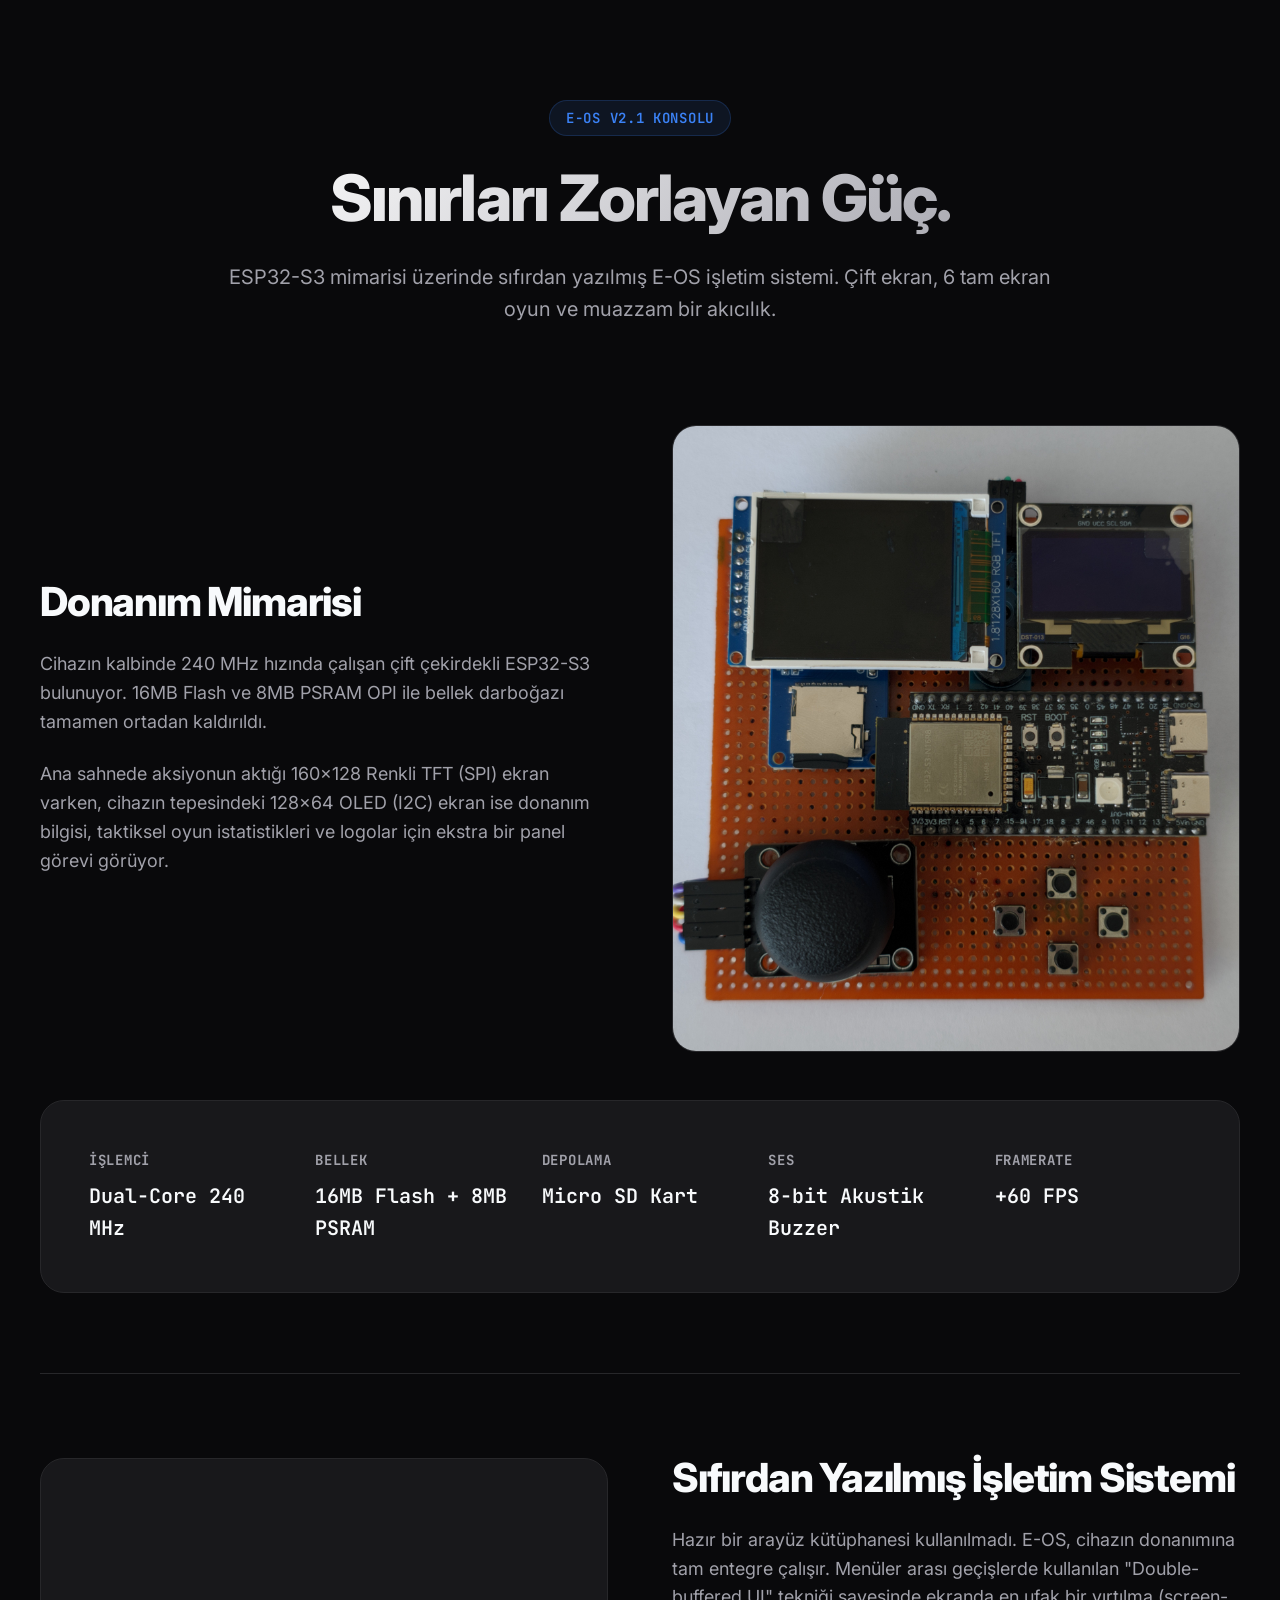
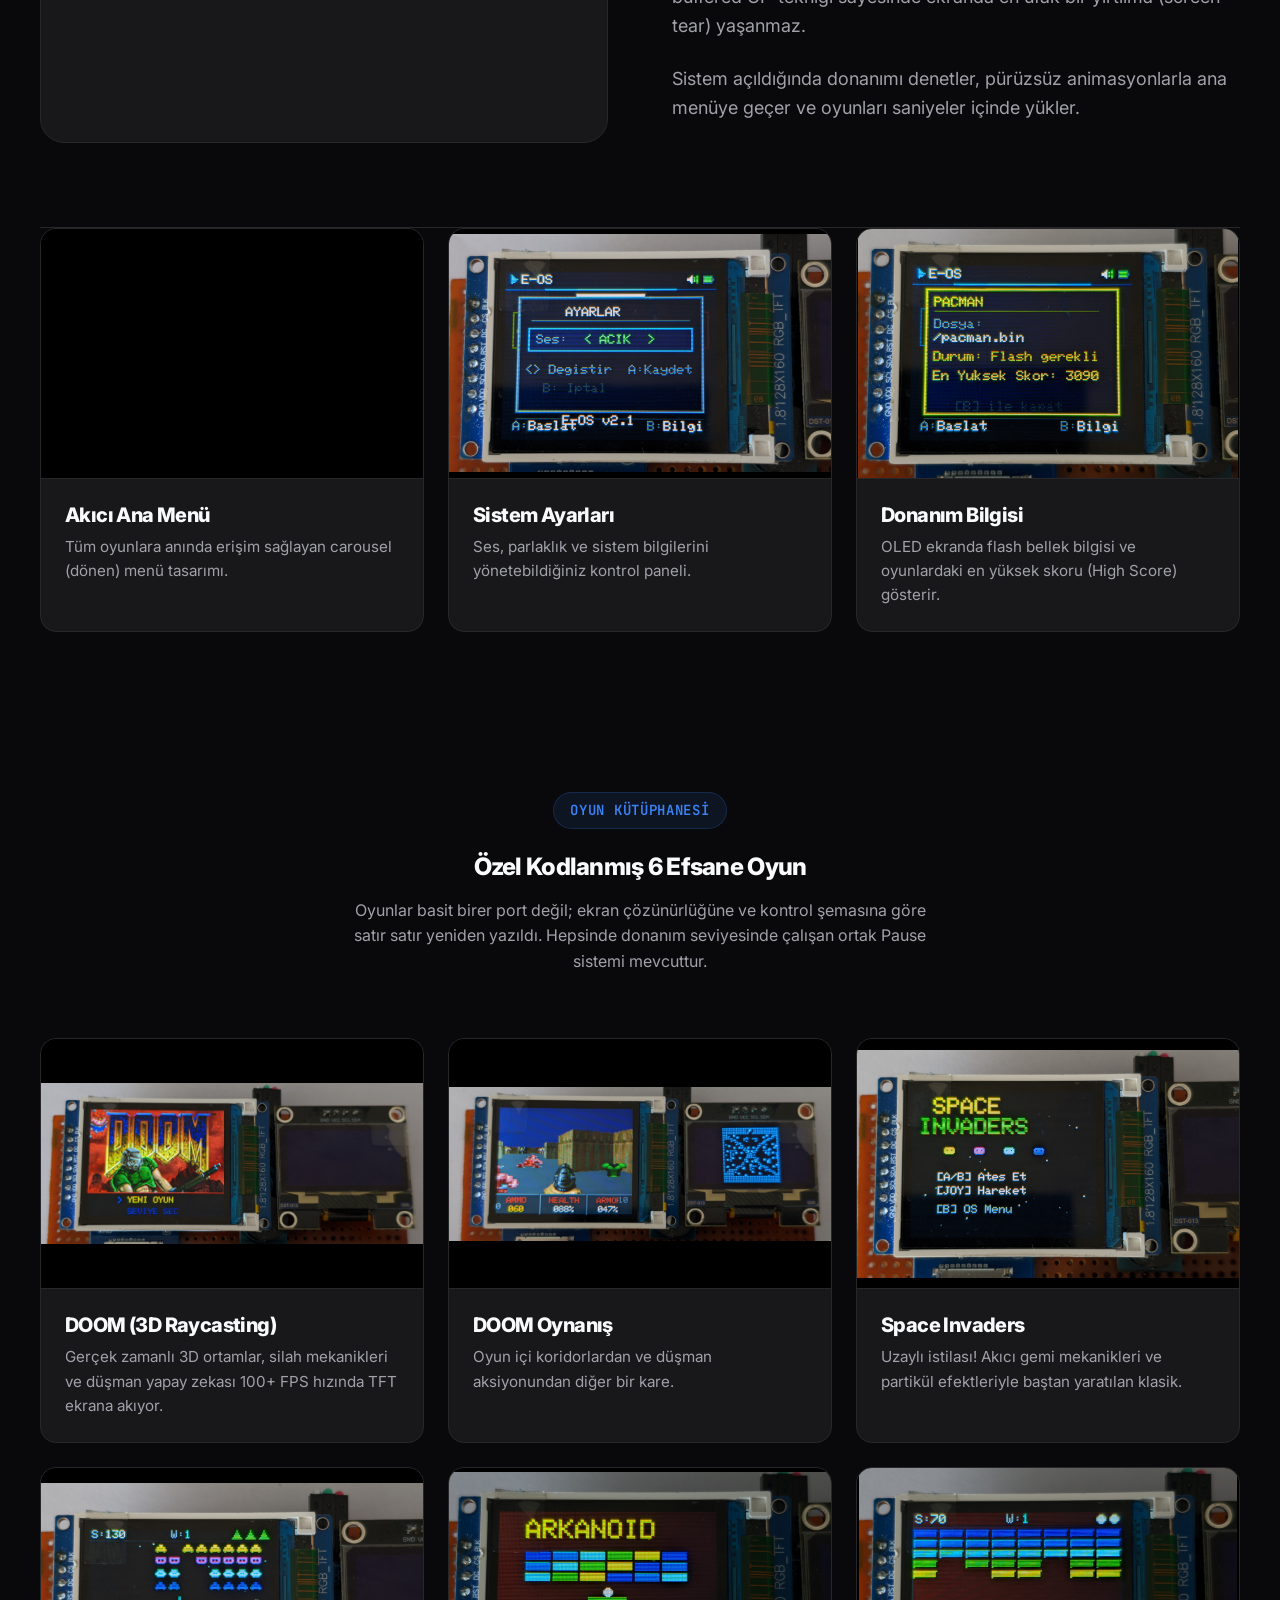
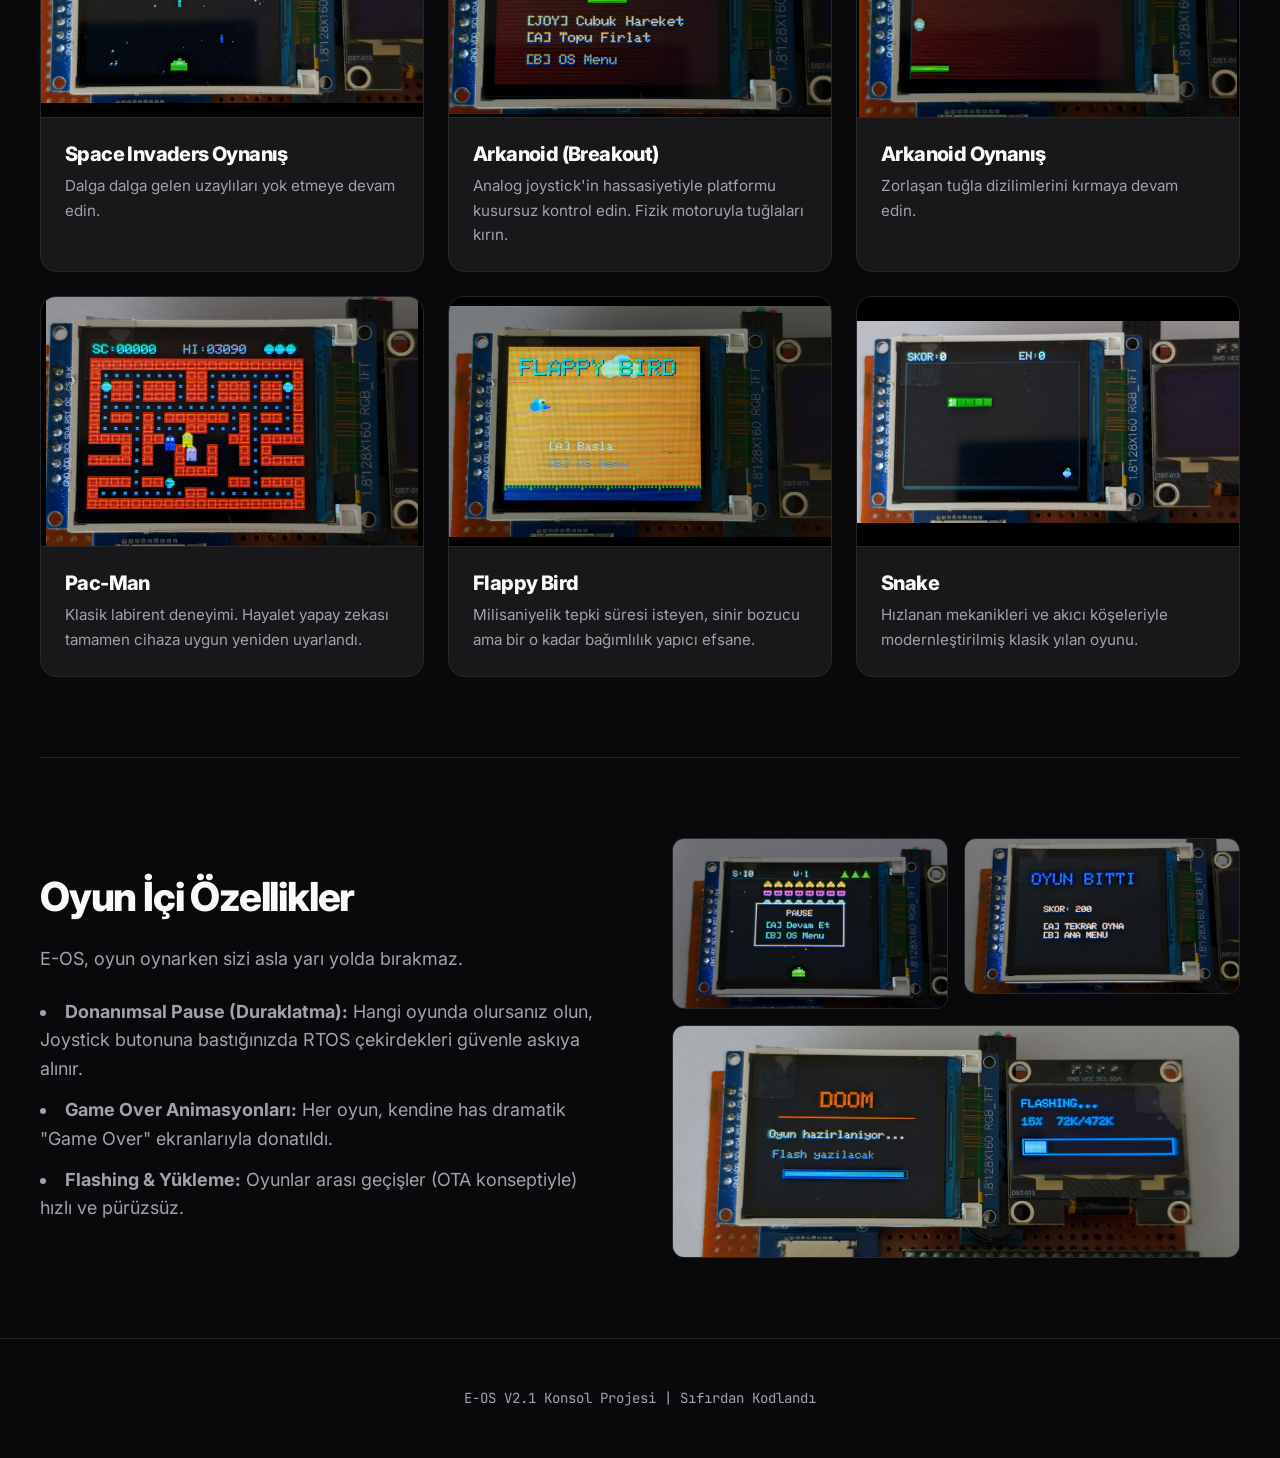
==== docs/index.html @ 2793f864 "Add files via upload" ====
<!DOCTYPE html>
<html lang="tr">
<head>
    <meta charset="UTF-8">
    <meta name="viewport" content="width=device-width, initial-scale=1.0">
    <title>E-OS V2.1 Konsolu</title>
    <link href="https://fonts.googleapis.com/css2?family=Inter:wght@300;400;600;800&family=JetBrains+Mono:wght@400;700&display=swap" rel="stylesheet">
    <style>
        :root {
            --bg: #09090b;
            --surface: #18181b;
            --border: #27272a;
            --text-main: #f8fafc;
            --text-muted: #a1a1aa;
            --accent: #3b82f6;
            --accent-hover: #2563eb;
        }

        * {
            margin: 0;
            padding: 0;
            box-sizing: border-box;
        }

        body {
            background-color: var(--bg);
            color: var(--text-main);
            font-family: 'Inter', sans-serif;
            line-height: 1.6;
            overflow-x: hidden;
        }

        /* --- TYPOGRAPHY --- */
        h1, h2, h3 { font-weight: 800; letter-spacing: -0.03em; line-height: 1.2; }
        .mono { font-family: 'JetBrains Mono', monospace; }
        .text-gradient {
            background: linear-gradient(135deg, #fff 0%, #a1a1aa 100%);
            -webkit-background-clip: text;
            -webkit-text-fill-color: transparent;
        }

        /* --- LAYOUT --- */
        .container {
            max-width: 1200px;
            margin: 0 auto;
            padding: 0 24px;
        }
        .section {
            padding: 80px 0;
            border-bottom: 1px solid var(--border);
        }
        
        .badge {
            display: inline-block;
            padding: 6px 16px;
            background: rgba(59, 130, 246, 0.1);
            color: var(--accent);
            border: 1px solid rgba(59, 130, 246, 0.2);
            border-radius: 100px;
            font-size: 0.875rem;
            font-weight: 600;
            margin-bottom: 24px;
            text-transform: uppercase;
            letter-spacing: 0.05em;
        }

        /* --- FEATURE SPLIT --- */
        .feature-split {
            display: grid;
            grid-template-columns: 1fr 1fr;
            gap: 64px;
            align-items: center;
        }
        .feature-split.reverse {
            direction: rtl;
        }
        .feature-split.reverse > * {
            direction: ltr;
        }
        .feature-text h2 {
            font-size: 2.5rem;
            margin-bottom: 24px;
        }
        .feature-text p {
            font-size: 1.125rem;
            color: var(--text-muted);
            margin-bottom: 24px;
        }
        .feature-media {
            border-radius: 24px;
            overflow: hidden;
            border: 1px solid var(--border);
            background: var(--surface);
        }
        .feature-media img, .feature-media video {
            width: 100%;
            height: auto;
            display: block;
        }

        /* --- GRID GALLERY --- */
        .games-grid {
            display: grid;
            grid-template-columns: repeat(auto-fit, minmax(300px, 1fr));
            gap: 24px;
            margin-top: 48px;
        }
        .game-card {
            background: var(--surface);
            border: 1px solid var(--border);
            border-radius: 16px;
            overflow: hidden;
            transition: transform 0.2s ease, border-color 0.2s ease;
        }
        .game-card:hover {
            transform: translateY(-4px);
            border-color: var(--text-muted);
        }
        .game-card img, .game-card video {
            width: 100%;
            height: 250px;
            object-fit: contain;
            background: #000;
            border-bottom: 1px solid var(--border);
            display: block;
        }
        .game-card-content {
            padding: 24px;
        }
        .game-card-content h3 {
            font-size: 1.25rem;
            margin-bottom: 8px;
        }
        .game-card-content p {
            color: var(--text-muted);
            font-size: 0.95rem;
        }

        /* --- SPECS SECTION --- */
        .specs-container {
            background: var(--surface);
            border-radius: 24px;
            border: 1px solid var(--border);
            padding: 48px;
            margin-top: 48px;
            display: grid;
            grid-template-columns: repeat(auto-fit, minmax(180px, 1fr));
            gap: 30px;
        }
        .spec-item h4 {
            color: var(--text-muted);
            font-size: 0.875rem;
            text-transform: uppercase;
            letter-spacing: 0.05em;
            margin-bottom: 8px;
        }
        .spec-item p {
            font-size: 1.25rem;
            font-weight: 600;
        }

        @media (max-width: 768px) {
            .feature-split { grid-template-columns: 1fr; gap: 32px; }
            .section { padding: 60px 0; }
            .specs-container { padding: 32px; gap: 24px; }
        }
    </style>
</head>
<body>

    <!-- HEADER / INTRODUCTION -->
    <header class="container" style="padding-top: 100px; padding-bottom: 20px; text-align: center; max-width: 900px;">
        <div class="badge mono">E-OS V2.1 Konsolu</div>
        <h1 class="text-gradient" style="font-size: clamp(2.5rem, 5vw, 4.5rem); margin-bottom: 24px;">Sınırları Zorlayan Güç.</h1>
        <p style="font-size: 1.25rem; color: var(--text-muted);">ESP32-S3 mimarisi üzerinde sıfırdan yazılmış E-OS işletim sistemi. Çift ekran, 6 tam ekran oyun ve muazzam bir akıcılık.</p>
    </header>

    <!-- HARDWARE -->
    <section class="section container">
        <div class="feature-split">
            <div class="feature-text">
                <h2>Donanım Mimarisi</h2>
                <p>Cihazın kalbinde 240 MHz hızında çalışan çift çekirdekli ESP32-S3 bulunuyor. 16MB Flash ve 8MB PSRAM OPI ile bellek darboğazı tamamen ortadan kaldırıldı.</p>
                <p>Ana sahnede aksiyonun aktığı 160x128 Renkli TFT (SPI) ekran varken, cihazın tepesindeki 128x64 OLED (I2C) ekran ise donanım bilgisi, taktiksel oyun istatistikleri ve logolar için ekstra bir panel görevi görüyor.</p>
            </div>
            <div class="feature-media">
                <img src="images/cihaz 2.jpg" alt="Çift Ekranlı Donanım">
            </div>
        </div>

        <div class="specs-container mono">
            <div class="spec-item">
                <h4>İşlemci</h4>
                <p>Dual-Core 240 MHz</p>
            </div>
            <div class="spec-item">
                <h4>Bellek</h4>
                <p>16MB Flash + 8MB PSRAM</p>
            </div>
            <div class="spec-item">
                <h4>Depolama</h4>
                <p>Micro SD Kart</p>
            </div>
            <div class="spec-item">
                <h4>Ses</h4>
                <p>8-bit Akustik Buzzer</p>
            </div>
            <div class="spec-item">
                <h4>Framerate</h4>
                <p>+60 FPS</p>
            </div>
        </div>
    </section>

    <!-- SOFTWARE & UI -->
    <section class="section container">
        <div class="feature-split reverse">
            <div class="feature-text">
                <h2>Sıfırdan Yazılmış İşletim Sistemi</h2>
                <p>Hazır bir arayüz kütüphanesi kullanılmadı. E-OS, cihazın donanımına tam entegre çalışır. Menüler arası geçişlerde kullanılan "Double-buffered UI" tekniği sayesinde ekranda en ufak bir yırtılma (screen-tear) yaşanmaz.</p>
                <p>Sistem açıldığında donanımı denetler, pürüzsüz animasyonlarla ana menüye geçer ve oyunları saniyeler içinde yükler.</p>
            </div>
            <div class="feature-media">
                <video autoplay loop muted playsinline style="width: 100%;">
                    <source src="images/loading.mp4" type="video/mp4">
                </video>
            </div>
        </div>
    </section>

    <!-- UI DETAILS GALLERY -->
    <section class="section container" style="padding-top: 0; border-bottom: none;">
        <div class="games-grid" style="grid-template-columns: repeat(3, 1fr); margin-top: 0;">
            <div class="game-card">
                <video autoplay loop muted playsinline>
                    <source src="images/main menu.mp4" type="video/mp4">
                </video>
                <div class="game-card-content">
                    <h3>Akıcı Ana Menü</h3>
                    <p>Tüm oyunlara anında erişim sağlayan carousel (dönen) menü tasarımı.</p>
                </div>
            </div>
            <div class="game-card">
                <img src="images/settings.jpg" alt="Ayarlar">
                <div class="game-card-content">
                    <h3>Sistem Ayarları</h3>
                    <p>Ses, parlaklık ve sistem bilgilerini yönetebildiğiniz kontrol paneli.</p>
                </div>
            </div>
            <div class="game-card">
                <img src="images/bilgi.jpg" alt="Bilgi Ekranı">
                <div class="game-card-content">
                    <h3>Donanım Bilgisi</h3>
                    <p>OLED ekranda flash bellek bilgisi ve oyunlardaki en yüksek skoru (High Score) gösterir.</p>
                </div>
            </div>
        </div>
    </section>

    <!-- THE GAMES LIBRARY -->
    <section class="section container">
        <div style="text-align: center; margin-bottom: 64px;">
            <div class="badge mono">Oyun Kütüphanesi</div>
            <h2>Özel Kodlanmış 6 Efsane Oyun</h2>
            <p style="color: var(--text-muted); max-width: 600px; margin: 16px auto 0;">Oyunlar basit birer port değil; ekran çözünürlüğüne ve kontrol şemasına göre satır satır yeniden yazıldı. Hepsinde donanım seviyesinde çalışan ortak Pause sistemi mevcuttur.</p>
        </div>

        <div class="games-grid">
            <!-- DOOM -->
            <div class="game-card">
                <img src="images/doom1.jpg" alt="Doom Gameplay 1">
                <div class="game-card-content">
                    <h3>DOOM (3D Raycasting)</h3>
                    <p>Gerçek zamanlı 3D ortamlar, silah mekanikleri ve düşman yapay zekası 100+ FPS hızında TFT ekrana akıyor.</p>
                </div>
            </div>
            <div class="game-card">
                <img src="images/doom2.jpg" alt="Doom Gameplay 2">
                <div class="game-card-content">
                    <h3>DOOM Oynanış</h3>
                    <p>Oyun içi koridorlardan ve düşman aksiyonundan diğer bir kare.</p>
                </div>
            </div>

            <!-- SPACE INVADERS -->
            <div class="game-card">
                <img src="images/space.jpg" alt="Space Invaders">
                <div class="game-card-content">
                    <h3>Space Invaders</h3>
                    <p>Uzaylı istilası! Akıcı gemi mekanikleri ve partikül efektleriyle baştan yaratılan klasik.</p>
                </div>
            </div>
            <div class="game-card">
                <img src="images/space2.jpg" alt="Space Invaders 2">
                <div class="game-card-content">
                    <h3>Space Invaders Oynanış</h3>
                    <p>Dalga dalga gelen uzaylıları yok etmeye devam edin.</p>
                </div>
            </div>

            <!-- ARKANOID -->
            <div class="game-card">
                <img src="images/arkanoid1.jpg" alt="Arkanoid">
                <div class="game-card-content">
                    <h3>Arkanoid (Breakout)</h3>
                    <p>Analog joystick'in hassasiyetiyle platformu kusursuz kontrol edin. Fizik motoruyla tuğlaları kırın.</p>
                </div>
            </div>
            <div class="game-card">
                <img src="images/arkanoid2.jpg" alt="Arkanoid 2">
                <div class="game-card-content">
                    <h3>Arkanoid Oynanış</h3>
                    <p>Zorlaşan tuğla dizilimlerini kırmaya devam edin.</p>
                </div>
            </div>

            <!-- PACMAN & OTHERS -->
            <div class="game-card">
                <img src="images/pacman.jpg" alt="Pacman">
                <div class="game-card-content">
                    <h3>Pac-Man</h3>
                    <p>Klasik labirent deneyimi. Hayalet yapay zekası tamamen cihaza uygun yeniden uyarlandı.</p>
                </div>
            </div>
            <div class="game-card">
                <img src="images/flappy1.jpg" alt="Flappy Bird">
                <div class="game-card-content">
                    <h3>Flappy Bird</h3>
                    <p>Milisaniyelik tepki süresi isteyen, sinir bozucu ama bir o kadar bağımlılık yapıcı efsane.</p>
                </div>
            </div>
            <div class="game-card">
                <img src="images/snake.jpg" alt="Snake">
                <div class="game-card-content">
                    <h3>Snake</h3>
                    <p>Hızlanan mekanikleri ve akıcı köşeleriyle modernleştirilmiş klasik yılan oyunu.</p>
                </div>
            </div>
        </div>
    </section>

    <!-- IN-GAME FEATURES -->
    <section class="section container" style="border-bottom: none;">
        <div class="feature-split">
            <div class="feature-text">
                <h2>Oyun İçi Özellikler</h2>
                <p>E-OS, oyun oynarken sizi asla yarı yolda bırakmaz.</p>
                <ul style="list-style-position: inside; color: var(--text-muted); font-size: 1.125rem;">
                    <li style="margin-bottom: 12px;"><strong>Donanımsal Pause (Duraklatma):</strong> Hangi oyunda olursanız olun, Joystick butonuna bastığınızda RTOS çekirdekleri güvenle askıya alınır.</li>
                    <li style="margin-bottom: 12px;"><strong>Game Over Animasyonları:</strong> Her oyun, kendine has dramatik "Game Over" ekranlarıyla donatıldı.</li>
                    <li><strong>Flashing & Yükleme:</strong> Oyunlar arası geçişler (OTA konseptiyle) hızlı ve pürüzsüz.</li>
                </ul>
            </div>
            
            <div style="display: grid; grid-template-columns: 1fr 1fr; gap: 16px;">
                <img src="images/pause.jpg" alt="Pause" style="width: 100%; border-radius: 12px; border: 1px solid var(--border);">
                <img src="images/game over.jpg" alt="Game Over" style="width: 100%; border-radius: 12px; border: 1px solid var(--border);">
                <img src="images/flashing.jpg" alt="Flashing Yükleme" style="width: 100%; border-radius: 12px; border: 1px solid var(--border); grid-column: span 2; object-fit: contain; max-height: 250px; background: #000;">
            </div>
        </div>
    </section>

    <footer style="text-align: center; padding: 48px; border-top: 1px solid var(--border); color: var(--text-muted); font-family: 'JetBrains Mono', monospace; font-size: 0.875rem;">
        E-OS V2.1 Konsol Projesi | Sıfırdan Kodlandı
    </footer>

</body>
</html>
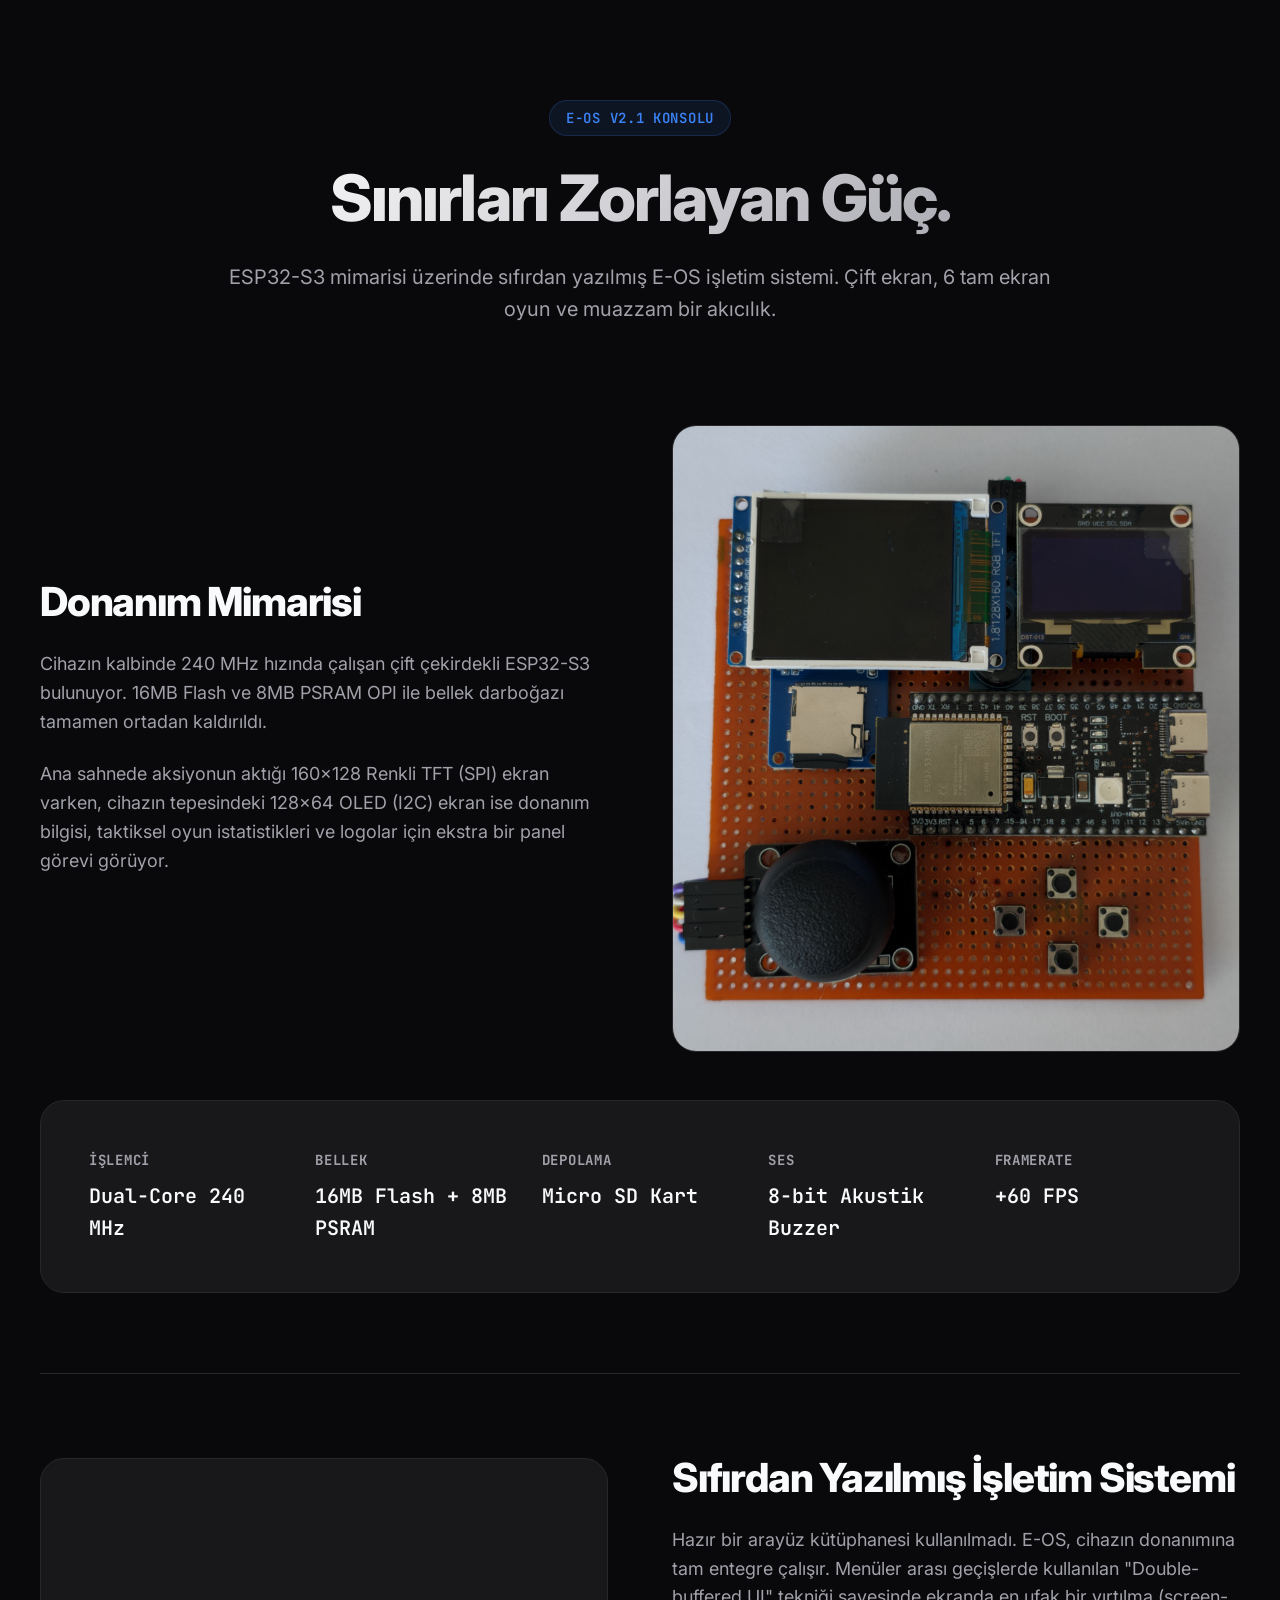
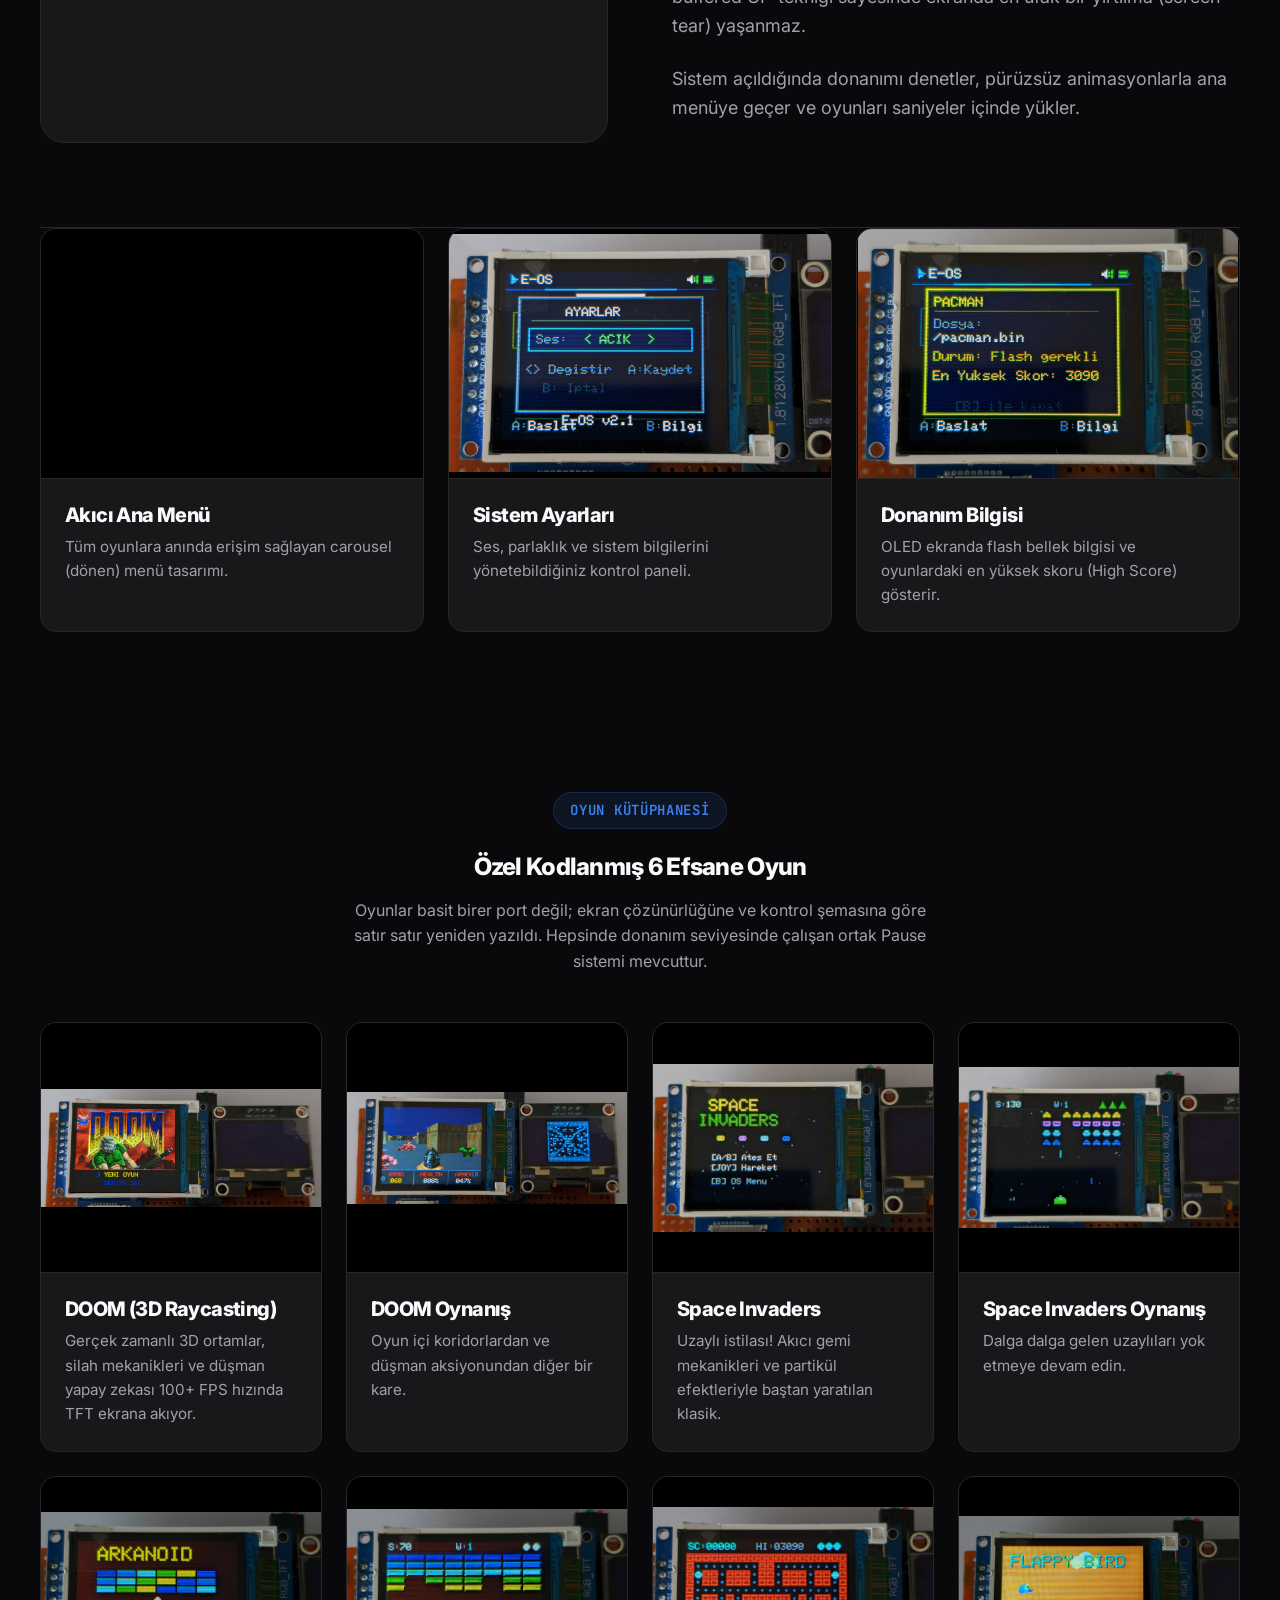
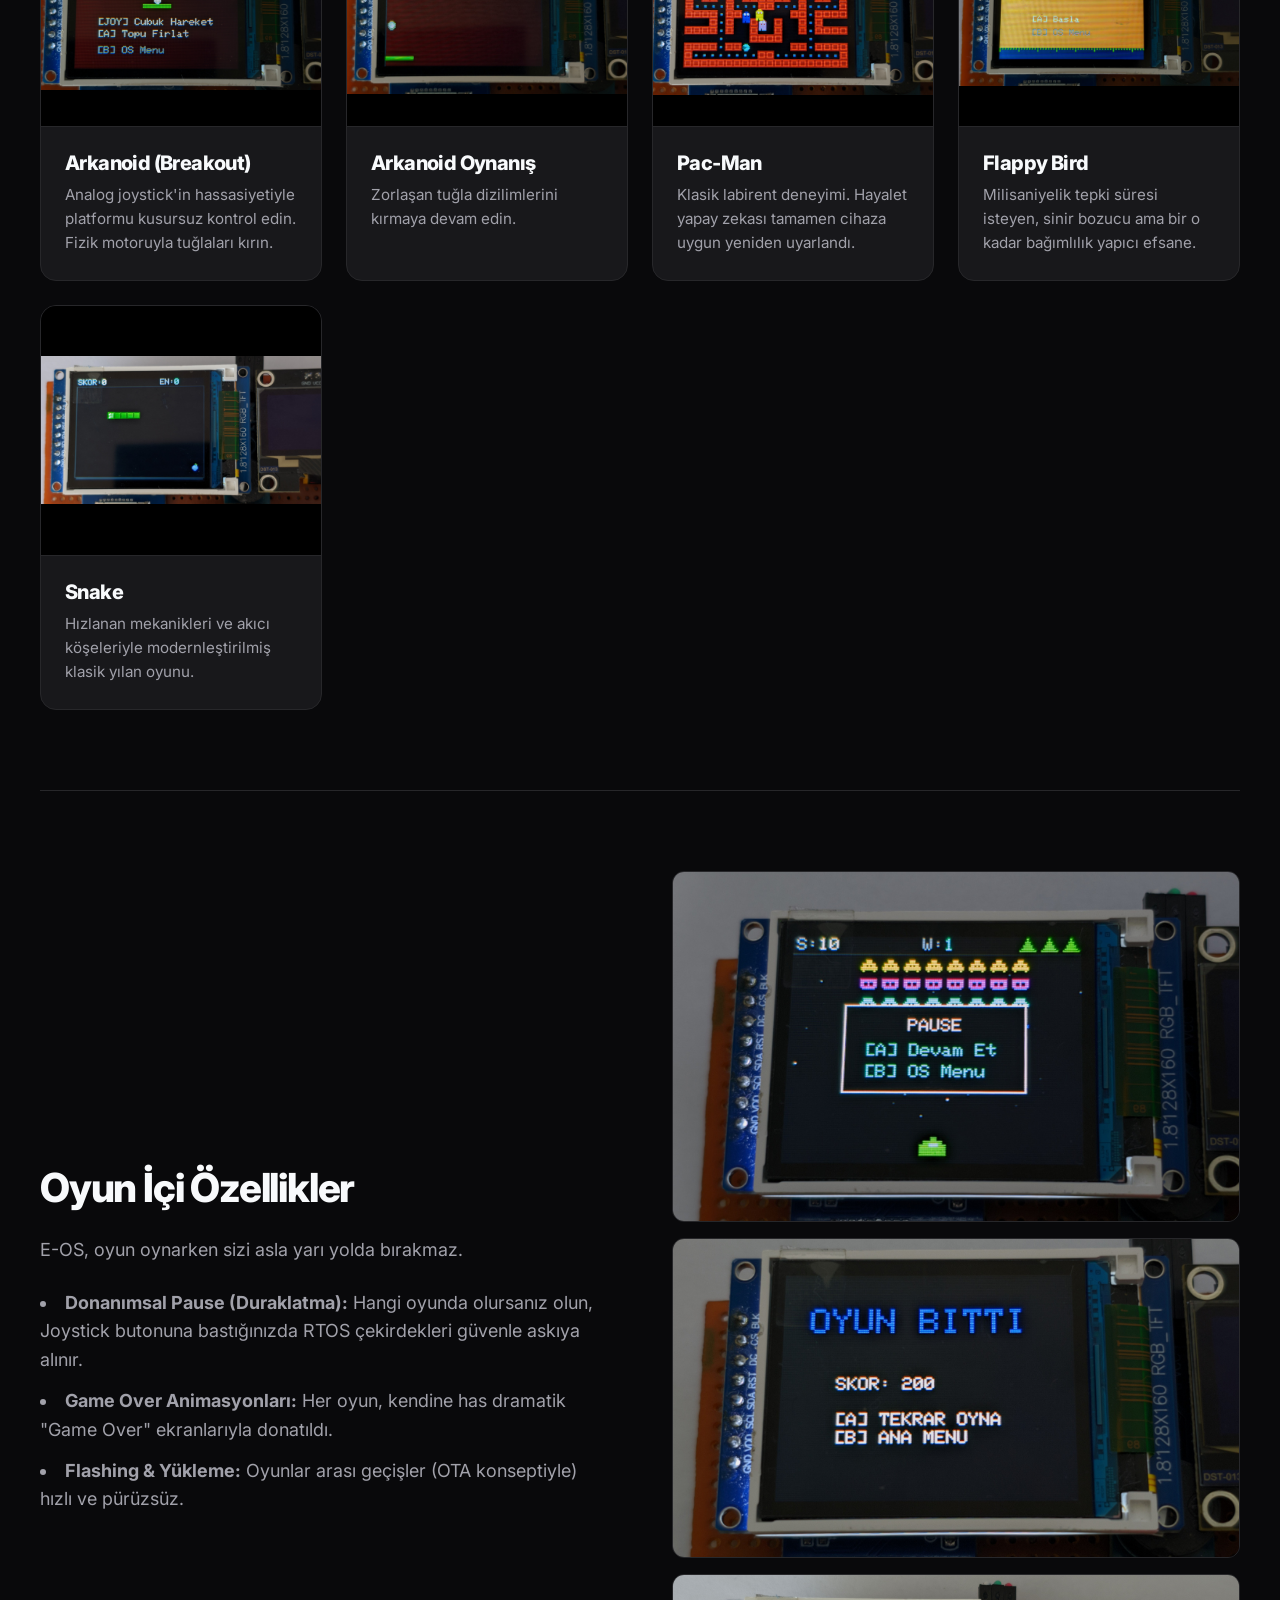
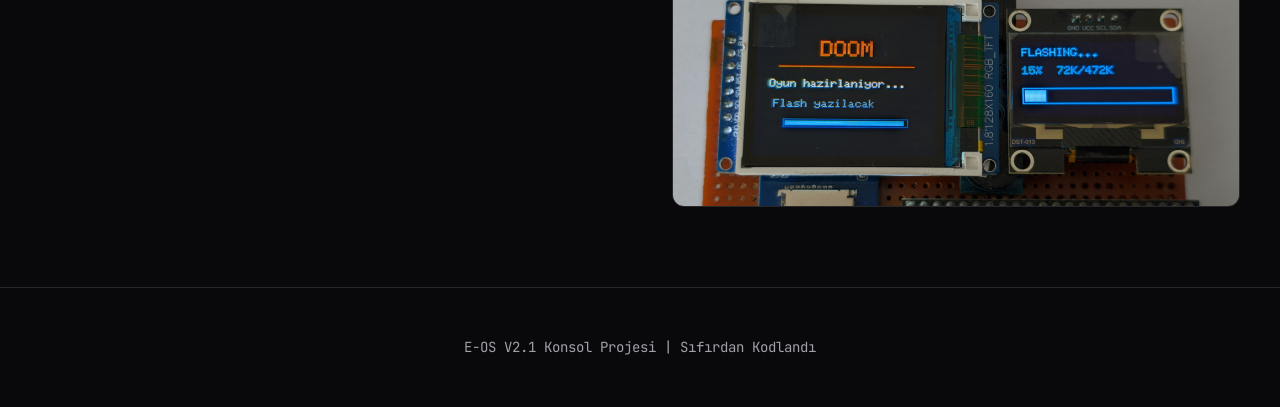
==== commit 5139cc85: "Add files via upload" ====
--- a/docs/index.html
+++ b/docs/index.html
@@ -43,7 +43,7 @@
         .container {
             max-width: 1200px;
             margin: 0 auto;
-            padding: 0 24px;
+            padding: 0 20px;
         }
         .section {
             padding: 80px 0;
@@ -101,7 +101,7 @@
         /* --- GRID GALLERY --- */
         .games-grid {
             display: grid;
-            grid-template-columns: repeat(auto-fit, minmax(300px, 1fr));
+            grid-template-columns: repeat(auto-fit, minmax(280px, 1fr));
             gap: 24px;
             margin-top: 48px;
         }
@@ -144,7 +144,7 @@
             padding: 48px;
             margin-top: 48px;
             display: grid;
-            grid-template-columns: repeat(auto-fit, minmax(180px, 1fr));
+            grid-template-columns: repeat(auto-fit, minmax(150px, 1fr));
             gap: 30px;
         }
         .spec-item h4 {
@@ -159,10 +159,48 @@
             font-weight: 600;
         }
 
+        /* --- MOBILE OPTIMIZATIONS --- */
         @media (max-width: 768px) {
-            .feature-split { grid-template-columns: 1fr; gap: 32px; }
-            .section { padding: 60px 0; }
-            .specs-container { padding: 32px; gap: 24px; }
+            .feature-split { 
+                grid-template-columns: 1fr; 
+                gap: 32px; 
+            }
+            .section { 
+                padding: 50px 0; 
+            }
+            .specs-container { 
+                padding: 24px; 
+                gap: 20px; 
+            }
+            .feature-text h2 { 
+                font-size: 2rem; 
+                margin-bottom: 16px;
+            }
+            .feature-text p {
+                font-size: 1rem;
+                margin-bottom: 16px;
+            }
+            header {
+                padding-top: 60px !important;
+                padding-bottom: 10px !important;
+            }
+            header h1.text-gradient { 
+                font-size: 2.2rem !important; 
+                margin-bottom: 16px !important;
+            }
+            header p { 
+                font-size: 1.05rem !important; 
+            }
+            .game-card img, .game-card video { 
+                height: 220px; 
+            }
+            .game-card-content {
+                padding: 16px;
+            }
+            .games-grid {
+                grid-template-columns: 1fr;
+                gap: 16px;
+            }
         }
     </style>
 </head>
@@ -230,7 +268,7 @@
 
     <!-- UI DETAILS GALLERY -->
     <section class="section container" style="padding-top: 0; border-bottom: none;">
-        <div class="games-grid" style="grid-template-columns: repeat(3, 1fr); margin-top: 0;">
+        <div class="games-grid" style="margin-top: 0;">
             <div class="game-card">
                 <video autoplay loop muted playsinline>
                     <source src="images/main menu.mp4" type="video/mp4">
@@ -259,7 +297,7 @@
 
     <!-- THE GAMES LIBRARY -->
     <section class="section container">
-        <div style="text-align: center; margin-bottom: 64px;">
+        <div style="text-align: center; margin-bottom: 40px;">
             <div class="badge mono">Oyun Kütüphanesi</div>
             <h2>Özel Kodlanmış 6 Efsane Oyun</h2>
             <p style="color: var(--text-muted); max-width: 600px; margin: 16px auto 0;">Oyunlar basit birer port değil; ekran çözünürlüğüne ve kontrol şemasına göre satır satır yeniden yazıldı. Hepsinde donanım seviyesinde çalışan ortak Pause sistemi mevcuttur.</p>
@@ -352,15 +390,15 @@
                 </ul>
             </div>
             
-            <div style="display: grid; grid-template-columns: 1fr 1fr; gap: 16px;">
+            <div class="games-grid" style="grid-template-columns: 1fr; gap: 16px; margin-top: 0;">
                 <img src="images/pause.jpg" alt="Pause" style="width: 100%; border-radius: 12px; border: 1px solid var(--border);">
                 <img src="images/game over.jpg" alt="Game Over" style="width: 100%; border-radius: 12px; border: 1px solid var(--border);">
-                <img src="images/flashing.jpg" alt="Flashing Yükleme" style="width: 100%; border-radius: 12px; border: 1px solid var(--border); grid-column: span 2; object-fit: contain; max-height: 250px; background: #000;">
+                <img src="images/flashing.jpg" alt="Flashing Yükleme" style="width: 100%; border-radius: 12px; border: 1px solid var(--border); object-fit: contain; max-height: 250px; background: #000;">
             </div>
         </div>
     </section>
 
-    <footer style="text-align: center; padding: 48px; border-top: 1px solid var(--border); color: var(--text-muted); font-family: 'JetBrains Mono', monospace; font-size: 0.875rem;">
+    <footer style="text-align: center; padding: 48px 24px; border-top: 1px solid var(--border); color: var(--text-muted); font-family: 'JetBrains Mono', monospace; font-size: 0.875rem;">
         E-OS V2.1 Konsol Projesi | Sıfırdan Kodlandı
     </footer>
 
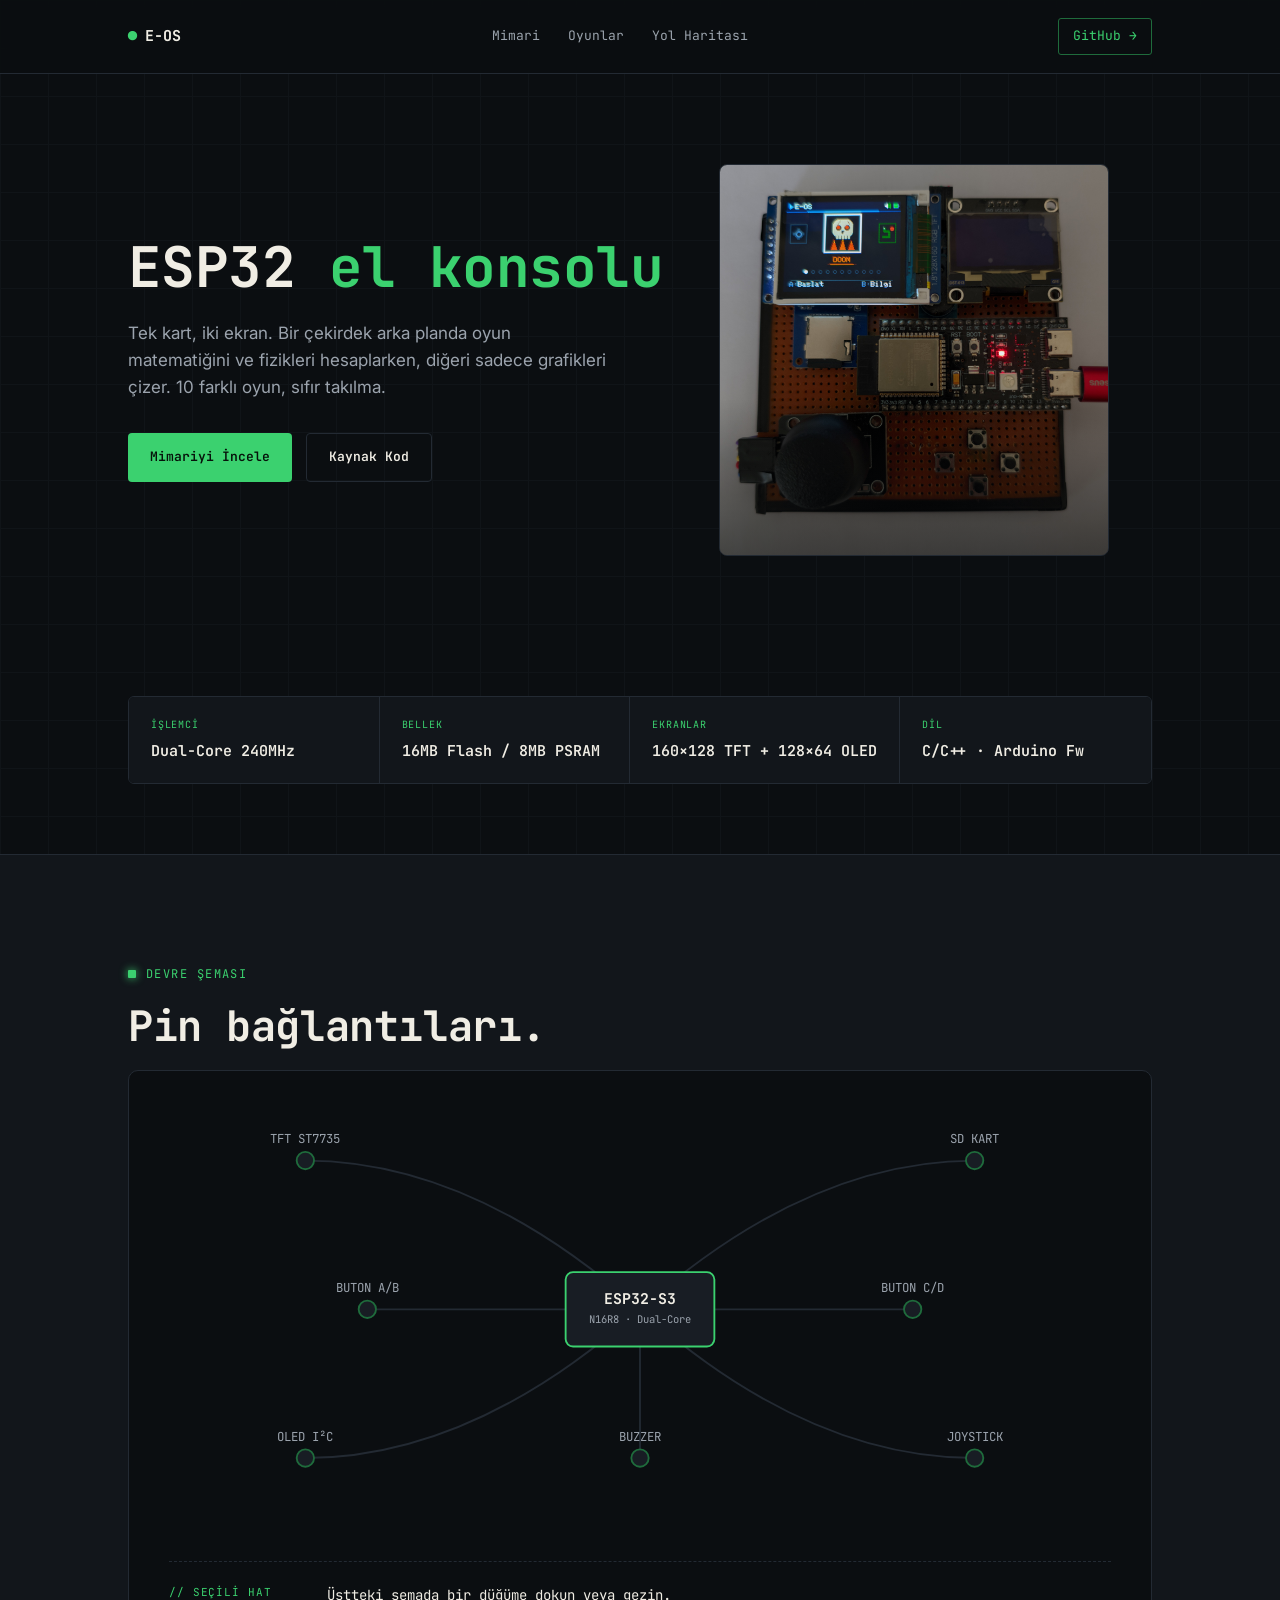
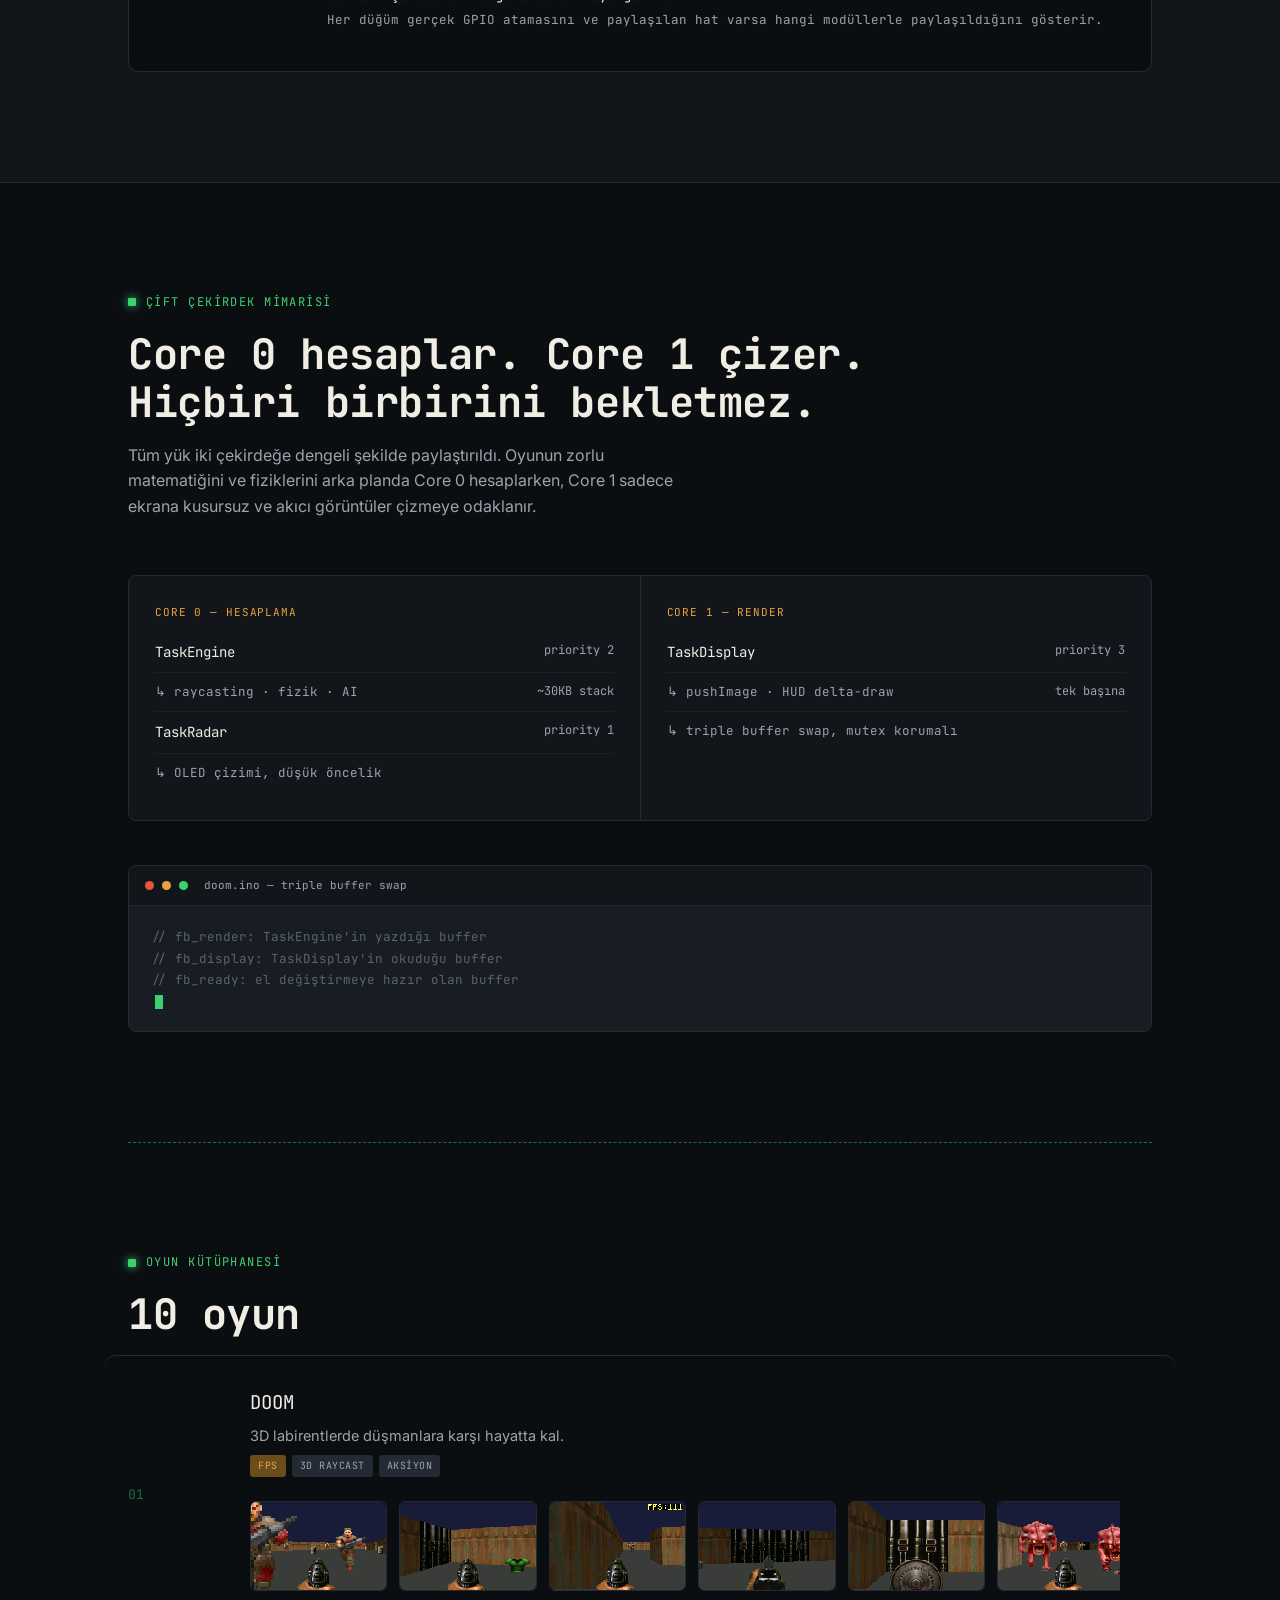
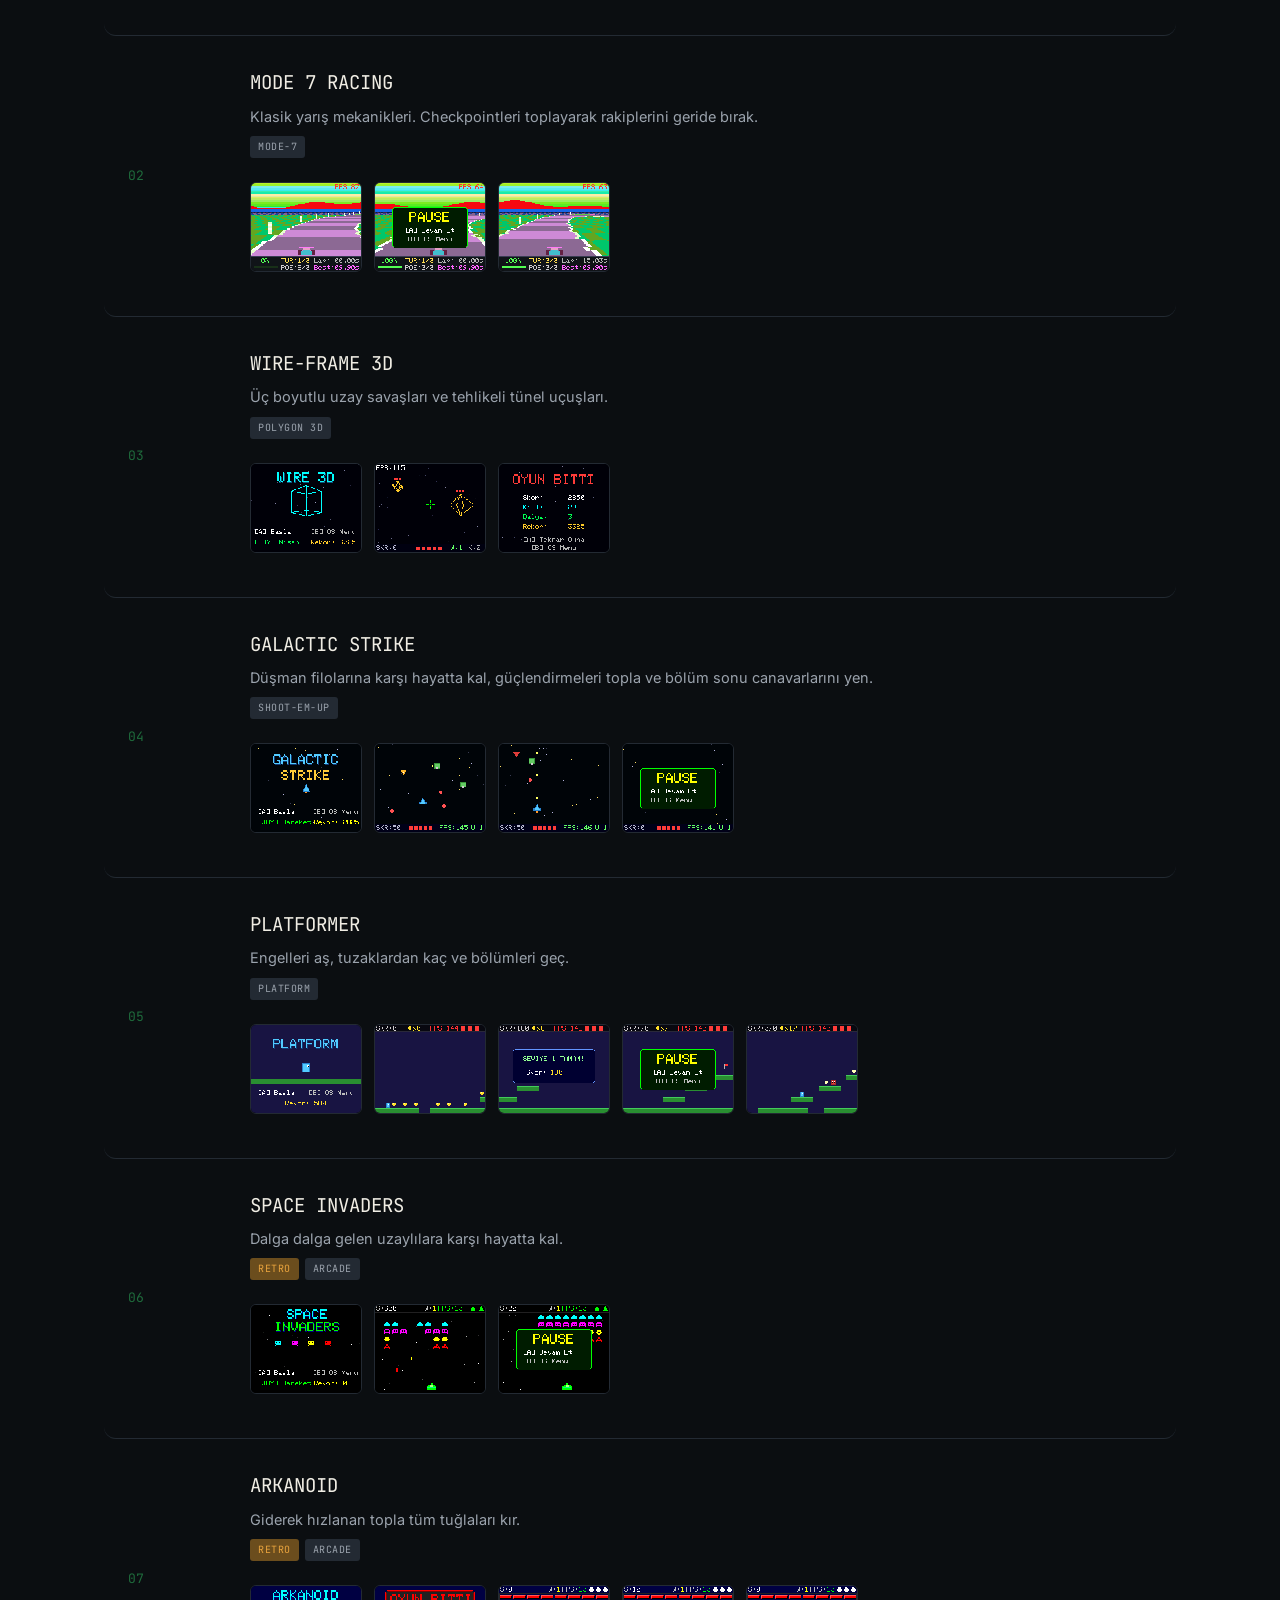
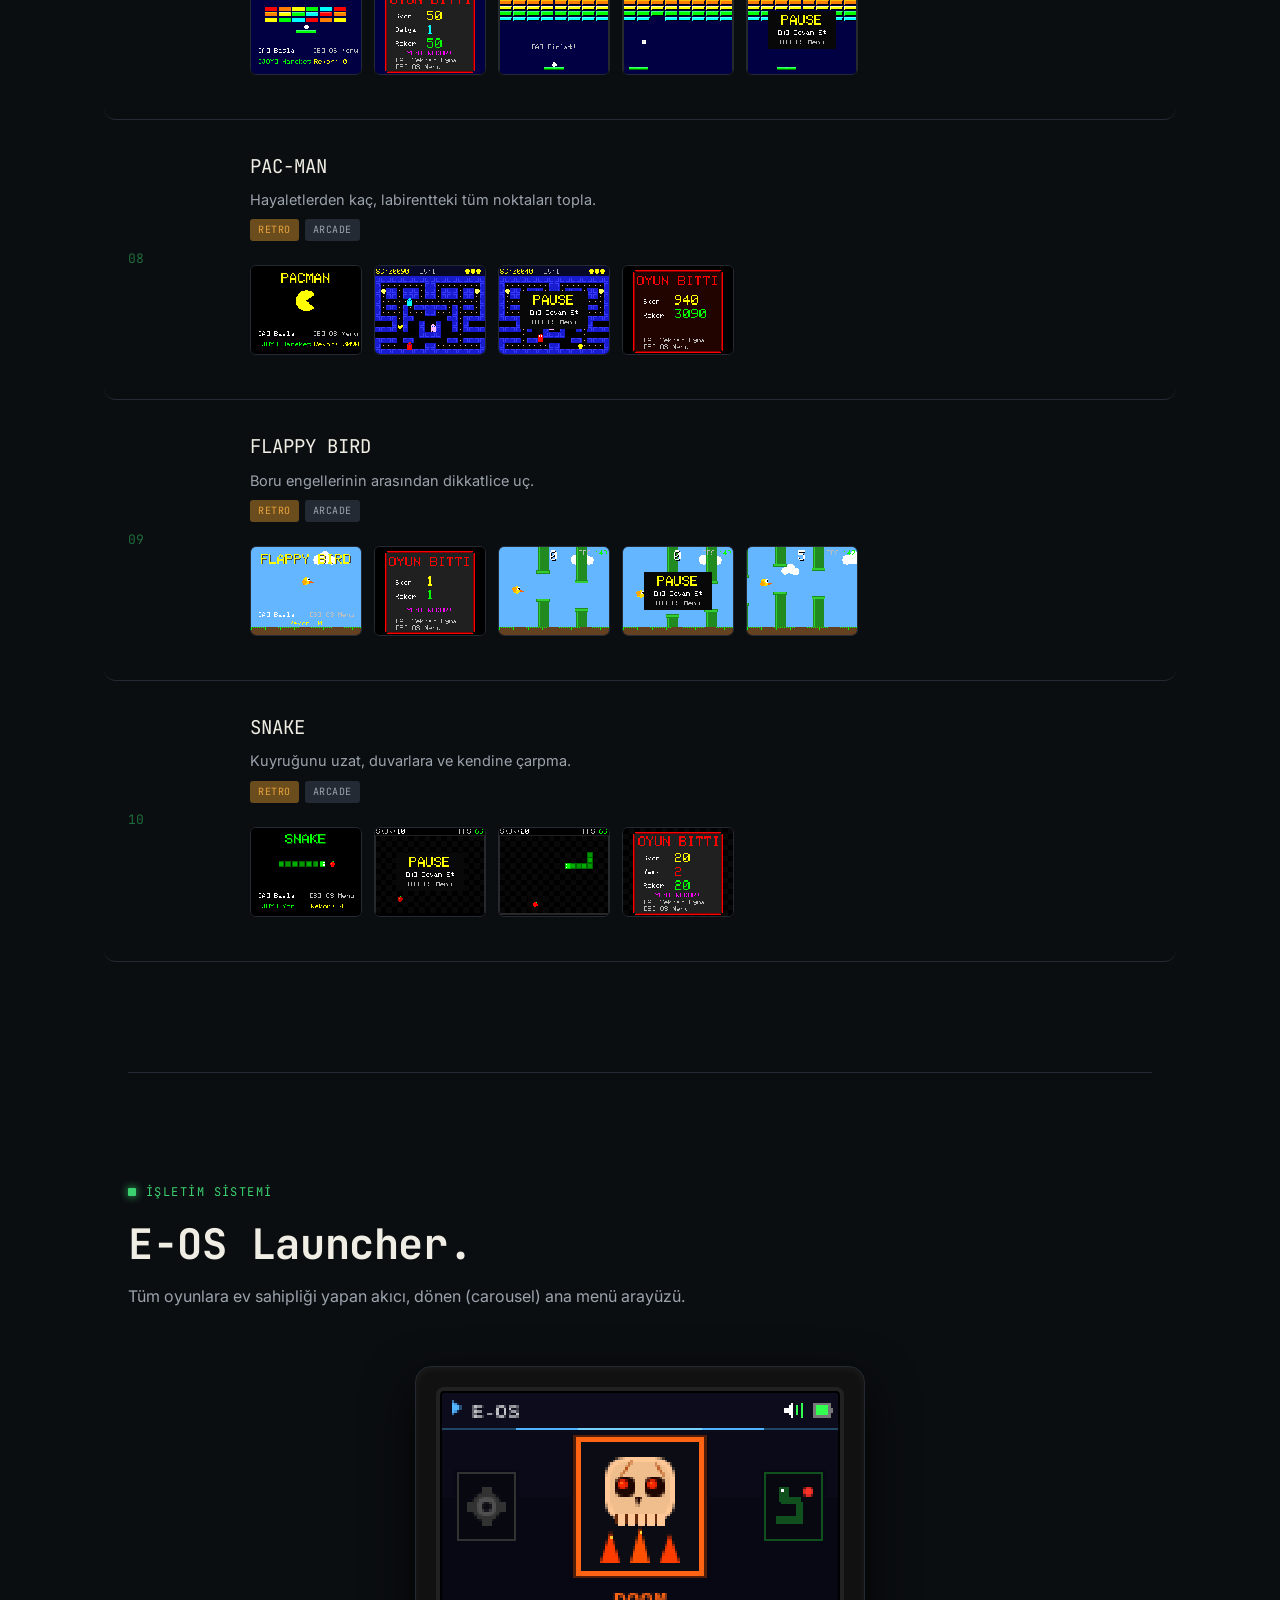
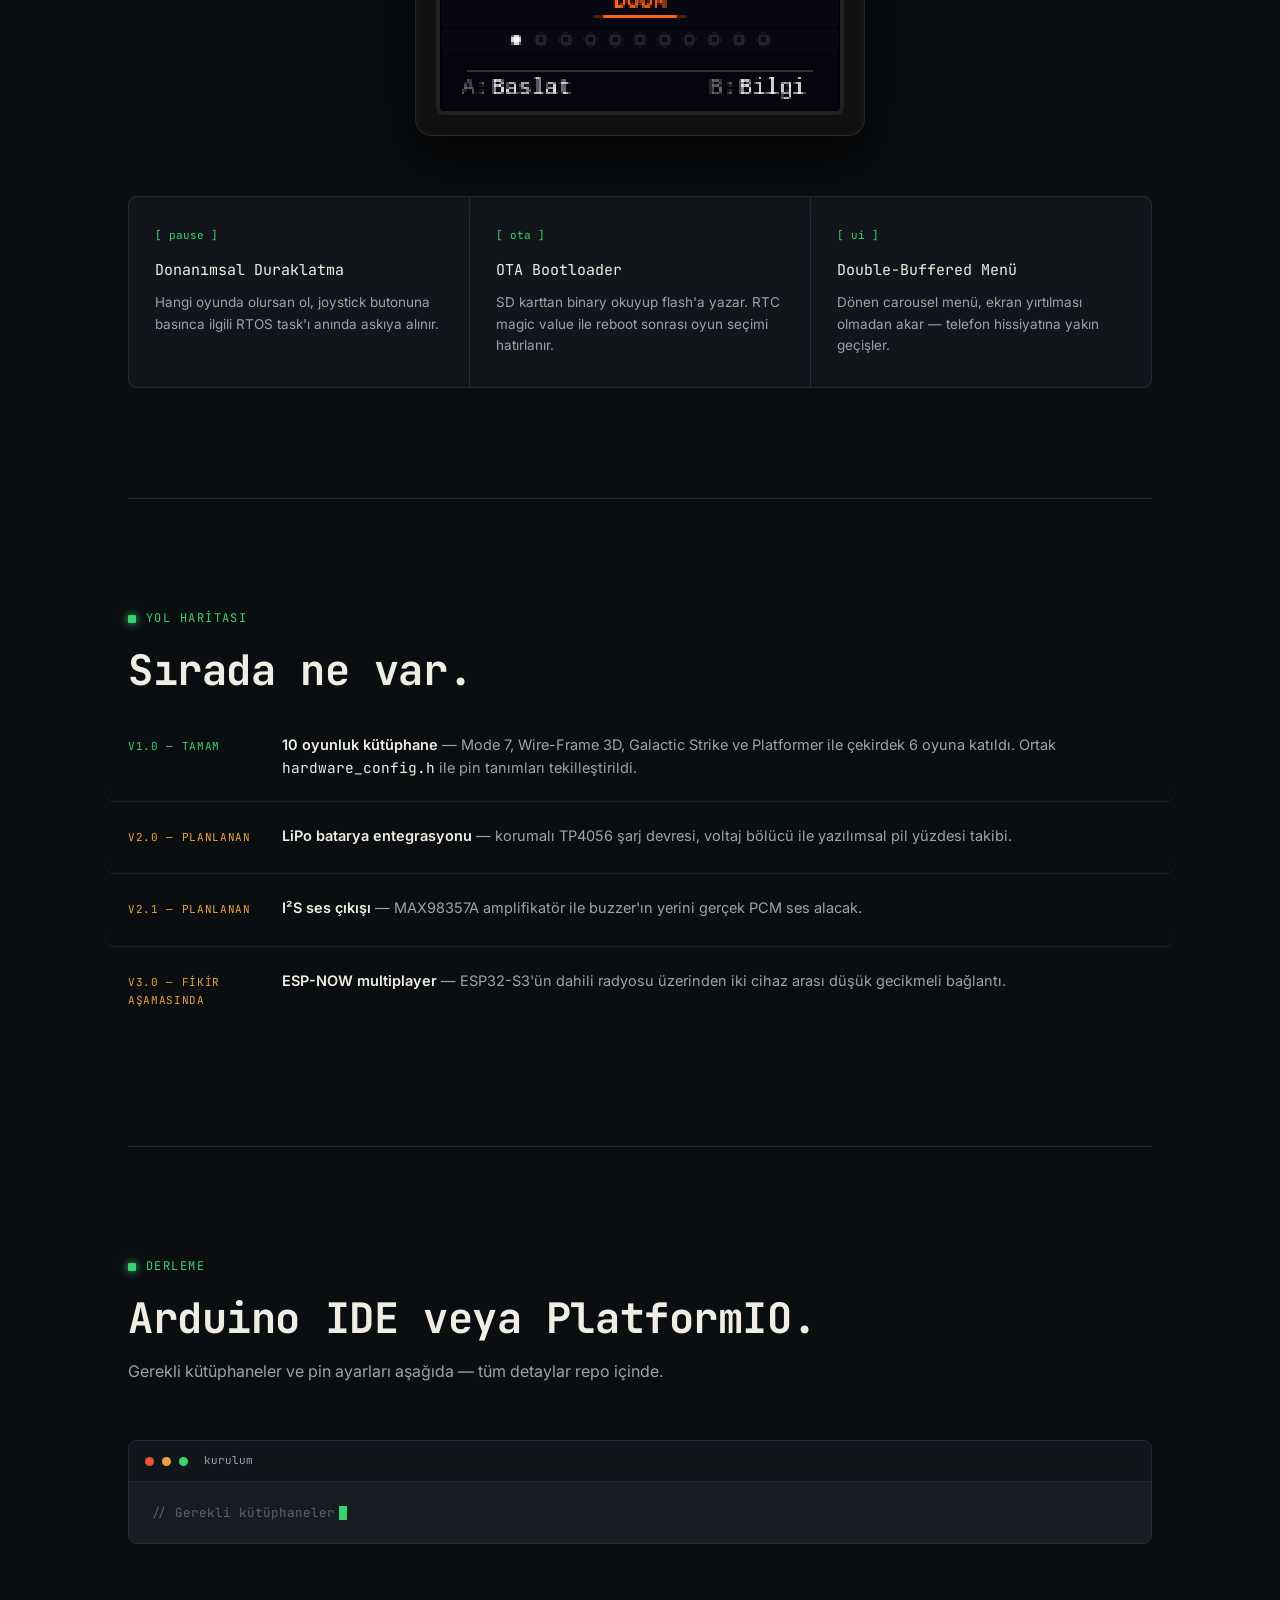
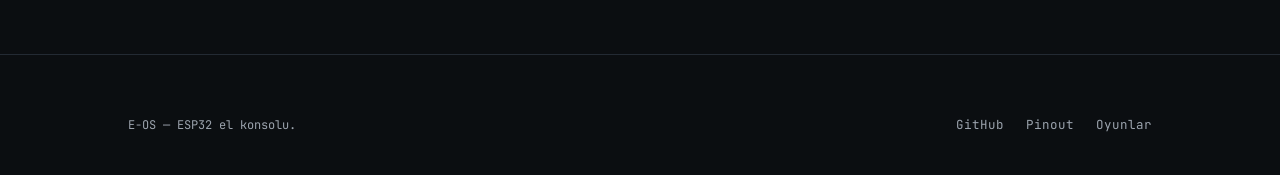
==== commit ed30886b: "Add files via upload" ====
--- a/docs/index.html
+++ b/docs/index.html
@@ -1,406 +1,1754 @@
-<!DOCTYPE html>
-<html lang="tr">
-<head>
-    <meta charset="UTF-8">
-    <meta name="viewport" content="width=device-width, initial-scale=1.0">
-    <title>E-OS V2.1 Konsolu</title>
-    <link href="https://fonts.googleapis.com/css2?family=Inter:wght@300;400;600;800&family=JetBrains+Mono:wght@400;700&display=swap" rel="stylesheet">
-    <style>
-        :root {
-            --bg: #09090b;
-            --surface: #18181b;
-            --border: #27272a;
-            --text-main: #f8fafc;
-            --text-muted: #a1a1aa;
-            --accent: #3b82f6;
-            --accent-hover: #2563eb;
-        }
-
-        * {
-            margin: 0;
-            padding: 0;
-            box-sizing: border-box;
-        }
-
-        body {
-            background-color: var(--bg);
-            color: var(--text-main);
-            font-family: 'Inter', sans-serif;
-            line-height: 1.6;
-            overflow-x: hidden;
-        }
-
-        /* --- TYPOGRAPHY --- */
-        h1, h2, h3 { font-weight: 800; letter-spacing: -0.03em; line-height: 1.2; }
-        .mono { font-family: 'JetBrains Mono', monospace; }
-        .text-gradient {
-            background: linear-gradient(135deg, #fff 0%, #a1a1aa 100%);
-            -webkit-background-clip: text;
-            -webkit-text-fill-color: transparent;
-        }
-
-        /* --- LAYOUT --- */
-        .container {
-            max-width: 1200px;
-            margin: 0 auto;
-            padding: 0 20px;
-        }
-        .section {
-            padding: 80px 0;
-            border-bottom: 1px solid var(--border);
-        }
-        
-        .badge {
-            display: inline-block;
-            padding: 6px 16px;
-            background: rgba(59, 130, 246, 0.1);
-            color: var(--accent);
-            border: 1px solid rgba(59, 130, 246, 0.2);
-            border-radius: 100px;
-            font-size: 0.875rem;
-            font-weight: 600;
-            margin-bottom: 24px;
-            text-transform: uppercase;
-            letter-spacing: 0.05em;
-        }
-
-        /* --- FEATURE SPLIT --- */
-        .feature-split {
-            display: grid;
-            grid-template-columns: 1fr 1fr;
-            gap: 64px;
-            align-items: center;
-        }
-        .feature-split.reverse {
-            direction: rtl;
-        }
-        .feature-split.reverse > * {
-            direction: ltr;
-        }
-        .feature-text h2 {
-            font-size: 2.5rem;
-            margin-bottom: 24px;
-        }
-        .feature-text p {
-            font-size: 1.125rem;
-            color: var(--text-muted);
-            margin-bottom: 24px;
-        }
-        .feature-media {
-            border-radius: 24px;
-            overflow: hidden;
-            border: 1px solid var(--border);
-            background: var(--surface);
-        }
-        .feature-media img, .feature-media video {
-            width: 100%;
-            height: auto;
-            display: block;
-        }
-
-        /* --- GRID GALLERY --- */
-        .games-grid {
-            display: grid;
-            grid-template-columns: repeat(auto-fit, minmax(280px, 1fr));
-            gap: 24px;
-            margin-top: 48px;
-        }
-        .game-card {
-            background: var(--surface);
-            border: 1px solid var(--border);
-            border-radius: 16px;
-            overflow: hidden;
-            transition: transform 0.2s ease, border-color 0.2s ease;
-        }
-        .game-card:hover {
-            transform: translateY(-4px);
-            border-color: var(--text-muted);
-        }
-        .game-card img, .game-card video {
-            width: 100%;
-            height: 250px;
-            object-fit: contain;
-            background: #000;
-            border-bottom: 1px solid var(--border);
-            display: block;
-        }
-        .game-card-content {
-            padding: 24px;
-        }
-        .game-card-content h3 {
-            font-size: 1.25rem;
-            margin-bottom: 8px;
-        }
-        .game-card-content p {
-            color: var(--text-muted);
-            font-size: 0.95rem;
-        }
-
-        /* --- SPECS SECTION --- */
-        .specs-container {
-            background: var(--surface);
-            border-radius: 24px;
-            border: 1px solid var(--border);
-            padding: 48px;
-            margin-top: 48px;
-            display: grid;
-            grid-template-columns: repeat(auto-fit, minmax(150px, 1fr));
-            gap: 30px;
-        }
-        .spec-item h4 {
-            color: var(--text-muted);
-            font-size: 0.875rem;
-            text-transform: uppercase;
-            letter-spacing: 0.05em;
-            margin-bottom: 8px;
-        }
-        .spec-item p {
-            font-size: 1.25rem;
-            font-weight: 600;
-        }
-
-        /* --- MOBILE OPTIMIZATIONS --- */
-        @media (max-width: 768px) {
-            .feature-split { 
-                grid-template-columns: 1fr; 
-                gap: 32px; 
-            }
-            .section { 
-                padding: 50px 0; 
-            }
-            .specs-container { 
-                padding: 24px; 
-                gap: 20px; 
-            }
-            .feature-text h2 { 
-                font-size: 2rem; 
-                margin-bottom: 16px;
-            }
-            .feature-text p {
-                font-size: 1rem;
-                margin-bottom: 16px;
-            }
-            header {
-                padding-top: 60px !important;
-                padding-bottom: 10px !important;
-            }
-            header h1.text-gradient { 
-                font-size: 2.2rem !important; 
-                margin-bottom: 16px !important;
-            }
-            header p { 
-                font-size: 1.05rem !important; 
-            }
-            .game-card img, .game-card video { 
-                height: 220px; 
-            }
-            .game-card-content {
-                padding: 16px;
-            }
-            .games-grid {
-                grid-template-columns: 1fr;
-                gap: 16px;
-            }
-        }
-    </style>
-</head>
-<body>
-
-    <!-- HEADER / INTRODUCTION -->
-    <header class="container" style="padding-top: 100px; padding-bottom: 20px; text-align: center; max-width: 900px;">
-        <div class="badge mono">E-OS V2.1 Konsolu</div>
-        <h1 class="text-gradient" style="font-size: clamp(2.5rem, 5vw, 4.5rem); margin-bottom: 24px;">Sınırları Zorlayan Güç.</h1>
-        <p style="font-size: 1.25rem; color: var(--text-muted);">ESP32-S3 mimarisi üzerinde sıfırdan yazılmış E-OS işletim sistemi. Çift ekran, 6 tam ekran oyun ve muazzam bir akıcılık.</p>
-    </header>
-
-    <!-- HARDWARE -->
-    <section class="section container">
-        <div class="feature-split">
-            <div class="feature-text">
-                <h2>Donanım Mimarisi</h2>
-                <p>Cihazın kalbinde 240 MHz hızında çalışan çift çekirdekli ESP32-S3 bulunuyor. 16MB Flash ve 8MB PSRAM OPI ile bellek darboğazı tamamen ortadan kaldırıldı.</p>
-                <p>Ana sahnede aksiyonun aktığı 160x128 Renkli TFT (SPI) ekran varken, cihazın tepesindeki 128x64 OLED (I2C) ekran ise donanım bilgisi, taktiksel oyun istatistikleri ve logolar için ekstra bir panel görevi görüyor.</p>
-            </div>
-            <div class="feature-media">
-                <img src="images/cihaz 2.jpg" alt="Çift Ekranlı Donanım">
-            </div>
-        </div>
-
-        <div class="specs-container mono">
-            <div class="spec-item">
-                <h4>İşlemci</h4>
-                <p>Dual-Core 240 MHz</p>
-            </div>
-            <div class="spec-item">
-                <h4>Bellek</h4>
-                <p>16MB Flash + 8MB PSRAM</p>
-            </div>
-            <div class="spec-item">
-                <h4>Depolama</h4>
-                <p>Micro SD Kart</p>
-            </div>
-            <div class="spec-item">
-                <h4>Ses</h4>
-                <p>8-bit Akustik Buzzer</p>
-            </div>
-            <div class="spec-item">
-                <h4>Framerate</h4>
-                <p>+60 FPS</p>
-            </div>
-        </div>
-    </section>
-
-    <!-- SOFTWARE & UI -->
-    <section class="section container">
-        <div class="feature-split reverse">
-            <div class="feature-text">
-                <h2>Sıfırdan Yazılmış İşletim Sistemi</h2>
-                <p>Hazır bir arayüz kütüphanesi kullanılmadı. E-OS, cihazın donanımına tam entegre çalışır. Menüler arası geçişlerde kullanılan "Double-buffered UI" tekniği sayesinde ekranda en ufak bir yırtılma (screen-tear) yaşanmaz.</p>
-                <p>Sistem açıldığında donanımı denetler, pürüzsüz animasyonlarla ana menüye geçer ve oyunları saniyeler içinde yükler.</p>
-            </div>
-            <div class="feature-media">
-                <video autoplay loop muted playsinline style="width: 100%;">
-                    <source src="images/loading.mp4" type="video/mp4">
-                </video>
-            </div>
-        </div>
-    </section>
-
-    <!-- UI DETAILS GALLERY -->
-    <section class="section container" style="padding-top: 0; border-bottom: none;">
-        <div class="games-grid" style="margin-top: 0;">
-            <div class="game-card">
-                <video autoplay loop muted playsinline>
-                    <source src="images/main menu.mp4" type="video/mp4">
-                </video>
-                <div class="game-card-content">
-                    <h3>Akıcı Ana Menü</h3>
-                    <p>Tüm oyunlara anında erişim sağlayan carousel (dönen) menü tasarımı.</p>
-                </div>
-            </div>
-            <div class="game-card">
-                <img src="images/settings.jpg" alt="Ayarlar">
-                <div class="game-card-content">
-                    <h3>Sistem Ayarları</h3>
-                    <p>Ses, parlaklık ve sistem bilgilerini yönetebildiğiniz kontrol paneli.</p>
-                </div>
-            </div>
-            <div class="game-card">
-                <img src="images/bilgi.jpg" alt="Bilgi Ekranı">
-                <div class="game-card-content">
-                    <h3>Donanım Bilgisi</h3>
-                    <p>OLED ekranda flash bellek bilgisi ve oyunlardaki en yüksek skoru (High Score) gösterir.</p>
-                </div>
-            </div>
-        </div>
-    </section>
-
-    <!-- THE GAMES LIBRARY -->
-    <section class="section container">
-        <div style="text-align: center; margin-bottom: 40px;">
-            <div class="badge mono">Oyun Kütüphanesi</div>
-            <h2>Özel Kodlanmış 6 Efsane Oyun</h2>
-            <p style="color: var(--text-muted); max-width: 600px; margin: 16px auto 0;">Oyunlar basit birer port değil; ekran çözünürlüğüne ve kontrol şemasına göre satır satır yeniden yazıldı. Hepsinde donanım seviyesinde çalışan ortak Pause sistemi mevcuttur.</p>
-        </div>
-
-        <div class="games-grid">
-            <!-- DOOM -->
-            <div class="game-card">
-                <img src="images/doom1.jpg" alt="Doom Gameplay 1">
-                <div class="game-card-content">
-                    <h3>DOOM (3D Raycasting)</h3>
-                    <p>Gerçek zamanlı 3D ortamlar, silah mekanikleri ve düşman yapay zekası 100+ FPS hızında TFT ekrana akıyor.</p>
-                </div>
-            </div>
-            <div class="game-card">
-                <img src="images/doom2.jpg" alt="Doom Gameplay 2">
-                <div class="game-card-content">
-                    <h3>DOOM Oynanış</h3>
-                    <p>Oyun içi koridorlardan ve düşman aksiyonundan diğer bir kare.</p>
-                </div>
-            </div>
-
-            <!-- SPACE INVADERS -->
-            <div class="game-card">
-                <img src="images/space.jpg" alt="Space Invaders">
-                <div class="game-card-content">
-                    <h3>Space Invaders</h3>
-                    <p>Uzaylı istilası! Akıcı gemi mekanikleri ve partikül efektleriyle baştan yaratılan klasik.</p>
-                </div>
-            </div>
-            <div class="game-card">
-                <img src="images/space2.jpg" alt="Space Invaders 2">
-                <div class="game-card-content">
-                    <h3>Space Invaders Oynanış</h3>
-                    <p>Dalga dalga gelen uzaylıları yok etmeye devam edin.</p>
-                </div>
-            </div>
-
-            <!-- ARKANOID -->
-            <div class="game-card">
-                <img src="images/arkanoid1.jpg" alt="Arkanoid">
-                <div class="game-card-content">
-                    <h3>Arkanoid (Breakout)</h3>
-                    <p>Analog joystick'in hassasiyetiyle platformu kusursuz kontrol edin. Fizik motoruyla tuğlaları kırın.</p>
-                </div>
-            </div>
-            <div class="game-card">
-                <img src="images/arkanoid2.jpg" alt="Arkanoid 2">
-                <div class="game-card-content">
-                    <h3>Arkanoid Oynanış</h3>
-                    <p>Zorlaşan tuğla dizilimlerini kırmaya devam edin.</p>
-                </div>
-            </div>
-
-            <!-- PACMAN & OTHERS -->
-            <div class="game-card">
-                <img src="images/pacman.jpg" alt="Pacman">
-                <div class="game-card-content">
-                    <h3>Pac-Man</h3>
-                    <p>Klasik labirent deneyimi. Hayalet yapay zekası tamamen cihaza uygun yeniden uyarlandı.</p>
-                </div>
-            </div>
-            <div class="game-card">
-                <img src="images/flappy1.jpg" alt="Flappy Bird">
-                <div class="game-card-content">
-                    <h3>Flappy Bird</h3>
-                    <p>Milisaniyelik tepki süresi isteyen, sinir bozucu ama bir o kadar bağımlılık yapıcı efsane.</p>
-                </div>
-            </div>
-            <div class="game-card">
-                <img src="images/snake.jpg" alt="Snake">
-                <div class="game-card-content">
-                    <h3>Snake</h3>
-                    <p>Hızlanan mekanikleri ve akıcı köşeleriyle modernleştirilmiş klasik yılan oyunu.</p>
-                </div>
-            </div>
-        </div>
-    </section>
-
-    <!-- IN-GAME FEATURES -->
-    <section class="section container" style="border-bottom: none;">
-        <div class="feature-split">
-            <div class="feature-text">
-                <h2>Oyun İçi Özellikler</h2>
-                <p>E-OS, oyun oynarken sizi asla yarı yolda bırakmaz.</p>
-                <ul style="list-style-position: inside; color: var(--text-muted); font-size: 1.125rem;">
-                    <li style="margin-bottom: 12px;"><strong>Donanımsal Pause (Duraklatma):</strong> Hangi oyunda olursanız olun, Joystick butonuna bastığınızda RTOS çekirdekleri güvenle askıya alınır.</li>
-                    <li style="margin-bottom: 12px;"><strong>Game Over Animasyonları:</strong> Her oyun, kendine has dramatik "Game Over" ekranlarıyla donatıldı.</li>
-                    <li><strong>Flashing & Yükleme:</strong> Oyunlar arası geçişler (OTA konseptiyle) hızlı ve pürüzsüz.</li>
-                </ul>
-            </div>
-            
-            <div class="games-grid" style="grid-template-columns: 1fr; gap: 16px; margin-top: 0;">
-                <img src="images/pause.jpg" alt="Pause" style="width: 100%; border-radius: 12px; border: 1px solid var(--border);">
-                <img src="images/game over.jpg" alt="Game Over" style="width: 100%; border-radius: 12px; border: 1px solid var(--border);">
-                <img src="images/flashing.jpg" alt="Flashing Yükleme" style="width: 100%; border-radius: 12px; border: 1px solid var(--border); object-fit: contain; max-height: 250px; background: #000;">
-            </div>
-        </div>
-    </section>
-
-    <footer style="text-align: center; padding: 48px 24px; border-top: 1px solid var(--border); color: var(--text-muted); font-family: 'JetBrains Mono', monospace; font-size: 0.875rem;">
-        E-OS V2.1 Konsol Projesi | Sıfırdan Kodlandı
-    </footer>
-
-</body>
-</html>
+<!DOCTYPE html>
+<html lang="tr">
+<head>
+<meta charset="UTF-8">
+<title>E-OS — El Konsolu</title>
+<link rel="icon" href="data:image/svg+xml,<svg xmlns='http://www.w3.org/2000/svg' viewBox='0 0 100 100'><rect x='15' y='25' width='70' height='50' rx='10' fill='%2312161B' stroke='%233BD16F' stroke-width='6'/><rect x='28' y='35' width='20' height='15' fill='%233BD16F' rx='2'/><circle cx='68' cy='40' r='5' fill='%23E8A33D'/><circle cx='58' cy='55' r='5' fill='%233BD16F'/></svg>">
+<meta name="theme-color" content="#0B0E11">
+<meta name="description" content="ESP32-S3 üzerinde çift ekranlı bir el konsolu — 10 oyun.">
+<link rel="preconnect" href="https://fonts.googleapis.com">
+<link rel="preconnect" href="https://fonts.gstatic.com" crossorigin>
+<link href="https://fonts.googleapis.com/css2?family=JetBrains+Mono:wght@400;500;600;700;800&family=Inter:wght@400;500;600;700&display=swap" rel="stylesheet">
+<style>
+
+:root {
+  --bg:        #0B0E11;
+  --panel:     #12161B;
+  --panel-2:   #181D24;
+  --line:      #232A33;
+  --line-dim:  #1A2026;
+  --trace:     #3BD16F;
+  --trace-dim: #1F6B3C;
+  --amber:     #E8A33D;
+  --amber-dim: #6B4D1D;
+  --paper:     #F0EDE4;
+  --paper-dim: #9BA3AD;
+  --red:       #E8543D;
+
+  --mono: 'JetBrains Mono', monospace;
+  --sans: 'Inter', sans-serif;
+}
+
+
+
+/* ============ REVEAL ANIMATIONS ============ */
+.reveal {
+  opacity: 0;
+  transform: translateY(30px);
+  transition: opacity 0.7s cubic-bezier(0.2, 0.8, 0.2, 1), transform 0.7s cubic-bezier(0.2, 0.8, 0.2, 1);
+}
+.reveal.active {
+  opacity: 1;
+  transform: translateY(0);
+}
+.stagger-1 { transition-delay: 0.1s; }
+.stagger-2 { transition-delay: 0.2s; }
+.stagger-3 { transition-delay: 0.3s; }
+.stagger-4 { transition-delay: 0.4s; }
+
+/* ============ TYPING EFFECT ============ */
+.code-typing-container {
+  opacity: 0;
+  transform: translateY(10px);
+  transition: opacity 0.4s ease, transform 0.4s ease;
+}
+.code-typing-container.active {
+  opacity: 1;
+  transform: translateY(0);
+}
+.type-cursor {
+  display: inline-block;
+  width: 8px;
+  height: 14px;
+  background: var(--trace);
+  animation: blink 1s step-end infinite;
+  vertical-align: middle;
+  margin-left: 4px;
+}
+@keyframes blink { 50% { opacity: 0; } }
+
+* { margin: 0; padding: 0; box-sizing: border-box; }
+
+html { scroll-behavior: smooth; scroll-padding-top: 90px; }
+
+body {
+  background: var(--bg);
+  color: var(--paper);
+  font-family: var(--sans);
+  line-height: 1.6;
+  overflow-x: hidden;
+}
+
+/* Faint PCB trace grid backdrop */
+body::before {
+  content: '';
+  position: fixed;
+  inset: 0;
+  background-image:
+    linear-gradient(var(--line-dim) 1px, transparent 1px),
+    linear-gradient(90deg, var(--line-dim) 1px, transparent 1px);
+  background-size: 48px 48px;
+  opacity: 0.35;
+  pointer-events: none;
+  z-index: 0;
+}
+
+a { color: inherit; }
+
+::selection { background: var(--trace-dim); color: var(--paper); }
+
+.wrap {
+  max-width: 1080px;
+  margin: 0 auto;
+  padding: 0 28px;
+  position: relative;
+  z-index: 1;
+}
+
+/* ============ TYPE SYSTEM ============ */
+.mono { font-family: var(--mono); }
+.eyebrow {
+  font-family: var(--mono);
+  font-size: 12px;
+  letter-spacing: 0.12em;
+  text-transform: uppercase;
+  color: var(--trace);
+  display: flex;
+  align-items: center;
+  gap: 10px;
+  margin-bottom: 18px;
+}
+.eyebrow::before {
+  content: '';
+  width: 8px; height: 8px;
+  background: var(--trace);
+  box-shadow: 0 0 8px var(--trace);
+  border-radius: 1px;
+  flex-shrink: 0;
+}
+
+h1, h2, h3 { font-family: var(--mono); font-weight: 700; letter-spacing: -0.01em; }
+
+.section-title {
+  font-size: clamp(28px, 4vw, 42px);
+  line-height: 1.15;
+  margin-bottom: 16px;
+  color: var(--paper);
+}
+.section-sub {
+  font-family: var(--sans);
+  font-size: 16px;
+  color: var(--paper-dim);
+  max-width: 560px;
+  margin-bottom: 56px;
+}
+
+section { padding: 110px 0; position: relative; }
+
+.rule {
+  border: none;
+  border-top: 1px solid var(--line);
+  margin: 0;
+}
+.rule.trace {
+  border-top: 1px dashed var(--trace-dim);
+}
+
+/* ============ NAV ============ */
+nav {
+  position: sticky;
+  top: 0;
+  z-index: 50;
+  background: rgba(11,14,17,0.88);
+  backdrop-filter: blur(10px);
+  border-bottom: 1px solid var(--line);
+}
+.nav-inner {
+  max-width: 1080px;
+  margin: 0 auto;
+  padding: 18px 28px;
+  display: flex;
+  justify-content: space-between;
+  align-items: center;
+}
+.nav-logo {
+  font-family: var(--mono);
+  font-weight: 700;
+  font-size: 15px;
+  color: var(--paper);
+  display: flex;
+  align-items: center;
+  gap: 8px;
+}
+.nav-logo .dot { color: var(--trace); }
+.nav-links {
+  display: flex;
+  gap: 28px;
+  font-family: var(--mono);
+  font-size: 13px;
+  color: var(--paper-dim);
+}
+.nav-links a { text-decoration: none; transition: color 0.15s; }
+.nav-links a:hover { color: var(--trace); }
+.nav-cta {
+  font-family: var(--mono);
+  font-size: 13px;
+  border: 1px solid var(--trace-dim);
+  color: var(--trace);
+  padding: 7px 14px;
+  border-radius: 3px;
+  text-decoration: none;
+  transition: all 0.15s;
+}
+.nav-cta:hover { background: var(--trace); color: var(--bg); }
+
+@media (max-width: 720px) {
+  .nav-links { display: none; }
+}
+
+/* ============ HERO ============ */
+.hero {
+  padding: 90px 0 70px;
+  display: grid;
+  grid-template-columns: 1.1fr 0.9fr;
+  gap: 56px;
+  align-items: center;
+}
+@media (max-width: 880px) {
+  .hero { grid-template-columns: 1fr; padding-top: 56px; }
+}
+
+.hero-title {
+  font-size: clamp(30px, 4.8vw, 56px);
+  line-height: 1.08;
+  color: var(--paper);
+  white-space: nowrap;
+}
+.hero-title .accent { color: var(--trace); }
+.hero-desc {
+  font-family: var(--sans);
+  font-size: 17px;
+  color: var(--paper-dim);
+  margin: 22px 0 32px;
+  max-width: 480px;
+}
+.hero-actions { display: flex; gap: 14px; flex-wrap: wrap; }
+.btn {
+  font-family: var(--mono);
+  font-size: 13px;
+  font-weight: 600;
+  padding: 13px 22px;
+  border-radius: 4px;
+  text-decoration: none;
+  display: inline-flex;
+  align-items: center;
+  gap: 8px;
+  transition: all 0.15s;
+}
+.btn-primary {
+  background: var(--trace);
+  color: #06120A;
+}
+.btn-primary:hover { 
+  background: #4FE585; 
+  transform: translateY(-2px); 
+  box-shadow: 0 6px 20px rgba(59, 209, 111, 0.4); 
+}
+.btn-ghost {
+  border: 1px solid var(--line);
+  color: var(--paper);
+}
+.btn-ghost:hover { 
+  border-color: var(--paper-dim); 
+  background: rgba(255, 255, 255, 0.04);
+  transform: translateY(-2px);
+  box-shadow: 0 6px 20px rgba(0, 0, 0, 0.2);
+}
+
+.hero-stats {
+  display: flex;
+  gap: 28px;
+  margin-top: 44px;
+  font-family: var(--mono);
+}
+.stat-num { font-size: 22px; color: var(--amber); font-weight: 700; }
+.stat-label { font-size: 11px; color: var(--paper-dim); text-transform: uppercase; letter-spacing: 0.06em; margin-top: 2px; }
+
+.hero-frame {
+  position: relative;
+  border: 1px solid var(--line);
+  border-radius: 8px;
+  overflow: hidden;
+  background: var(--panel);
+}
+.hero-frame img { width: 100%; display: block; }
+.hero-frame::after {
+  content: '';
+  position: absolute; inset: 0;
+  background: linear-gradient(180deg, transparent 60%, rgba(11,14,17,0.5));
+  pointer-events: none;
+}
+.hero-frame-tag {
+  position: absolute;
+  bottom: 12px; left: 14px;
+  font-family: var(--mono);
+  font-size: 11px;
+  color: var(--paper);
+  background: rgba(11,14,17,0.7);
+  padding: 4px 9px;
+  border-radius: 3px;
+  border: 1px solid var(--line);
+  z-index: 2;
+}
+
+/* ============ SPEC STRIP ============ */
+.spec-strip {
+  display: grid;
+  grid-template-columns: repeat(4, 1fr);
+  border: 1px solid var(--line);
+  border-radius: 6px;
+  overflow: hidden;
+  margin: 70px 0;
+}
+.spec-cell {
+  padding: 20px 22px;
+  border-right: 1px solid var(--line);
+  background: var(--panel);
+  transition: background 0.2s ease;
+}
+.spec-cell:hover {
+  background: #1C222A;
+}
+.spec-cell:last-child { border-right: none; }
+.spec-label {
+  font-family: var(--mono);
+  font-size: 10px;
+  color: var(--trace);
+  text-transform: uppercase;
+  letter-spacing: 0.08em;
+  margin-bottom: 6px;
+}
+.spec-val {
+  font-family: var(--mono);
+  font-size: clamp(12px, 1.3vw, 15px);
+  color: var(--paper);
+  font-weight: 600;
+  white-space: nowrap;
+}
+@media (max-width: 720px) {
+  .spec-strip { grid-template-columns: repeat(2, 1fr); }
+  .spec-cell:nth-child(2) { border-right: none; }
+}
+
+/* ============ SCHEMATIC (signature element) ============ */
+.schematic-section { background: var(--panel); border-top: 1px solid var(--line); border-bottom: 1px solid var(--line); }
+
+/* Bridge kaldirildi (Sinir cizgisi tasmis gibi gorunuyordu) */
+
+.schematic-board {
+  position: relative;
+  background: var(--bg);
+  border: 1px solid var(--line);
+  border-radius: 10px;
+  padding: 40px;
+  margin-top: 20px;
+}
+.schematic-svg-wrap { position: relative; width: 100%; }
+.schem-node {
+  cursor: pointer;
+}
+.schem-node circle {
+  fill: var(--panel-2);
+  stroke: var(--trace-dim);
+  stroke-width: 1.5;
+  transition: all 0.2s;
+}
+.schem-node:hover circle, .schem-node.active circle {
+  fill: var(--trace);
+  stroke: var(--trace);
+}
+.schem-node text {
+  font-family: var(--mono);
+  font-size: 10px;
+  fill: var(--paper-dim);
+  pointer-events: none;
+}
+.schem-node:hover text, .schem-node.active text { fill: var(--paper); }
+.schem-line {
+  stroke: var(--line);
+  stroke-width: 1.5;
+  fill: none;
+  transition: stroke 0.2s;
+}
+.schem-line.active { stroke: var(--trace); }
+
+@media (max-width: 600px) {
+  .schem-node text { font-size: 13px; }
+  .schematic-board { padding: 22px 14px; }
+}
+
+.pin-readout {
+  margin-top: 28px;
+  border-top: 1px dashed var(--line);
+  padding-top: 22px;
+  display: grid;
+  grid-template-columns: 140px 1fr;
+  gap: 18px;
+  align-items: start;
+  min-height: 70px;
+}
+.pin-readout-label {
+  font-family: var(--mono);
+  font-size: 11px;
+  color: var(--trace);
+  text-transform: uppercase;
+  letter-spacing: 0.08em;
+}
+.pin-readout-val {
+  font-family: var(--mono);
+  font-size: 14px;
+  color: var(--paper);
+}
+.pin-readout-val .pin-detail { color: var(--paper-dim); font-size: 12.5px; display: block; margin-top: 4px; }
+
+.schem-hint {
+  font-family: var(--mono);
+  font-size: 11px;
+  color: var(--paper-dim);
+  margin-top: 14px;
+  text-align: center;
+}
+
+/* ============ ARCHITECTURE DIAGRAM ============ */
+.arch-grid {
+  display: grid;
+  grid-template-columns: 1fr 1fr;
+  gap: 1px;
+  background: var(--line);
+  border: 1px solid var(--line);
+  border-radius: 8px;
+  overflow: hidden;
+}
+.arch-cell {
+  background: var(--panel);
+  padding: 28px 26px;
+  transition: background 0.2s ease;
+}
+.arch-cell:hover {
+  background: #1C222A;
+}
+.arch-core-label {
+  font-family: var(--mono);
+  font-size: 11px;
+  color: var(--amber);
+  letter-spacing: 0.08em;
+  margin-bottom: 10px;
+}
+.arch-task {
+  font-family: var(--mono);
+  font-size: 14px;
+  color: var(--paper);
+  padding: 9px 0;
+  border-bottom: 1px solid var(--line-dim);
+  display: flex;
+  justify-content: space-between;
+}
+.arch-task:last-child { border-bottom: none; }
+.arch-task .pri { color: var(--paper-dim); font-size: 12px; }
+@media (max-width: 720px) {
+  .arch-grid { grid-template-columns: 1fr; }
+}
+
+/* ============ GAMES ============ */
+.game-list { display: flex; flex-direction: column; }
+.game-row {
+  display: grid;
+  grid-template-columns: 90px 1fr auto;
+  gap: 32px;
+  padding: 32px 24px;
+  margin: 0 -24px;
+  border-bottom: 1px solid var(--line);
+  align-items: center;
+  transition: all 0.25s ease;
+  border-radius: 12px;
+}
+.game-row:hover {
+  background: var(--panel);
+  transform: scale(1.01) translateX(4px);
+  border-color: transparent;
+  box-shadow: 0 12px 30px rgba(0, 0, 0, 0.3);
+  z-index: 2;
+  position: relative;
+}
+.game-row:first-child { border-top: 1px solid var(--line); }
+.game-row:first-child:hover { border-top-color: transparent; }
+@media (max-width: 780px) {
+  .game-row { grid-template-columns: 1fr; gap: 14px; }
+}
+.game-idx {
+  font-family: var(--mono);
+  font-size: 13px;
+  color: var(--trace-dim);
+}
+.game-name {
+  font-family: var(--mono);
+  font-size: 19px;
+  color: var(--paper);
+  margin-bottom: 6px;
+}
+.game-tag {
+  display: inline-block;
+  font-family: var(--mono);
+  font-size: 10px;
+  letter-spacing: 0.05em;
+  padding: 3px 8px;
+  border-radius: 3px;
+  margin-right: 6px;
+  margin-top: 8px;
+}
+.tag-new { background: var(--amber-dim); color: var(--amber); }
+.tag-core { background: var(--line); color: var(--paper-dim); }
+.game-desc {
+  font-family: var(--sans);
+  font-size: 14.5px;
+  color: var(--paper-dim);
+}
+.game-meta {
+  font-family: var(--mono);
+  font-size: 12px;
+  color: var(--paper-dim);
+  text-align: right;
+}
+.game-meta .meta-line { margin-bottom: 4px; }
+.game-meta .meta-val { color: var(--trace); }
+@media (max-width: 780px) {
+  .game-meta { text-align: left; }
+}
+
+/* ============ GAME GALLERY & LIGHTBOX ============ */
+.game-content {
+  /* display: flex; flex-direction: column; kaldirildi (tag'lerin uzamasini engellemek icin) */
+  min-width: 0; /* Grid icinde tasma yapmamasi icin cok kritik! */
+}
+.game-gallery {
+  display: flex;
+  gap: 12px;
+  margin-top: 24px;
+  overflow-x: auto;
+  padding-bottom: 12px;
+  scrollbar-width: thin;
+  scrollbar-color: var(--line) transparent;
+  scroll-behavior: smooth;
+  -webkit-overflow-scrolling: touch;
+}
+.game-gallery::-webkit-scrollbar { height: 6px; }
+.game-gallery::-webkit-scrollbar-thumb { background: var(--line); border-radius: 3px; }
+.game-gallery::-webkit-scrollbar-thumb:hover { background: var(--trace-dim); }
+
+.game-shot {
+  height: 90px;
+  border-radius: 6px;
+  border: 1px solid var(--line);
+  transition: transform 0.2s ease, border-color 0.2s ease;
+  cursor: zoom-in;
+  object-fit: contain;
+  background: #000;
+  image-rendering: pixelated; /* Retro gorunum */
+}
+.game-shot:hover {
+  transform: scale(1.04);
+  border-color: var(--trace);
+}
+
+/* Lightbox */
+.lb-nav {
+  position: absolute;
+  top: 50%;
+  transform: translateY(-50%);
+  color: var(--paper-dim);
+  font-size: 48px;
+  cursor: pointer;
+  padding: 20px 30px;
+  user-select: none;
+  transition: color 0.2s, transform 0.2s;
+  display: flex;
+  align-items: center;
+  justify-content: center;
+  z-index: 10000;
+}
+.lb-nav:hover {
+  color: var(--trace);
+  transform: translateY(-50%) scale(1.15);
+}
+.lb-prev { left: 10px; }
+.lb-next { right: 10px; }
+
+.lightbox {
+  position: fixed;
+  inset: 0;
+  background: rgba(11,14,17,0.95);
+  backdrop-filter: blur(8px);
+  z-index: 9999;
+  display: flex;
+  align-items: center;
+  justify-content: center;
+  opacity: 0;
+  pointer-events: none;
+  transition: opacity 0.3s ease;
+}
+.lightbox.active {
+  opacity: 1;
+  pointer-events: auto;
+}
+.lightbox img {
+  width: 90vw;
+  max-width: 800px;
+  height: auto;
+  border: 2px solid var(--trace);
+  border-radius: 12px;
+  box-shadow: 0 20px 50px rgba(0,0,0,0.8);
+  transform: scale(0.95);
+  transition: transform 0.3s cubic-bezier(0.2, 0.8, 0.2, 1);
+  image-rendering: pixelated; 
+}
+.lightbox.active img {
+  transform: scale(1);
+}
+@media (min-width: 768px) {
+  .lightbox img {
+    width: auto;
+    height: 70vh;
+  }
+}
+.lightbox-close {
+  position: absolute;
+  top: 30px;
+  right: 40px;
+  color: var(--paper-dim);
+  font-family: var(--mono);
+  font-size: 32px;
+  cursor: pointer;
+  transition: color 0.2s;
+  user-select: none;
+}
+.lightbox-close:hover { color: var(--trace); }
+
+/* ============ BUILD / OS ============ */
+.feature-grid {
+  display: grid;
+  grid-template-columns: repeat(3, 1fr);
+  gap: 1px;
+  background: var(--line);
+  border: 1px solid var(--line);
+  border-radius: 8px;
+  overflow: hidden;
+}
+.feature-cell {
+  background: var(--panel);
+  padding: 30px 26px;
+  transition: background 0.2s ease;
+}
+.feature-cell:hover {
+  background: #1C222A;
+}
+.feature-icon {
+  font-family: var(--mono);
+  font-size: 11px;
+  color: var(--trace);
+  margin-bottom: 14px;
+}
+.feature-title {
+  font-family: var(--mono);
+  font-size: 15px;
+  color: var(--paper);
+  margin-bottom: 10px;
+}
+.feature-desc {
+  font-family: var(--sans);
+  font-size: 13.5px;
+  color: var(--paper-dim);
+}
+@media (max-width: 780px) {
+  .feature-grid { grid-template-columns: 1fr; }
+}
+
+/* ============ CODE BLOCK DECOR ============ */
+.code-window {
+  background: var(--panel-2);
+  border: 1px solid var(--line);
+  border-radius: 8px;
+  overflow: hidden;
+}
+.code-titlebar {
+  display: flex;
+  align-items: center;
+  gap: 8px;
+  padding: 11px 16px;
+  background: var(--panel);
+  border-bottom: 1px solid var(--line);
+}
+.code-dot { width: 9px; height: 9px; border-radius: 50%; }
+.code-titlebar span {
+  font-family: var(--mono);
+  font-size: 11px;
+  color: var(--paper-dim);
+  margin-left: 8px;
+}
+.code-window pre {
+  font-family: var(--mono);
+  font-size: 12.5px;
+  line-height: 1.7;
+  padding: 20px 22px;
+  overflow-x: auto;
+  color: var(--paper-dim);
+}
+.code-window .kw { color: #C792EA; }
+.code-window .fn { color: var(--trace); }
+.code-window .cm { color: #5C6370; }
+.code-window .nm { color: var(--amber); }
+.code-window .str { color: #98C379; }
+
+/* ============ ROADMAP ============ */
+.roadmap-row {
+  display: grid;
+  grid-template-columns: 130px 1fr;
+  gap: 24px;
+  padding: 22px 24px;
+  margin: 0 -24px;
+  border-bottom: 1px solid var(--line-dim);
+  transition: all 0.25s ease;
+  border-radius: 12px;
+}
+.roadmap-row:hover {
+  background: var(--panel);
+  transform: scale(1.01) translateX(4px);
+  border-color: transparent;
+  box-shadow: 0 12px 30px rgba(0, 0, 0, 0.3);
+  z-index: 2;
+  position: relative;
+}
+.roadmap-row:last-child { border-bottom: none; }
+.roadmap-row:last-child:hover { border-bottom-color: transparent; }
+.roadmap-tag {
+  font-family: var(--mono);
+  font-size: 11px;
+  text-transform: uppercase;
+  letter-spacing: 0.06em;
+  padding: 5px 0;
+}
+.roadmap-tag.done { color: var(--trace); }
+.roadmap-tag.planned { color: var(--amber); }
+.roadmap-text { font-family: var(--sans); font-size: 14.5px; color: var(--paper-dim); }
+.roadmap-text strong { color: var(--paper); font-weight: 600; }
+
+/* ============ FOOTER ============ */
+footer {
+  padding: 60px 0 40px;
+  border-top: 1px solid var(--line);
+}
+.footer-row {
+  display: flex;
+  justify-content: space-between;
+  align-items: center;
+  flex-wrap: wrap;
+  gap: 16px;
+}
+.footer-links { display: flex; gap: 22px; font-family: var(--mono); font-size: 12.5px; color: var(--paper-dim); }
+.footer-links a { text-decoration: none; }
+.footer-links a:hover { color: var(--trace); }
+.footer-sig { font-family: var(--mono); font-size: 12px; color: var(--paper-dim); }
+
+/* reduced motion */
+@media (prefers-reduced-motion: reduce) {
+  html { scroll-behavior: auto; }
+  * { transition: none !important; animation: none !important; }
+}
+
+/* focus visibility */
+a:focus-visible, button:focus-visible, .schem-node:focus-visible circle {
+  outline: 2px solid var(--trace);
+  outline-offset: 2px;
+}
+
+
+
+/* ============ CANVAS E-OS SIMULATOR ============ */
+.eos-hardware {
+  background: #111;
+  padding: 24px;
+  border-radius: 16px;
+  border: 1px solid var(--line);
+  box-shadow: 0 20px 50px rgba(0,0,0,0.9), inset 0 2px 10px rgba(255,255,255,0.05);
+  display: inline-flex;
+  flex-direction: column;
+  align-items: center;
+  position: relative;
+  cursor: pointer;
+}
+#eosCanvas {
+  width: 400px;
+  height: 320px;
+  background: #000;
+  border: 2px solid #000;
+  border-radius: 4px;
+  box-shadow: 0 0 0 4px #222, inset 0 0 20px rgba(0,0,0,1);
+  image-rendering: pixelated;
+}
+.eos-logo {
+  margin-top: 24px;
+  font-family: var(--mono);
+  font-size: 14px;
+  letter-spacing: 4px;
+  color: #444;
+  font-weight: bold;
+}
+
+</style>
+</head>
+<body>
+
+
+
+<nav>
+  <div class="nav-inner">
+    <div class="nav-logo"><span class="dot">●</span> E-OS</div>
+    <div class="nav-links">
+      <a href="#mimari">Mimari</a>
+      <a href="#oyunlar">Oyunlar</a>
+      <a href="#yol-haritasi">Yol Haritası</a>
+    </div>
+    <a class="nav-cta" href="https://github.com/emir173/esp32-console" target="_blank" rel="noopener">GitHub →</a>
+  </div>
+</nav>
+
+<div class="wrap">
+
+  <!-- ============ HERO ============ -->
+  <section class="hero reveal">
+    <div>
+      <h1 class="hero-title">ESP32 <span class="accent">el konsolu</span></h1>
+      <p class="hero-desc">
+        Tek kart, iki ekran. Bir çekirdek arka planda oyun matematiğini ve fizikleri hesaplarken, diğeri sadece grafikleri çizer. 10 farklı oyun, sıfır takılma.
+      </p>
+      <div class="hero-actions">
+        <a class="btn btn-primary" href="#mimari">Mimariyi İncele</a>
+        <a class="btn btn-ghost" href="https://github.com/emir173/esp32-console" target="_blank" rel="noopener">Kaynak Kod</a>
+      </div>
+    </div>
+    <div class="hero-frame">
+      <img src="images/hero.jpg" alt="E-OS konsol ön görünüm">
+      
+    </div>
+  </section>
+
+  <div class="spec-strip">
+    <div class="spec-cell"><div class="spec-label">İşlemci</div><div class="spec-val">Dual-Core 240MHz</div></div>
+    <div class="spec-cell"><div class="spec-label">Bellek</div><div class="spec-val">16MB Flash / 8MB PSRAM</div></div>
+    <div class="spec-cell"><div class="spec-label">Ekranlar</div><div class="spec-val">160×128 TFT + 128×64 OLED</div></div>
+    <div class="spec-cell"><div class="spec-label">Dil</div><div class="spec-val">C/C++ · Arduino Fw</div></div>
+  </div>
+
+</div>
+
+<!-- ============ SCHEMATIC (SIGNATURE) ============ -->
+<section class="schematic-section" id="pinout">
+  <div class="wrap">
+    <div class="eyebrow">DEVRE ŞEMASI</div>
+    <h2 class="section-title">Pin bağlantıları.</h2>
+
+    <div class="schematic-board">
+      <div class="schematic-svg-wrap">
+        <svg id="schemSvg" viewBox="0 0 760 340" style="width:100%; height:auto; display:block;">
+          <!-- connecting lines (drawn first, under nodes) -->
+          <g id="schemLines"></g>
+          <!-- MCU center -->
+          <g>
+            <rect x="320" y="130" width="120" height="60" rx="6" fill="#181D24" stroke="#3BD16F" stroke-width="1.5"/>
+            <text x="380" y="156" text-anchor="middle" font-family="JetBrains Mono" font-size="12" fill="#F0EDE4" font-weight="700">ESP32-S3</text>
+            <text x="380" y="171" text-anchor="middle" font-family="JetBrains Mono" font-size="8.5" fill="#9BA3AD">N16R8 · Dual-Core</text>
+          </g>
+          <!-- nodes will be injected by JS -->
+          <g id="schemNodes"></g>
+        </svg>
+      </div>
+
+      <div class="pin-readout">
+        <div class="pin-readout-label">// seçili hat</div>
+        <div class="pin-readout-val" id="pinReadout">
+          Üstteki şemada bir düğüme dokun veya gezin.
+          <span class="pin-detail">Her düğüm gerçek GPIO atamasını ve paylaşılan hat varsa hangi modüllerle paylaşıldığını gösterir.</span>
+        </div>
+      </div>
+    </div>
+  </div>
+</section>
+
+<div class="wrap">
+
+  <!-- ============ ARCHITECTURE ============ -->
+  <section id="mimari">
+    <div class="eyebrow">ÇİFT ÇEKİRDEK MİMARİSİ</div>
+    <h2 class="section-title">Core 0 hesaplar. Core 1 çizer.<br>Hiçbiri birbirini bekletmez.</h2>
+    <p class="section-sub">Tüm yük iki çekirdeğe dengeli şekilde paylaştırıldı. Oyunun zorlu matematiğini ve fiziklerini arka planda Core 0 hesaplarken, Core 1 sadece ekrana kusursuz ve akıcı görüntüler çizmeye odaklanır.</p>
+
+    <div class="arch-grid">
+      <div class="arch-cell reveal stagger-1">
+        <div class="arch-core-label">CORE 0 — HESAPLAMA</div>
+        <div class="arch-task"><span>TaskEngine</span><span class="pri">priority 2</span></div>
+        <div class="arch-task"><span style="color:var(--paper-dim); font-size:12.5px;">↳ raycasting · fizik · AI</span><span class="pri">~30KB stack</span></div>
+        <div class="arch-task"><span>TaskRadar</span><span class="pri">priority 1</span></div>
+        <div class="arch-task"><span style="color:var(--paper-dim); font-size:12.5px;">↳ OLED çizimi, düşük öncelik</span><span class="pri"></span></div>
+      </div>
+      <div class="arch-cell reveal stagger-2">
+        <div class="arch-core-label">CORE 1 — RENDER</div>
+        <div class="arch-task"><span>TaskDisplay</span><span class="pri">priority 3</span></div>
+        <div class="arch-task"><span style="color:var(--paper-dim); font-size:12.5px;">↳ pushImage · HUD delta-draw</span><span class="pri">tek başına</span></div>
+        <div class="arch-task"><span style="color:var(--paper-dim); font-size:12.5px;">↳ triple buffer swap, mutex korumalı</span><span class="pri"></span></div>
+      </div>
+    </div>
+
+    <div style="margin-top: 44px;" class="reveal stagger-3">
+      <div class="code-window">
+        <div class="code-titlebar">
+          <div class="code-dot" style="background:#E8543D"></div>
+          <div class="code-dot" style="background:#E8A33D"></div>
+          <div class="code-dot" style="background:#3BD16F"></div>
+          <span>doom.ino — triple buffer swap</span>
+        </div>
+        <pre><span class="cm">// fb_render: TaskEngine'in yazdığı buffer
+// fb_display: TaskDisplay'in okuduğu buffer
+// fb_ready: el değiştirmeye hazır olan buffer</span>
+<span class="kw">if</span> (<span class="fn">xSemaphoreTake</span>(fb_swap_mutex, <span class="fn">pdMS_TO_TICKS</span>(<span class="nm">2</span>)) == pdTRUE) {
+  fb_ready  = fb_render;
+  fb_render = <span class="cm">/* üçüncü boş buffer'ı seç */</span>;
+  <span class="fn">xSemaphoreGive</span>(fb_swap_mutex);
+}</pre>
+      </div>
+    </div>
+  </section>
+
+  <hr class="rule trace">
+
+  <!-- ============ GAMES ============ -->
+  <section id="oyunlar">
+    <div class="eyebrow">OYUN KÜTÜPHANESİ</div>
+    <h2 class="section-title">10 oyun</h2>
+
+    <div class="game-list">
+
+      <div class="game-row reveal">
+        <div class="game-idx">01</div>
+        <div class="game-content">
+          <div class="game-name">DOOM</div>
+          <div class="game-desc">3D labirentlerde düşmanlara karşı hayatta kal.</div>
+          <span class="game-tag tag-new">FPS</span><span class="game-tag tag-core">3D RAYCAST</span><span class="game-tag tag-core">AKSİYON</span>
+          <div class="game-gallery">
+            <img src="screenshots/Doom/123.bmp" class="game-shot" onclick="openLightbox(this)" loading="lazy">
+            <img src="screenshots/Doom/22.bmp" class="game-shot" onclick="openLightbox(this)" loading="lazy">
+            <img src="screenshots/Doom/SCR_022.bmp" class="game-shot" onclick="openLightbox(this)" loading="lazy">
+            <img src="screenshots/Doom/SCR_039.bmp" class="game-shot" onclick="openLightbox(this)" loading="lazy">
+            <img src="screenshots/Doom/SCR_040.bmp" class="game-shot" onclick="openLightbox(this)" loading="lazy">
+            <img src="screenshots/Doom/SCR_041.bmp" class="game-shot" onclick="openLightbox(this)" loading="lazy">
+            <img src="screenshots/Doom/SCR_042.bmp" class="game-shot" onclick="openLightbox(this)" loading="lazy">
+          </div>
+        </div>
+        <div class="game-meta"></div>
+      </div>
+
+      <div class="game-row reveal">
+        <div class="game-idx">02</div>
+        <div class="game-content">
+          <div class="game-name">MODE 7 RACING</div>
+          <div class="game-desc">Klasik yarış mekanikleri. Checkpointleri toplayarak rakiplerini geride bırak.</div>
+          <span class="game-tag tag-core">MODE-7</span>
+          <div class="game-gallery">
+            <img src="screenshots/Mode 7/SCR_031.bmp" class="game-shot" onclick="openLightbox(this)" loading="lazy">
+            <img src="screenshots/Mode 7/SCR_032.bmp" class="game-shot" onclick="openLightbox(this)" loading="lazy">
+            <img src="screenshots/Mode 7/SCR_033.bmp" class="game-shot" onclick="openLightbox(this)" loading="lazy">
+          </div>
+        </div>
+        <div class="game-meta"></div>
+      </div>
+
+      <div class="game-row reveal">
+        <div class="game-idx">03</div>
+        <div class="game-content">
+          <div class="game-name">WIRE-FRAME 3D</div>
+          <div class="game-desc">Üç boyutlu uzay savaşları ve tehlikeli tünel uçuşları.</div>
+          <span class="game-tag tag-core">POLYGON 3D</span>
+          <div class="game-gallery">
+            <img src="screenshots/Wire 3D/SCR_001.bmp" class="game-shot" onclick="openLightbox(this)" loading="lazy">
+            <img src="screenshots/Wire 3D/1.bmp" class="game-shot" onclick="openLightbox(this)" loading="lazy">
+            <img src="screenshots/Wire 3D/SCR_004.bmp" class="game-shot" onclick="openLightbox(this)" loading="lazy">
+          </div>
+        </div>
+        <div class="game-meta"></div>
+      </div>
+
+      <div class="game-row reveal">
+        <div class="game-idx">04</div>
+        <div class="game-content">
+          <div class="game-name">GALACTIC STRIKE</div>
+          <div class="game-desc">Düşman filolarına karşı hayatta kal, güçlendirmeleri topla ve bölüm sonu canavarlarını yen.</div>
+          <span class="game-tag tag-core">SHOOT-EM-UP</span>
+          <div class="game-gallery">
+            <img src="screenshots/Galacticstrike/SCR_034.bmp" class="game-shot" onclick="openLightbox(this)" loading="lazy">
+            <img src="screenshots/Galacticstrike/SCR_035.bmp" class="game-shot" onclick="openLightbox(this)" loading="lazy">
+            <img src="screenshots/Galacticstrike/SCR_036.bmp" class="game-shot" onclick="openLightbox(this)" loading="lazy">
+            <img src="screenshots/Galacticstrike/SCR_037.bmp" class="game-shot" onclick="openLightbox(this)" loading="lazy">
+          </div>
+        </div>
+        <div class="game-meta"></div>
+      </div>
+
+      <div class="game-row reveal">
+        <div class="game-idx">05</div>
+        <div class="game-content">
+          <div class="game-name">PLATFORMER</div>
+          <div class="game-desc">Engelleri aş, tuzaklardan kaç ve bölümleri geç.</div>
+          <span class="game-tag tag-core">PLATFORM</span>
+          <div class="game-gallery">
+            <img src="screenshots/Platformer/SCR_026.bmp" class="game-shot" onclick="openLightbox(this)" loading="lazy">
+            <img src="screenshots/Platformer/SCR_027.bmp" class="game-shot" onclick="openLightbox(this)" loading="lazy">
+            <img src="screenshots/Platformer/SCR_028.bmp" class="game-shot" onclick="openLightbox(this)" loading="lazy">
+            <img src="screenshots/Platformer/SCR_029.bmp" class="game-shot" onclick="openLightbox(this)" loading="lazy">
+            <img src="screenshots/Platformer/SCR_030.bmp" class="game-shot" onclick="openLightbox(this)" loading="lazy">
+          </div>
+        </div>
+        <div class="game-meta"></div>
+      </div>
+
+      <div class="game-row reveal">
+        <div class="game-idx">06</div>
+        <div class="game-content">
+          <div class="game-name">SPACE INVADERS</div>
+          <div class="game-desc">Dalga dalga gelen uzaylılara karşı hayatta kal.</div>
+          <span class="game-tag tag-new">RETRO</span><span class="game-tag tag-core">ARCADE</span>
+          <div class="game-gallery">
+            <img src="screenshots/SpaceInvaders/SCR_023.bmp" class="game-shot" onclick="openLightbox(this)" loading="lazy">
+            <img src="screenshots/SpaceInvaders/SCR_024.bmp" class="game-shot" onclick="openLightbox(this)" loading="lazy">
+            <img src="screenshots/SpaceInvaders/SCR_025.bmp" class="game-shot" onclick="openLightbox(this)" loading="lazy">
+          </div>
+        </div>
+        <div class="game-meta"></div>
+      </div>
+
+      <div class="game-row reveal">
+        <div class="game-idx">07</div>
+        <div class="game-content">
+          <div class="game-name">ARKANOID</div>
+          <div class="game-desc">Giderek hızlanan topla tüm tuğlaları kır.</div>
+          <span class="game-tag tag-new">RETRO</span><span class="game-tag tag-core">ARCADE</span>
+          <div class="game-gallery">
+            <img src="screenshots/Arkanoid/SCR_001.bmp" class="game-shot" onclick="openLightbox(this)" loading="lazy">
+            <img src="screenshots/Arkanoid/SCR_005.bmp" class="game-shot" onclick="openLightbox(this)" loading="lazy">
+            <img src="screenshots/Arkanoid/SCR_011.bmp" class="game-shot" onclick="openLightbox(this)" loading="lazy">
+            <img src="screenshots/Arkanoid/SCR_012.bmp" class="game-shot" onclick="openLightbox(this)" loading="lazy">
+            <img src="screenshots/Arkanoid/SCR_013.bmp" class="game-shot" onclick="openLightbox(this)" loading="lazy">
+          </div>
+        </div>
+        <div class="game-meta"></div>
+      </div>
+
+      <div class="game-row reveal">
+        <div class="game-idx">08</div>
+        <div class="game-content">
+          <div class="game-name">PAC-MAN</div>
+          <div class="game-desc">Hayaletlerden kaç, labirentteki tüm noktaları topla.</div>
+          <span class="game-tag tag-new">RETRO</span><span class="game-tag tag-core">ARCADE</span>
+          <div class="game-gallery">
+            <img src="screenshots/Pacman/SCR_001.bmp" class="game-shot" onclick="openLightbox(this)" loading="lazy">
+            <img src="screenshots/Pacman/SCR_005.bmp" class="game-shot" onclick="openLightbox(this)" loading="lazy">
+            <img src="screenshots/Pacman/SCR_006.bmp" class="game-shot" onclick="openLightbox(this)" loading="lazy">
+            <img src="screenshots/Pacman/SCR_007.bmp" class="game-shot" onclick="openLightbox(this)" loading="lazy">
+          </div>
+        </div>
+        <div class="game-meta"></div>
+      </div>
+
+      <div class="game-row reveal">
+        <div class="game-idx">09</div>
+        <div class="game-content">
+          <div class="game-name">FLAPPY BIRD</div>
+          <div class="game-desc">Boru engellerinin arasından dikkatlice uç.</div>
+          <span class="game-tag tag-new">RETRO</span><span class="game-tag tag-core">ARCADE</span>
+          <div class="game-gallery">
+            <img src="screenshots/Flappy/SCR_002.bmp" class="game-shot" onclick="openLightbox(this)" loading="lazy">
+            <img src="screenshots/Flappy/SCR_001.bmp" class="game-shot" onclick="openLightbox(this)" loading="lazy">
+            <img src="screenshots/Flappy/SCR_006.bmp" class="game-shot" onclick="openLightbox(this)" loading="lazy">
+            <img src="screenshots/Flappy/SCR_007.bmp" class="game-shot" onclick="openLightbox(this)" loading="lazy">
+            <img src="screenshots/Flappy/SCR_008.bmp" class="game-shot" onclick="openLightbox(this)" loading="lazy">
+          </div>
+        </div>
+        <div class="game-meta"></div>
+      </div>
+
+      <div class="game-row reveal">
+        <div class="game-idx">10</div>
+        <div class="game-content">
+          <div class="game-name">SNAKE</div>
+          <div class="game-desc">Kuyruğunu uzat, duvarlara ve kendine çarpma.</div>
+          <span class="game-tag tag-new">RETRO</span><span class="game-tag tag-core">ARCADE</span>
+          <div class="game-gallery">
+            <img src="screenshots/Snake/SCR_005.bmp" class="game-shot" onclick="openLightbox(this)" loading="lazy">
+            <img src="screenshots/Snake/qwe.bmp" class="game-shot" onclick="openLightbox(this)" loading="lazy">
+            <img src="screenshots/Snake/SCR_004.bmp" class="game-shot" onclick="openLightbox(this)" loading="lazy">
+            <img src="screenshots/Snake/SCR_006.bmp" class="game-shot" onclick="openLightbox(this)" loading="lazy">
+          </div>
+        </div>
+        <div class="game-meta"></div>
+      </div>
+
+    </div>
+  </section>
+
+  <hr class="rule">
+
+  <!-- ============ OS FEATURES ============ -->
+  <section>
+    <div class="eyebrow">İŞLETİM SİSTEMİ</div>
+    <h2 class="section-title" style="margin-bottom: 16px;">E-OS Launcher.</h2>
+    <p class="section-sub">Tüm oyunlara ev sahipliği yapan akıcı, dönen (carousel) ana menü arayüzü.</p>
+
+    <div class="reveal stagger-1" style="display: flex; justify-content: center; margin-bottom: 60px;">
+      <div class="eos-hardware">
+        <canvas id="eosCanvas" width="160" height="128"></canvas>
+        
+      </div>
+    </div>
+
+    <div class="feature-grid">
+      <div class="feature-cell reveal stagger-1">
+        <div class="feature-icon">[ pause ]</div>
+        <div class="feature-title">Donanımsal Duraklatma</div>
+        <div class="feature-desc">Hangi oyunda olursan ol, joystick butonuna basınca ilgili RTOS task'ı anında askıya alınır.</div>
+      </div>
+      <div class="feature-cell reveal">
+        <div class="feature-icon">[ ota ]</div>
+        <div class="feature-title">OTA Bootloader</div>
+        <div class="feature-desc">SD karttan binary okuyup flash'a yazar. RTC magic value ile reboot sonrası oyun seçimi hatırlanır.</div>
+      </div>
+      <div class="feature-cell reveal">
+        <div class="feature-icon">[ ui ]</div>
+        <div class="feature-title">Double-Buffered Menü</div>
+        <div class="feature-desc">Dönen carousel menü, ekran yırtılması olmadan akar — telefon hissiyatına yakın geçişler.</div>
+      </div>
+    </div>
+  </section>
+
+  <hr class="rule">
+
+  <!-- ============ ROADMAP ============ -->
+  <section id="yol-haritasi">
+    <div class="eyebrow">YOL HARİTASI</div>
+    <h2 class="section-title">Sırada ne var.</h2>
+
+    <div>
+      <div class="roadmap-row">
+        <div class="roadmap-tag done">v1.0 — tamam</div>
+        <div class="roadmap-text"><strong>10 oyunluk kütüphane</strong> — Mode 7, Wire-Frame 3D, Galactic Strike ve Platformer ile çekirdek 6 oyuna katıldı. Ortak <span class="mono" style="color:var(--paper)">hardware_config.h</span> ile pin tanımları tekilleştirildi.</div>
+      </div>
+      <div class="roadmap-row">
+        <div class="roadmap-tag planned">v2.0 — planlanan</div>
+        <div class="roadmap-text"><strong>LiPo batarya entegrasyonu</strong> — korumalı TP4056 şarj devresi, voltaj bölücü ile yazılımsal pil yüzdesi takibi.</div>
+      </div>
+      <div class="roadmap-row">
+        <div class="roadmap-tag planned">v2.1 — planlanan</div>
+        <div class="roadmap-text"><strong>I²S ses çıkışı</strong> — MAX98357A amplifikatör ile buzzer'ın yerini gerçek PCM ses alacak.</div>
+      </div>
+      <div class="roadmap-row">
+        <div class="roadmap-tag planned">v3.0 — fikir aşamasında</div>
+        <div class="roadmap-text"><strong>ESP-NOW multiplayer</strong> — ESP32-S3'ün dahili radyosu üzerinden iki cihaz arası düşük gecikmeli bağlantı.</div>
+      </div>
+    </div>
+  </section>
+
+  <hr class="rule">
+
+  <!-- ============ BUILD ============ -->
+  <section>
+    <div class="eyebrow">DERLEME</div>
+    <h2 class="section-title">Arduino IDE veya PlatformIO.</h2>
+    <p class="section-sub">Gerekli kütüphaneler ve pin ayarları aşağıda — tüm detaylar repo içinde.</p>
+
+    <div class="code-window">
+      <div class="code-titlebar">
+        <div class="code-dot" style="background:#E8543D"></div>
+        <div class="code-dot" style="background:#E8A33D"></div>
+        <div class="code-dot" style="background:#3BD16F"></div>
+        <span>kurulum</span>
+      </div>
+      <pre><span class="cm">// Gerekli kütüphaneler</span>
+<span class="fn">TFT_eSPI</span>        <span class="cm">// Ekran sürücüsü — User_Setup.h ile yapılandırılır</span>
+<span class="fn">U8g2lib</span>         <span class="cm">// OLED sürücüsü (HW I2C modunda)</span>
+<span class="fn">Preferences</span>     <span class="cm">// NVS — skor / ayar kalıcılığı</span>
+
+<span class="cm">// Tüm oyunlar ortak pin dosyasını include eder</span>
+<span class="kw">#include</span> <span class="str">"../hardware_config.h"</span></pre>
+    </div>
+  </section>
+
+</div>
+
+<footer>
+  <div class="wrap">
+    <div class="footer-row">
+      <div class="footer-sig">E-OS — ESP32 el konsolu.</div>
+      <div class="footer-links">
+        <a href="https://github.com/emir173/esp32-console" target="_blank" rel="noopener">GitHub</a>
+        <a href="#pinout">Pinout</a>
+        <a href="#oyunlar">Oyunlar</a>
+      </div>
+    </div>
+  </div>
+</footer>
+
+<script>
+// ===================== SCHEMATIC PINOUT DATA + RENDER =====================
+const pins = [
+  { id:'tft',   x:110, y:40,  label:'TFT ST7735',  detail:'MOSI=11 · SCLK=12 · CS=15 · DC=14' },
+  { id:'sd',    x:650, y:40,  label:'SD KART',      detail:'MOSI=11 · MISO=42 · SCK=12 · CS=10' },
+  { id:'oled',  x:110, y:280, label:'OLED I²C',     detail:'SDA=8 · SCL=9' },
+  { id:'joy',   x:650, y:280, label:'JOYSTICK',     detail:'VRX=GPIO1 · VRY=GPIO2 · SW=GPIO18' },
+  { id:'btnab', x:160, y:160, label:'BUTON A/B',    detail:'BTN_A=GPIO3 · BTN_B=GPIO21' },
+  { id:'btncd', x:600, y:160, label:'BUTON C/D',    detail:'BTN_C=GPIO4 · BTN_D=GPIO6' },
+  { id:'buzz',  x:380, y:280, label:'BUZZER',       detail:'GPIO16' },
+];
+
+const linesG = document.getElementById('schemLines');
+const nodesG = document.getElementById('schemNodes');
+const readout = document.getElementById('pinReadout');
+const cx = 380, cy = 160;
+
+pins.forEach(p => {
+  // connecting line
+  const line = document.createElementNS('http://www.w3.org/2000/svg','path');
+  const midX = (p.x + cx) / 2;
+  line.setAttribute('d', `M ${p.x} ${p.y} Q ${midX} ${p.y} ${cx} ${cy}`);
+  line.setAttribute('class', 'schem-line');
+  linesG.appendChild(line);
+
+  // node group
+  const g = document.createElementNS('http://www.w3.org/2000/svg','g');
+  g.setAttribute('class', 'schem-node');
+  g.setAttribute('tabindex', '0');
+  g.setAttribute('role', 'button');
+  g.setAttribute('aria-label', p.label);
+
+  const circle = document.createElementNS('http://www.w3.org/2000/svg','circle');
+  circle.setAttribute('cx', p.x);
+  circle.setAttribute('cy', p.y);
+  circle.setAttribute('r', 7);
+  g.appendChild(circle);
+
+  const text = document.createElementNS('http://www.w3.org/2000/svg','text');
+  text.setAttribute('x', p.x);
+  text.setAttribute('y', p.y - 14);
+  text.setAttribute('text-anchor', 'middle');
+  text.textContent = p.label;
+  g.appendChild(text);
+
+  nodesG.appendChild(g);
+
+  function activate() {
+    document.querySelectorAll('.schem-node').forEach(n => n.classList.remove('active'));
+    document.querySelectorAll('.schem-line').forEach(l => l.classList.remove('active'));
+    g.classList.add('active');
+    line.classList.add('active');
+    readout.innerHTML = `<strong style="color:var(--trace)">${p.label}</strong><span class="pin-detail">${p.detail}</span>`;
+  }
+
+  g.addEventListener('mouseenter', activate);
+  g.addEventListener('click', activate);
+  g.addEventListener('focus', activate);
+});
+</script>
+
+<script>
+// 2. SCROLL REVEAL
+const observerOptions = {
+  root: null,
+  rootMargin: '0px',
+  threshold: 0.1
+};
+
+const observer = new IntersectionObserver((entries, observer) => {
+  entries.forEach(entry => {
+    if (entry.isIntersecting) {
+      entry.target.classList.add('active');
+      observer.unobserve(entry.target);
+    }
+  });
+}, observerOptions);
+
+document.querySelectorAll('.reveal').forEach(el => {
+  observer.observe(el);
+});
+
+// 3. CODE TYPING EFFECT
+const codePres = document.querySelectorAll('.code-window pre');
+
+codePres.forEach(codePre => {
+  const originalHTML = codePre.innerHTML;
+  codePre.innerHTML = '';
+  codePre.classList.add('code-typing-container');
+
+  const codeObserver = new IntersectionObserver((entries) => {
+    if (entries[0].isIntersecting) {
+      codeObserver.disconnect();
+      codePre.classList.add('active');
+      
+      let i = 0;
+      let isTag = false;
+      let currentHTML = '';
+      
+      const cursor = document.createElement('span');
+      cursor.className = 'type-cursor';
+      
+      const typeInterval = setInterval(() => {
+        if (i >= originalHTML.length) {
+          clearInterval(typeInterval);
+          cursor.remove();
+          return;
+        }
+        
+        const char = originalHTML[i];
+        currentHTML += char;
+        
+        if (char === '<') isTag = true;
+        if (char === '>') isTag = false;
+        
+        if (!isTag) {
+          codePre.innerHTML = currentHTML;
+          codePre.appendChild(cursor);
+        }
+        
+        i++;
+      }, 8);
+    }
+  }, { threshold: 0.5 });
+
+  codeObserver.observe(codePre);
+});
+
+</script>
+
+<div id="lightbox" class="lightbox" onclick="closeLightbox()">
+  <div class="lightbox-close" onclick="closeLightbox()">×</div>
+  <div id="lb-prev" class="lb-nav lb-prev" onclick="navLightbox(-1, event)">&#10094;</div>
+  <img id="lightbox-img" src="" alt="Oyun İçi Ekran Görüntüsü" onclick="event.stopPropagation()">
+  <div id="lb-next" class="lb-nav lb-next" onclick="navLightbox(1, event)">&#10095;</div>
+</div>
+
+<script>
+let currentGalleryImgs = [];
+let currentIndex = -1;
+
+function openLightbox(imgEl) {
+  if (imgEl && imgEl.closest) {
+    const gallery = imgEl.closest('.game-gallery');
+    currentGalleryImgs = Array.from(gallery.querySelectorAll('img.game-shot')).map(img => img.src);
+    currentIndex = currentGalleryImgs.indexOf(imgEl.src);
+  } else {
+    currentGalleryImgs = [imgEl];
+    currentIndex = 0;
+  }
+  
+  updateLightboxImage();
+  document.getElementById('lightbox').classList.add('active');
+}
+
+function updateLightboxImage() {
+  if (currentIndex < 0 || currentIndex >= currentGalleryImgs.length) return;
+  
+  document.getElementById('lightbox-img').src = currentGalleryImgs[currentIndex];
+  
+  const prevBtn = document.getElementById('lb-prev');
+  const nextBtn = document.getElementById('lb-next');
+  
+  if (prevBtn) prevBtn.style.display = currentIndex > 0 ? 'flex' : 'none';
+  if (nextBtn) nextBtn.style.display = currentIndex < currentGalleryImgs.length - 1 ? 'flex' : 'none';
+}
+
+function navLightbox(dir, e) {
+  if (e) e.stopPropagation();
+  let newIdx = currentIndex + dir;
+  if (newIdx >= 0 && newIdx < currentGalleryImgs.length) {
+    currentIndex = newIdx;
+    updateLightboxImage();
+  }
+}
+
+function closeLightbox() {
+  document.getElementById('lightbox').classList.remove('active');
+}
+
+document.addEventListener('keydown', (e) => {
+  if (!document.getElementById('lightbox').classList.contains('active')) return;
+  if (e.key === 'Escape') closeLightbox();
+  if (e.key === 'ArrowLeft') navLightbox(-1);
+  if (e.key === 'ArrowRight') navLightbox(1);
+});
+</script>
+
+
+
+
+
+<script>
+// ===================== E-OS CANVAS SIMULATOR =====================
+(function(){
+  const canvas = document.getElementById('eosCanvas');
+  if(!canvas) return;
+  const ctx = canvas.getContext('2d');
+  
+  // Colors
+  const RGB_FIX = (r,g,b) => `rgb(${r},${g},${b})`;
+  const COL_BG_DARK    = RGB_FIX(8, 8, 20);
+  const COL_BG_STATUS  = RGB_FIX(12, 12, 28);
+  const COL_ACCENT     = RGB_FIX(80, 180, 255);
+  const COL_ACCENT_DIM = RGB_FIX(30, 70, 100);
+  const COL_WHITE      = RGB_FIX(255, 255, 255);
+  const COL_GRAY       = RGB_FIX(120, 120, 120);
+  const COL_DARK_GRAY  = RGB_FIX(50, 50, 50);
+  const COL_BLACK      = RGB_FIX(0, 0, 0);
+  const COL_SUCCESS    = RGB_FIX(50, 255, 80);
+  const COL_DANGER     = RGB_FIX(255, 50, 50);
+
+  // Drawing primitives
+  function fillRect(x,y,w,h,c) { ctx.fillStyle=c; ctx.fillRect(x,y,w,h); }
+  function drawHLine(x,y,w,c) { ctx.fillStyle=c; ctx.fillRect(x,y,w,1); }
+  function drawVLine(x,y,h,c) { ctx.fillStyle=c; ctx.fillRect(x,y,1,h); }
+  function drawPixel(x,y,c) { ctx.fillStyle=c; ctx.fillRect(x,y,1,1); }
+  function drawRect(x,y,w,h,c) {
+    drawHLine(x,y,w,c); drawHLine(x,y+h-1,w,c);
+    drawVLine(x,y,h,c); drawVLine(x+w-1,y,h,c);
+  }
+  function fillCircle(x,y,r,c) {
+    ctx.fillStyle=c; ctx.beginPath(); ctx.arc(x,y,r,0,Math.PI*2); ctx.fill();
+  }
+  function drawCircle(x,y,r,c) {
+    ctx.strokeStyle=c; ctx.lineWidth=1; ctx.beginPath(); ctx.arc(x,y,r,0,Math.PI*2); ctx.stroke();
+  }
+  function fillRoundRect(x,y,w,h,r,c) {
+    ctx.fillStyle=c; ctx.beginPath(); ctx.roundRect(x,y,w,h,r); ctx.fill();
+  }
+  function drawLine(x1,y1,x2,y2,c) {
+    ctx.strokeStyle=c; ctx.lineWidth=1; ctx.beginPath();
+    ctx.moveTo(x1+0.5,y1+0.5); ctx.lineTo(x2+0.5,y2+0.5); ctx.stroke();
+  }
+  function fillTriangle(x1,y1,x2,y2,x3,y3,c) {
+    ctx.fillStyle=c; ctx.beginPath();
+    ctx.moveTo(x1,y1); ctx.lineTo(x2,y2); ctx.lineTo(x3,y3); ctx.fill();
+  }
+
+  // ===================== DRAW BIG ICONS =====================
+  function drawBigIconDoom(x,y) {
+    const bone = RGB_FIX(255,200,150), dark = RGB_FIX(180,80,20), glow = RGB_FIX(255,100,20), eye = RGB_FIX(255,40,0);
+    fillRoundRect(x+10,y+4,28,26,8,bone); fillRoundRect(x+12,y+6,24,22,6,RGB_FIX(240,190,140));
+    fillRoundRect(x+14,y+12,8,8,3,RGB_FIX(30,5,0)); fillRoundRect(x+26,y+12,8,8,3,RGB_FIX(30,5,0));
+    fillCircle(x+17,y+15,2,eye); fillCircle(x+29,y+15,2,eye); drawPixel(x+16,y+14,glow); drawPixel(x+28,y+14,glow);
+    fillTriangle(x+22,y+20,x+25,y+20,x+23,y+24,RGB_FIX(30,5,0)); fillRect(x+14,y+27,20,4,RGB_FIX(100,40,10));
+    for(let i=0;i<5;i++) fillRect(x+15+i*4,y+27,3,5,bone);
+    drawLine(x+20,y+5,x+16,y+11,dark); drawLine(x+30,y+6,x+33,y+11,dark);
+    fillTriangle(x+8,y+47,x+12,y+34,x+16,y+47,RGB_FIX(255,60,0)); fillTriangle(x+20,y+47,x+24,y+32,x+28,y+47,RGB_FIX(255,80,0));
+    fillTriangle(x+32,y+47,x+36,y+35,x+40,y+47,RGB_FIX(255,60,0));
+    drawPixel(x+12,y+36,RGB_FIX(255,200,50)); drawPixel(x+24,y+34,RGB_FIX(255,220,50));
+  }
+  function drawBigIconSnake(x,y) {
+    const body=RGB_FIX(40,200,80), bodyLt=RGB_FIX(80,255,120), bodyDk=RGB_FIX(20,140,50), head=RGB_FIX(60,255,100), apple=RGB_FIX(255,50,40);
+    fillRoundRect(x+6,y+34,24,6,2,body); drawHLine(x+6,y+35,24,bodyLt); fillRoundRect(x+26,y+20,6,18,2,body); drawVLine(x+27,y+20,18,bodyLt);
+    fillRoundRect(x+12,y+16,18,6,2,body); drawHLine(x+12,y+17,18,bodyLt); fillRoundRect(x+10,y+6,6,14,2,body); drawVLine(x+11,y+6,14,bodyLt);
+    fillRoundRect(x+8,y+2,10,8,3,head); fillCircle(x+11,y+5,1,COL_WHITE); drawPixel(x+12,y+5,COL_BLACK);
+    fillCircle(x+15,y+5,1,COL_WHITE); drawPixel(x+16,y+5,COL_BLACK); drawHLine(x+18,y+6,3,RGB_FIX(255,80,80)); drawPixel(x+21,y+5,RGB_FIX(255,80,80));
+    fillRect(x+4,y+36,4,4,bodyDk); fillRect(x+2,y+38,3,2,bodyDk); fillCircle(x+38,y+12,4,apple); fillCircle(x+38,y+11,4,RGB_FIX(255,70,50));
+    drawPixel(x+36,y+10,RGB_FIX(255,150,140)); fillRect(x+38,y+6,2,3,RGB_FIX(80,180,40)); fillCircle(x+36,y+40,3,apple); drawPixel(x+35,y+39,RGB_FIX(255,150,140));
+  }
+  function drawBigIconFlappy(x,y) {
+    const b=RGB_FIX(255,220,40), w=RGB_FIX(255,170,20), p=RGB_FIX(80,200,60), plt=RGB_FIX(120,240,100);
+    fillRect(x+2,y+0,10,18,p); fillRect(x+0,y+16,14,4,p); drawVLine(x+3,y+0,18,plt); fillRect(x+0,y+36,14,4,p); fillRect(x+2,y+38,10,10,p); drawVLine(x+3,y+38,10,plt);
+    fillRect(x+36,y+0,10,10,p); fillRect(x+34,y+8,14,4,p); drawVLine(x+37,y+0,10,plt); fillRect(x+34,y+40,14,4,p); fillRect(x+36,y+42,10,6,p); drawVLine(x+37,y+42,6,plt);
+    fillCircle(x+24,y+24,8,b); fillCircle(x+24,y+23,8,RGB_FIX(255,230,60)); fillRoundRect(x+14,y+22,10,6,2,w); drawHLine(x+15,y+23,8,RGB_FIX(255,190,50));
+    fillCircle(x+28,y+21,4,COL_WHITE); fillCircle(x+29,y+21,2,COL_BLACK); drawPixel(x+28,y+20,COL_WHITE); fillRoundRect(x+31,y+24,8,4,1,RGB_FIX(255,100,30));
+  }
+  function drawBigIconSpace(x,y) {
+    const a=RGB_FIX(220,60,255), alt=RGB_FIX(255,120,255), s=RGB_FIX(100,220,255), sdk=RGB_FIX(60,140,180), st=RGB_FIX(200,200,255);
+    drawPixel(x+5,y+3,st); drawPixel(x+42,y+8,st); drawPixel(x+15,y+42,st); drawPixel(x+40,y+38,st);
+    fillRect(x+16,y+4,16,4,a); fillRect(x+12,y+8,24,4,a); fillRect(x+10,y+10,28,4,a); fillRect(x+10,y+14,28,4,a);
+    fillRect(x+14,y+10,4,4,COL_BLACK); fillRect(x+30,y+10,4,4,COL_BLACK); drawPixel(x+14,y+10,alt); drawPixel(x+30,y+10,alt);
+    fillRect(x+12,y+2,2,4,a); fillRect(x+34,y+2,2,4,a); fillRect(x+10,y+18,4,4,a); fillRect(x+18,y+18,4,2,a); fillRect(x+26,y+18,4,2,a); fillRect(x+34,y+18,4,4,a);
+    drawVLine(x+20,y+22,6,RGB_FIX(255,255,80)); drawVLine(x+28,y+23,5,RGB_FIX(255,255,80));
+    fillRect(x+16,y+38,16,4,s); fillRect(x+20,y+36,8,2,s); fillRect(x+22,y+34,4,2,sdk); drawPixel(x+24,y+33,s); drawVLine(x+24,y+28,5,RGB_FIX(80,255,80));
+  }
+  function drawBigIconArkanoid(x,y) {
+    const pad = RGB_FIX(30,210,255), padLt = RGB_FIX(100,230,255);
+    const bricks = [RGB_FIX(255,60,40), RGB_FIX(255,160,30), RGB_FIX(255,230,40), RGB_FIX(60,220,60), RGB_FIX(60,140,255)];
+    for(let r=0;r<5;r++){
+      for(let c=0;c<4;c++){
+        fillRect(x+4+c*11,y+2+r*6,10,5,bricks[r]); drawRect(x+4+c*11,y+2+r*6,10,5,RGB_FIX(40,40,40)); drawHLine(x+5+c*11,y+3+r*6,8,RGB_FIX(255,255,200));
+      }
+    }
+    fillRect(x+4,y+2,10,5,COL_BG_DARK); fillRect(x+26,y+8,10,5,COL_BG_DARK); fillRect(x+37,y+2,10,5,COL_BG_DARK);
+    fillCircle(x+24,y+34,3,COL_WHITE); drawPixel(x+23,y+33,RGB_FIX(200,200,255));
+    fillRoundRect(x+12,y+42,24,4,2,pad); drawHLine(x+14,y+42,20,padLt);
+  }
+  function drawBigIconPacman(x,y) {
+    const pac=RGB_FIX(255,255,0), dot=RGB_FIX(255,200,150), maze=RGB_FIX(30,30,200), ghostB=RGB_FIX(255,80,80);
+    drawHLine(x,y,48,maze); drawHLine(x,y+47,48,maze); drawVLine(x,y,48,maze); drawVLine(x+47,y,48,maze);
+    drawHLine(x+8,y+10,14,maze); drawHLine(x+28,y+10,14,maze); drawHLine(x+8,y+38,14,maze); drawHLine(x+28,y+38,14,maze);
+    fillCircle(x+16,y+24,10,pac); fillCircle(x+16,y+23,10,RGB_FIX(255,255,40));
+    fillTriangle(x+18,y+24, x+28,y+20, x+28,y+28, RGB_FIX(12,12,20)); fillCircle(x+16,y+19,2,COL_BLACK); drawPixel(x+15,y+18,COL_WHITE);
+    fillCircle(x+32,y+24,2,dot); fillCircle(x+39,y+24,1,dot); fillCircle(x+44,y+24,1,dot); fillCircle(x+40,y+12,3,dot);
+    fillRoundRect(x+32,y+32,12,10,4,ghostB); fillRect(x+32,y+38,12,6,ghostB);
+    fillRect(x+32,y+42,3,2,RGB_FIX(12,12,20)); fillRect(x+38,y+42,3,2,RGB_FIX(12,12,20));
+    fillCircle(x+36,y+36,2,COL_WHITE); fillCircle(x+40,y+36,2,COL_WHITE);
+  }
+  function drawBigIconMode7(x,y) {
+    fillRect(x+10,y+24,28,14,RGB_FIX(100,100,100)); fillTriangle(x+24,y+4, x+10,y+24, x+38,y+24, RGB_FIX(50,50,200)); fillRect(x+20,y+20,8,8,RGB_FIX(255,0,0));
+  }
+  function drawBigIconWire3D(x,y) {
+    drawRect(x+12,y+12,16,16,RGB_FIX(0,255,0)); drawRect(x+20,y+20,16,16,RGB_FIX(0,200,0));
+    drawLine(x+12,y+12, x+20,y+20, RGB_FIX(0,150,0)); drawLine(x+28,y+12, x+36,y+20, RGB_FIX(0,150,0));
+    drawLine(x+12,y+28, x+20,y+36, RGB_FIX(0,150,0)); drawLine(x+28,y+28, x+36,y+36, RGB_FIX(0,150,0));
+  }
+  function drawBigIconStrike(x,y) {
+    fillTriangle(x+24,y+8, x+14,y+38, x+34,y+38, RGB_FIX(100,200,255)); fillRect(x+22,y+38,4,6,RGB_FIX(255,100,0));
+  }
+  function drawBigIconJump(x,y) {
+    fillRect(x+8,y+32,32,8,RGB_FIX(0,200,0)); fillRect(x+16,y+16,10,14,RGB_FIX(255,69,0));
+  }
+  function drawBigIconSettings(x,y) {
+    const go = RGB_FIX(150,150,150), gi = RGB_FIX(100,100,100), gc = RGB_FIX(60,60,60); const cx=x+24, cy=y+22;
+    fillCircle(cx,cy,14,go); fillCircle(cx,cy,11,gi); fillCircle(cx,cy,6,gc); fillCircle(cx,cy,3,RGB_FIX(12,12,20));
+    fillRect(cx-3,cy-17,6,6,go); fillRect(cx-3,cy+11,6,6,go); fillRect(cx-17,cy-3,6,6,go); fillRect(cx+11,cy-3,6,6,go);
+    fillRect(cx-13,cy-13,5,5,go); fillRect(cx+8,cy-13,5,5,go); fillRect(cx-13,cy+8,5,5,go); fillRect(cx+8,cy+8,5,5,go);
+    drawCircle(cx,cy,3,COL_ACCENT); ctx.fillStyle = go; ctx.font = "8px 'Courier New'"; ctx.fillText("CONFIG", x+6, y+40);
+  }
+
+  // ===================== DRAW SMALL ICONS =====================
+  function drawSmallIconDoom(x,y,col) {
+    fillRoundRect(x+4,y+2,12,11,4,col); fillRect(x+6,y+6,3,3,COL_BLACK); fillRect(x+11,y+6,3,3,COL_BLACK); fillRect(x+9,y+10,2,2,COL_BLACK);
+    fillRect(x+5,y+13,10,2,col); for(let i=0;i<3;i++) fillRect(x+6+i*3,y+13,2,3,RGB_FIX(200,180,140));
+    fillRect(x+3,y+17,2,2,RGB_FIX(255,80,0)); fillRect(x+9,y+16,2,3,RGB_FIX(255,80,0)); fillRect(x+15,y+17,2,2,RGB_FIX(255,80,0));
+  }
+  function drawSmallIconSnake(x,y,col) {
+    fillRect(x+3,y+14,10,3,col); fillRect(x+11,y+8,3,9,col); fillRect(x+5,y+6,8,3,col); fillRect(x+4,y+2,4,6,col);
+    drawPixel(x+5,y+3,COL_WHITE); fillCircle(x+16,y+4,2,RGB_FIX(255,50,40));
+  }
+  function drawSmallIconFlappy(x,y,col) {
+    fillCircle(x+8,y+10,5,col); fillCircle(x+8,y+9,5,RGB_FIX(255,230,60)); fillRect(x+3,y+9,5,3,RGB_FIX(255,170,20));
+    fillCircle(x+11,y+8,2,COL_WHITE); drawPixel(x+12,y+8,COL_BLACK); fillRect(x+14,y+10,4,2,RGB_FIX(255,100,30));
+    fillRect(x+1,y+0,4,5,RGB_FIX(80,200,60)); fillRect(x+1,y+16,4,4,RGB_FIX(80,200,60));
+  }
+  function drawSmallIconSpace(x,y,col) {
+    fillRect(x+6,y+2,8,3,col); fillRect(x+4,y+5,12,3,col); fillRect(x+3,y+6,14,3,col);
+    fillRect(x+5,y+6,2,2,COL_BLACK); fillRect(x+13,y+6,2,2,COL_BLACK); fillRect(x+4,y+9,2,2,col); fillRect(x+14,y+9,2,2,col);
+    fillRect(x+7,y+15,6,2,RGB_FIX(100,220,255)); fillRect(x+9,y+14,2,1,RGB_FIX(100,220,255));
+  }
+  function drawSmallIconArkanoid(x,y,col) {
+    fillRect(x+2,y+2,5,3,RGB_FIX(255,60,40)); fillRect(x+8,y+2,5,3,RGB_FIX(60,220,60)); fillRect(x+14,y+2,5,3,RGB_FIX(60,140,255));
+    fillRect(x+2,y+6,5,3,RGB_FIX(255,230,40)); fillRect(x+8,y+6,5,3,RGB_FIX(255,160,30)); fillRect(x+14,y+6,5,3,RGB_FIX(255,60,40));
+    fillCircle(x+10,y+13,2,COL_WHITE); fillRect(x+5,y+17,10,2,col);
+  }
+  function drawSmallIconPacman(x,y,col) {
+    fillCircle(x+7,y+10,6,col); fillTriangle(x+9,y+10, x+15,y+7, x+15,y+13, RGB_FIX(8,8,16)); drawPixel(x+7,y+7,COL_BLACK); fillCircle(x+16,y+10,1,RGB_FIX(255,200,150));
+  }
+  function drawSmallIconMode7(x,y,col) {
+    fillRect(x+5,y+10,10,6,col); fillRect(x+8,y+8,4,4,RGB_FIX(255,0,0));
+  }
+  function drawSmallIconWire3D(x,y,col) {
+    drawRect(x+4,y+4,8,8,col); drawRect(x+8,y+8,8,8,col); drawLine(x+4,y+4, x+8,y+8,col);
+  }
+  function drawSmallIconStrike(x,y,col) {
+    fillTriangle(x+10,y+4, x+5,y+16, x+15,y+16, col);
+  }
+  function drawSmallIconJump(x,y,col) {
+    fillRect(x+4,y+14,12,4,RGB_FIX(0,200,0)); fillRect(x+8,y+6,4,6,col);
+  }
+  function drawSmallIconSettings(x,y,col) {
+    let cx=x+10, cy=y+10; fillCircle(cx,cy,6,col); fillCircle(cx,cy,4,RGB_FIX(80,80,80)); fillCircle(cx,cy,2,RGB_FIX(12,12,20));
+    fillRect(cx-2,cy-8,4,3,col); fillRect(cx-2,cy+5,4,3,col); fillRect(cx-8,cy-2,3,4,col); fillRect(cx+5,cy-2,3,4,col);
+  }
+
+  const games = [
+    { label:"DOOM", pri:RGB_FIX(255,100,20), dim:RGB_FIX(80,30,8), draw:drawBigIconDoom, drawSmall:drawSmallIconDoom },
+    { label:"SNAKE", pri:RGB_FIX(50,255,100), dim:RGB_FIX(15,80,30), draw:drawBigIconSnake, drawSmall:drawSmallIconSnake },
+    { label:"FLAPPY", pri:RGB_FIX(255,220,30), dim:RGB_FIX(80,70,10), draw:drawBigIconFlappy, drawSmall:drawSmallIconFlappy },
+    { label:"SPACE", pri:RGB_FIX(220,60,255), dim:RGB_FIX(70,20,80), draw:drawBigIconSpace, drawSmall:drawSmallIconSpace },
+    { label:"ARKANOID", pri:RGB_FIX(30,210,255), dim:RGB_FIX(10,65,80), draw:drawBigIconArkanoid, drawSmall:drawSmallIconArkanoid },
+    { label:"PACMAN", pri:RGB_FIX(255,255,0), dim:RGB_FIX(80,80,0), draw:drawBigIconPacman, drawSmall:drawSmallIconPacman },
+    { label:"MODE7", pri:RGB_FIX(50,50,200), dim:RGB_FIX(20,20,80), draw:drawBigIconMode7, drawSmall:drawSmallIconMode7 },
+    { label:"3D WIRE", pri:RGB_FIX(0,255,0), dim:RGB_FIX(0,80,0), draw:drawBigIconWire3D, drawSmall:drawSmallIconWire3D },
+    { label:"STRIKE", pri:RGB_FIX(100,200,255), dim:RGB_FIX(40,80,100), draw:drawBigIconStrike, drawSmall:drawSmallIconStrike },
+    { label:"JUMP", pri:RGB_FIX(255,69,0), dim:RGB_FIX(100,30,0), draw:drawBigIconJump, drawSmall:drawSmallIconJump },
+    { label:"AYARLAR", pri:RGB_FIX(150,150,150), dim:RGB_FIX(50,50,50), draw:drawBigIconSettings, drawSmall:drawSmallIconSettings }
+  ];
+
+  // ===================== UI DRAWING =====================
+  function drawStatusBar() {
+    fillRect(0,0,160,14,COL_BG_STATUS); fillTriangle(4,3,4,9,8,6,COL_ACCENT);
+    ctx.fillStyle=COL_WHITE; ctx.font="8px 'Courier New'"; ctx.fillText("E-OS", 12, 10);
+    drawRect(150,4,7,6,COL_GRAY); drawVLine(157,6,2,COL_GRAY); fillRect(151,5,5,4,COL_SUCCESS);
+    let sx=138; fillRect(sx,6,2,2,COL_WHITE); drawVLine(sx+2,5,4,COL_WHITE); drawVLine(sx+3,4,6,COL_WHITE);
+    drawVLine(sx+5,5,4,COL_SUCCESS); drawVLine(sx+7,4,6,COL_SUCCESS);
+    drawHLine(0,14,160,COL_ACCENT_DIM); drawHLine(30,14,100,COL_ACCENT); drawHLine(55,14,50,RGB_FIX(120,210,255));
+  }
+  function drawPageDots(selected) {
+    let dotY=98; fillRect(0,dotY-2,160,8,COL_BG_DARK);
+    let totalW = games.length * 4 + (games.length-1)*6; let startX = (160 - totalW)/2;
+    for(let i=0;i<games.length;i++){
+      let cx = startX + i*10 + 2, cy = dotY + 2;
+      if(i===selected) fillCircle(cx,cy,2,COL_WHITE); else drawCircle(cx,cy,2,COL_DARK_GRAY);
+    }
+  }
+  function drawControlHints(blink) {
+    let hintY=114; drawHLine(10,hintY-2,140,COL_DARK_GRAY);
+    ctx.font="9px 'Courier New'"; ctx.fillStyle = blink ? COL_ACCENT : COL_GRAY; ctx.fillText("A:",8,hintY+8);
+    ctx.fillStyle = COL_WHITE; ctx.fillText("Baslat",20,hintY+8);
+    ctx.fillStyle = blink ? COL_ACCENT : COL_GRAY; ctx.fillText("B:",108,hintY+8); ctx.fillStyle = COL_WHITE; ctx.fillText("Bilgi",120,hintY+8);
+  }
+
+  // ===================== STATE & LOGIC =====================
+  let state = "BOOT";
+  let bootFrame = 0;
+  let sel = 0;
+  let animTick = 0;
+  let pulseState = 0;
+
+  function renderBootloader() {
+    fillRect(0, 0, 160, 64, RGB_FIX(6, 6, 18));
+    fillRect(0, 64, 160, 64, RGB_FIX(3, 3, 10));
+    
+    let logoX = 40, logoY = 30;
+    ctx.font = "bold 16px 'Courier New'";
+    
+    let text = "E-OS";
+    for(let i=0; i<4; i++) {
+        if (bootFrame > i * 2) {
+             ctx.fillStyle = COL_WHITE;
+             ctx.fillText(text[i], logoX + i * 20, logoY + 16);
+        }
+    }
+    
+    if (bootFrame > 6) {
+        ctx.font = "8px 'Courier New'";
+        ctx.fillStyle = COL_GRAY;
+        ctx.fillText("v2.1", 70, logoY + 30);
+    }
+    
+    if (bootFrame > 8) {
+        let w = Math.min(60, (bootFrame - 8) * 8);
+        let lx = 80 - w;
+        drawHLine(lx, logoY + 30 + 5, w * 2, COL_ACCENT_DIM);
+        drawHLine(80 - w/2, logoY + 30 + 5, w, COL_ACCENT);
+    }
+    
+    let barX = 25, barY = logoY + 45, barW = 110, barH = 8;
+    if (bootFrame > 10) {
+        ctx.strokeStyle = COL_ACCENT_DIM; ctx.lineWidth=1;
+        ctx.beginPath(); ctx.roundRect(barX, barY, barW, barH, 3); ctx.stroke();
+    }
+    
+    if (bootFrame > 12) {
+        let progress = Math.min(100, (bootFrame - 12) * 10);
+        let fillWidth = (barW - 4) * (progress / 100);
+        let segments = 4;
+        let segW = (barW - 4) / segments;
+        
+        for (let px = 0; px < fillWidth; px++) {
+             let pxInSeg = px % segW;
+             let bright = 120 + Math.floor((pxInSeg * 135) / segW);
+             drawVLine(barX + 2 + px, barY + 2, barH - 4, RGB_FIX(30, bright, 255));
+        }
+    }
+    
+    if (bootFrame > 22) fillRect(0,0,160,128,RGB_FIX(4,4,12));
+    if (bootFrame > 24) fillRect(0,0,160,128,COL_BLACK);
+    
+    bootFrame++;
+    if(bootFrame > 25) state = "MENU";
+  }
+
+  // Exact Match to C++ Carousel System
+  function drawCarouselFrame() {
+    fillRect(0, 0, 160, 42, RGB_FIX(10, 10, 24));
+    fillRect(0, 42, 160, 43, COL_BG_DARK);
+    fillRect(0, 85, 160, 43, RGB_FIX(5, 5, 14));
+    drawStatusBar();
+  }
+  function drawCenterCard(sel) {
+    let cx = 54, cy = 18, cardW = 52, cardH = 56;
+    let borderCol = games[sel].pri;
+    
+    // Pulse animation logic ported
+    if (pulseState === 1) borderCol = COL_WHITE;
+    else if (pulseState === 2) borderCol = COL_ACCENT;
+
+    fillRect(cx - 2, cy - 1, cardW + 4, cardH + 2, COL_BG_DARK);
+    drawRect(cx - 1, cy - 1, cardW + 2, cardH + 2, games[sel].dim);
+    drawRect(cx, cy, cardW, cardH, borderCol);
+    drawRect(cx + 1, cy + 1, cardW - 2, cardH - 2, borderCol);
+    fillRect(cx + 2, cy + 2, cardW - 4, cardH - 4, RGB_FIX(12, 12, 20));
+    games[sel].draw(cx + 2, cy + 4);
+  }
+  function drawSideCard(sel, side) {
+    let index = (sel + side + games.length) % games.length;
+    let cardW = 24, cardH = 28;
+    let cx = side === -1 ? 6 : 130;
+    let cy = 32;
+    let borderCol = games[index].dim;
+    
+    fillRect(cx - 1, cy - 1, cardW + 2, cardH + 2, COL_BG_DARK);
+    drawRect(cx, cy, cardW, cardH, borderCol);
+    fillRect(cx + 1, cy + 1, cardW - 2, cardH - 2, RGB_FIX(8, 8, 16));
+    games[index].drawSmall(cx + 2, cy + 4, borderCol);
+  }
+  function drawGameLabel(sel) {
+    fillRect(0, 78, 160, 16, COL_BG_DARK);
+    ctx.font = "bold 9px 'Courier New'";
+    let name = games[sel].label;
+    let nameW = ctx.measureText(name).width;
+    let nameX = (160 - nameW) / 2;
+    
+    ctx.fillStyle = games[sel].pri;
+    ctx.fillText(name, nameX, 87);
+    
+    let lineW = nameW + 16;
+    let lineX = (160 - lineW) / 2;
+    drawHLine(lineX, 90, lineW, games[sel].dim);
+    drawHLine(lineX + 4, 90, lineW - 8, games[sel].pri);
+  }
+
+  function renderMenu() {
+    animTick++;
+    if (animTick % 12 === 0) pulseState = (pulseState + 1) % 3;
+
+    drawCarouselFrame();
+    drawCenterCard(sel);
+    drawSideCard(sel, -1);
+    drawSideCard(sel, +1);
+    drawGameLabel(sel);
+    drawPageDots(sel);
+    drawControlHints((animTick % 30) < 15);
+  }
+
+  function loop() {
+    if(state === "BOOT") renderBootloader();
+    else renderMenu();
+    setTimeout(loop, 33);
+  }
+
+  // Interactive
+  document.querySelector('.eos-hardware').addEventListener('click', () => {
+    if (state === "MENU") {
+      sel = (sel + 1) % games.length;
+      pulseState = 0; // reset pulse
+    }
+  });
+
+  loop();
+})();
+</script>
+
+</body>
+</html>
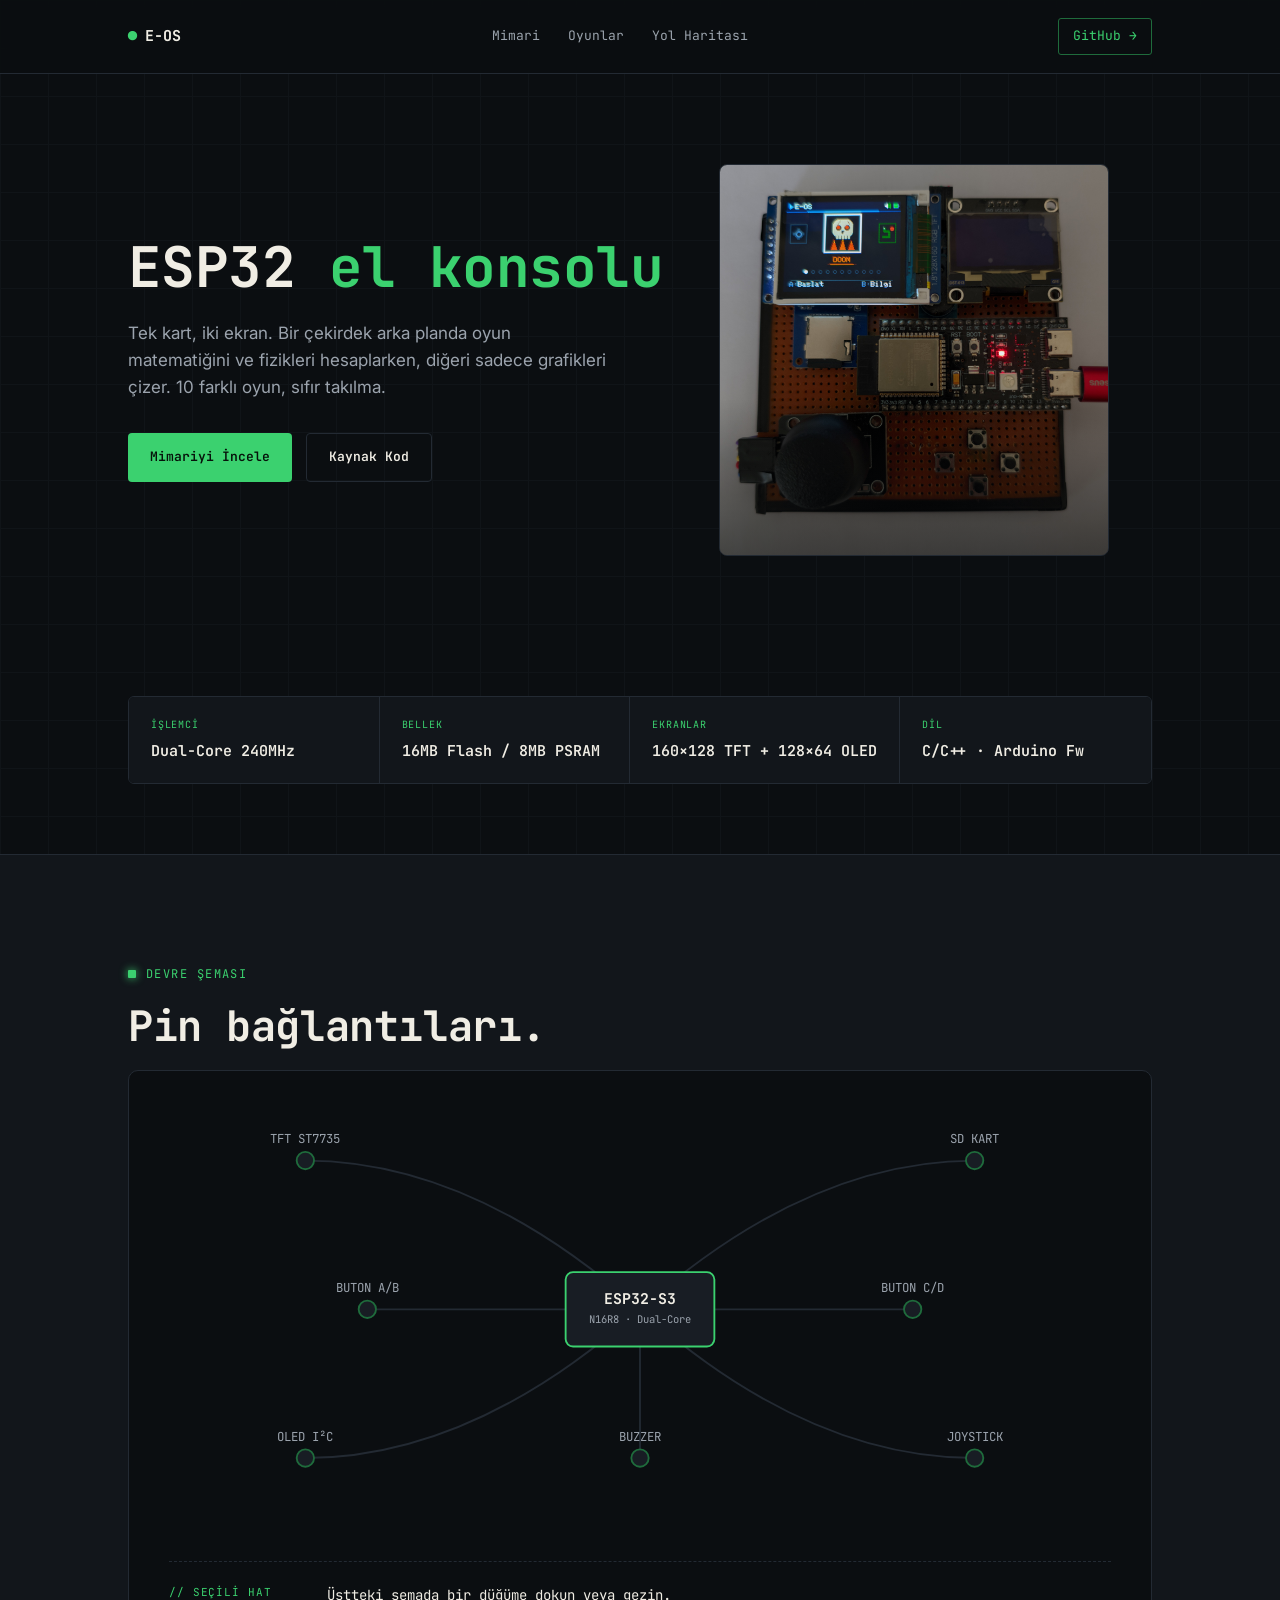
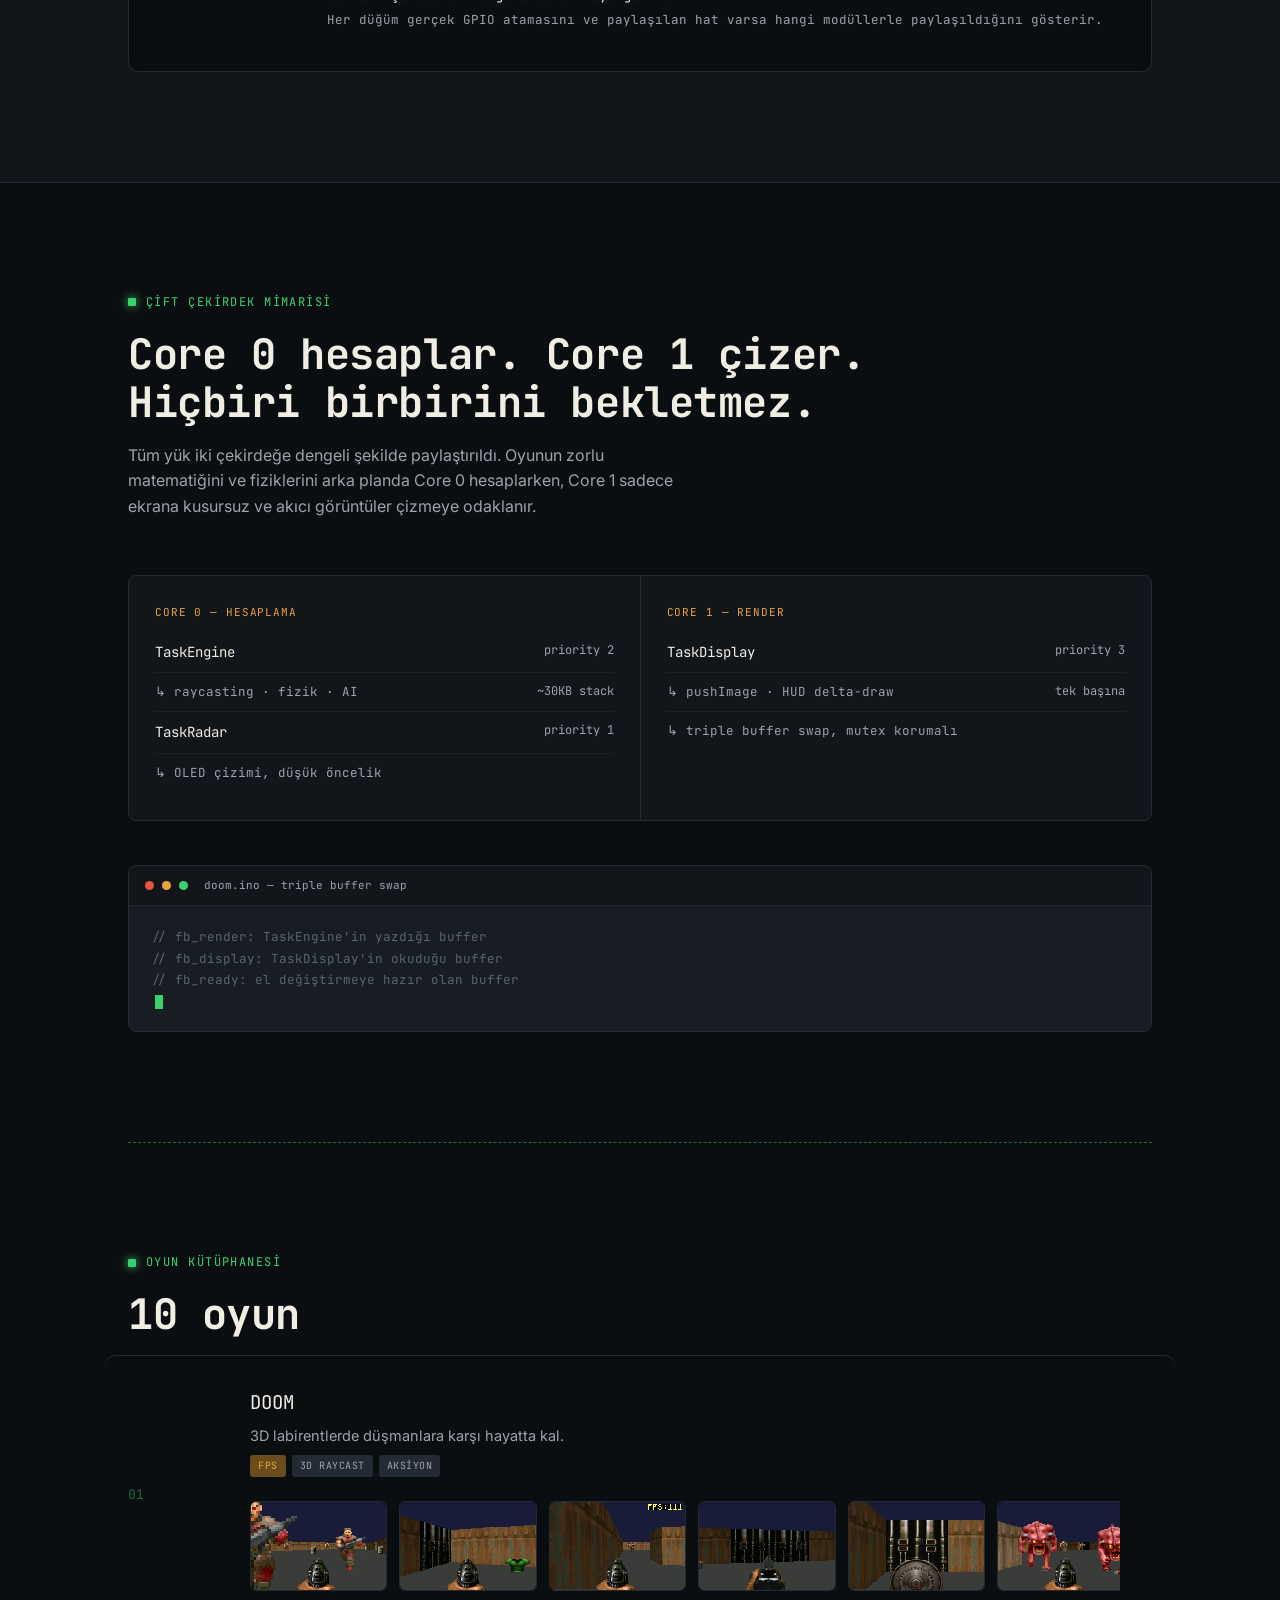
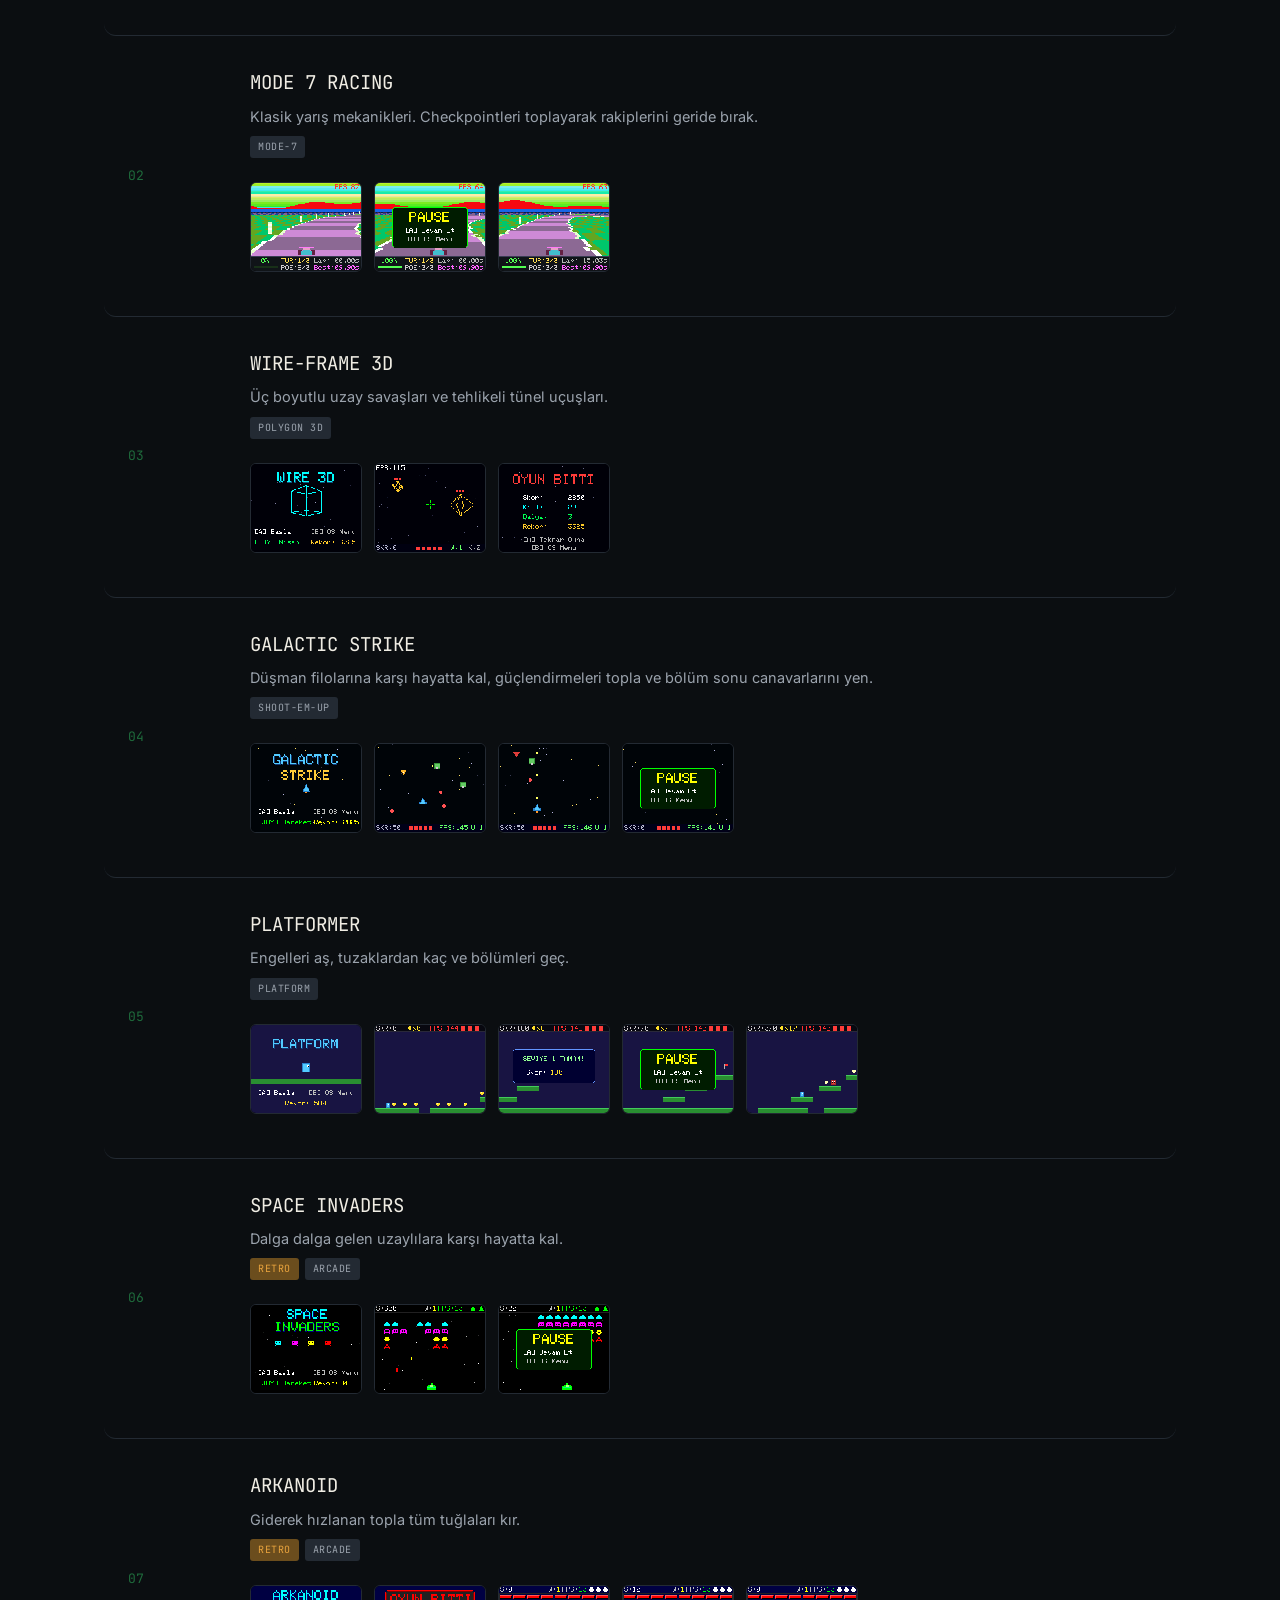
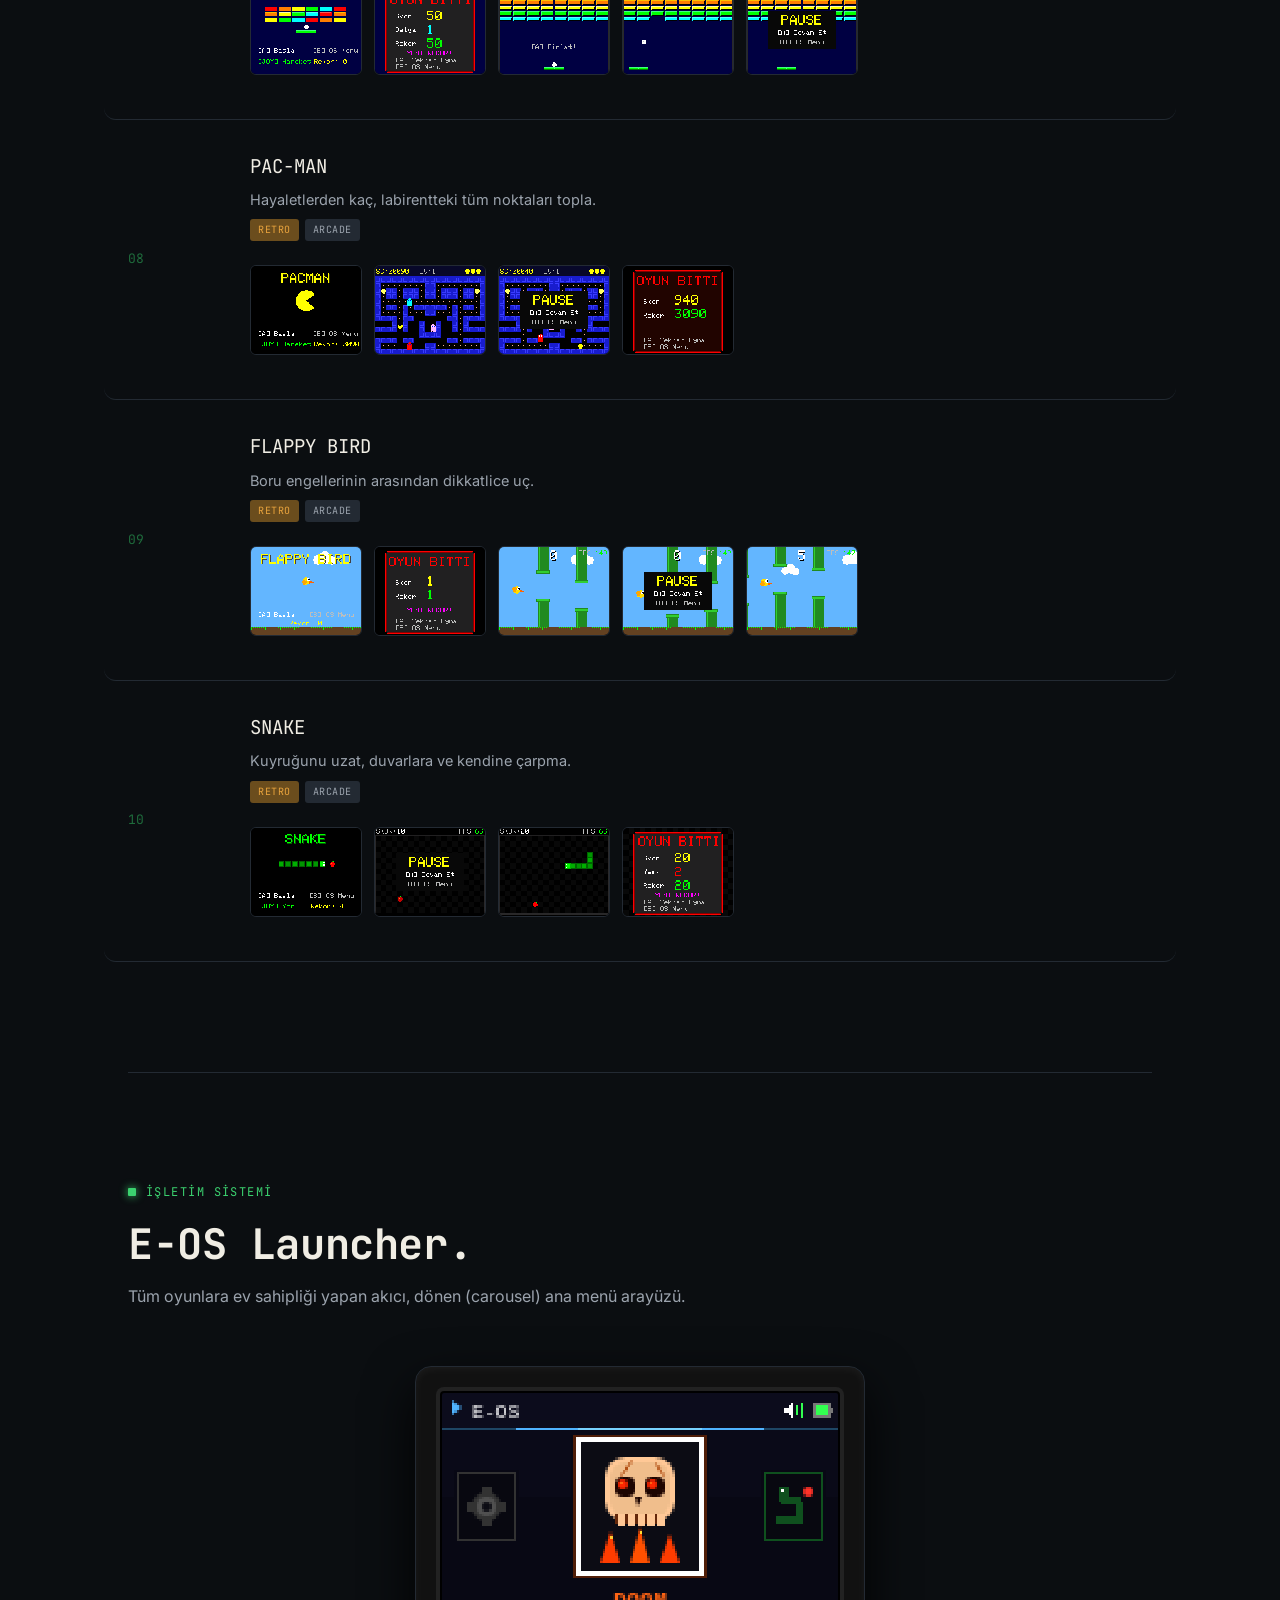
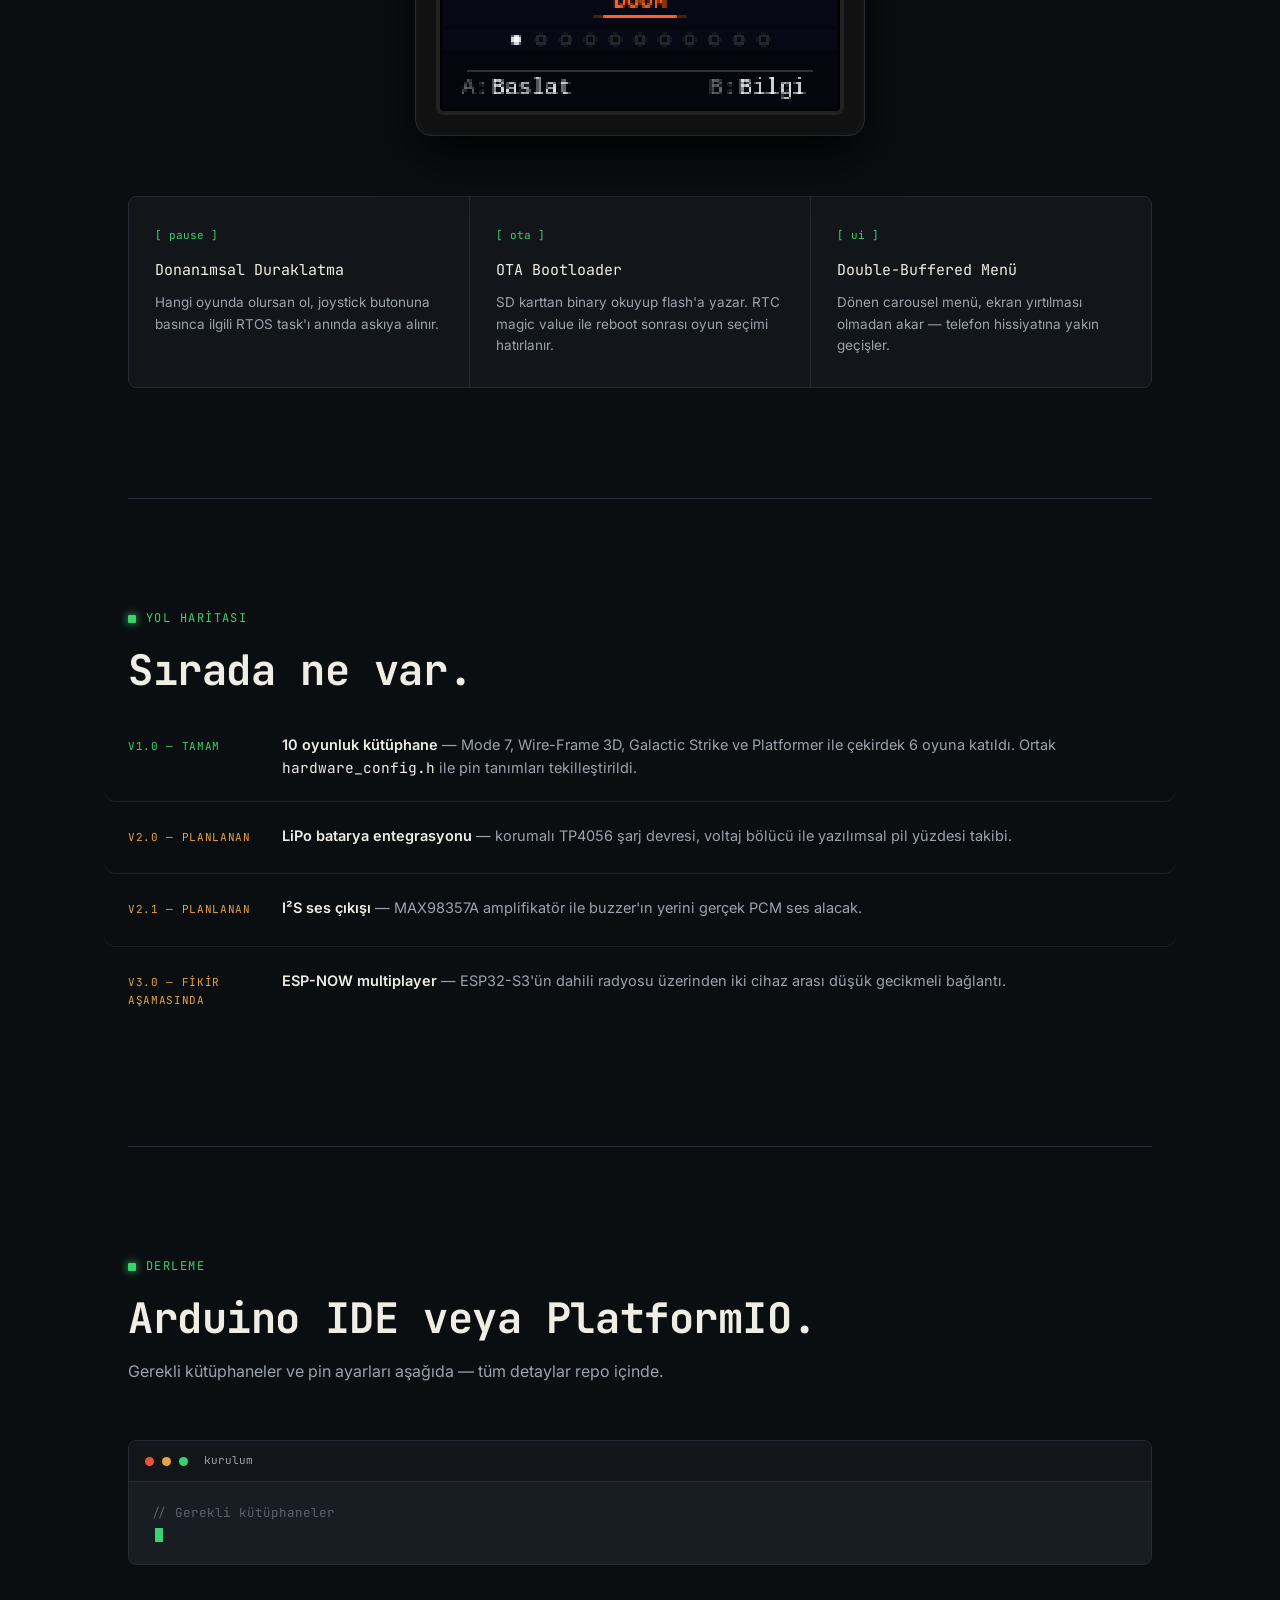
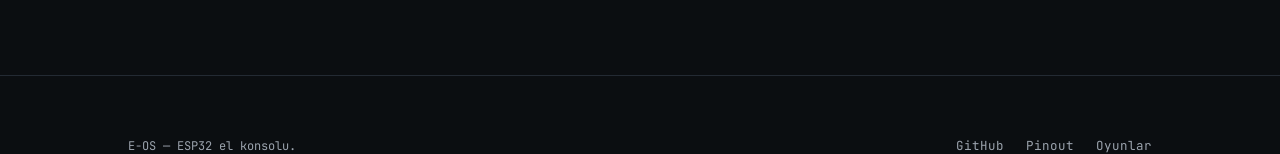
==== commit 4d8b2822: "Add files via upload" ====
--- a/docs/index.html
+++ b/docs/index.html
@@ -2,6 +2,7 @@
 <html lang="tr">
 <head>
 <meta charset="UTF-8">
+<meta name="viewport" content="width=device-width, initial-scale=1.0">
 <title>E-OS — El Konsolu</title>
 <link rel="icon" href="data:image/svg+xml,<svg xmlns='http://www.w3.org/2000/svg' viewBox='0 0 100 100'><rect x='15' y='25' width='70' height='50' rx='10' fill='%2312161B' stroke='%233BD16F' stroke-width='6'/><rect x='28' y='35' width='20' height='15' fill='%233BD16F' rx='2'/><circle cx='68' cy='40' r='5' fill='%23E8A33D'/><circle cx='58' cy='55' r='5' fill='%233BD16F'/></svg>">
 <meta name="theme-color" content="#0B0E11">
@@ -787,7 +788,9 @@
 }
 #eosCanvas {
   width: 400px;
-  height: 320px;
+  max-width: 100%;
+  height: auto;
+  aspect-ratio: 160 / 128;
   background: #000;
   border: 2px solid #000;
   border-radius: 4px;
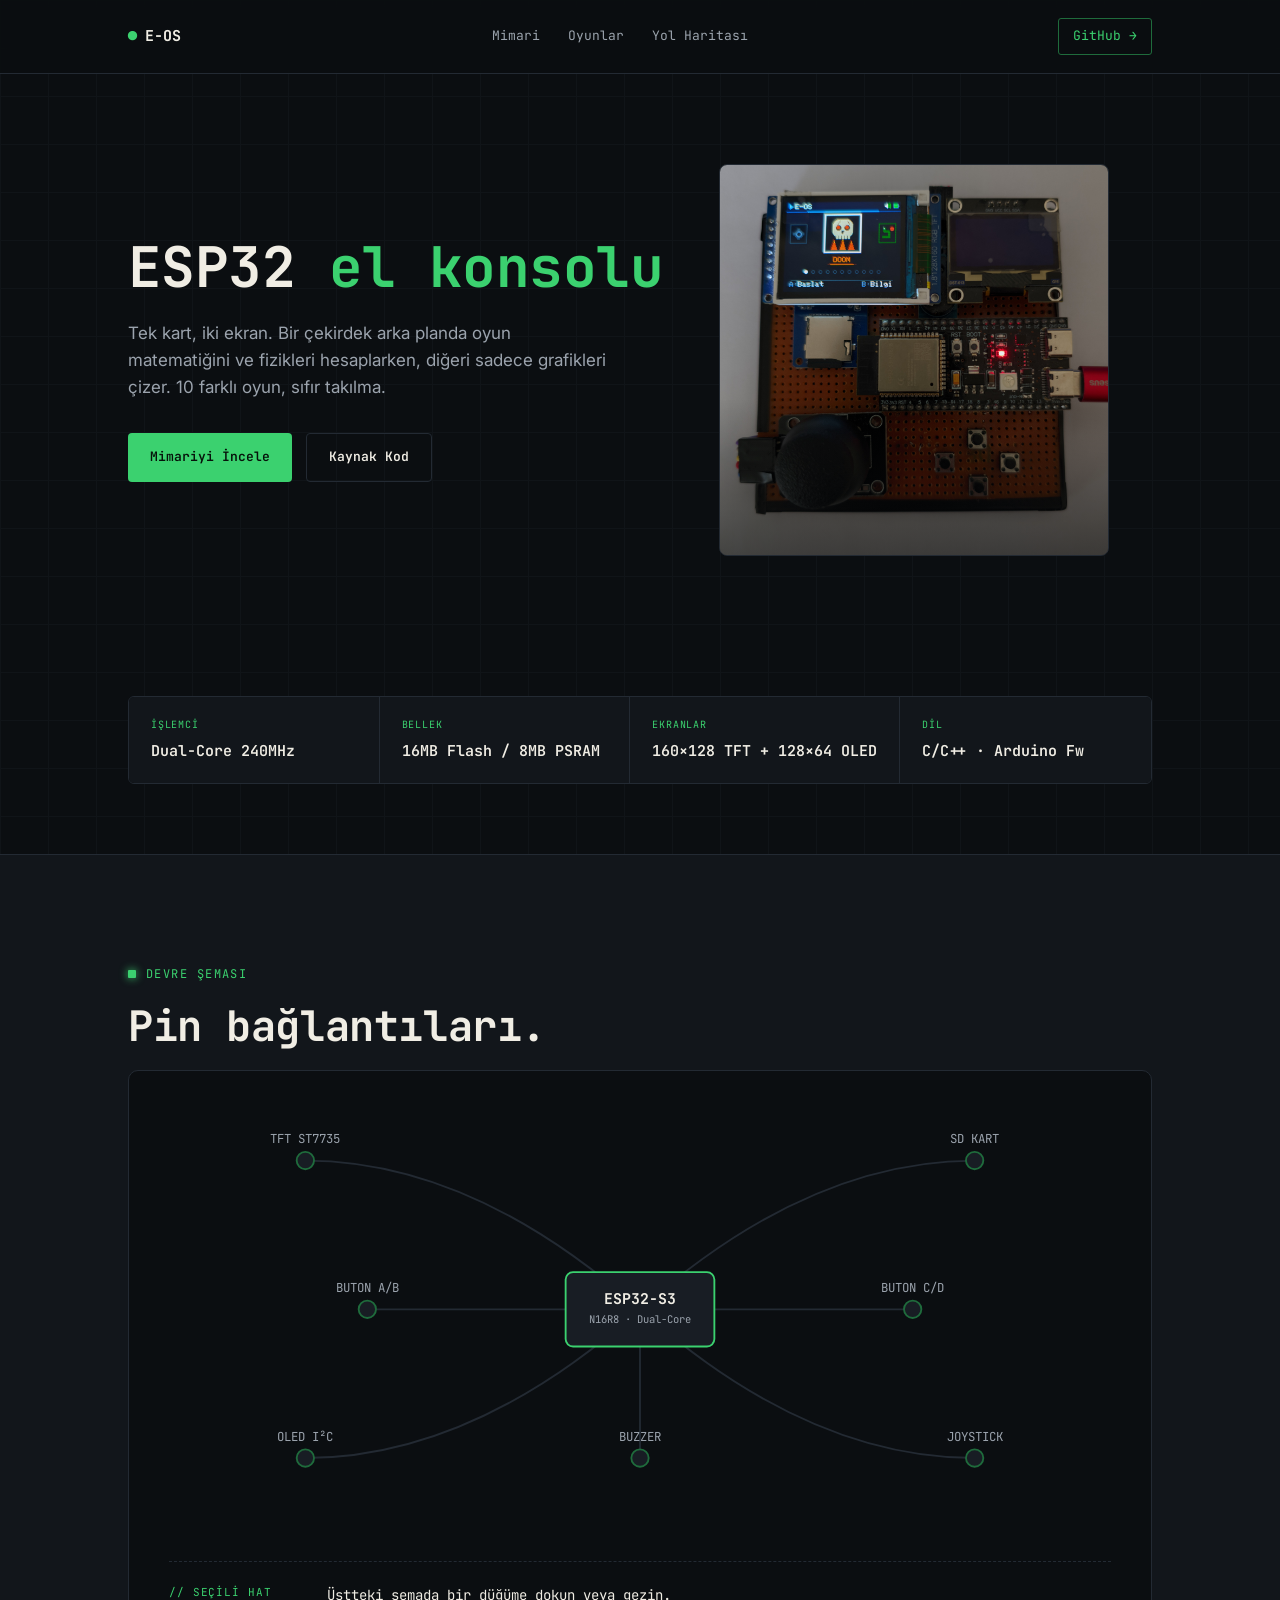
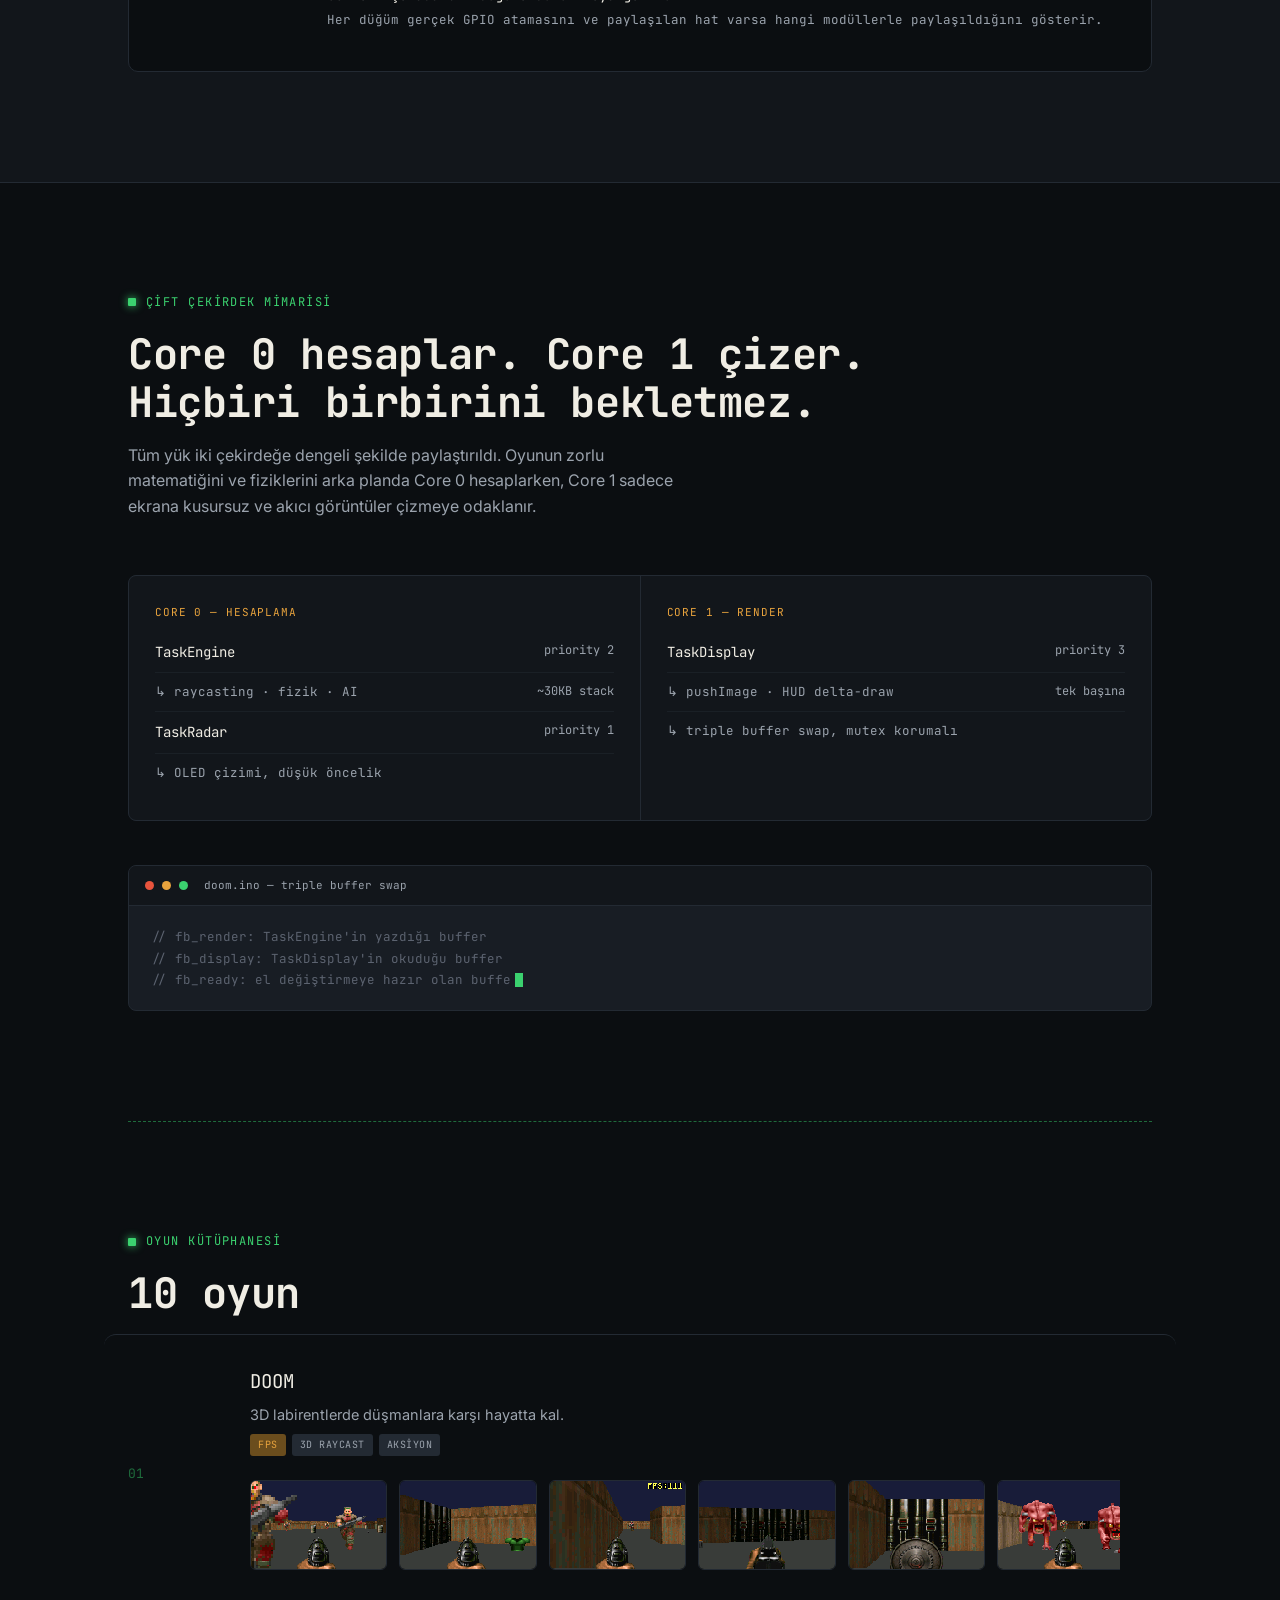
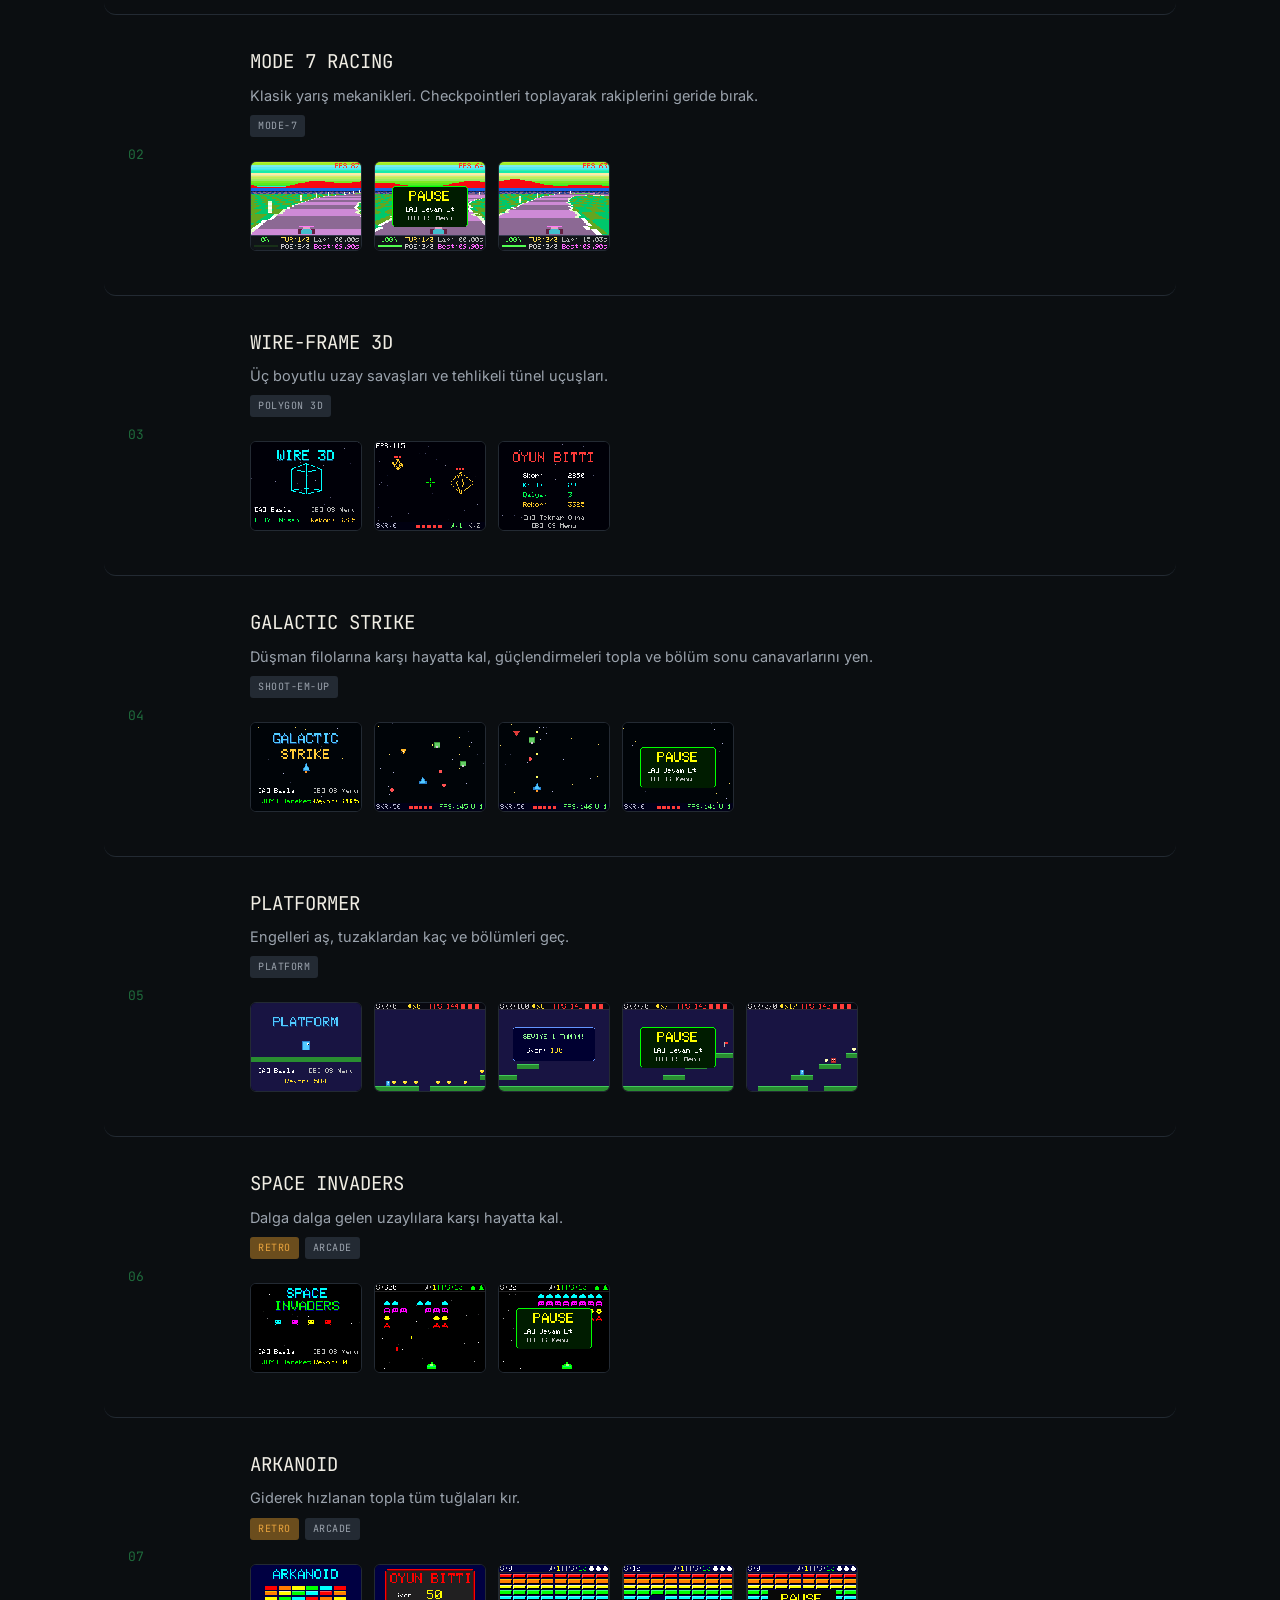
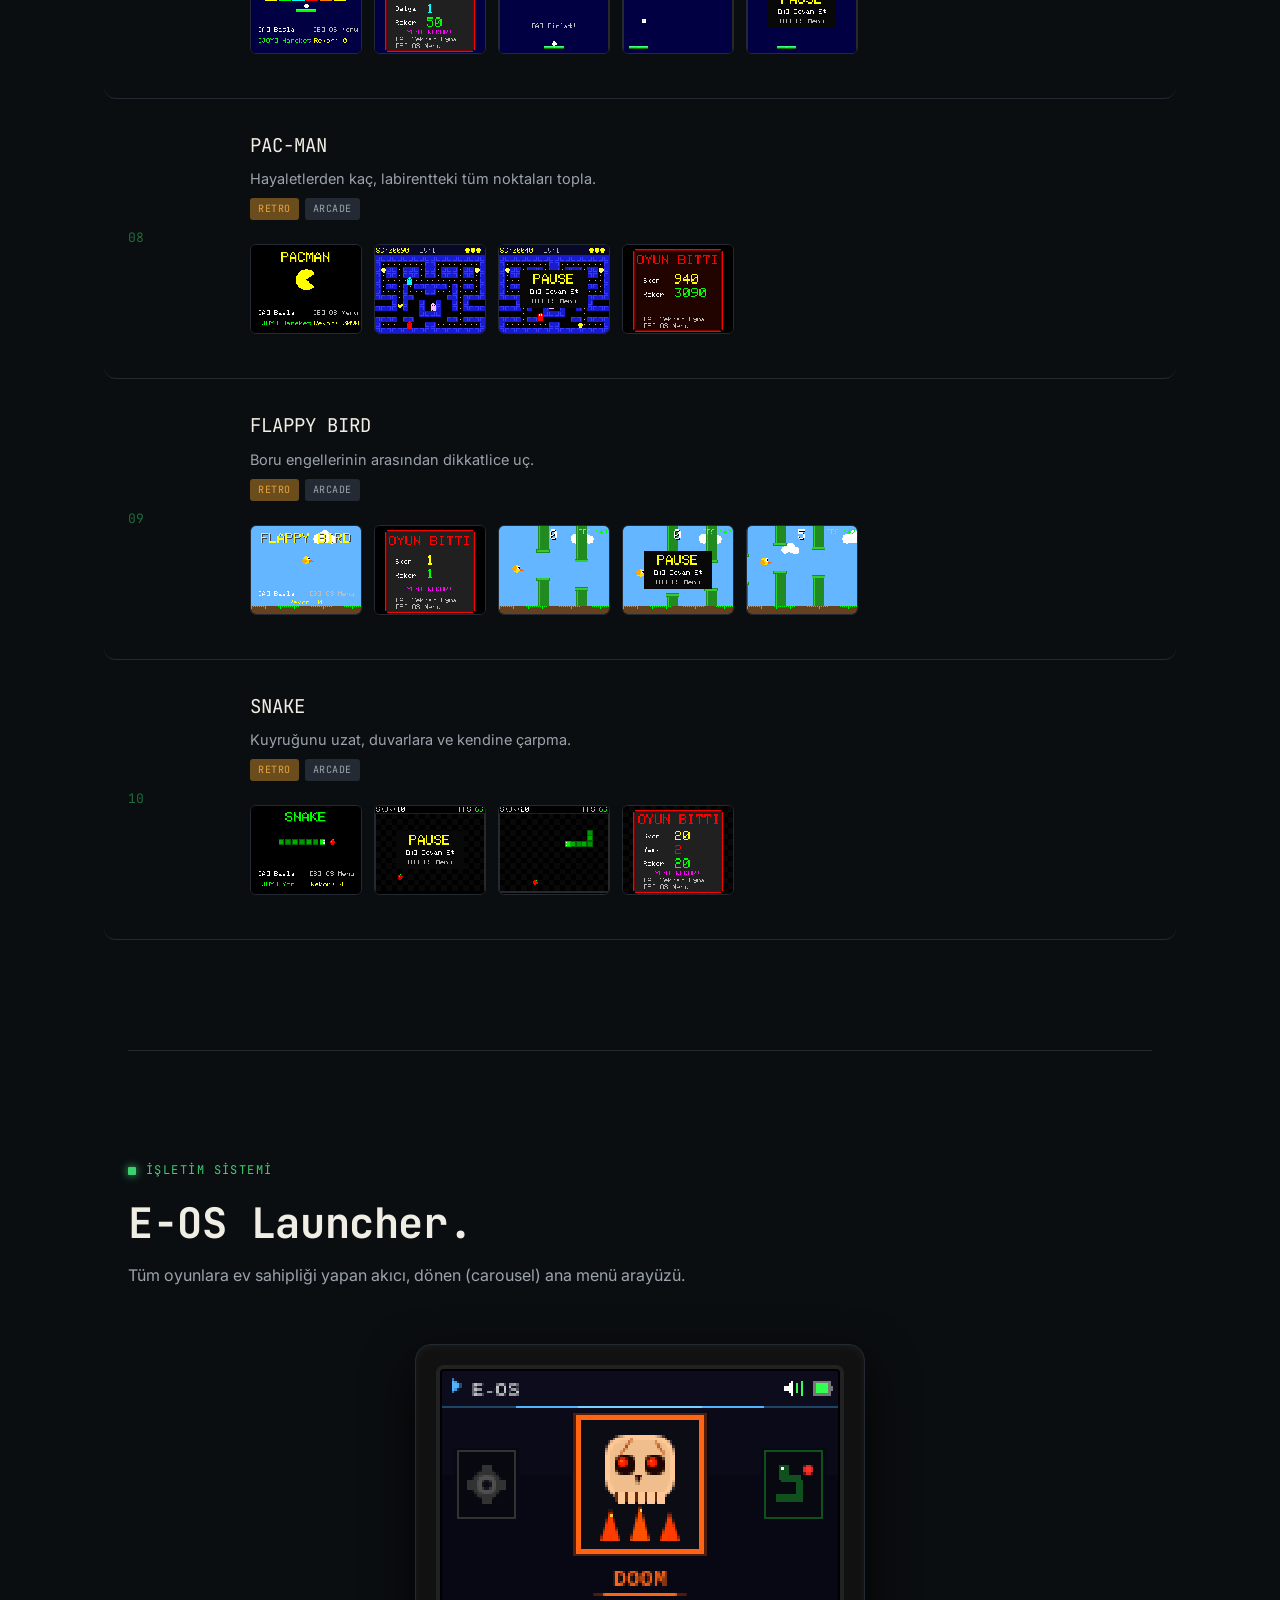
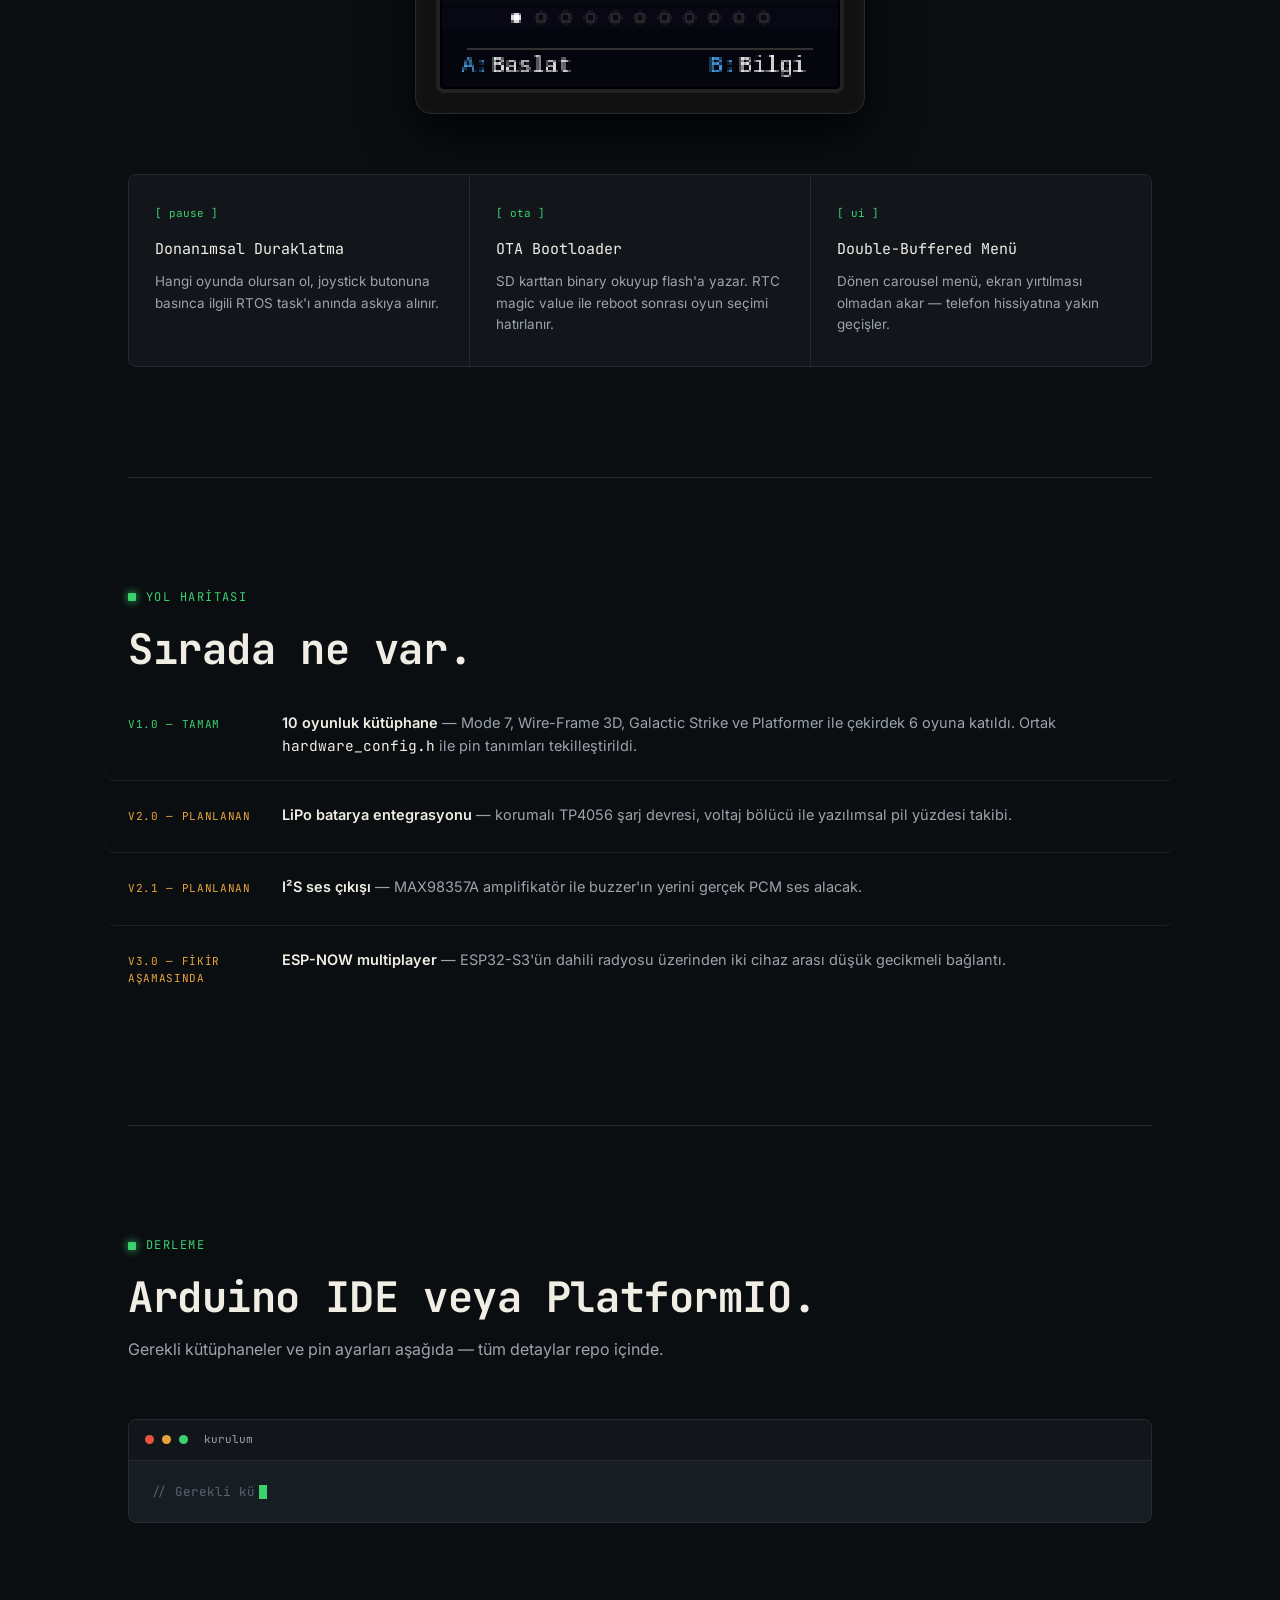
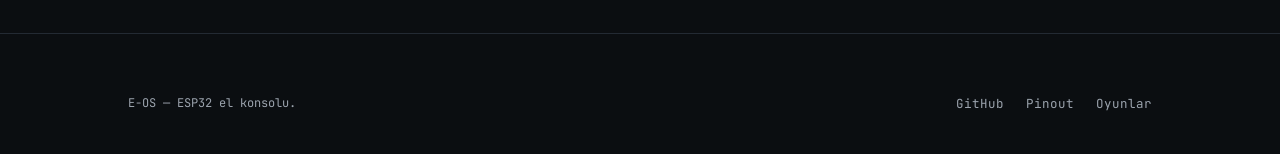
==== commit 754e402a: "Add files via upload" ====
--- a/docs/index.html
+++ b/docs/index.html
@@ -806,6 +806,21 @@
   font-weight: bold;
 }
 
+  /* MOBILE LAYOUT FIXES */
+
+@media (max-width: 600px) {
+  .spec-strip { grid-template-columns: 1fr !important; gap: 16px; }
+  .wrap { padding: 0 20px !important; }
+  .schematic-board { 
+    overflow-x: auto; 
+    margin: 0 -20px; 
+    border-radius: 0;
+    border-left: none;
+    border-right: none;
+  }
+  .schematic-svg { min-width: 700px; }
+  .code-window { max-width: 100vw; box-sizing: border-box; }
+}
 </style>
 </head>
 <body>
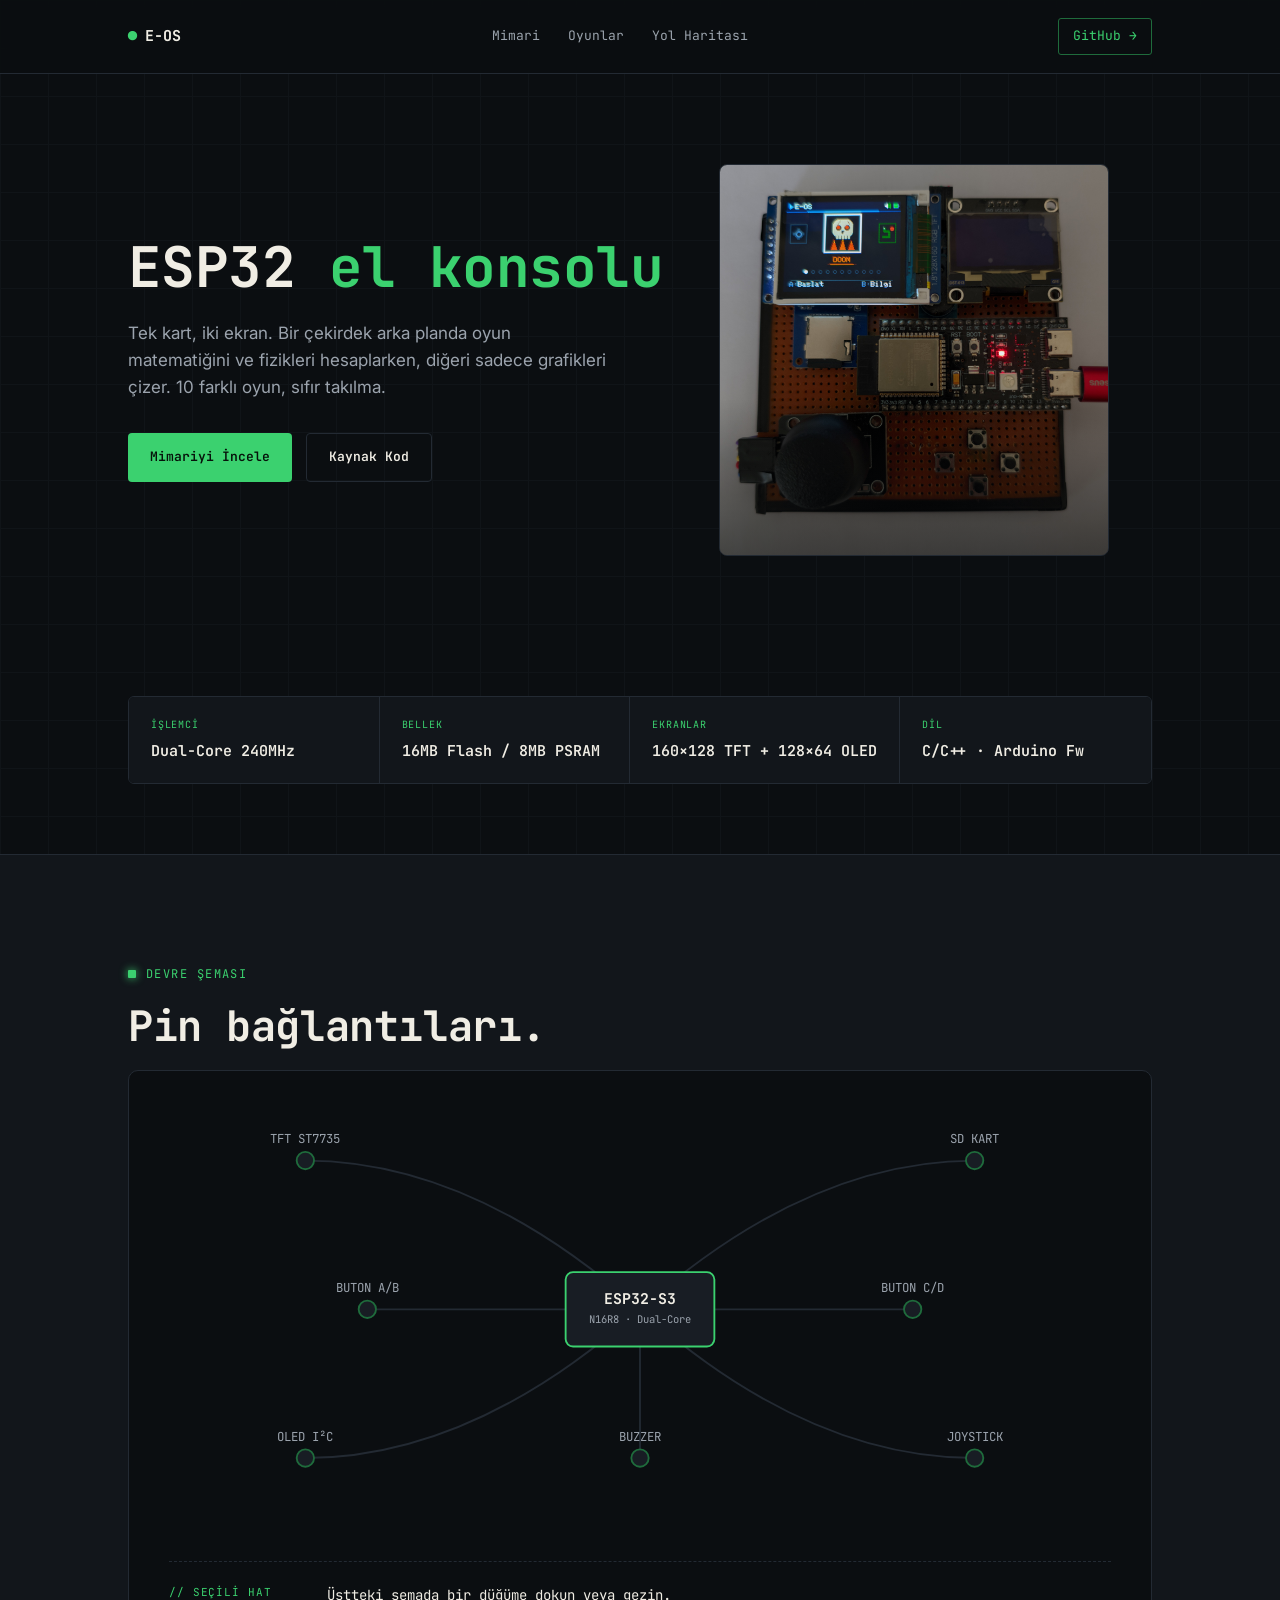
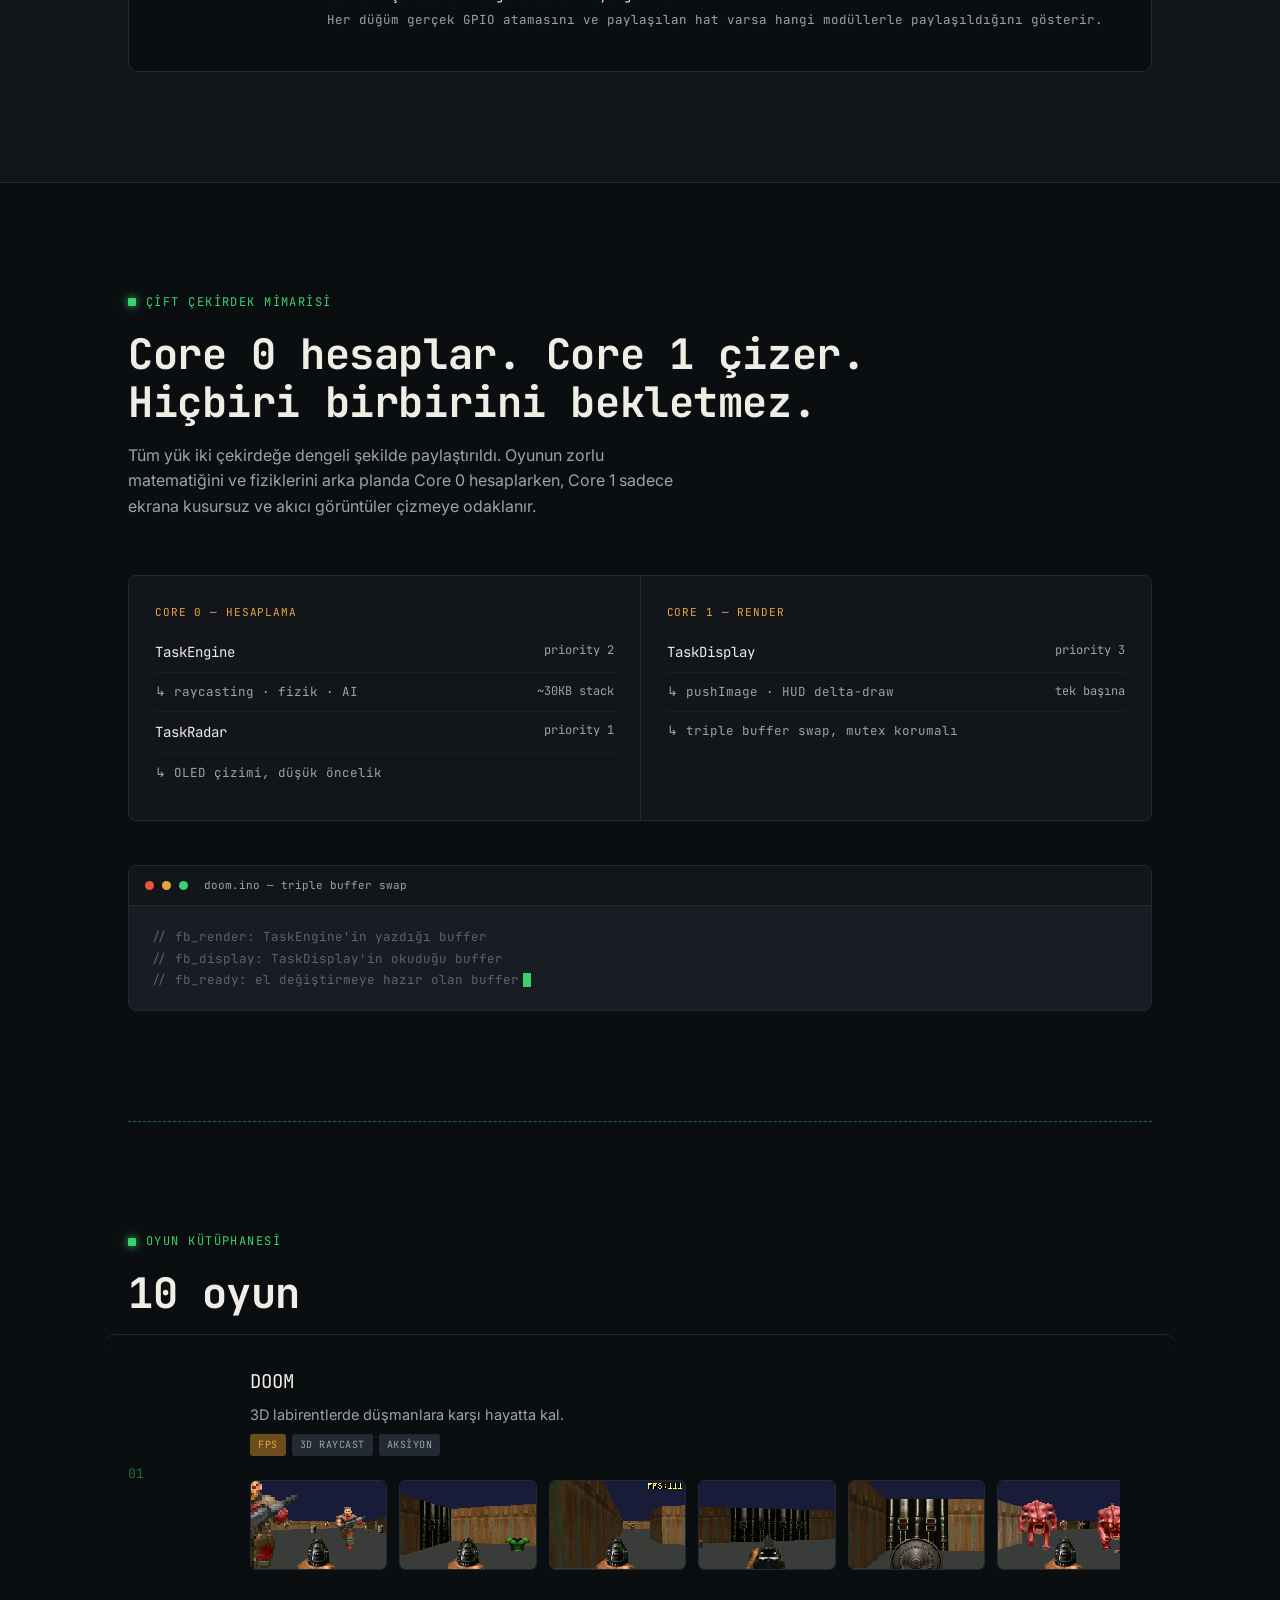
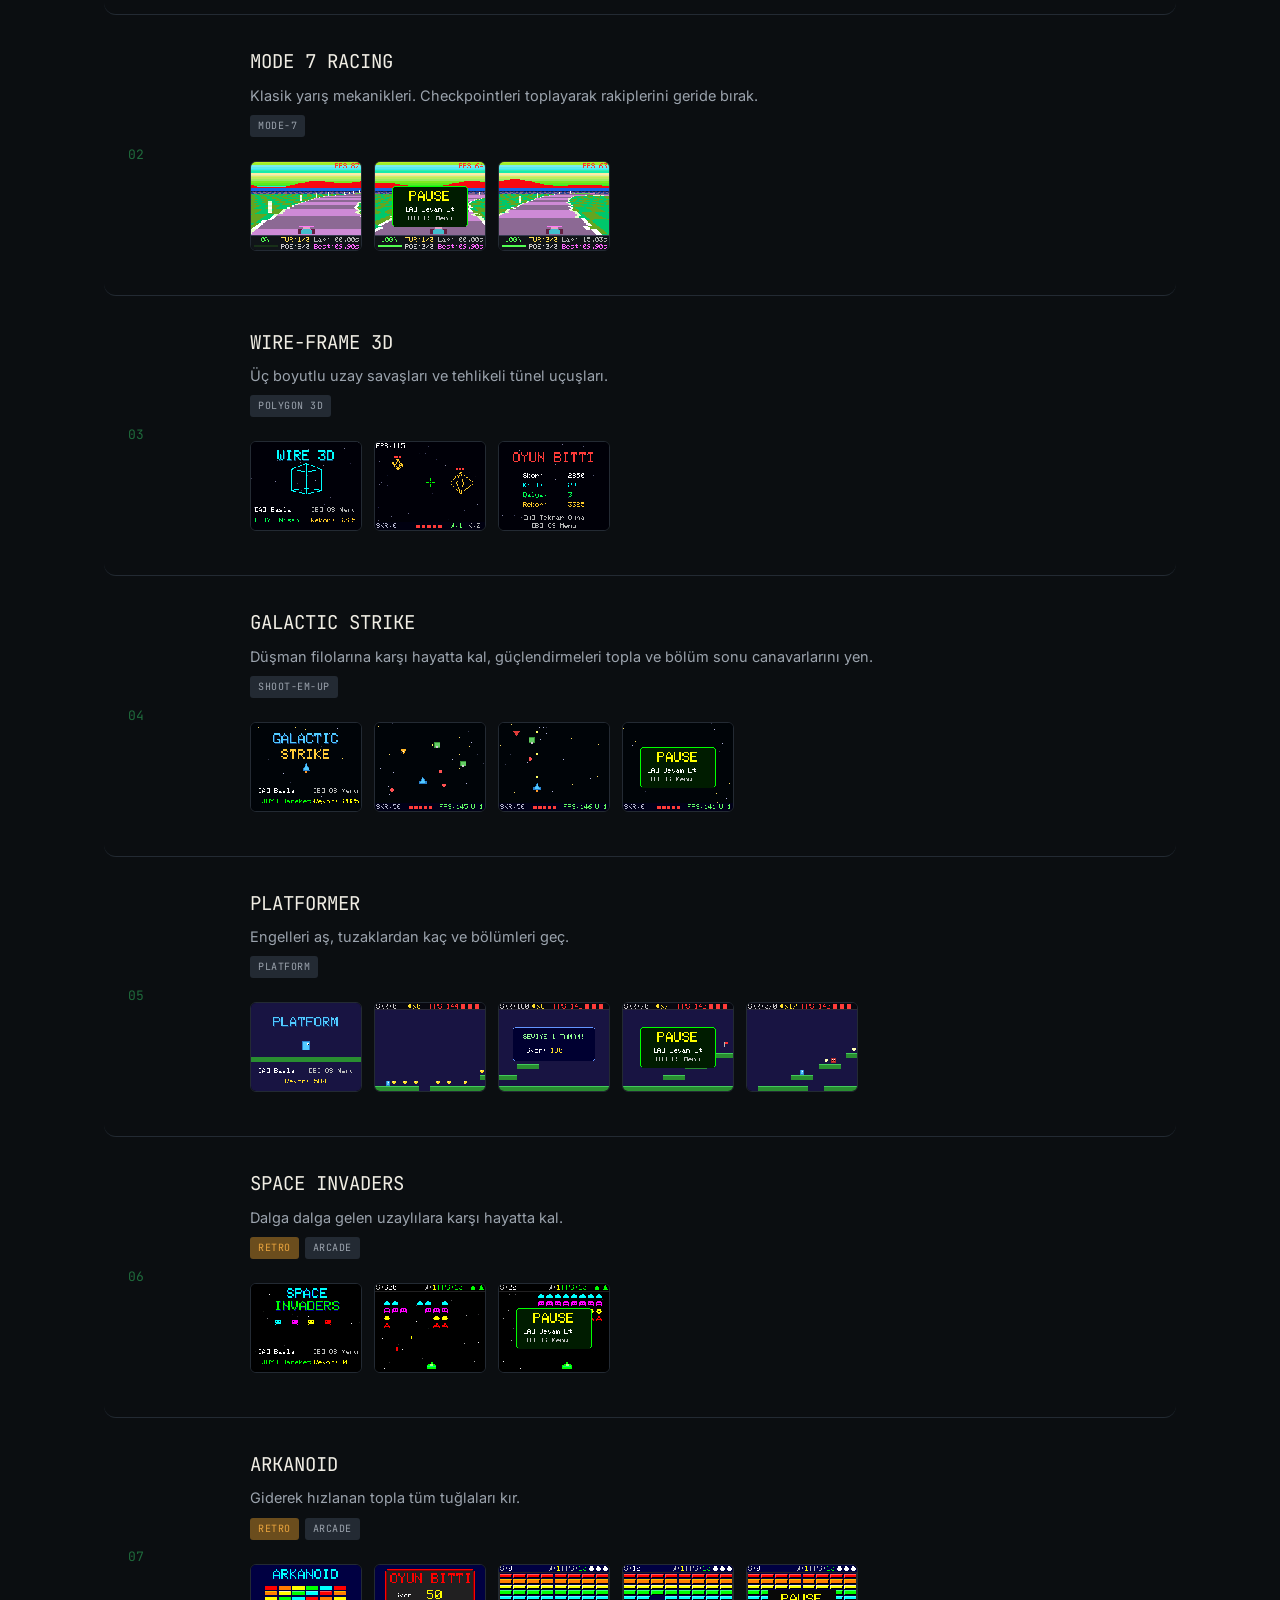
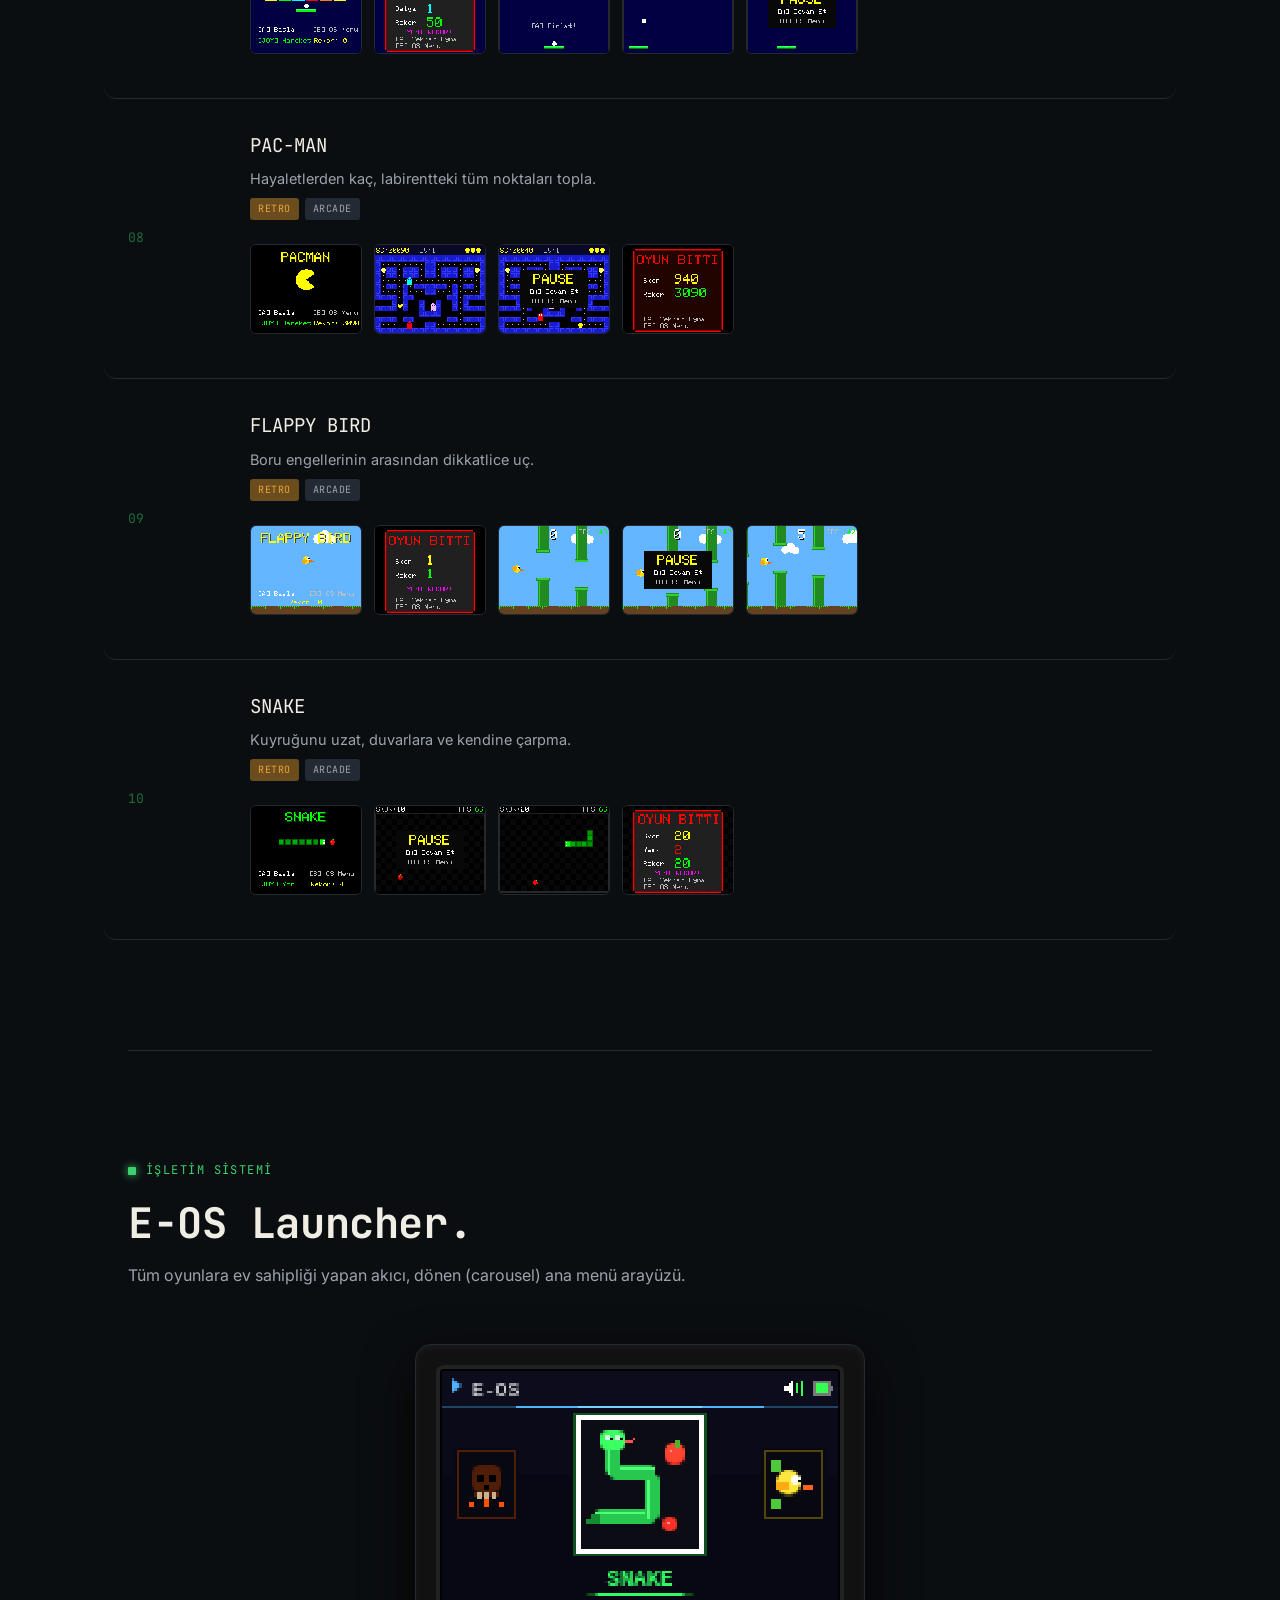
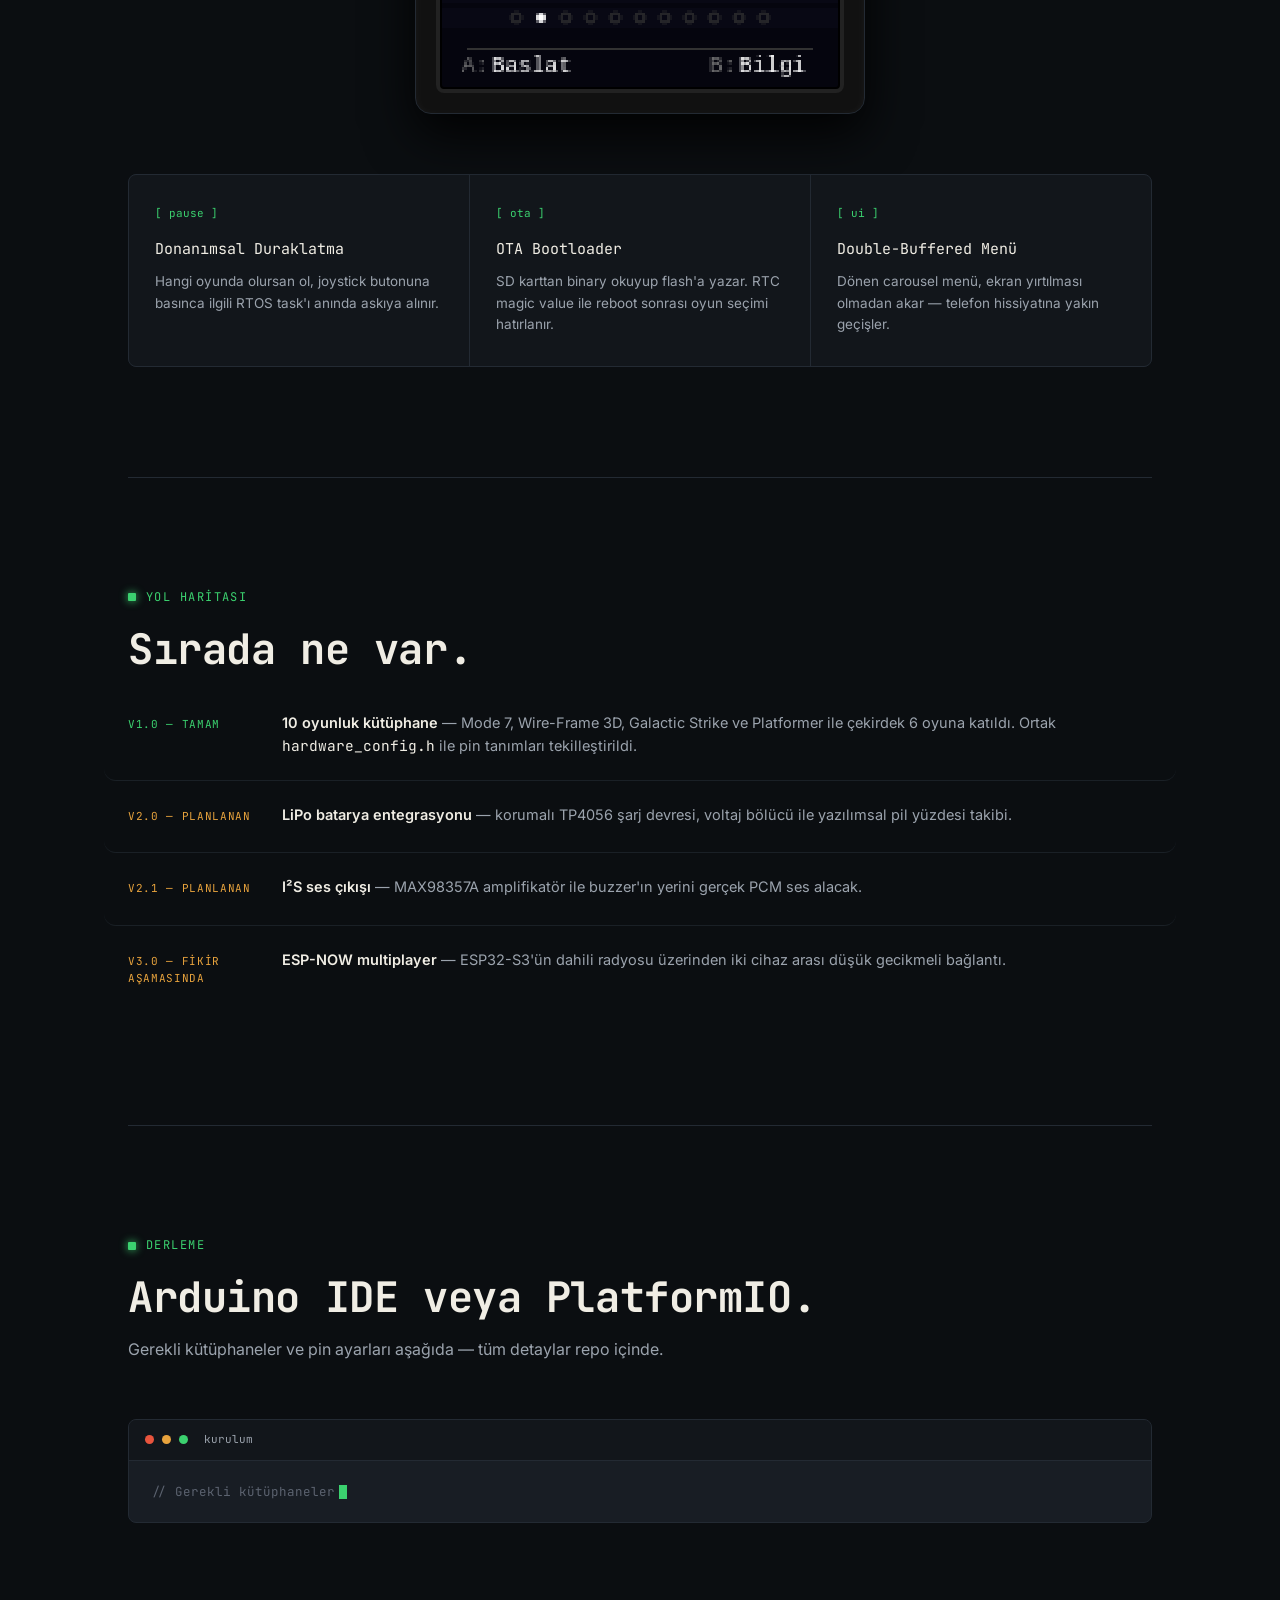
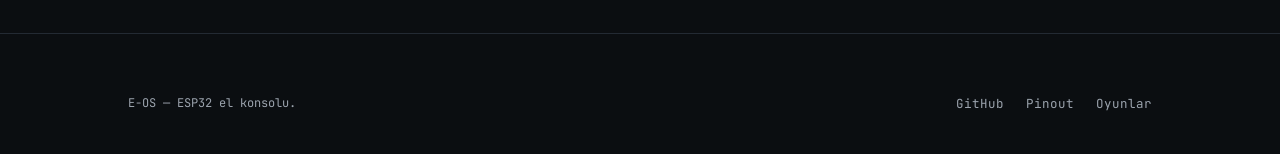
==== commit ac189203: "Add files via upload" ====
--- a/docs/index.html
+++ b/docs/index.html
@@ -1632,6 +1632,7 @@
   let sel = 0;
   let animTick = 0;
   let pulseState = 0;
+  let lastInteractionTime = Date.now();
 
   function renderBootloader() {
     fillRect(0, 0, 160, 64, RGB_FIX(6, 6, 18));
@@ -1741,6 +1742,14 @@
     animTick++;
     if (animTick % 12 === 0) pulseState = (pulseState + 1) % 3;
 
+    // Otomatik kayma (her 3.5 saniyede bir)
+    if (Date.now() - lastInteractionTime > 3500) {
+        sel = (sel + 1) % games.length;
+        pulseState = 0;
+        lastInteractionTime = Date.now();
+    }
+
+
     drawCarouselFrame();
     drawCenterCard(sel);
     drawSideCard(sel, -1);
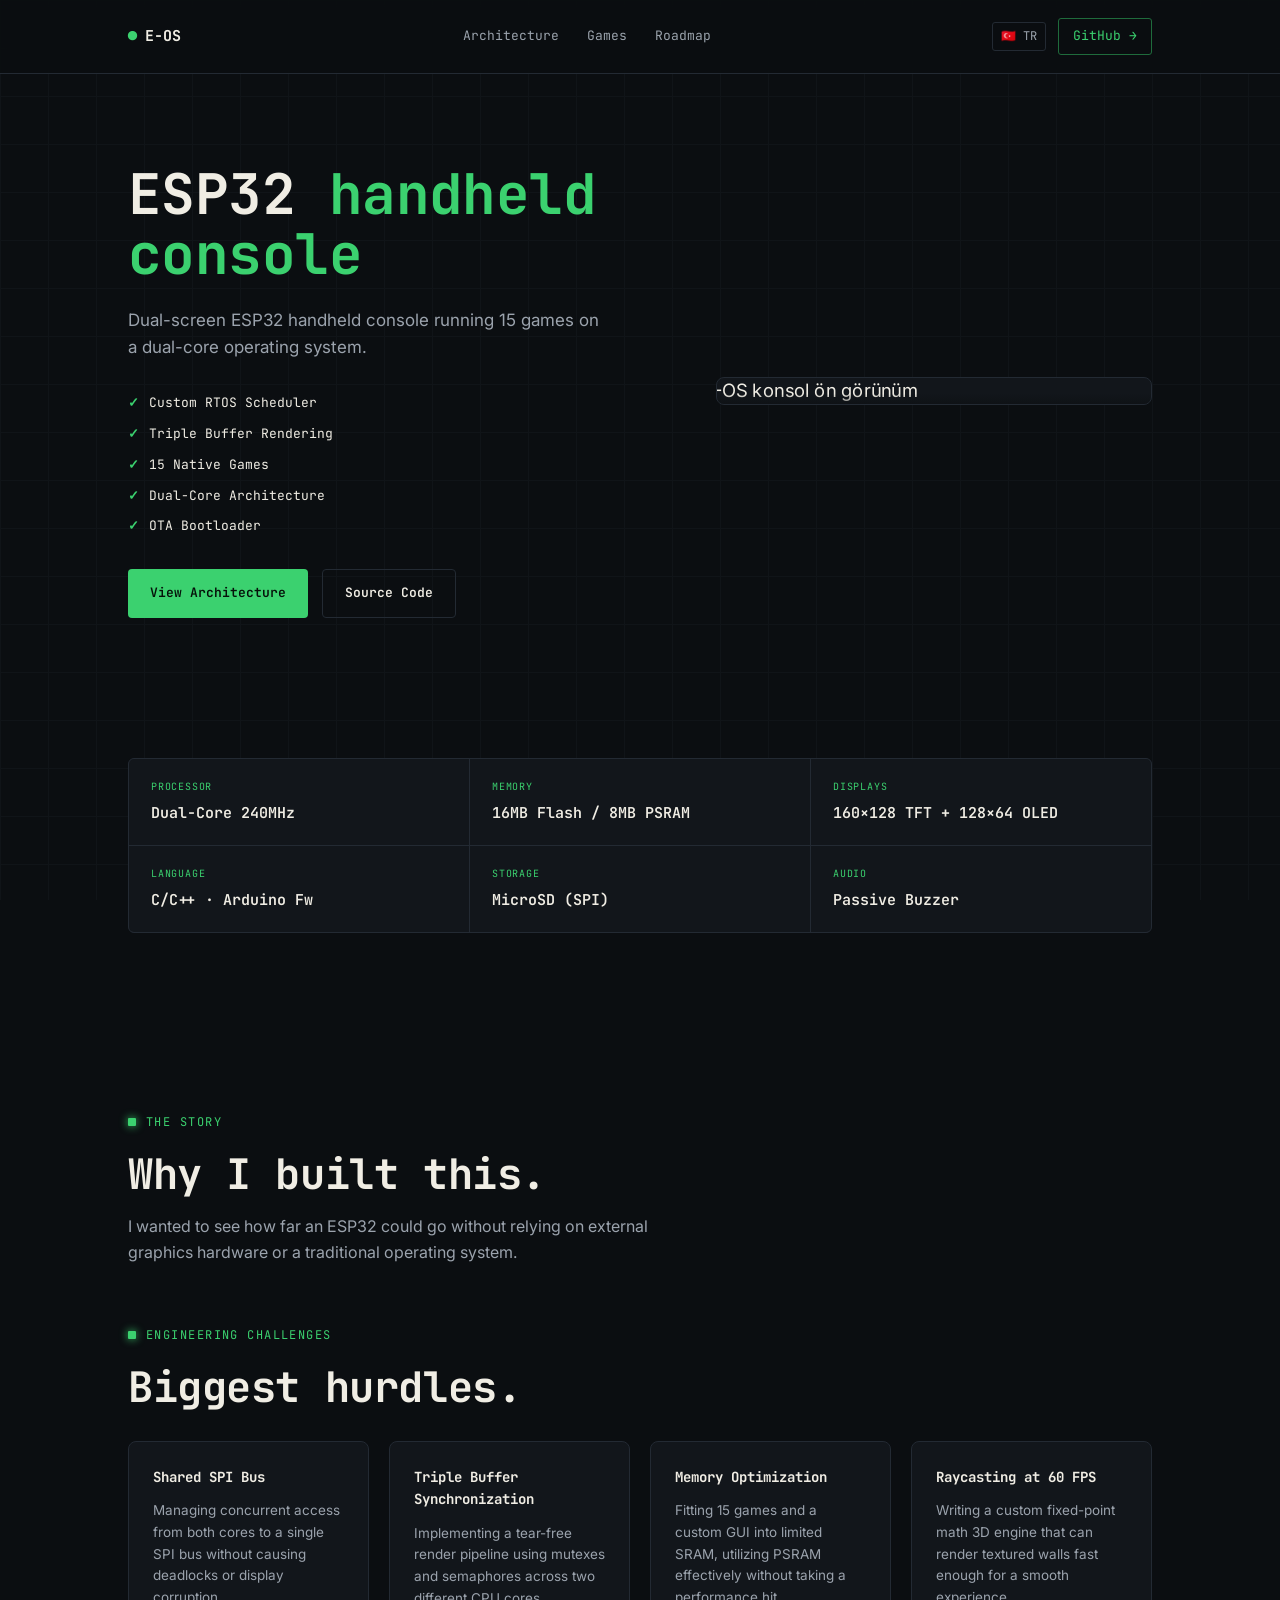
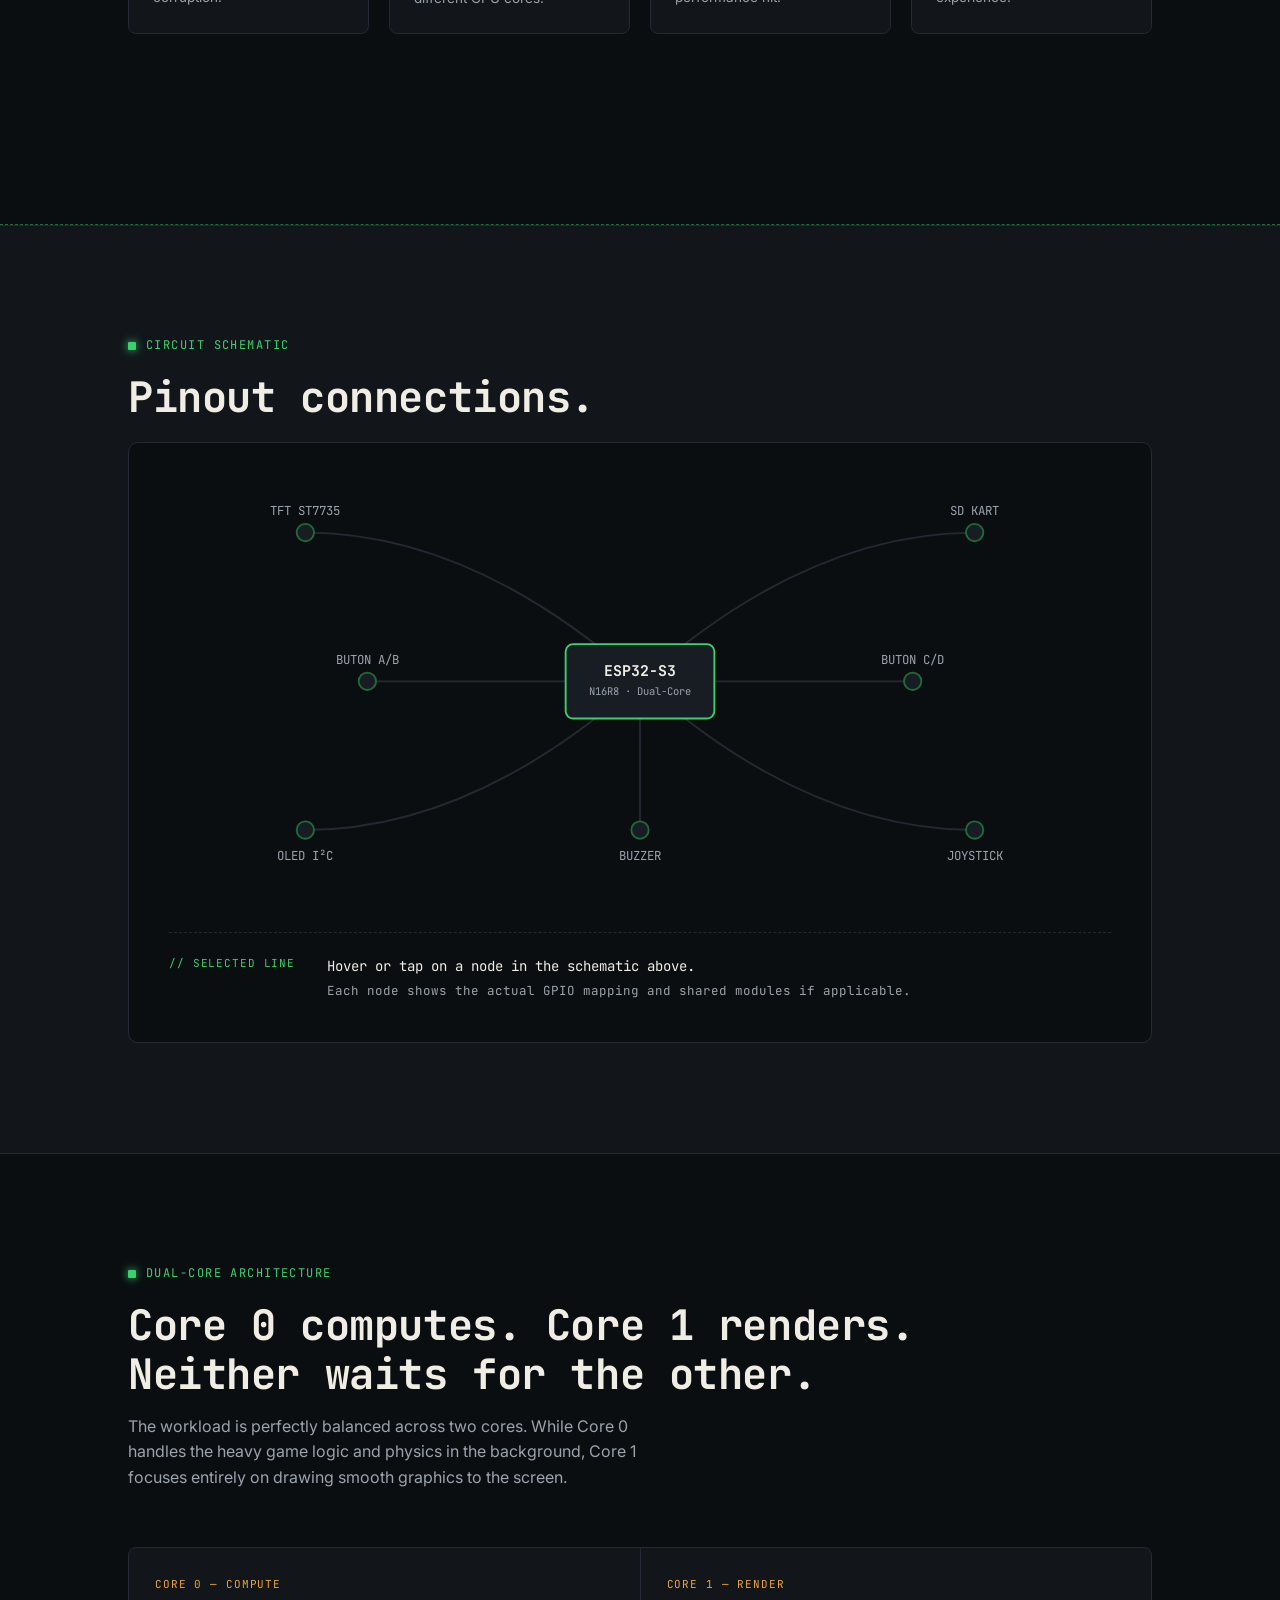
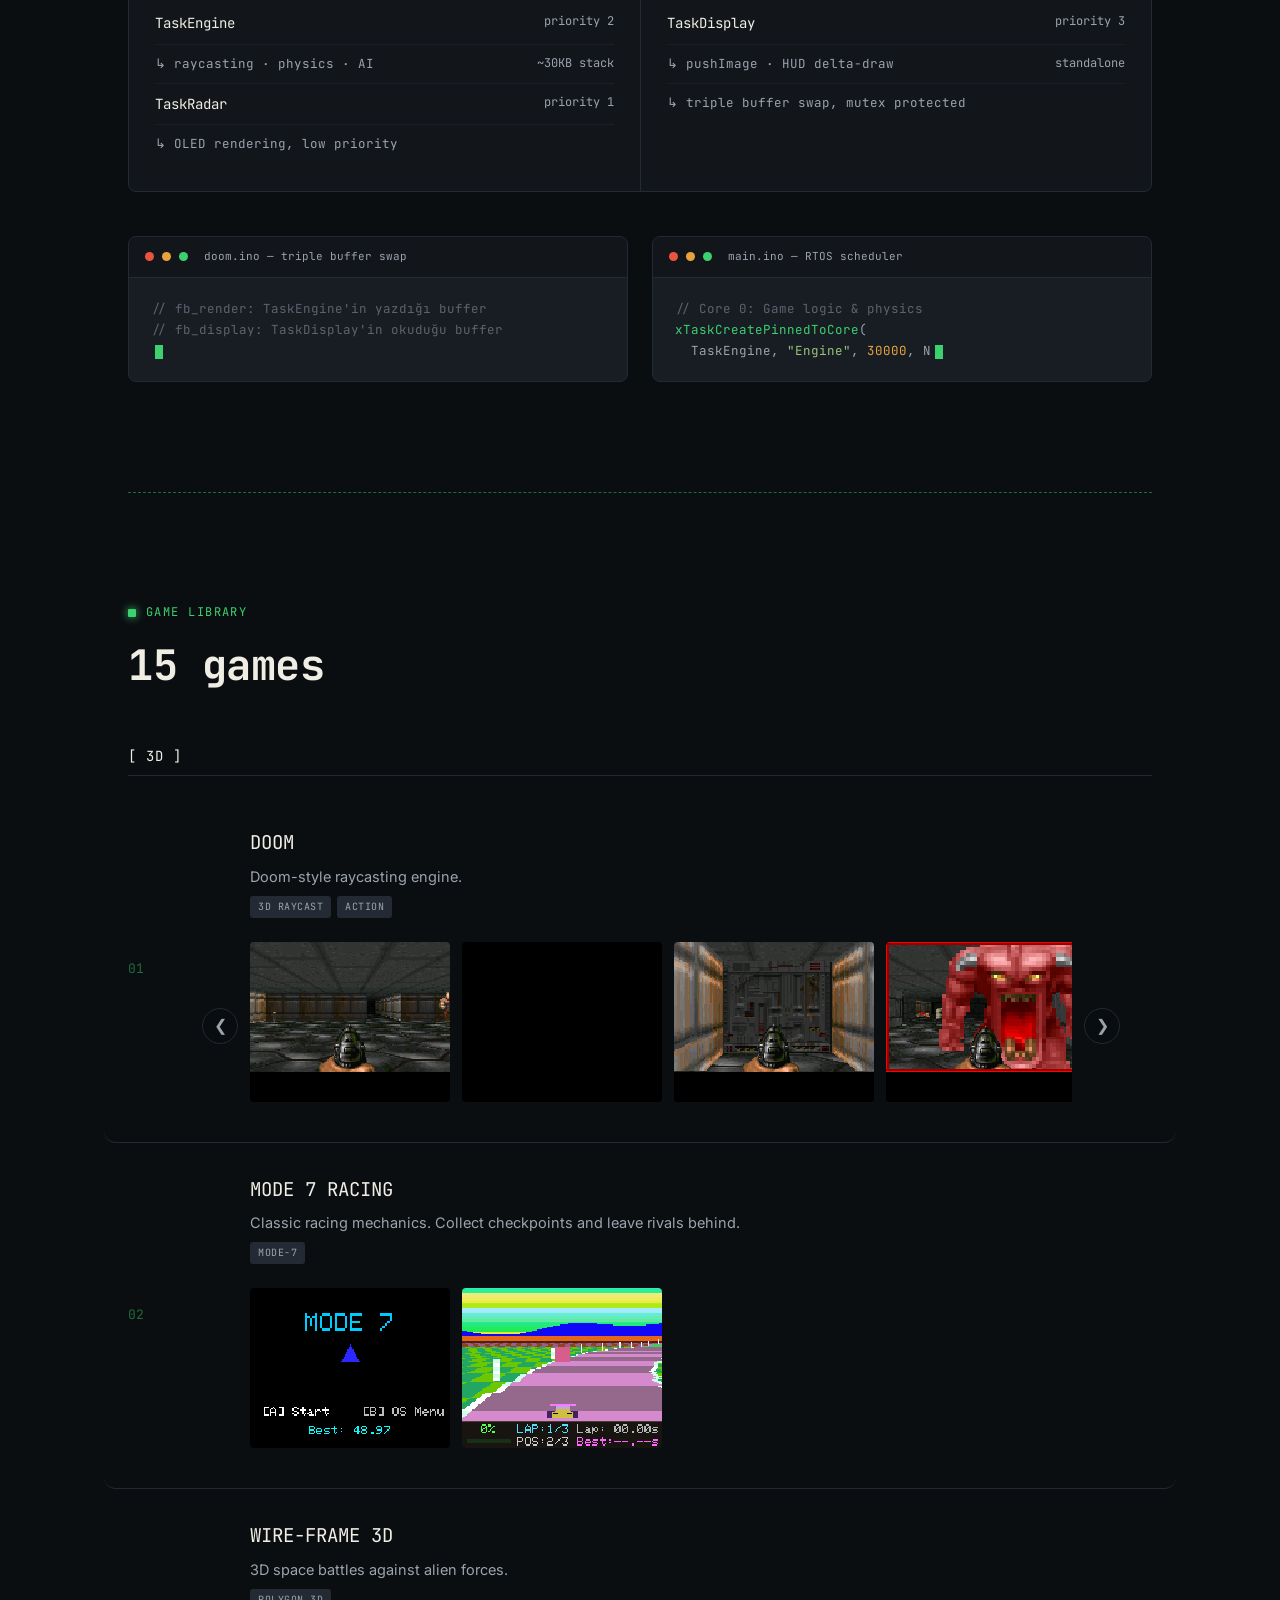
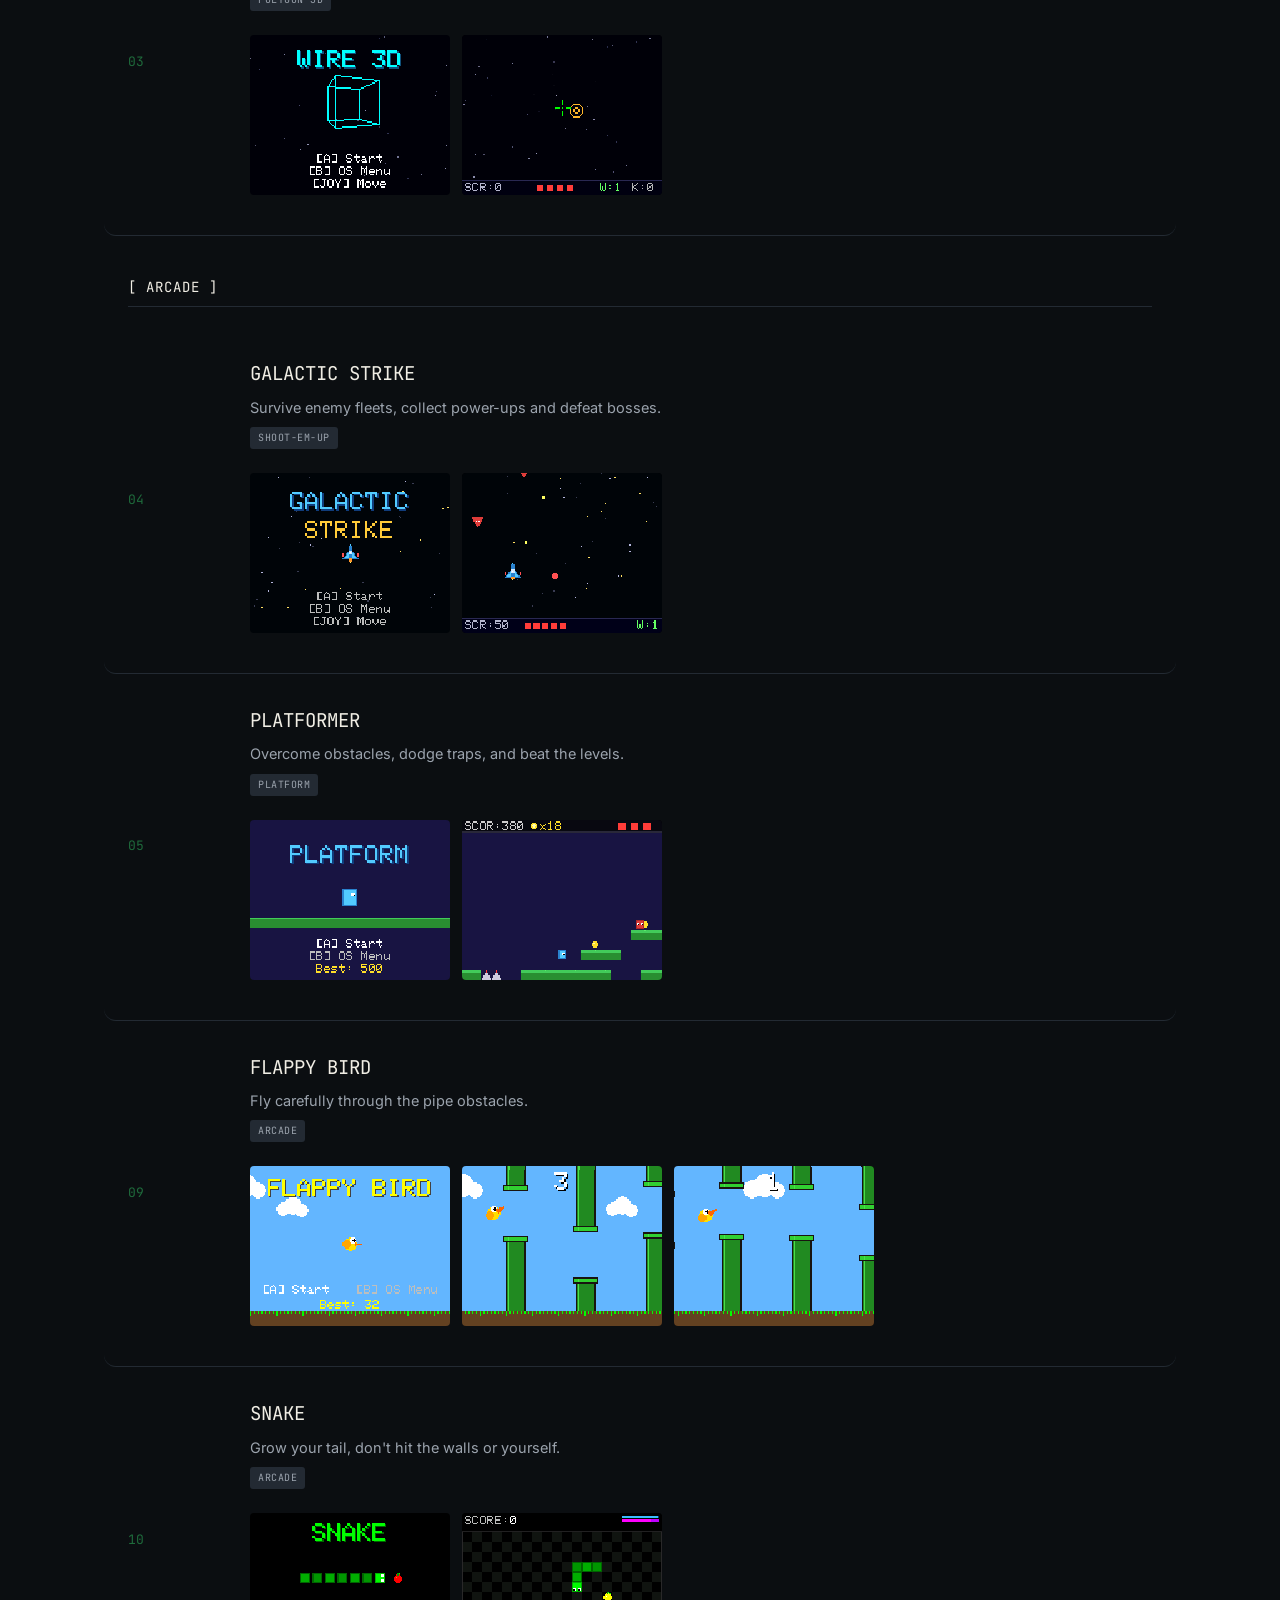
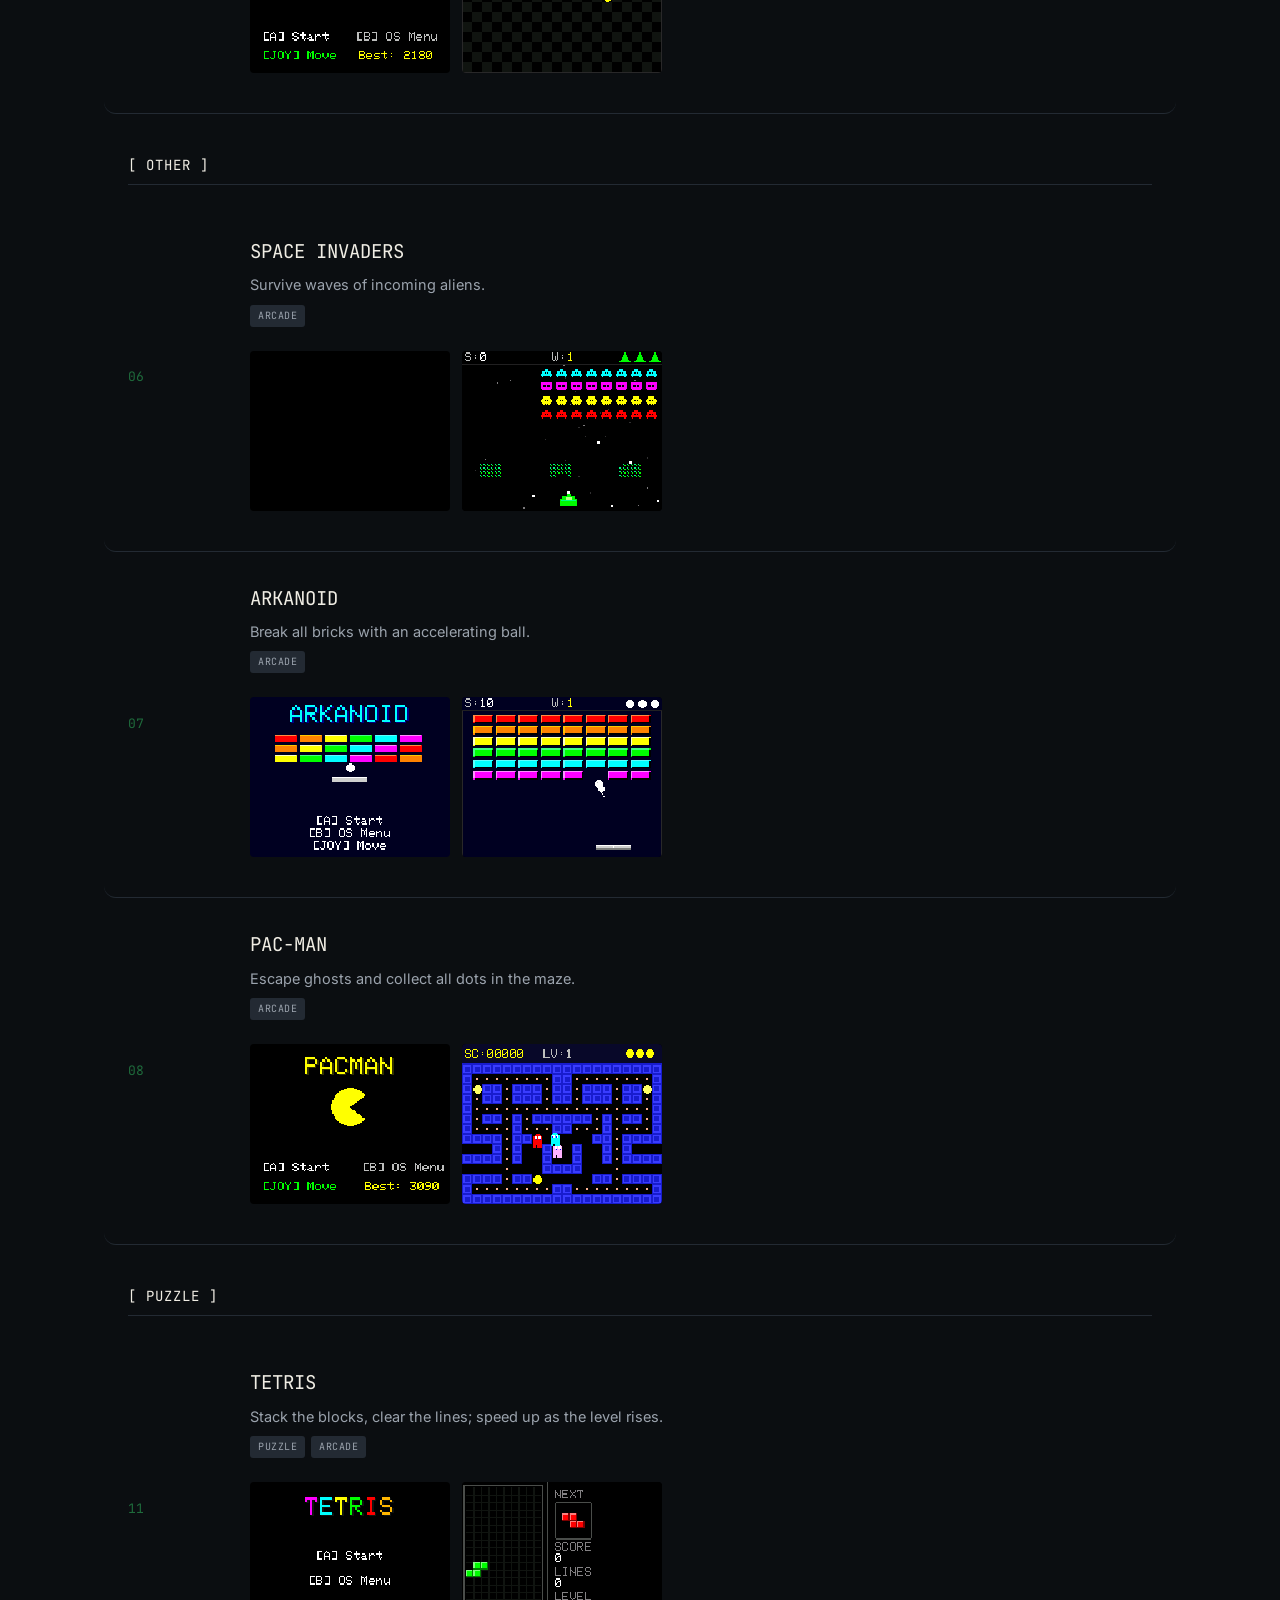
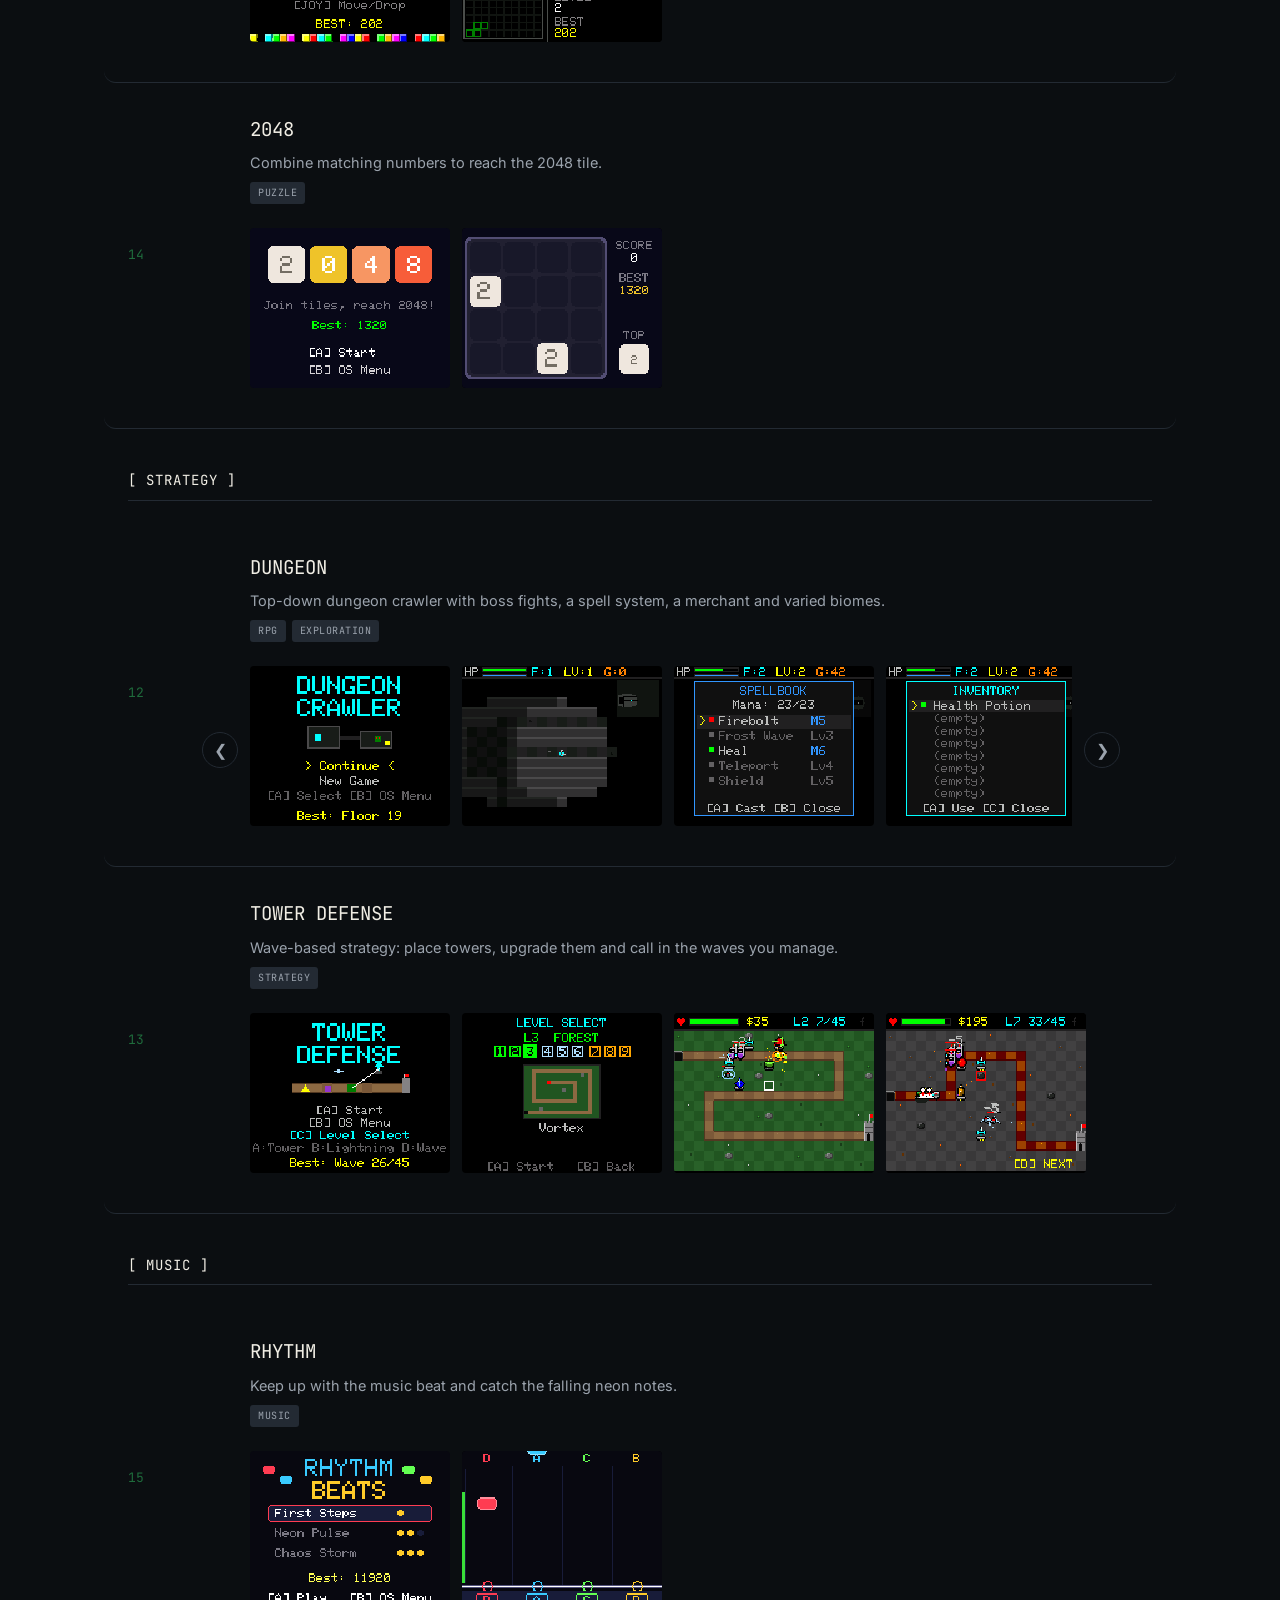
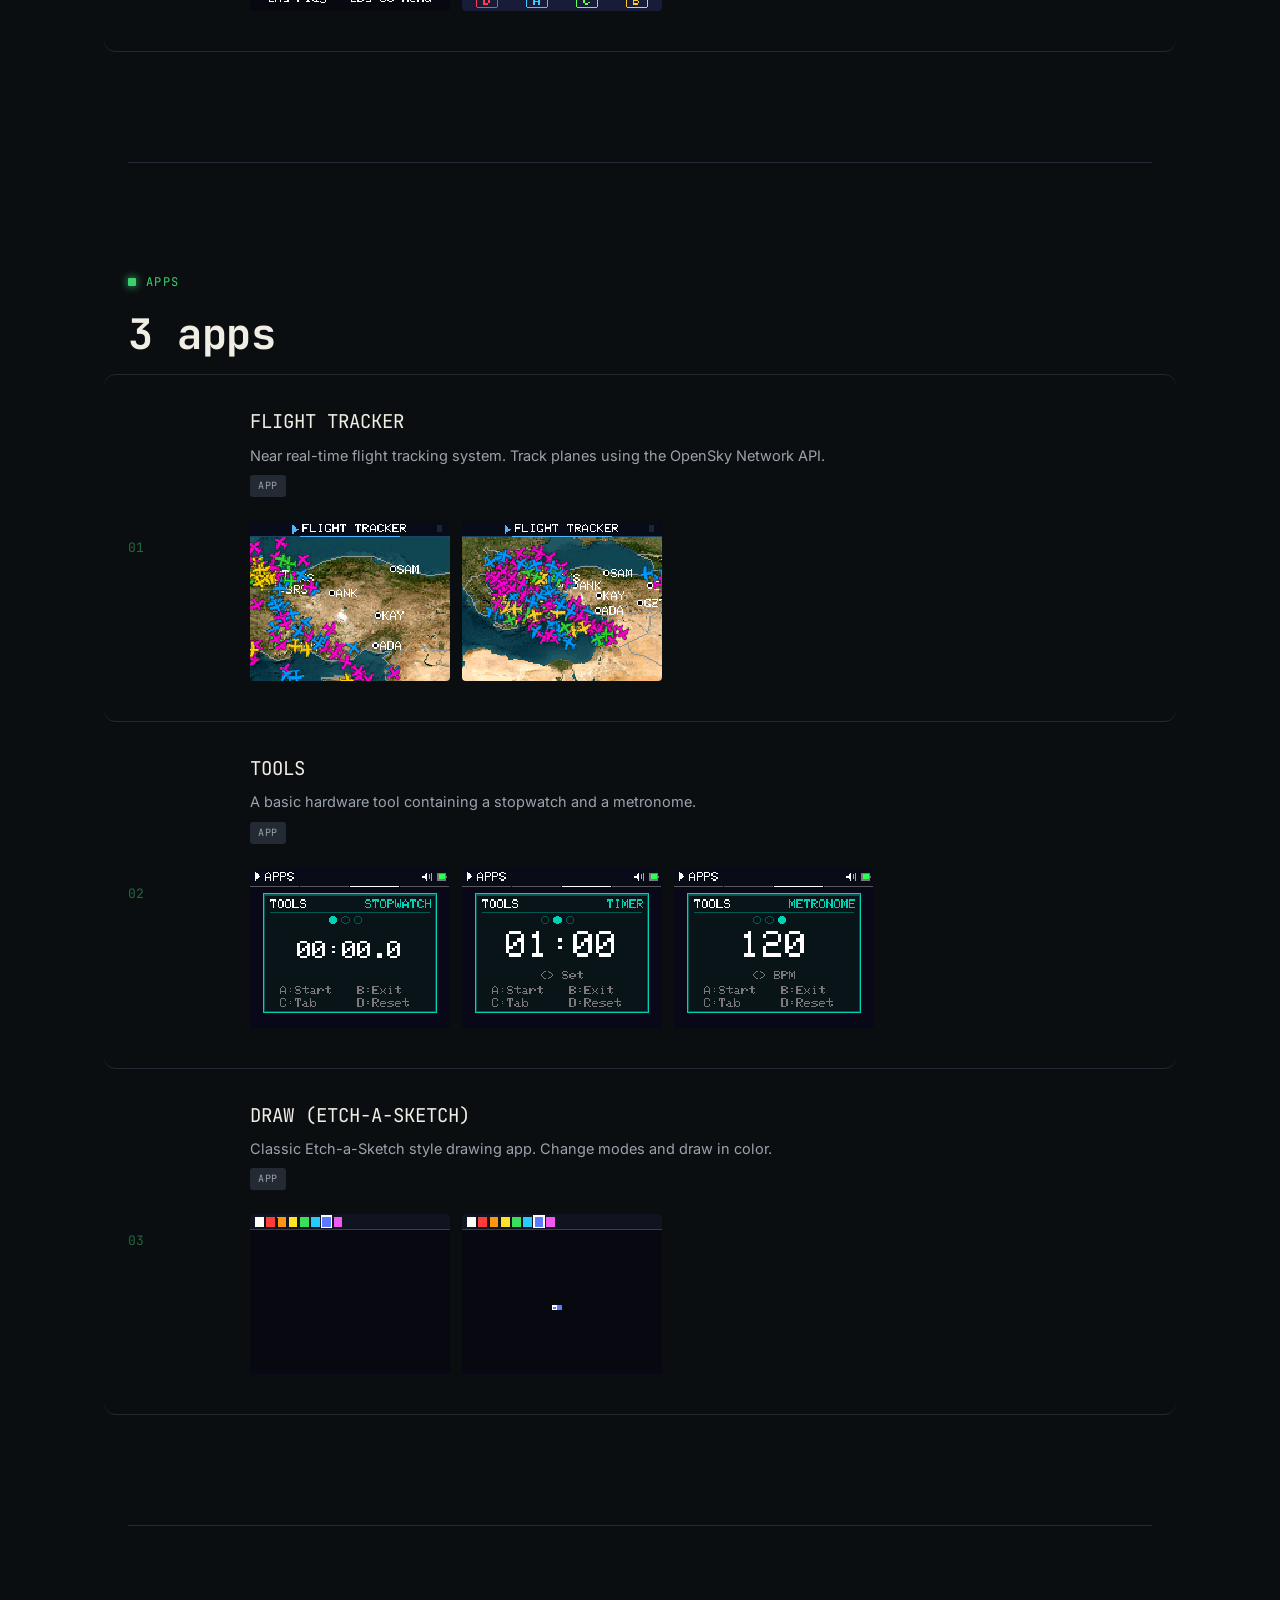
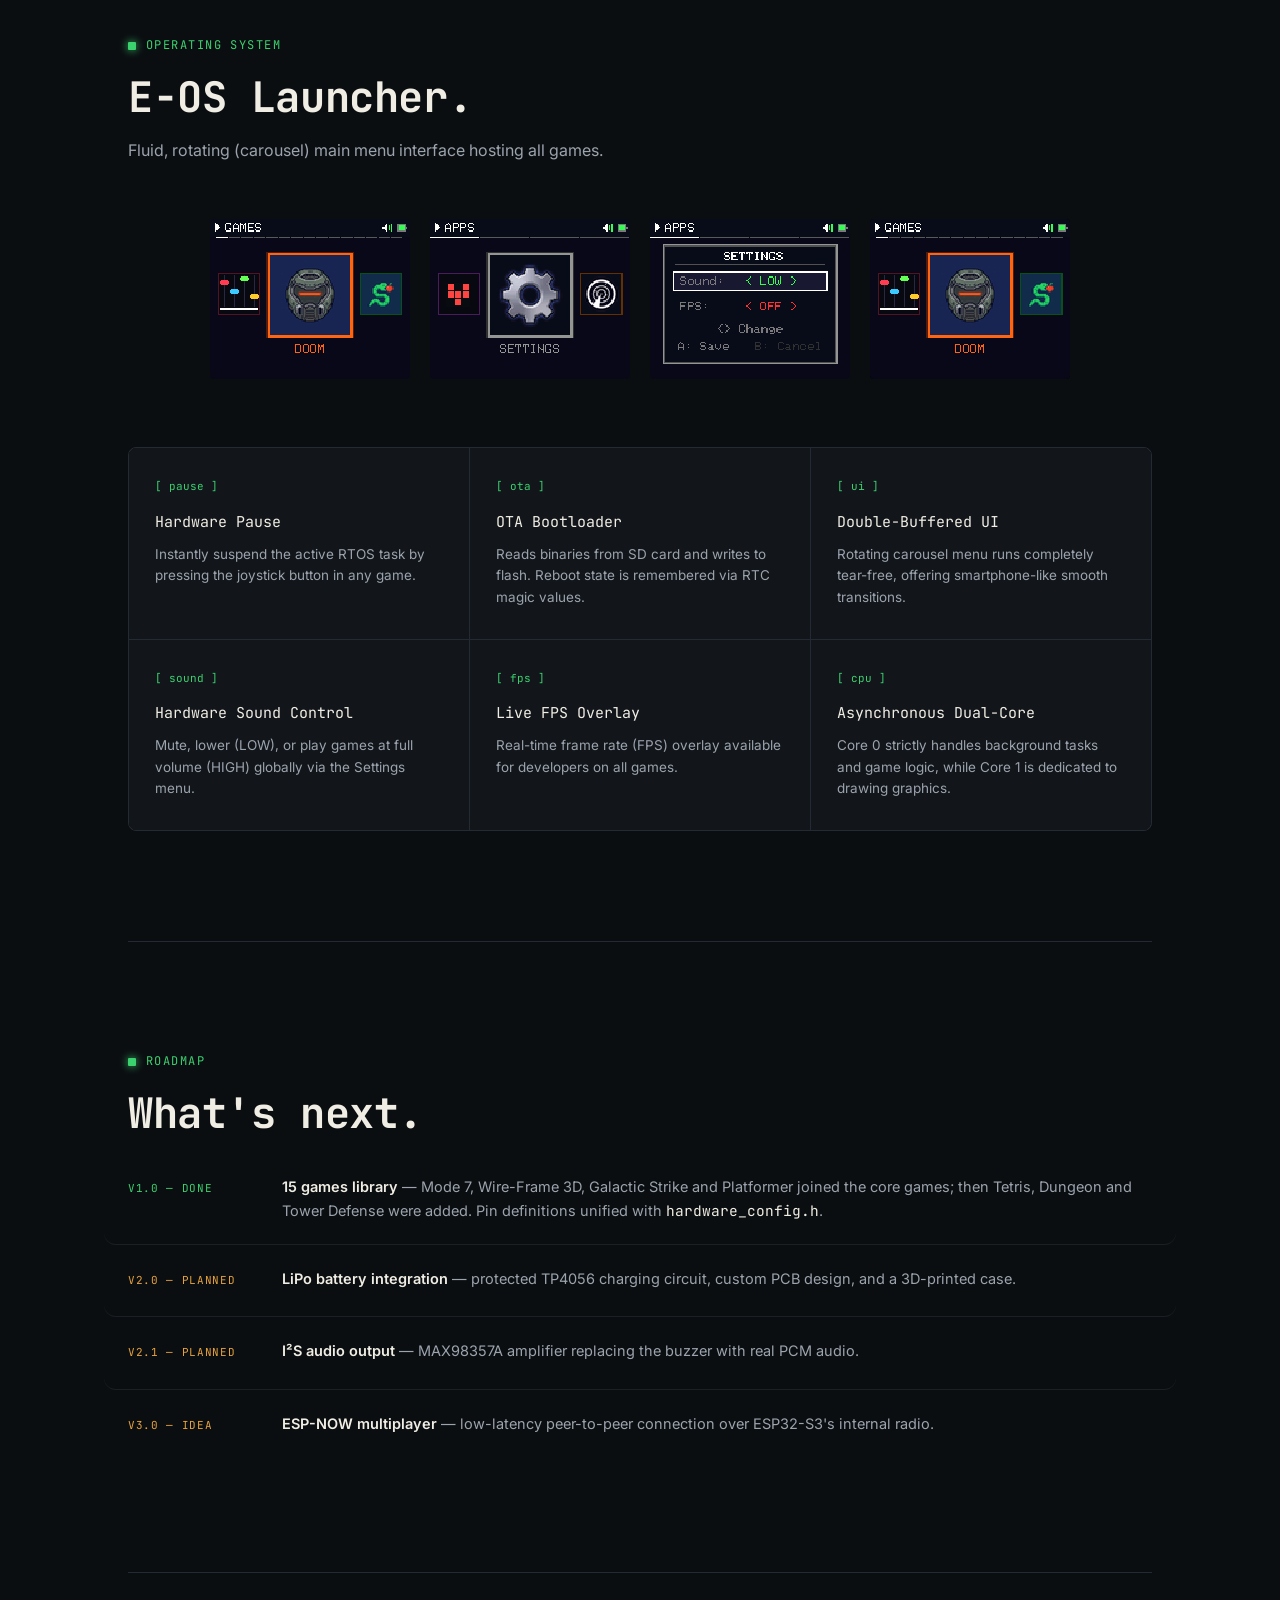
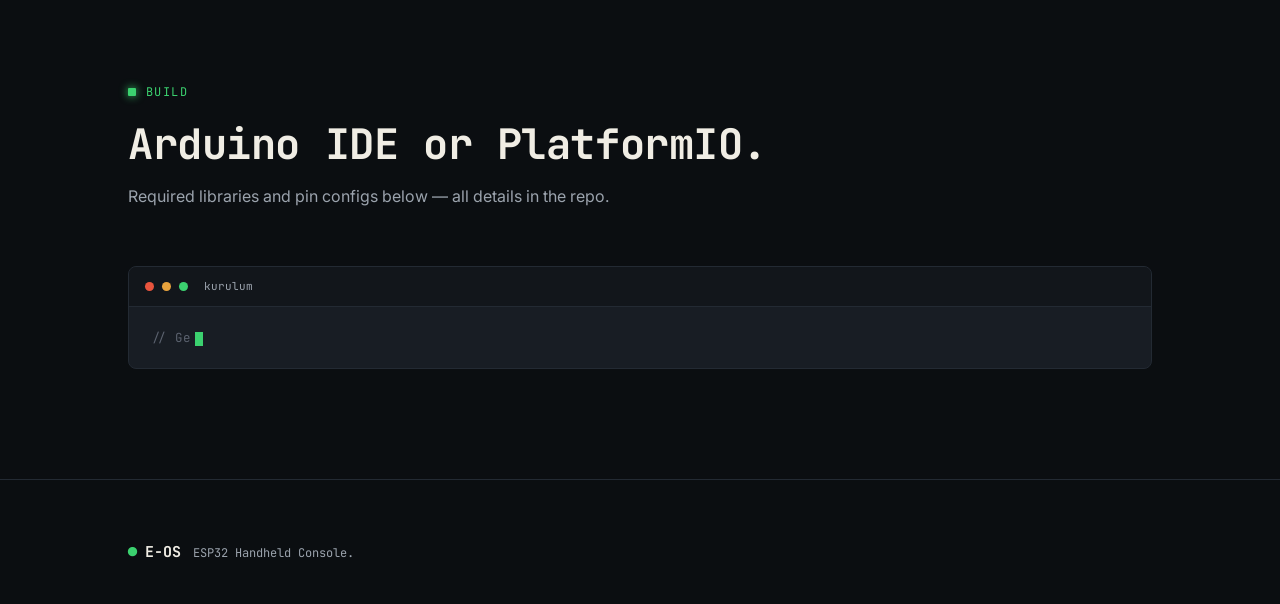
==== commit 46a25f1c: "v1.0" ====
--- a/docs/index.html
+++ b/docs/index.html
@@ -1,1781 +1,338 @@
-<!DOCTYPE html>
-<html lang="tr">
-<head>
-<meta charset="UTF-8">
-<meta name="viewport" content="width=device-width, initial-scale=1.0">
-<title>E-OS — El Konsolu</title>
-<link rel="icon" href="data:image/svg+xml,<svg xmlns='http://www.w3.org/2000/svg' viewBox='0 0 100 100'><rect x='15' y='25' width='70' height='50' rx='10' fill='%2312161B' stroke='%233BD16F' stroke-width='6'/><rect x='28' y='35' width='20' height='15' fill='%233BD16F' rx='2'/><circle cx='68' cy='40' r='5' fill='%23E8A33D'/><circle cx='58' cy='55' r='5' fill='%233BD16F'/></svg>">
-<meta name="theme-color" content="#0B0E11">
-<meta name="description" content="ESP32-S3 üzerinde çift ekranlı bir el konsolu — 10 oyun.">
-<link rel="preconnect" href="https://fonts.googleapis.com">
-<link rel="preconnect" href="https://fonts.gstatic.com" crossorigin>
-<link href="https://fonts.googleapis.com/css2?family=JetBrains+Mono:wght@400;500;600;700;800&family=Inter:wght@400;500;600;700&display=swap" rel="stylesheet">
-<style>
-
-:root {
-  --bg:        #0B0E11;
-  --panel:     #12161B;
-  --panel-2:   #181D24;
-  --line:      #232A33;
-  --line-dim:  #1A2026;
-  --trace:     #3BD16F;
-  --trace-dim: #1F6B3C;
-  --amber:     #E8A33D;
-  --amber-dim: #6B4D1D;
-  --paper:     #F0EDE4;
-  --paper-dim: #9BA3AD;
-  --red:       #E8543D;
-
-  --mono: 'JetBrains Mono', monospace;
-  --sans: 'Inter', sans-serif;
-}
-
-
-
-/* ============ REVEAL ANIMATIONS ============ */
-.reveal {
-  opacity: 0;
-  transform: translateY(30px);
-  transition: opacity 0.7s cubic-bezier(0.2, 0.8, 0.2, 1), transform 0.7s cubic-bezier(0.2, 0.8, 0.2, 1);
-}
-.reveal.active {
-  opacity: 1;
-  transform: translateY(0);
-}
-.stagger-1 { transition-delay: 0.1s; }
-.stagger-2 { transition-delay: 0.2s; }
-.stagger-3 { transition-delay: 0.3s; }
-.stagger-4 { transition-delay: 0.4s; }
-
-/* ============ TYPING EFFECT ============ */
-.code-typing-container {
-  opacity: 0;
-  transform: translateY(10px);
-  transition: opacity 0.4s ease, transform 0.4s ease;
-}
-.code-typing-container.active {
-  opacity: 1;
-  transform: translateY(0);
-}
-.type-cursor {
-  display: inline-block;
-  width: 8px;
-  height: 14px;
-  background: var(--trace);
-  animation: blink 1s step-end infinite;
-  vertical-align: middle;
-  margin-left: 4px;
-}
-@keyframes blink { 50% { opacity: 0; } }
-
-* { margin: 0; padding: 0; box-sizing: border-box; }
-
-html { scroll-behavior: smooth; scroll-padding-top: 90px; }
-
-body {
-  background: var(--bg);
-  color: var(--paper);
-  font-family: var(--sans);
-  line-height: 1.6;
-  overflow-x: hidden;
-}
-
-/* Faint PCB trace grid backdrop */
-body::before {
-  content: '';
-  position: fixed;
-  inset: 0;
-  background-image:
-    linear-gradient(var(--line-dim) 1px, transparent 1px),
-    linear-gradient(90deg, var(--line-dim) 1px, transparent 1px);
-  background-size: 48px 48px;
-  opacity: 0.35;
-  pointer-events: none;
-  z-index: 0;
-}
-
-a { color: inherit; }
-
-::selection { background: var(--trace-dim); color: var(--paper); }
-
-.wrap {
-  max-width: 1080px;
-  margin: 0 auto;
-  padding: 0 28px;
-  position: relative;
-  z-index: 1;
-}
-
-/* ============ TYPE SYSTEM ============ */
-.mono { font-family: var(--mono); }
-.eyebrow {
-  font-family: var(--mono);
-  font-size: 12px;
-  letter-spacing: 0.12em;
-  text-transform: uppercase;
-  color: var(--trace);
-  display: flex;
-  align-items: center;
-  gap: 10px;
-  margin-bottom: 18px;
-}
-.eyebrow::before {
-  content: '';
-  width: 8px; height: 8px;
-  background: var(--trace);
-  box-shadow: 0 0 8px var(--trace);
-  border-radius: 1px;
-  flex-shrink: 0;
-}
-
-h1, h2, h3 { font-family: var(--mono); font-weight: 700; letter-spacing: -0.01em; }
-
-.section-title {
-  font-size: clamp(28px, 4vw, 42px);
-  line-height: 1.15;
-  margin-bottom: 16px;
-  color: var(--paper);
-}
-.section-sub {
-  font-family: var(--sans);
-  font-size: 16px;
-  color: var(--paper-dim);
-  max-width: 560px;
-  margin-bottom: 56px;
-}
-
-section { padding: 110px 0; position: relative; }
-
-.rule {
-  border: none;
-  border-top: 1px solid var(--line);
-  margin: 0;
-}
-.rule.trace {
-  border-top: 1px dashed var(--trace-dim);
-}
-
-/* ============ NAV ============ */
-nav {
-  position: sticky;
-  top: 0;
-  z-index: 50;
-  background: rgba(11,14,17,0.88);
-  backdrop-filter: blur(10px);
-  border-bottom: 1px solid var(--line);
-}
-.nav-inner {
-  max-width: 1080px;
-  margin: 0 auto;
-  padding: 18px 28px;
-  display: flex;
-  justify-content: space-between;
-  align-items: center;
-}
-.nav-logo {
-  font-family: var(--mono);
-  font-weight: 700;
-  font-size: 15px;
-  color: var(--paper);
-  display: flex;
-  align-items: center;
-  gap: 8px;
-}
-.nav-logo .dot { color: var(--trace); }
-.nav-links {
-  display: flex;
-  gap: 28px;
-  font-family: var(--mono);
-  font-size: 13px;
-  color: var(--paper-dim);
-}
-.nav-links a { text-decoration: none; transition: color 0.15s; }
-.nav-links a:hover { color: var(--trace); }
-.nav-cta {
-  font-family: var(--mono);
-  font-size: 13px;
-  border: 1px solid var(--trace-dim);
-  color: var(--trace);
-  padding: 7px 14px;
-  border-radius: 3px;
-  text-decoration: none;
-  transition: all 0.15s;
-}
-.nav-cta:hover { background: var(--trace); color: var(--bg); }
-
-@media (max-width: 720px) {
-  .nav-links { display: none; }
-}
-
-/* ============ HERO ============ */
-.hero {
-  padding: 90px 0 70px;
-  display: grid;
-  grid-template-columns: 1.1fr 0.9fr;
-  gap: 56px;
-  align-items: center;
-}
-@media (max-width: 880px) {
-  .hero { grid-template-columns: 1fr; padding-top: 56px; }
-}
-
-.hero-title {
-  font-size: clamp(30px, 4.8vw, 56px);
-  line-height: 1.08;
-  color: var(--paper);
-  white-space: nowrap;
-}
-.hero-title .accent { color: var(--trace); }
-.hero-desc {
-  font-family: var(--sans);
-  font-size: 17px;
-  color: var(--paper-dim);
-  margin: 22px 0 32px;
-  max-width: 480px;
-}
-.hero-actions { display: flex; gap: 14px; flex-wrap: wrap; }
-.btn {
-  font-family: var(--mono);
-  font-size: 13px;
-  font-weight: 600;
-  padding: 13px 22px;
-  border-radius: 4px;
-  text-decoration: none;
-  display: inline-flex;
-  align-items: center;
-  gap: 8px;
-  transition: all 0.15s;
-}
-.btn-primary {
-  background: var(--trace);
-  color: #06120A;
-}
-.btn-primary:hover { 
-  background: #4FE585; 
-  transform: translateY(-2px); 
-  box-shadow: 0 6px 20px rgba(59, 209, 111, 0.4); 
-}
-.btn-ghost {
-  border: 1px solid var(--line);
-  color: var(--paper);
-}
-.btn-ghost:hover { 
-  border-color: var(--paper-dim); 
-  background: rgba(255, 255, 255, 0.04);
-  transform: translateY(-2px);
-  box-shadow: 0 6px 20px rgba(0, 0, 0, 0.2);
-}
-
-.hero-stats {
-  display: flex;
-  gap: 28px;
-  margin-top: 44px;
-  font-family: var(--mono);
-}
-.stat-num { font-size: 22px; color: var(--amber); font-weight: 700; }
-.stat-label { font-size: 11px; color: var(--paper-dim); text-transform: uppercase; letter-spacing: 0.06em; margin-top: 2px; }
-
-.hero-frame {
-  position: relative;
-  border: 1px solid var(--line);
-  border-radius: 8px;
-  overflow: hidden;
-  background: var(--panel);
-}
-.hero-frame img { width: 100%; display: block; }
-.hero-frame::after {
-  content: '';
-  position: absolute; inset: 0;
-  background: linear-gradient(180deg, transparent 60%, rgba(11,14,17,0.5));
-  pointer-events: none;
-}
-.hero-frame-tag {
-  position: absolute;
-  bottom: 12px; left: 14px;
-  font-family: var(--mono);
-  font-size: 11px;
-  color: var(--paper);
-  background: rgba(11,14,17,0.7);
-  padding: 4px 9px;
-  border-radius: 3px;
-  border: 1px solid var(--line);
-  z-index: 2;
-}
-
-/* ============ SPEC STRIP ============ */
-.spec-strip {
-  display: grid;
-  grid-template-columns: repeat(4, 1fr);
-  border: 1px solid var(--line);
-  border-radius: 6px;
-  overflow: hidden;
-  margin: 70px 0;
-}
-.spec-cell {
-  padding: 20px 22px;
-  border-right: 1px solid var(--line);
-  background: var(--panel);
-  transition: background 0.2s ease;
-}
-.spec-cell:hover {
-  background: #1C222A;
-}
-.spec-cell:last-child { border-right: none; }
-.spec-label {
-  font-family: var(--mono);
-  font-size: 10px;
-  color: var(--trace);
-  text-transform: uppercase;
-  letter-spacing: 0.08em;
-  margin-bottom: 6px;
-}
-.spec-val {
-  font-family: var(--mono);
-  font-size: clamp(12px, 1.3vw, 15px);
-  color: var(--paper);
-  font-weight: 600;
-  white-space: nowrap;
-}
-@media (max-width: 720px) {
-  .spec-strip { grid-template-columns: repeat(2, 1fr); }
-  .spec-cell:nth-child(2) { border-right: none; }
-}
-
-/* ============ SCHEMATIC (signature element) ============ */
-.schematic-section { background: var(--panel); border-top: 1px solid var(--line); border-bottom: 1px solid var(--line); }
-
-/* Bridge kaldirildi (Sinir cizgisi tasmis gibi gorunuyordu) */
-
-.schematic-board {
-  position: relative;
-  background: var(--bg);
-  border: 1px solid var(--line);
-  border-radius: 10px;
-  padding: 40px;
-  margin-top: 20px;
-}
-.schematic-svg-wrap { position: relative; width: 100%; }
-.schem-node {
-  cursor: pointer;
-}
-.schem-node circle {
-  fill: var(--panel-2);
-  stroke: var(--trace-dim);
-  stroke-width: 1.5;
-  transition: all 0.2s;
-}
-.schem-node:hover circle, .schem-node.active circle {
-  fill: var(--trace);
-  stroke: var(--trace);
-}
-.schem-node text {
-  font-family: var(--mono);
-  font-size: 10px;
-  fill: var(--paper-dim);
-  pointer-events: none;
-}
-.schem-node:hover text, .schem-node.active text { fill: var(--paper); }
-.schem-line {
-  stroke: var(--line);
-  stroke-width: 1.5;
-  fill: none;
-  transition: stroke 0.2s;
-}
-.schem-line.active { stroke: var(--trace); }
-
-@media (max-width: 600px) {
-  .schem-node text { font-size: 13px; }
-  .schematic-board { padding: 22px 14px; }
-}
-
-.pin-readout {
-  margin-top: 28px;
-  border-top: 1px dashed var(--line);
-  padding-top: 22px;
-  display: grid;
-  grid-template-columns: 140px 1fr;
-  gap: 18px;
-  align-items: start;
-  min-height: 70px;
-}
-.pin-readout-label {
-  font-family: var(--mono);
-  font-size: 11px;
-  color: var(--trace);
-  text-transform: uppercase;
-  letter-spacing: 0.08em;
-}
-.pin-readout-val {
-  font-family: var(--mono);
-  font-size: 14px;
-  color: var(--paper);
-}
-.pin-readout-val .pin-detail { color: var(--paper-dim); font-size: 12.5px; display: block; margin-top: 4px; }
-
-.schem-hint {
-  font-family: var(--mono);
-  font-size: 11px;
-  color: var(--paper-dim);
-  margin-top: 14px;
-  text-align: center;
-}
-
-/* ============ ARCHITECTURE DIAGRAM ============ */
-.arch-grid {
-  display: grid;
-  grid-template-columns: 1fr 1fr;
-  gap: 1px;
-  background: var(--line);
-  border: 1px solid var(--line);
-  border-radius: 8px;
-  overflow: hidden;
-}
-.arch-cell {
-  background: var(--panel);
-  padding: 28px 26px;
-  transition: background 0.2s ease;
-}
-.arch-cell:hover {
-  background: #1C222A;
-}
-.arch-core-label {
-  font-family: var(--mono);
-  font-size: 11px;
-  color: var(--amber);
-  letter-spacing: 0.08em;
-  margin-bottom: 10px;
-}
-.arch-task {
-  font-family: var(--mono);
-  font-size: 14px;
-  color: var(--paper);
-  padding: 9px 0;
-  border-bottom: 1px solid var(--line-dim);
-  display: flex;
-  justify-content: space-between;
-}
-.arch-task:last-child { border-bottom: none; }
-.arch-task .pri { color: var(--paper-dim); font-size: 12px; }
-@media (max-width: 720px) {
-  .arch-grid { grid-template-columns: 1fr; }
-}
-
-/* ============ GAMES ============ */
-.game-list { display: flex; flex-direction: column; }
-.game-row {
-  display: grid;
-  grid-template-columns: 90px 1fr auto;
-  gap: 32px;
-  padding: 32px 24px;
-  margin: 0 -24px;
-  border-bottom: 1px solid var(--line);
-  align-items: center;
-  transition: all 0.25s ease;
-  border-radius: 12px;
-}
-.game-row:hover {
-  background: var(--panel);
-  transform: scale(1.01) translateX(4px);
-  border-color: transparent;
-  box-shadow: 0 12px 30px rgba(0, 0, 0, 0.3);
-  z-index: 2;
-  position: relative;
-}
-.game-row:first-child { border-top: 1px solid var(--line); }
-.game-row:first-child:hover { border-top-color: transparent; }
-@media (max-width: 780px) {
-  .game-row { grid-template-columns: 1fr; gap: 14px; }
-}
-.game-idx {
-  font-family: var(--mono);
-  font-size: 13px;
-  color: var(--trace-dim);
-}
-.game-name {
-  font-family: var(--mono);
-  font-size: 19px;
-  color: var(--paper);
-  margin-bottom: 6px;
-}
-.game-tag {
-  display: inline-block;
-  font-family: var(--mono);
-  font-size: 10px;
-  letter-spacing: 0.05em;
-  padding: 3px 8px;
-  border-radius: 3px;
-  margin-right: 6px;
-  margin-top: 8px;
-}
-.tag-new { background: var(--amber-dim); color: var(--amber); }
-.tag-core { background: var(--line); color: var(--paper-dim); }
-.game-desc {
-  font-family: var(--sans);
-  font-size: 14.5px;
-  color: var(--paper-dim);
-}
-.game-meta {
-  font-family: var(--mono);
-  font-size: 12px;
-  color: var(--paper-dim);
-  text-align: right;
-}
-.game-meta .meta-line { margin-bottom: 4px; }
-.game-meta .meta-val { color: var(--trace); }
-@media (max-width: 780px) {
-  .game-meta { text-align: left; }
-}
-
-/* ============ GAME GALLERY & LIGHTBOX ============ */
-.game-content {
-  /* display: flex; flex-direction: column; kaldirildi (tag'lerin uzamasini engellemek icin) */
-  min-width: 0; /* Grid icinde tasma yapmamasi icin cok kritik! */
-}
-.game-gallery {
-  display: flex;
-  gap: 12px;
-  margin-top: 24px;
-  overflow-x: auto;
-  padding-bottom: 12px;
-  scrollbar-width: thin;
-  scrollbar-color: var(--line) transparent;
-  scroll-behavior: smooth;
-  -webkit-overflow-scrolling: touch;
-}
-.game-gallery::-webkit-scrollbar { height: 6px; }
-.game-gallery::-webkit-scrollbar-thumb { background: var(--line); border-radius: 3px; }
-.game-gallery::-webkit-scrollbar-thumb:hover { background: var(--trace-dim); }
-
-.game-shot {
-  height: 90px;
-  border-radius: 6px;
-  border: 1px solid var(--line);
-  transition: transform 0.2s ease, border-color 0.2s ease;
-  cursor: zoom-in;
-  object-fit: contain;
-  background: #000;
-  image-rendering: pixelated; /* Retro gorunum */
-}
-.game-shot:hover {
-  transform: scale(1.04);
-  border-color: var(--trace);
-}
-
-/* Lightbox */
-.lb-nav {
-  position: absolute;
-  top: 50%;
-  transform: translateY(-50%);
-  color: var(--paper-dim);
-  font-size: 48px;
-  cursor: pointer;
-  padding: 20px 30px;
-  user-select: none;
-  transition: color 0.2s, transform 0.2s;
-  display: flex;
-  align-items: center;
-  justify-content: center;
-  z-index: 10000;
-}
-.lb-nav:hover {
-  color: var(--trace);
-  transform: translateY(-50%) scale(1.15);
-}
-.lb-prev { left: 10px; }
-.lb-next { right: 10px; }
-
-.lightbox {
-  position: fixed;
-  inset: 0;
-  background: rgba(11,14,17,0.95);
-  backdrop-filter: blur(8px);
-  z-index: 9999;
-  display: flex;
-  align-items: center;
-  justify-content: center;
-  opacity: 0;
-  pointer-events: none;
-  transition: opacity 0.3s ease;
-}
-.lightbox.active {
-  opacity: 1;
-  pointer-events: auto;
-}
-.lightbox img {
-  width: 90vw;
-  max-width: 800px;
-  height: auto;
-  border: 2px solid var(--trace);
-  border-radius: 12px;
-  box-shadow: 0 20px 50px rgba(0,0,0,0.8);
-  transform: scale(0.95);
-  transition: transform 0.3s cubic-bezier(0.2, 0.8, 0.2, 1);
-  image-rendering: pixelated; 
-}
-.lightbox.active img {
-  transform: scale(1);
-}
-@media (min-width: 768px) {
-  .lightbox img {
-    width: auto;
-    height: 70vh;
-  }
-}
-.lightbox-close {
-  position: absolute;
-  top: 30px;
-  right: 40px;
-  color: var(--paper-dim);
-  font-family: var(--mono);
-  font-size: 32px;
-  cursor: pointer;
-  transition: color 0.2s;
-  user-select: none;
-}
-.lightbox-close:hover { color: var(--trace); }
-
-/* ============ BUILD / OS ============ */
-.feature-grid {
-  display: grid;
-  grid-template-columns: repeat(3, 1fr);
-  gap: 1px;
-  background: var(--line);
-  border: 1px solid var(--line);
-  border-radius: 8px;
-  overflow: hidden;
-}
-.feature-cell {
-  background: var(--panel);
-  padding: 30px 26px;
-  transition: background 0.2s ease;
-}
-.feature-cell:hover {
-  background: #1C222A;
-}
-.feature-icon {
-  font-family: var(--mono);
-  font-size: 11px;
-  color: var(--trace);
-  margin-bottom: 14px;
-}
-.feature-title {
-  font-family: var(--mono);
-  font-size: 15px;
-  color: var(--paper);
-  margin-bottom: 10px;
-}
-.feature-desc {
-  font-family: var(--sans);
-  font-size: 13.5px;
-  color: var(--paper-dim);
-}
-@media (max-width: 780px) {
-  .feature-grid { grid-template-columns: 1fr; }
-}
-
-/* ============ CODE BLOCK DECOR ============ */
-.code-window {
-  background: var(--panel-2);
-  border: 1px solid var(--line);
-  border-radius: 8px;
-  overflow: hidden;
-}
-.code-titlebar {
-  display: flex;
-  align-items: center;
-  gap: 8px;
-  padding: 11px 16px;
-  background: var(--panel);
-  border-bottom: 1px solid var(--line);
-}
-.code-dot { width: 9px; height: 9px; border-radius: 50%; }
-.code-titlebar span {
-  font-family: var(--mono);
-  font-size: 11px;
-  color: var(--paper-dim);
-  margin-left: 8px;
-}
-.code-window pre {
-  font-family: var(--mono);
-  font-size: 12.5px;
-  line-height: 1.7;
-  padding: 20px 22px;
-  overflow-x: auto;
-  color: var(--paper-dim);
-}
-.code-window .kw { color: #C792EA; }
-.code-window .fn { color: var(--trace); }
-.code-window .cm { color: #5C6370; }
-.code-window .nm { color: var(--amber); }
-.code-window .str { color: #98C379; }
-
-/* ============ ROADMAP ============ */
-.roadmap-row {
-  display: grid;
-  grid-template-columns: 130px 1fr;
-  gap: 24px;
-  padding: 22px 24px;
-  margin: 0 -24px;
-  border-bottom: 1px solid var(--line-dim);
-  transition: all 0.25s ease;
-  border-radius: 12px;
-}
-.roadmap-row:hover {
-  background: var(--panel);
-  transform: scale(1.01) translateX(4px);
-  border-color: transparent;
-  box-shadow: 0 12px 30px rgba(0, 0, 0, 0.3);
-  z-index: 2;
-  position: relative;
-}
-.roadmap-row:last-child { border-bottom: none; }
-.roadmap-row:last-child:hover { border-bottom-color: transparent; }
-.roadmap-tag {
-  font-family: var(--mono);
-  font-size: 11px;
-  text-transform: uppercase;
-  letter-spacing: 0.06em;
-  padding: 5px 0;
-}
-.roadmap-tag.done { color: var(--trace); }
-.roadmap-tag.planned { color: var(--amber); }
-.roadmap-text { font-family: var(--sans); font-size: 14.5px; color: var(--paper-dim); }
-.roadmap-text strong { color: var(--paper); font-weight: 600; }
-
-/* ============ FOOTER ============ */
-footer {
-  padding: 60px 0 40px;
-  border-top: 1px solid var(--line);
-}
-.footer-row {
-  display: flex;
-  justify-content: space-between;
-  align-items: center;
-  flex-wrap: wrap;
-  gap: 16px;
-}
-.footer-links { display: flex; gap: 22px; font-family: var(--mono); font-size: 12.5px; color: var(--paper-dim); }
-.footer-links a { text-decoration: none; }
-.footer-links a:hover { color: var(--trace); }
-.footer-sig { font-family: var(--mono); font-size: 12px; color: var(--paper-dim); }
-
-/* reduced motion */
-@media (prefers-reduced-motion: reduce) {
-  html { scroll-behavior: auto; }
-  * { transition: none !important; animation: none !important; }
-}
-
-/* focus visibility */
-a:focus-visible, button:focus-visible, .schem-node:focus-visible circle {
-  outline: 2px solid var(--trace);
-  outline-offset: 2px;
-}
-
-
-
-/* ============ CANVAS E-OS SIMULATOR ============ */
-.eos-hardware {
-  background: #111;
-  padding: 24px;
-  border-radius: 16px;
-  border: 1px solid var(--line);
-  box-shadow: 0 20px 50px rgba(0,0,0,0.9), inset 0 2px 10px rgba(255,255,255,0.05);
-  display: inline-flex;
-  flex-direction: column;
-  align-items: center;
-  position: relative;
-  cursor: pointer;
-}
-#eosCanvas {
-  width: 400px;
-  max-width: 100%;
-  height: auto;
-  aspect-ratio: 160 / 128;
-  background: #000;
-  border: 2px solid #000;
-  border-radius: 4px;
-  box-shadow: 0 0 0 4px #222, inset 0 0 20px rgba(0,0,0,1);
-  image-rendering: pixelated;
-}
-.eos-logo {
-  margin-top: 24px;
-  font-family: var(--mono);
-  font-size: 14px;
-  letter-spacing: 4px;
-  color: #444;
-  font-weight: bold;
-}
-
-  /* MOBILE LAYOUT FIXES */
-
-@media (max-width: 600px) {
-  .spec-strip { grid-template-columns: 1fr !important; gap: 16px; }
-  .wrap { padding: 0 20px !important; }
-  .schematic-board { 
-    overflow-x: auto; 
-    margin: 0 -20px; 
-    border-radius: 0;
-    border-left: none;
-    border-right: none;
-  }
-  .schematic-svg { min-width: 700px; }
-  .code-window { max-width: 100vw; box-sizing: border-box; }
-}
-</style>
-</head>
-<body>
-
-
-
-<nav>
-  <div class="nav-inner">
-    <div class="nav-logo"><span class="dot">●</span> E-OS</div>
-    <div class="nav-links">
-      <a href="#mimari">Mimari</a>
-      <a href="#oyunlar">Oyunlar</a>
-      <a href="#yol-haritasi">Yol Haritası</a>
-    </div>
-    <a class="nav-cta" href="https://github.com/emir173/esp32-console" target="_blank" rel="noopener">GitHub →</a>
-  </div>
-</nav>
-
-<div class="wrap">
-
-  <!-- ============ HERO ============ -->
-  <section class="hero reveal">
-    <div>
-      <h1 class="hero-title">ESP32 <span class="accent">el konsolu</span></h1>
-      <p class="hero-desc">
-        Tek kart, iki ekran. Bir çekirdek arka planda oyun matematiğini ve fizikleri hesaplarken, diğeri sadece grafikleri çizer. 10 farklı oyun, sıfır takılma.
-      </p>
-      <div class="hero-actions">
-        <a class="btn btn-primary" href="#mimari">Mimariyi İncele</a>
-        <a class="btn btn-ghost" href="https://github.com/emir173/esp32-console" target="_blank" rel="noopener">Kaynak Kod</a>
-      </div>
-    </div>
-    <div class="hero-frame">
-      <img src="images/hero.jpg" alt="E-OS konsol ön görünüm">
-      
-    </div>
-  </section>
-
-  <div class="spec-strip">
-    <div class="spec-cell"><div class="spec-label">İşlemci</div><div class="spec-val">Dual-Core 240MHz</div></div>
-    <div class="spec-cell"><div class="spec-label">Bellek</div><div class="spec-val">16MB Flash / 8MB PSRAM</div></div>
-    <div class="spec-cell"><div class="spec-label">Ekranlar</div><div class="spec-val">160×128 TFT + 128×64 OLED</div></div>
-    <div class="spec-cell"><div class="spec-label">Dil</div><div class="spec-val">C/C++ · Arduino Fw</div></div>
-  </div>
-
-</div>
-
-<!-- ============ SCHEMATIC (SIGNATURE) ============ -->
-<section class="schematic-section" id="pinout">
-  <div class="wrap">
-    <div class="eyebrow">DEVRE ŞEMASI</div>
-    <h2 class="section-title">Pin bağlantıları.</h2>
-
-    <div class="schematic-board">
-      <div class="schematic-svg-wrap">
-        <svg id="schemSvg" viewBox="0 0 760 340" style="width:100%; height:auto; display:block;">
-          <!-- connecting lines (drawn first, under nodes) -->
-          <g id="schemLines"></g>
-          <!-- MCU center -->
-          <g>
-            <rect x="320" y="130" width="120" height="60" rx="6" fill="#181D24" stroke="#3BD16F" stroke-width="1.5"/>
-            <text x="380" y="156" text-anchor="middle" font-family="JetBrains Mono" font-size="12" fill="#F0EDE4" font-weight="700">ESP32-S3</text>
-            <text x="380" y="171" text-anchor="middle" font-family="JetBrains Mono" font-size="8.5" fill="#9BA3AD">N16R8 · Dual-Core</text>
-          </g>
-          <!-- nodes will be injected by JS -->
-          <g id="schemNodes"></g>
-        </svg>
-      </div>
-
-      <div class="pin-readout">
-        <div class="pin-readout-label">// seçili hat</div>
-        <div class="pin-readout-val" id="pinReadout">
-          Üstteki şemada bir düğüme dokun veya gezin.
-          <span class="pin-detail">Her düğüm gerçek GPIO atamasını ve paylaşılan hat varsa hangi modüllerle paylaşıldığını gösterir.</span>
-        </div>
-      </div>
-    </div>
-  </div>
-</section>
-
-<div class="wrap">
-
-  <!-- ============ ARCHITECTURE ============ -->
-  <section id="mimari">
-    <div class="eyebrow">ÇİFT ÇEKİRDEK MİMARİSİ</div>
-    <h2 class="section-title">Core 0 hesaplar. Core 1 çizer.<br>Hiçbiri birbirini bekletmez.</h2>
-    <p class="section-sub">Tüm yük iki çekirdeğe dengeli şekilde paylaştırıldı. Oyunun zorlu matematiğini ve fiziklerini arka planda Core 0 hesaplarken, Core 1 sadece ekrana kusursuz ve akıcı görüntüler çizmeye odaklanır.</p>
-
-    <div class="arch-grid">
-      <div class="arch-cell reveal stagger-1">
-        <div class="arch-core-label">CORE 0 — HESAPLAMA</div>
-        <div class="arch-task"><span>TaskEngine</span><span class="pri">priority 2</span></div>
-        <div class="arch-task"><span style="color:var(--paper-dim); font-size:12.5px;">↳ raycasting · fizik · AI</span><span class="pri">~30KB stack</span></div>
-        <div class="arch-task"><span>TaskRadar</span><span class="pri">priority 1</span></div>
-        <div class="arch-task"><span style="color:var(--paper-dim); font-size:12.5px;">↳ OLED çizimi, düşük öncelik</span><span class="pri"></span></div>
-      </div>
-      <div class="arch-cell reveal stagger-2">
-        <div class="arch-core-label">CORE 1 — RENDER</div>
-        <div class="arch-task"><span>TaskDisplay</span><span class="pri">priority 3</span></div>
-        <div class="arch-task"><span style="color:var(--paper-dim); font-size:12.5px;">↳ pushImage · HUD delta-draw</span><span class="pri">tek başına</span></div>
-        <div class="arch-task"><span style="color:var(--paper-dim); font-size:12.5px;">↳ triple buffer swap, mutex korumalı</span><span class="pri"></span></div>
-      </div>
-    </div>
-
-    <div style="margin-top: 44px;" class="reveal stagger-3">
-      <div class="code-window">
-        <div class="code-titlebar">
-          <div class="code-dot" style="background:#E8543D"></div>
-          <div class="code-dot" style="background:#E8A33D"></div>
-          <div class="code-dot" style="background:#3BD16F"></div>
-          <span>doom.ino — triple buffer swap</span>
-        </div>
-        <pre><span class="cm">// fb_render: TaskEngine'in yazdığı buffer
-// fb_display: TaskDisplay'in okuduğu buffer
-// fb_ready: el değiştirmeye hazır olan buffer</span>
-<span class="kw">if</span> (<span class="fn">xSemaphoreTake</span>(fb_swap_mutex, <span class="fn">pdMS_TO_TICKS</span>(<span class="nm">2</span>)) == pdTRUE) {
-  fb_ready  = fb_render;
-  fb_render = <span class="cm">/* üçüncü boş buffer'ı seç */</span>;
-  <span class="fn">xSemaphoreGive</span>(fb_swap_mutex);
-}</pre>
-      </div>
-    </div>
-  </section>
-
-  <hr class="rule trace">
-
-  <!-- ============ GAMES ============ -->
-  <section id="oyunlar">
-    <div class="eyebrow">OYUN KÜTÜPHANESİ</div>
-    <h2 class="section-title">10 oyun</h2>
-
-    <div class="game-list">
-
-      <div class="game-row reveal">
-        <div class="game-idx">01</div>
-        <div class="game-content">
-          <div class="game-name">DOOM</div>
-          <div class="game-desc">3D labirentlerde düşmanlara karşı hayatta kal.</div>
-          <span class="game-tag tag-new">FPS</span><span class="game-tag tag-core">3D RAYCAST</span><span class="game-tag tag-core">AKSİYON</span>
-          <div class="game-gallery">
-            <img src="screenshots/Doom/123.bmp" class="game-shot" onclick="openLightbox(this)" loading="lazy">
-            <img src="screenshots/Doom/22.bmp" class="game-shot" onclick="openLightbox(this)" loading="lazy">
-            <img src="screenshots/Doom/SCR_022.bmp" class="game-shot" onclick="openLightbox(this)" loading="lazy">
-            <img src="screenshots/Doom/SCR_039.bmp" class="game-shot" onclick="openLightbox(this)" loading="lazy">
-            <img src="screenshots/Doom/SCR_040.bmp" class="game-shot" onclick="openLightbox(this)" loading="lazy">
-            <img src="screenshots/Doom/SCR_041.bmp" class="game-shot" onclick="openLightbox(this)" loading="lazy">
-            <img src="screenshots/Doom/SCR_042.bmp" class="game-shot" onclick="openLightbox(this)" loading="lazy">
-          </div>
-        </div>
-        <div class="game-meta"></div>
-      </div>
-
-      <div class="game-row reveal">
-        <div class="game-idx">02</div>
-        <div class="game-content">
-          <div class="game-name">MODE 7 RACING</div>
-          <div class="game-desc">Klasik yarış mekanikleri. Checkpointleri toplayarak rakiplerini geride bırak.</div>
-          <span class="game-tag tag-core">MODE-7</span>
-          <div class="game-gallery">
-            <img src="screenshots/Mode 7/SCR_031.bmp" class="game-shot" onclick="openLightbox(this)" loading="lazy">
-            <img src="screenshots/Mode 7/SCR_032.bmp" class="game-shot" onclick="openLightbox(this)" loading="lazy">
-            <img src="screenshots/Mode 7/SCR_033.bmp" class="game-shot" onclick="openLightbox(this)" loading="lazy">
-          </div>
-        </div>
-        <div class="game-meta"></div>
-      </div>
-
-      <div class="game-row reveal">
-        <div class="game-idx">03</div>
-        <div class="game-content">
-          <div class="game-name">WIRE-FRAME 3D</div>
-          <div class="game-desc">Üç boyutlu uzay savaşları ve tehlikeli tünel uçuşları.</div>
-          <span class="game-tag tag-core">POLYGON 3D</span>
-          <div class="game-gallery">
-            <img src="screenshots/Wire 3D/SCR_001.bmp" class="game-shot" onclick="openLightbox(this)" loading="lazy">
-            <img src="screenshots/Wire 3D/1.bmp" class="game-shot" onclick="openLightbox(this)" loading="lazy">
-            <img src="screenshots/Wire 3D/SCR_004.bmp" class="game-shot" onclick="openLightbox(this)" loading="lazy">
-          </div>
-        </div>
-        <div class="game-meta"></div>
-      </div>
-
-      <div class="game-row reveal">
-        <div class="game-idx">04</div>
-        <div class="game-content">
-          <div class="game-name">GALACTIC STRIKE</div>
-          <div class="game-desc">Düşman filolarına karşı hayatta kal, güçlendirmeleri topla ve bölüm sonu canavarlarını yen.</div>
-          <span class="game-tag tag-core">SHOOT-EM-UP</span>
-          <div class="game-gallery">
-            <img src="screenshots/Galacticstrike/SCR_034.bmp" class="game-shot" onclick="openLightbox(this)" loading="lazy">
-            <img src="screenshots/Galacticstrike/SCR_035.bmp" class="game-shot" onclick="openLightbox(this)" loading="lazy">
-            <img src="screenshots/Galacticstrike/SCR_036.bmp" class="game-shot" onclick="openLightbox(this)" loading="lazy">
-            <img src="screenshots/Galacticstrike/SCR_037.bmp" class="game-shot" onclick="openLightbox(this)" loading="lazy">
-          </div>
-        </div>
-        <div class="game-meta"></div>
-      </div>
-
-      <div class="game-row reveal">
-        <div class="game-idx">05</div>
-        <div class="game-content">
-          <div class="game-name">PLATFORMER</div>
-          <div class="game-desc">Engelleri aş, tuzaklardan kaç ve bölümleri geç.</div>
-          <span class="game-tag tag-core">PLATFORM</span>
-          <div class="game-gallery">
-            <img src="screenshots/Platformer/SCR_026.bmp" class="game-shot" onclick="openLightbox(this)" loading="lazy">
-            <img src="screenshots/Platformer/SCR_027.bmp" class="game-shot" onclick="openLightbox(this)" loading="lazy">
-            <img src="screenshots/Platformer/SCR_028.bmp" class="game-shot" onclick="openLightbox(this)" loading="lazy">
-            <img src="screenshots/Platformer/SCR_029.bmp" class="game-shot" onclick="openLightbox(this)" loading="lazy">
-            <img src="screenshots/Platformer/SCR_030.bmp" class="game-shot" onclick="openLightbox(this)" loading="lazy">
-          </div>
-        </div>
-        <div class="game-meta"></div>
-      </div>
-
-      <div class="game-row reveal">
-        <div class="game-idx">06</div>
-        <div class="game-content">
-          <div class="game-name">SPACE INVADERS</div>
-          <div class="game-desc">Dalga dalga gelen uzaylılara karşı hayatta kal.</div>
-          <span class="game-tag tag-new">RETRO</span><span class="game-tag tag-core">ARCADE</span>
-          <div class="game-gallery">
-            <img src="screenshots/SpaceInvaders/SCR_023.bmp" class="game-shot" onclick="openLightbox(this)" loading="lazy">
-            <img src="screenshots/SpaceInvaders/SCR_024.bmp" class="game-shot" onclick="openLightbox(this)" loading="lazy">
-            <img src="screenshots/SpaceInvaders/SCR_025.bmp" class="game-shot" onclick="openLightbox(this)" loading="lazy">
-          </div>
-        </div>
-        <div class="game-meta"></div>
-      </div>
-
-      <div class="game-row reveal">
-        <div class="game-idx">07</div>
-        <div class="game-content">
-          <div class="game-name">ARKANOID</div>
-          <div class="game-desc">Giderek hızlanan topla tüm tuğlaları kır.</div>
-          <span class="game-tag tag-new">RETRO</span><span class="game-tag tag-core">ARCADE</span>
-          <div class="game-gallery">
-            <img src="screenshots/Arkanoid/SCR_001.bmp" class="game-shot" onclick="openLightbox(this)" loading="lazy">
-            <img src="screenshots/Arkanoid/SCR_005.bmp" class="game-shot" onclick="openLightbox(this)" loading="lazy">
-            <img src="screenshots/Arkanoid/SCR_011.bmp" class="game-shot" onclick="openLightbox(this)" loading="lazy">
-            <img src="screenshots/Arkanoid/SCR_012.bmp" class="game-shot" onclick="openLightbox(this)" loading="lazy">
-            <img src="screenshots/Arkanoid/SCR_013.bmp" class="game-shot" onclick="openLightbox(this)" loading="lazy">
-          </div>
-        </div>
-        <div class="game-meta"></div>
-      </div>
-
-      <div class="game-row reveal">
-        <div class="game-idx">08</div>
-        <div class="game-content">
-          <div class="game-name">PAC-MAN</div>
-          <div class="game-desc">Hayaletlerden kaç, labirentteki tüm noktaları topla.</div>
-          <span class="game-tag tag-new">RETRO</span><span class="game-tag tag-core">ARCADE</span>
-          <div class="game-gallery">
-            <img src="screenshots/Pacman/SCR_001.bmp" class="game-shot" onclick="openLightbox(this)" loading="lazy">
-            <img src="screenshots/Pacman/SCR_005.bmp" class="game-shot" onclick="openLightbox(this)" loading="lazy">
-            <img src="screenshots/Pacman/SCR_006.bmp" class="game-shot" onclick="openLightbox(this)" loading="lazy">
-            <img src="screenshots/Pacman/SCR_007.bmp" class="game-shot" onclick="openLightbox(this)" loading="lazy">
-          </div>
-        </div>
-        <div class="game-meta"></div>
-      </div>
-
-      <div class="game-row reveal">
-        <div class="game-idx">09</div>
-        <div class="game-content">
-          <div class="game-name">FLAPPY BIRD</div>
-          <div class="game-desc">Boru engellerinin arasından dikkatlice uç.</div>
-          <span class="game-tag tag-new">RETRO</span><span class="game-tag tag-core">ARCADE</span>
-          <div class="game-gallery">
-            <img src="screenshots/Flappy/SCR_002.bmp" class="game-shot" onclick="openLightbox(this)" loading="lazy">
-            <img src="screenshots/Flappy/SCR_001.bmp" class="game-shot" onclick="openLightbox(this)" loading="lazy">
-            <img src="screenshots/Flappy/SCR_006.bmp" class="game-shot" onclick="openLightbox(this)" loading="lazy">
-            <img src="screenshots/Flappy/SCR_007.bmp" class="game-shot" onclick="openLightbox(this)" loading="lazy">
-            <img src="screenshots/Flappy/SCR_008.bmp" class="game-shot" onclick="openLightbox(this)" loading="lazy">
-          </div>
-        </div>
-        <div class="game-meta"></div>
-      </div>
-
-      <div class="game-row reveal">
-        <div class="game-idx">10</div>
-        <div class="game-content">
-          <div class="game-name">SNAKE</div>
-          <div class="game-desc">Kuyruğunu uzat, duvarlara ve kendine çarpma.</div>
-          <span class="game-tag tag-new">RETRO</span><span class="game-tag tag-core">ARCADE</span>
-          <div class="game-gallery">
-            <img src="screenshots/Snake/SCR_005.bmp" class="game-shot" onclick="openLightbox(this)" loading="lazy">
-            <img src="screenshots/Snake/qwe.bmp" class="game-shot" onclick="openLightbox(this)" loading="lazy">
-            <img src="screenshots/Snake/SCR_004.bmp" class="game-shot" onclick="openLightbox(this)" loading="lazy">
-            <img src="screenshots/Snake/SCR_006.bmp" class="game-shot" onclick="openLightbox(this)" loading="lazy">
-          </div>
-        </div>
-        <div class="game-meta"></div>
-      </div>
-
-    </div>
-  </section>
-
-  <hr class="rule">
-
-  <!-- ============ OS FEATURES ============ -->
-  <section>
-    <div class="eyebrow">İŞLETİM SİSTEMİ</div>
-    <h2 class="section-title" style="margin-bottom: 16px;">E-OS Launcher.</h2>
-    <p class="section-sub">Tüm oyunlara ev sahipliği yapan akıcı, dönen (carousel) ana menü arayüzü.</p>
-
-    <div class="reveal stagger-1" style="display: flex; justify-content: center; margin-bottom: 60px;">
-      <div class="eos-hardware">
-        <canvas id="eosCanvas" width="160" height="128"></canvas>
-        
-      </div>
-    </div>
-
-    <div class="feature-grid">
-      <div class="feature-cell reveal stagger-1">
-        <div class="feature-icon">[ pause ]</div>
-        <div class="feature-title">Donanımsal Duraklatma</div>
-        <div class="feature-desc">Hangi oyunda olursan ol, joystick butonuna basınca ilgili RTOS task'ı anında askıya alınır.</div>
-      </div>
-      <div class="feature-cell reveal">
-        <div class="feature-icon">[ ota ]</div>
-        <div class="feature-title">OTA Bootloader</div>
-        <div class="feature-desc">SD karttan binary okuyup flash'a yazar. RTC magic value ile reboot sonrası oyun seçimi hatırlanır.</div>
-      </div>
-      <div class="feature-cell reveal">
-        <div class="feature-icon">[ ui ]</div>
-        <div class="feature-title">Double-Buffered Menü</div>
-        <div class="feature-desc">Dönen carousel menü, ekran yırtılması olmadan akar — telefon hissiyatına yakın geçişler.</div>
-      </div>
-    </div>
-  </section>
-
-  <hr class="rule">
-
-  <!-- ============ ROADMAP ============ -->
-  <section id="yol-haritasi">
-    <div class="eyebrow">YOL HARİTASI</div>
-    <h2 class="section-title">Sırada ne var.</h2>
-
-    <div>
-      <div class="roadmap-row">
-        <div class="roadmap-tag done">v1.0 — tamam</div>
-        <div class="roadmap-text"><strong>10 oyunluk kütüphane</strong> — Mode 7, Wire-Frame 3D, Galactic Strike ve Platformer ile çekirdek 6 oyuna katıldı. Ortak <span class="mono" style="color:var(--paper)">hardware_config.h</span> ile pin tanımları tekilleştirildi.</div>
-      </div>
-      <div class="roadmap-row">
-        <div class="roadmap-tag planned">v2.0 — planlanan</div>
-        <div class="roadmap-text"><strong>LiPo batarya entegrasyonu</strong> — korumalı TP4056 şarj devresi, voltaj bölücü ile yazılımsal pil yüzdesi takibi.</div>
-      </div>
-      <div class="roadmap-row">
-        <div class="roadmap-tag planned">v2.1 — planlanan</div>
-        <div class="roadmap-text"><strong>I²S ses çıkışı</strong> — MAX98357A amplifikatör ile buzzer'ın yerini gerçek PCM ses alacak.</div>
-      </div>
-      <div class="roadmap-row">
-        <div class="roadmap-tag planned">v3.0 — fikir aşamasında</div>
-        <div class="roadmap-text"><strong>ESP-NOW multiplayer</strong> — ESP32-S3'ün dahili radyosu üzerinden iki cihaz arası düşük gecikmeli bağlantı.</div>
-      </div>
-    </div>
-  </section>
-
-  <hr class="rule">
-
-  <!-- ============ BUILD ============ -->
-  <section>
-    <div class="eyebrow">DERLEME</div>
-    <h2 class="section-title">Arduino IDE veya PlatformIO.</h2>
-    <p class="section-sub">Gerekli kütüphaneler ve pin ayarları aşağıda — tüm detaylar repo içinde.</p>
-
-    <div class="code-window">
-      <div class="code-titlebar">
-        <div class="code-dot" style="background:#E8543D"></div>
-        <div class="code-dot" style="background:#E8A33D"></div>
-        <div class="code-dot" style="background:#3BD16F"></div>
-        <span>kurulum</span>
-      </div>
-      <pre><span class="cm">// Gerekli kütüphaneler</span>
-<span class="fn">TFT_eSPI</span>        <span class="cm">// Ekran sürücüsü — User_Setup.h ile yapılandırılır</span>
-<span class="fn">U8g2lib</span>         <span class="cm">// OLED sürücüsü (HW I2C modunda)</span>
-<span class="fn">Preferences</span>     <span class="cm">// NVS — skor / ayar kalıcılığı</span>
-
-<span class="cm">// Tüm oyunlar ortak pin dosyasını include eder</span>
-<span class="kw">#include</span> <span class="str">"../hardware_config.h"</span></pre>
-    </div>
-  </section>
-
-</div>
-
-<footer>
-  <div class="wrap">
-    <div class="footer-row">
-      <div class="footer-sig">E-OS — ESP32 el konsolu.</div>
-      <div class="footer-links">
-        <a href="https://github.com/emir173/esp32-console" target="_blank" rel="noopener">GitHub</a>
-        <a href="#pinout">Pinout</a>
-        <a href="#oyunlar">Oyunlar</a>
-      </div>
-    </div>
-  </div>
-</footer>
-
-<script>
-// ===================== SCHEMATIC PINOUT DATA + RENDER =====================
-const pins = [
-  { id:'tft',   x:110, y:40,  label:'TFT ST7735',  detail:'MOSI=11 · SCLK=12 · CS=15 · DC=14' },
-  { id:'sd',    x:650, y:40,  label:'SD KART',      detail:'MOSI=11 · MISO=42 · SCK=12 · CS=10' },
-  { id:'oled',  x:110, y:280, label:'OLED I²C',     detail:'SDA=8 · SCL=9' },
-  { id:'joy',   x:650, y:280, label:'JOYSTICK',     detail:'VRX=GPIO1 · VRY=GPIO2 · SW=GPIO18' },
-  { id:'btnab', x:160, y:160, label:'BUTON A/B',    detail:'BTN_A=GPIO3 · BTN_B=GPIO21' },
-  { id:'btncd', x:600, y:160, label:'BUTON C/D',    detail:'BTN_C=GPIO4 · BTN_D=GPIO6' },
-  { id:'buzz',  x:380, y:280, label:'BUZZER',       detail:'GPIO16' },
-];
-
-const linesG = document.getElementById('schemLines');
-const nodesG = document.getElementById('schemNodes');
-const readout = document.getElementById('pinReadout');
-const cx = 380, cy = 160;
-
-pins.forEach(p => {
-  // connecting line
-  const line = document.createElementNS('http://www.w3.org/2000/svg','path');
-  const midX = (p.x + cx) / 2;
-  line.setAttribute('d', `M ${p.x} ${p.y} Q ${midX} ${p.y} ${cx} ${cy}`);
-  line.setAttribute('class', 'schem-line');
-  linesG.appendChild(line);
-
-  // node group
-  const g = document.createElementNS('http://www.w3.org/2000/svg','g');
-  g.setAttribute('class', 'schem-node');
-  g.setAttribute('tabindex', '0');
-  g.setAttribute('role', 'button');
-  g.setAttribute('aria-label', p.label);
-
-  const circle = document.createElementNS('http://www.w3.org/2000/svg','circle');
-  circle.setAttribute('cx', p.x);
-  circle.setAttribute('cy', p.y);
-  circle.setAttribute('r', 7);
-  g.appendChild(circle);
-
-  const text = document.createElementNS('http://www.w3.org/2000/svg','text');
-  text.setAttribute('x', p.x);
-  text.setAttribute('y', p.y - 14);
-  text.setAttribute('text-anchor', 'middle');
-  text.textContent = p.label;
-  g.appendChild(text);
-
-  nodesG.appendChild(g);
-
-  function activate() {
-    document.querySelectorAll('.schem-node').forEach(n => n.classList.remove('active'));
-    document.querySelectorAll('.schem-line').forEach(l => l.classList.remove('active'));
-    g.classList.add('active');
-    line.classList.add('active');
-    readout.innerHTML = `<strong style="color:var(--trace)">${p.label}</strong><span class="pin-detail">${p.detail}</span>`;
-  }
-
-  g.addEventListener('mouseenter', activate);
-  g.addEventListener('click', activate);
-  g.addEventListener('focus', activate);
-});
-</script>
-
-<script>
-// 2. SCROLL REVEAL
-const observerOptions = {
-  root: null,
-  rootMargin: '0px',
-  threshold: 0.1
-};
-
-const observer = new IntersectionObserver((entries, observer) => {
-  entries.forEach(entry => {
-    if (entry.isIntersecting) {
-      entry.target.classList.add('active');
-      observer.unobserve(entry.target);
-    }
-  });
-}, observerOptions);
-
-document.querySelectorAll('.reveal').forEach(el => {
-  observer.observe(el);
-});
-
-// 3. CODE TYPING EFFECT
-const codePres = document.querySelectorAll('.code-window pre');
-
-codePres.forEach(codePre => {
-  const originalHTML = codePre.innerHTML;
-  codePre.innerHTML = '';
-  codePre.classList.add('code-typing-container');
-
-  const codeObserver = new IntersectionObserver((entries) => {
-    if (entries[0].isIntersecting) {
-      codeObserver.disconnect();
-      codePre.classList.add('active');
-      
-      let i = 0;
-      let isTag = false;
-      let currentHTML = '';
-      
-      const cursor = document.createElement('span');
-      cursor.className = 'type-cursor';
-      
-      const typeInterval = setInterval(() => {
-        if (i >= originalHTML.length) {
-          clearInterval(typeInterval);
-          cursor.remove();
-          return;
-        }
-        
-        const char = originalHTML[i];
-        currentHTML += char;
-        
-        if (char === '<') isTag = true;
-        if (char === '>') isTag = false;
-        
-        if (!isTag) {
-          codePre.innerHTML = currentHTML;
-          codePre.appendChild(cursor);
-        }
-        
-        i++;
-      }, 8);
-    }
-  }, { threshold: 0.5 });
-
-  codeObserver.observe(codePre);
-});
-
-</script>
-
-<div id="lightbox" class="lightbox" onclick="closeLightbox()">
-  <div class="lightbox-close" onclick="closeLightbox()">×</div>
-  <div id="lb-prev" class="lb-nav lb-prev" onclick="navLightbox(-1, event)">&#10094;</div>
-  <img id="lightbox-img" src="" alt="Oyun İçi Ekran Görüntüsü" onclick="event.stopPropagation()">
-  <div id="lb-next" class="lb-nav lb-next" onclick="navLightbox(1, event)">&#10095;</div>
-</div>
-
-<script>
-let currentGalleryImgs = [];
-let currentIndex = -1;
-
-function openLightbox(imgEl) {
-  if (imgEl && imgEl.closest) {
-    const gallery = imgEl.closest('.game-gallery');
-    currentGalleryImgs = Array.from(gallery.querySelectorAll('img.game-shot')).map(img => img.src);
-    currentIndex = currentGalleryImgs.indexOf(imgEl.src);
-  } else {
-    currentGalleryImgs = [imgEl];
-    currentIndex = 0;
-  }
-  
-  updateLightboxImage();
-  document.getElementById('lightbox').classList.add('active');
-}
-
-function updateLightboxImage() {
-  if (currentIndex < 0 || currentIndex >= currentGalleryImgs.length) return;
-  
-  document.getElementById('lightbox-img').src = currentGalleryImgs[currentIndex];
-  
-  const prevBtn = document.getElementById('lb-prev');
-  const nextBtn = document.getElementById('lb-next');
-  
-  if (prevBtn) prevBtn.style.display = currentIndex > 0 ? 'flex' : 'none';
-  if (nextBtn) nextBtn.style.display = currentIndex < currentGalleryImgs.length - 1 ? 'flex' : 'none';
-}
-
-function navLightbox(dir, e) {
-  if (e) e.stopPropagation();
-  let newIdx = currentIndex + dir;
-  if (newIdx >= 0 && newIdx < currentGalleryImgs.length) {
-    currentIndex = newIdx;
-    updateLightboxImage();
-  }
-}
-
-function closeLightbox() {
-  document.getElementById('lightbox').classList.remove('active');
-}
-
-document.addEventListener('keydown', (e) => {
-  if (!document.getElementById('lightbox').classList.contains('active')) return;
-  if (e.key === 'Escape') closeLightbox();
-  if (e.key === 'ArrowLeft') navLightbox(-1);
-  if (e.key === 'ArrowRight') navLightbox(1);
-});
-</script>
-
-
-
-
-
-<script>
-// ===================== E-OS CANVAS SIMULATOR =====================
-(function(){
-  const canvas = document.getElementById('eosCanvas');
-  if(!canvas) return;
-  const ctx = canvas.getContext('2d');
-  
-  // Colors
-  const RGB_FIX = (r,g,b) => `rgb(${r},${g},${b})`;
-  const COL_BG_DARK    = RGB_FIX(8, 8, 20);
-  const COL_BG_STATUS  = RGB_FIX(12, 12, 28);
-  const COL_ACCENT     = RGB_FIX(80, 180, 255);
-  const COL_ACCENT_DIM = RGB_FIX(30, 70, 100);
-  const COL_WHITE      = RGB_FIX(255, 255, 255);
-  const COL_GRAY       = RGB_FIX(120, 120, 120);
-  const COL_DARK_GRAY  = RGB_FIX(50, 50, 50);
-  const COL_BLACK      = RGB_FIX(0, 0, 0);
-  const COL_SUCCESS    = RGB_FIX(50, 255, 80);
-  const COL_DANGER     = RGB_FIX(255, 50, 50);
-
-  // Drawing primitives
-  function fillRect(x,y,w,h,c) { ctx.fillStyle=c; ctx.fillRect(x,y,w,h); }
-  function drawHLine(x,y,w,c) { ctx.fillStyle=c; ctx.fillRect(x,y,w,1); }
-  function drawVLine(x,y,h,c) { ctx.fillStyle=c; ctx.fillRect(x,y,1,h); }
-  function drawPixel(x,y,c) { ctx.fillStyle=c; ctx.fillRect(x,y,1,1); }
-  function drawRect(x,y,w,h,c) {
-    drawHLine(x,y,w,c); drawHLine(x,y+h-1,w,c);
-    drawVLine(x,y,h,c); drawVLine(x+w-1,y,h,c);
-  }
-  function fillCircle(x,y,r,c) {
-    ctx.fillStyle=c; ctx.beginPath(); ctx.arc(x,y,r,0,Math.PI*2); ctx.fill();
-  }
-  function drawCircle(x,y,r,c) {
-    ctx.strokeStyle=c; ctx.lineWidth=1; ctx.beginPath(); ctx.arc(x,y,r,0,Math.PI*2); ctx.stroke();
-  }
-  function fillRoundRect(x,y,w,h,r,c) {
-    ctx.fillStyle=c; ctx.beginPath(); ctx.roundRect(x,y,w,h,r); ctx.fill();
-  }
-  function drawLine(x1,y1,x2,y2,c) {
-    ctx.strokeStyle=c; ctx.lineWidth=1; ctx.beginPath();
-    ctx.moveTo(x1+0.5,y1+0.5); ctx.lineTo(x2+0.5,y2+0.5); ctx.stroke();
-  }
-  function fillTriangle(x1,y1,x2,y2,x3,y3,c) {
-    ctx.fillStyle=c; ctx.beginPath();
-    ctx.moveTo(x1,y1); ctx.lineTo(x2,y2); ctx.lineTo(x3,y3); ctx.fill();
-  }
-
-  // ===================== DRAW BIG ICONS =====================
-  function drawBigIconDoom(x,y) {
-    const bone = RGB_FIX(255,200,150), dark = RGB_FIX(180,80,20), glow = RGB_FIX(255,100,20), eye = RGB_FIX(255,40,0);
-    fillRoundRect(x+10,y+4,28,26,8,bone); fillRoundRect(x+12,y+6,24,22,6,RGB_FIX(240,190,140));
-    fillRoundRect(x+14,y+12,8,8,3,RGB_FIX(30,5,0)); fillRoundRect(x+26,y+12,8,8,3,RGB_FIX(30,5,0));
-    fillCircle(x+17,y+15,2,eye); fillCircle(x+29,y+15,2,eye); drawPixel(x+16,y+14,glow); drawPixel(x+28,y+14,glow);
-    fillTriangle(x+22,y+20,x+25,y+20,x+23,y+24,RGB_FIX(30,5,0)); fillRect(x+14,y+27,20,4,RGB_FIX(100,40,10));
-    for(let i=0;i<5;i++) fillRect(x+15+i*4,y+27,3,5,bone);
-    drawLine(x+20,y+5,x+16,y+11,dark); drawLine(x+30,y+6,x+33,y+11,dark);
-    fillTriangle(x+8,y+47,x+12,y+34,x+16,y+47,RGB_FIX(255,60,0)); fillTriangle(x+20,y+47,x+24,y+32,x+28,y+47,RGB_FIX(255,80,0));
-    fillTriangle(x+32,y+47,x+36,y+35,x+40,y+47,RGB_FIX(255,60,0));
-    drawPixel(x+12,y+36,RGB_FIX(255,200,50)); drawPixel(x+24,y+34,RGB_FIX(255,220,50));
-  }
-  function drawBigIconSnake(x,y) {
-    const body=RGB_FIX(40,200,80), bodyLt=RGB_FIX(80,255,120), bodyDk=RGB_FIX(20,140,50), head=RGB_FIX(60,255,100), apple=RGB_FIX(255,50,40);
-    fillRoundRect(x+6,y+34,24,6,2,body); drawHLine(x+6,y+35,24,bodyLt); fillRoundRect(x+26,y+20,6,18,2,body); drawVLine(x+27,y+20,18,bodyLt);
-    fillRoundRect(x+12,y+16,18,6,2,body); drawHLine(x+12,y+17,18,bodyLt); fillRoundRect(x+10,y+6,6,14,2,body); drawVLine(x+11,y+6,14,bodyLt);
-    fillRoundRect(x+8,y+2,10,8,3,head); fillCircle(x+11,y+5,1,COL_WHITE); drawPixel(x+12,y+5,COL_BLACK);
-    fillCircle(x+15,y+5,1,COL_WHITE); drawPixel(x+16,y+5,COL_BLACK); drawHLine(x+18,y+6,3,RGB_FIX(255,80,80)); drawPixel(x+21,y+5,RGB_FIX(255,80,80));
-    fillRect(x+4,y+36,4,4,bodyDk); fillRect(x+2,y+38,3,2,bodyDk); fillCircle(x+38,y+12,4,apple); fillCircle(x+38,y+11,4,RGB_FIX(255,70,50));
-    drawPixel(x+36,y+10,RGB_FIX(255,150,140)); fillRect(x+38,y+6,2,3,RGB_FIX(80,180,40)); fillCircle(x+36,y+40,3,apple); drawPixel(x+35,y+39,RGB_FIX(255,150,140));
-  }
-  function drawBigIconFlappy(x,y) {
-    const b=RGB_FIX(255,220,40), w=RGB_FIX(255,170,20), p=RGB_FIX(80,200,60), plt=RGB_FIX(120,240,100);
-    fillRect(x+2,y+0,10,18,p); fillRect(x+0,y+16,14,4,p); drawVLine(x+3,y+0,18,plt); fillRect(x+0,y+36,14,4,p); fillRect(x+2,y+38,10,10,p); drawVLine(x+3,y+38,10,plt);
-    fillRect(x+36,y+0,10,10,p); fillRect(x+34,y+8,14,4,p); drawVLine(x+37,y+0,10,plt); fillRect(x+34,y+40,14,4,p); fillRect(x+36,y+42,10,6,p); drawVLine(x+37,y+42,6,plt);
-    fillCircle(x+24,y+24,8,b); fillCircle(x+24,y+23,8,RGB_FIX(255,230,60)); fillRoundRect(x+14,y+22,10,6,2,w); drawHLine(x+15,y+23,8,RGB_FIX(255,190,50));
-    fillCircle(x+28,y+21,4,COL_WHITE); fillCircle(x+29,y+21,2,COL_BLACK); drawPixel(x+28,y+20,COL_WHITE); fillRoundRect(x+31,y+24,8,4,1,RGB_FIX(255,100,30));
-  }
-  function drawBigIconSpace(x,y) {
-    const a=RGB_FIX(220,60,255), alt=RGB_FIX(255,120,255), s=RGB_FIX(100,220,255), sdk=RGB_FIX(60,140,180), st=RGB_FIX(200,200,255);
-    drawPixel(x+5,y+3,st); drawPixel(x+42,y+8,st); drawPixel(x+15,y+42,st); drawPixel(x+40,y+38,st);
-    fillRect(x+16,y+4,16,4,a); fillRect(x+12,y+8,24,4,a); fillRect(x+10,y+10,28,4,a); fillRect(x+10,y+14,28,4,a);
-    fillRect(x+14,y+10,4,4,COL_BLACK); fillRect(x+30,y+10,4,4,COL_BLACK); drawPixel(x+14,y+10,alt); drawPixel(x+30,y+10,alt);
-    fillRect(x+12,y+2,2,4,a); fillRect(x+34,y+2,2,4,a); fillRect(x+10,y+18,4,4,a); fillRect(x+18,y+18,4,2,a); fillRect(x+26,y+18,4,2,a); fillRect(x+34,y+18,4,4,a);
-    drawVLine(x+20,y+22,6,RGB_FIX(255,255,80)); drawVLine(x+28,y+23,5,RGB_FIX(255,255,80));
-    fillRect(x+16,y+38,16,4,s); fillRect(x+20,y+36,8,2,s); fillRect(x+22,y+34,4,2,sdk); drawPixel(x+24,y+33,s); drawVLine(x+24,y+28,5,RGB_FIX(80,255,80));
-  }
-  function drawBigIconArkanoid(x,y) {
-    const pad = RGB_FIX(30,210,255), padLt = RGB_FIX(100,230,255);
-    const bricks = [RGB_FIX(255,60,40), RGB_FIX(255,160,30), RGB_FIX(255,230,40), RGB_FIX(60,220,60), RGB_FIX(60,140,255)];
-    for(let r=0;r<5;r++){
-      for(let c=0;c<4;c++){
-        fillRect(x+4+c*11,y+2+r*6,10,5,bricks[r]); drawRect(x+4+c*11,y+2+r*6,10,5,RGB_FIX(40,40,40)); drawHLine(x+5+c*11,y+3+r*6,8,RGB_FIX(255,255,200));
-      }
-    }
-    fillRect(x+4,y+2,10,5,COL_BG_DARK); fillRect(x+26,y+8,10,5,COL_BG_DARK); fillRect(x+37,y+2,10,5,COL_BG_DARK);
-    fillCircle(x+24,y+34,3,COL_WHITE); drawPixel(x+23,y+33,RGB_FIX(200,200,255));
-    fillRoundRect(x+12,y+42,24,4,2,pad); drawHLine(x+14,y+42,20,padLt);
-  }
-  function drawBigIconPacman(x,y) {
-    const pac=RGB_FIX(255,255,0), dot=RGB_FIX(255,200,150), maze=RGB_FIX(30,30,200), ghostB=RGB_FIX(255,80,80);
-    drawHLine(x,y,48,maze); drawHLine(x,y+47,48,maze); drawVLine(x,y,48,maze); drawVLine(x+47,y,48,maze);
-    drawHLine(x+8,y+10,14,maze); drawHLine(x+28,y+10,14,maze); drawHLine(x+8,y+38,14,maze); drawHLine(x+28,y+38,14,maze);
-    fillCircle(x+16,y+24,10,pac); fillCircle(x+16,y+23,10,RGB_FIX(255,255,40));
-    fillTriangle(x+18,y+24, x+28,y+20, x+28,y+28, RGB_FIX(12,12,20)); fillCircle(x+16,y+19,2,COL_BLACK); drawPixel(x+15,y+18,COL_WHITE);
-    fillCircle(x+32,y+24,2,dot); fillCircle(x+39,y+24,1,dot); fillCircle(x+44,y+24,1,dot); fillCircle(x+40,y+12,3,dot);
-    fillRoundRect(x+32,y+32,12,10,4,ghostB); fillRect(x+32,y+38,12,6,ghostB);
-    fillRect(x+32,y+42,3,2,RGB_FIX(12,12,20)); fillRect(x+38,y+42,3,2,RGB_FIX(12,12,20));
-    fillCircle(x+36,y+36,2,COL_WHITE); fillCircle(x+40,y+36,2,COL_WHITE);
-  }
-  function drawBigIconMode7(x,y) {
-    fillRect(x+10,y+24,28,14,RGB_FIX(100,100,100)); fillTriangle(x+24,y+4, x+10,y+24, x+38,y+24, RGB_FIX(50,50,200)); fillRect(x+20,y+20,8,8,RGB_FIX(255,0,0));
-  }
-  function drawBigIconWire3D(x,y) {
-    drawRect(x+12,y+12,16,16,RGB_FIX(0,255,0)); drawRect(x+20,y+20,16,16,RGB_FIX(0,200,0));
-    drawLine(x+12,y+12, x+20,y+20, RGB_FIX(0,150,0)); drawLine(x+28,y+12, x+36,y+20, RGB_FIX(0,150,0));
-    drawLine(x+12,y+28, x+20,y+36, RGB_FIX(0,150,0)); drawLine(x+28,y+28, x+36,y+36, RGB_FIX(0,150,0));
-  }
-  function drawBigIconStrike(x,y) {
-    fillTriangle(x+24,y+8, x+14,y+38, x+34,y+38, RGB_FIX(100,200,255)); fillRect(x+22,y+38,4,6,RGB_FIX(255,100,0));
-  }
-  function drawBigIconJump(x,y) {
-    fillRect(x+8,y+32,32,8,RGB_FIX(0,200,0)); fillRect(x+16,y+16,10,14,RGB_FIX(255,69,0));
-  }
-  function drawBigIconSettings(x,y) {
-    const go = RGB_FIX(150,150,150), gi = RGB_FIX(100,100,100), gc = RGB_FIX(60,60,60); const cx=x+24, cy=y+22;
-    fillCircle(cx,cy,14,go); fillCircle(cx,cy,11,gi); fillCircle(cx,cy,6,gc); fillCircle(cx,cy,3,RGB_FIX(12,12,20));
-    fillRect(cx-3,cy-17,6,6,go); fillRect(cx-3,cy+11,6,6,go); fillRect(cx-17,cy-3,6,6,go); fillRect(cx+11,cy-3,6,6,go);
-    fillRect(cx-13,cy-13,5,5,go); fillRect(cx+8,cy-13,5,5,go); fillRect(cx-13,cy+8,5,5,go); fillRect(cx+8,cy+8,5,5,go);
-    drawCircle(cx,cy,3,COL_ACCENT); ctx.fillStyle = go; ctx.font = "8px 'Courier New'"; ctx.fillText("CONFIG", x+6, y+40);
-  }
-
-  // ===================== DRAW SMALL ICONS =====================
-  function drawSmallIconDoom(x,y,col) {
-    fillRoundRect(x+4,y+2,12,11,4,col); fillRect(x+6,y+6,3,3,COL_BLACK); fillRect(x+11,y+6,3,3,COL_BLACK); fillRect(x+9,y+10,2,2,COL_BLACK);
-    fillRect(x+5,y+13,10,2,col); for(let i=0;i<3;i++) fillRect(x+6+i*3,y+13,2,3,RGB_FIX(200,180,140));
-    fillRect(x+3,y+17,2,2,RGB_FIX(255,80,0)); fillRect(x+9,y+16,2,3,RGB_FIX(255,80,0)); fillRect(x+15,y+17,2,2,RGB_FIX(255,80,0));
-  }
-  function drawSmallIconSnake(x,y,col) {
-    fillRect(x+3,y+14,10,3,col); fillRect(x+11,y+8,3,9,col); fillRect(x+5,y+6,8,3,col); fillRect(x+4,y+2,4,6,col);
-    drawPixel(x+5,y+3,COL_WHITE); fillCircle(x+16,y+4,2,RGB_FIX(255,50,40));
-  }
-  function drawSmallIconFlappy(x,y,col) {
-    fillCircle(x+8,y+10,5,col); fillCircle(x+8,y+9,5,RGB_FIX(255,230,60)); fillRect(x+3,y+9,5,3,RGB_FIX(255,170,20));
-    fillCircle(x+11,y+8,2,COL_WHITE); drawPixel(x+12,y+8,COL_BLACK); fillRect(x+14,y+10,4,2,RGB_FIX(255,100,30));
-    fillRect(x+1,y+0,4,5,RGB_FIX(80,200,60)); fillRect(x+1,y+16,4,4,RGB_FIX(80,200,60));
-  }
-  function drawSmallIconSpace(x,y,col) {
-    fillRect(x+6,y+2,8,3,col); fillRect(x+4,y+5,12,3,col); fillRect(x+3,y+6,14,3,col);
-    fillRect(x+5,y+6,2,2,COL_BLACK); fillRect(x+13,y+6,2,2,COL_BLACK); fillRect(x+4,y+9,2,2,col); fillRect(x+14,y+9,2,2,col);
-    fillRect(x+7,y+15,6,2,RGB_FIX(100,220,255)); fillRect(x+9,y+14,2,1,RGB_FIX(100,220,255));
-  }
-  function drawSmallIconArkanoid(x,y,col) {
-    fillRect(x+2,y+2,5,3,RGB_FIX(255,60,40)); fillRect(x+8,y+2,5,3,RGB_FIX(60,220,60)); fillRect(x+14,y+2,5,3,RGB_FIX(60,140,255));
-    fillRect(x+2,y+6,5,3,RGB_FIX(255,230,40)); fillRect(x+8,y+6,5,3,RGB_FIX(255,160,30)); fillRect(x+14,y+6,5,3,RGB_FIX(255,60,40));
-    fillCircle(x+10,y+13,2,COL_WHITE); fillRect(x+5,y+17,10,2,col);
-  }
-  function drawSmallIconPacman(x,y,col) {
-    fillCircle(x+7,y+10,6,col); fillTriangle(x+9,y+10, x+15,y+7, x+15,y+13, RGB_FIX(8,8,16)); drawPixel(x+7,y+7,COL_BLACK); fillCircle(x+16,y+10,1,RGB_FIX(255,200,150));
-  }
-  function drawSmallIconMode7(x,y,col) {
-    fillRect(x+5,y+10,10,6,col); fillRect(x+8,y+8,4,4,RGB_FIX(255,0,0));
-  }
-  function drawSmallIconWire3D(x,y,col) {
-    drawRect(x+4,y+4,8,8,col); drawRect(x+8,y+8,8,8,col); drawLine(x+4,y+4, x+8,y+8,col);
-  }
-  function drawSmallIconStrike(x,y,col) {
-    fillTriangle(x+10,y+4, x+5,y+16, x+15,y+16, col);
-  }
-  function drawSmallIconJump(x,y,col) {
-    fillRect(x+4,y+14,12,4,RGB_FIX(0,200,0)); fillRect(x+8,y+6,4,6,col);
-  }
-  function drawSmallIconSettings(x,y,col) {
-    let cx=x+10, cy=y+10; fillCircle(cx,cy,6,col); fillCircle(cx,cy,4,RGB_FIX(80,80,80)); fillCircle(cx,cy,2,RGB_FIX(12,12,20));
-    fillRect(cx-2,cy-8,4,3,col); fillRect(cx-2,cy+5,4,3,col); fillRect(cx-8,cy-2,3,4,col); fillRect(cx+5,cy-2,3,4,col);
-  }
-
-  const games = [
-    { label:"DOOM", pri:RGB_FIX(255,100,20), dim:RGB_FIX(80,30,8), draw:drawBigIconDoom, drawSmall:drawSmallIconDoom },
-    { label:"SNAKE", pri:RGB_FIX(50,255,100), dim:RGB_FIX(15,80,30), draw:drawBigIconSnake, drawSmall:drawSmallIconSnake },
-    { label:"FLAPPY", pri:RGB_FIX(255,220,30), dim:RGB_FIX(80,70,10), draw:drawBigIconFlappy, drawSmall:drawSmallIconFlappy },
-    { label:"SPACE", pri:RGB_FIX(220,60,255), dim:RGB_FIX(70,20,80), draw:drawBigIconSpace, drawSmall:drawSmallIconSpace },
-    { label:"ARKANOID", pri:RGB_FIX(30,210,255), dim:RGB_FIX(10,65,80), draw:drawBigIconArkanoid, drawSmall:drawSmallIconArkanoid },
-    { label:"PACMAN", pri:RGB_FIX(255,255,0), dim:RGB_FIX(80,80,0), draw:drawBigIconPacman, drawSmall:drawSmallIconPacman },
-    { label:"MODE7", pri:RGB_FIX(50,50,200), dim:RGB_FIX(20,20,80), draw:drawBigIconMode7, drawSmall:drawSmallIconMode7 },
-    { label:"3D WIRE", pri:RGB_FIX(0,255,0), dim:RGB_FIX(0,80,0), draw:drawBigIconWire3D, drawSmall:drawSmallIconWire3D },
-    { label:"STRIKE", pri:RGB_FIX(100,200,255), dim:RGB_FIX(40,80,100), draw:drawBigIconStrike, drawSmall:drawSmallIconStrike },
-    { label:"JUMP", pri:RGB_FIX(255,69,0), dim:RGB_FIX(100,30,0), draw:drawBigIconJump, drawSmall:drawSmallIconJump },
-    { label:"AYARLAR", pri:RGB_FIX(150,150,150), dim:RGB_FIX(50,50,50), draw:drawBigIconSettings, drawSmall:drawSmallIconSettings }
-  ];
-
-  // ===================== UI DRAWING =====================
-  function drawStatusBar() {
-    fillRect(0,0,160,14,COL_BG_STATUS); fillTriangle(4,3,4,9,8,6,COL_ACCENT);
-    ctx.fillStyle=COL_WHITE; ctx.font="8px 'Courier New'"; ctx.fillText("E-OS", 12, 10);
-    drawRect(150,4,7,6,COL_GRAY); drawVLine(157,6,2,COL_GRAY); fillRect(151,5,5,4,COL_SUCCESS);
-    let sx=138; fillRect(sx,6,2,2,COL_WHITE); drawVLine(sx+2,5,4,COL_WHITE); drawVLine(sx+3,4,6,COL_WHITE);
-    drawVLine(sx+5,5,4,COL_SUCCESS); drawVLine(sx+7,4,6,COL_SUCCESS);
-    drawHLine(0,14,160,COL_ACCENT_DIM); drawHLine(30,14,100,COL_ACCENT); drawHLine(55,14,50,RGB_FIX(120,210,255));
-  }
-  function drawPageDots(selected) {
-    let dotY=98; fillRect(0,dotY-2,160,8,COL_BG_DARK);
-    let totalW = games.length * 4 + (games.length-1)*6; let startX = (160 - totalW)/2;
-    for(let i=0;i<games.length;i++){
-      let cx = startX + i*10 + 2, cy = dotY + 2;
-      if(i===selected) fillCircle(cx,cy,2,COL_WHITE); else drawCircle(cx,cy,2,COL_DARK_GRAY);
-    }
-  }
-  function drawControlHints(blink) {
-    let hintY=114; drawHLine(10,hintY-2,140,COL_DARK_GRAY);
-    ctx.font="9px 'Courier New'"; ctx.fillStyle = blink ? COL_ACCENT : COL_GRAY; ctx.fillText("A:",8,hintY+8);
-    ctx.fillStyle = COL_WHITE; ctx.fillText("Baslat",20,hintY+8);
-    ctx.fillStyle = blink ? COL_ACCENT : COL_GRAY; ctx.fillText("B:",108,hintY+8); ctx.fillStyle = COL_WHITE; ctx.fillText("Bilgi",120,hintY+8);
-  }
-
-  // ===================== STATE & LOGIC =====================
-  let state = "BOOT";
-  let bootFrame = 0;
-  let sel = 0;
-  let animTick = 0;
-  let pulseState = 0;
-  let lastInteractionTime = Date.now();
-
-  function renderBootloader() {
-    fillRect(0, 0, 160, 64, RGB_FIX(6, 6, 18));
-    fillRect(0, 64, 160, 64, RGB_FIX(3, 3, 10));
-    
-    let logoX = 40, logoY = 30;
-    ctx.font = "bold 16px 'Courier New'";
-    
-    let text = "E-OS";
-    for(let i=0; i<4; i++) {
-        if (bootFrame > i * 2) {
-             ctx.fillStyle = COL_WHITE;
-             ctx.fillText(text[i], logoX + i * 20, logoY + 16);
-        }
-    }
-    
-    if (bootFrame > 6) {
-        ctx.font = "8px 'Courier New'";
-        ctx.fillStyle = COL_GRAY;
-        ctx.fillText("v2.1", 70, logoY + 30);
-    }
-    
-    if (bootFrame > 8) {
-        let w = Math.min(60, (bootFrame - 8) * 8);
-        let lx = 80 - w;
-        drawHLine(lx, logoY + 30 + 5, w * 2, COL_ACCENT_DIM);
-        drawHLine(80 - w/2, logoY + 30 + 5, w, COL_ACCENT);
-    }
-    
-    let barX = 25, barY = logoY + 45, barW = 110, barH = 8;
-    if (bootFrame > 10) {
-        ctx.strokeStyle = COL_ACCENT_DIM; ctx.lineWidth=1;
-        ctx.beginPath(); ctx.roundRect(barX, barY, barW, barH, 3); ctx.stroke();
-    }
-    
-    if (bootFrame > 12) {
-        let progress = Math.min(100, (bootFrame - 12) * 10);
-        let fillWidth = (barW - 4) * (progress / 100);
-        let segments = 4;
-        let segW = (barW - 4) / segments;
-        
-        for (let px = 0; px < fillWidth; px++) {
-             let pxInSeg = px % segW;
-             let bright = 120 + Math.floor((pxInSeg * 135) / segW);
-             drawVLine(barX + 2 + px, barY + 2, barH - 4, RGB_FIX(30, bright, 255));
-        }
-    }
-    
-    if (bootFrame > 22) fillRect(0,0,160,128,RGB_FIX(4,4,12));
-    if (bootFrame > 24) fillRect(0,0,160,128,COL_BLACK);
-    
-    bootFrame++;
-    if(bootFrame > 25) state = "MENU";
-  }
-
-  // Exact Match to C++ Carousel System
-  function drawCarouselFrame() {
-    fillRect(0, 0, 160, 42, RGB_FIX(10, 10, 24));
-    fillRect(0, 42, 160, 43, COL_BG_DARK);
-    fillRect(0, 85, 160, 43, RGB_FIX(5, 5, 14));
-    drawStatusBar();
-  }
-  function drawCenterCard(sel) {
-    let cx = 54, cy = 18, cardW = 52, cardH = 56;
-    let borderCol = games[sel].pri;
-    
-    // Pulse animation logic ported
-    if (pulseState === 1) borderCol = COL_WHITE;
-    else if (pulseState === 2) borderCol = COL_ACCENT;
-
-    fillRect(cx - 2, cy - 1, cardW + 4, cardH + 2, COL_BG_DARK);
-    drawRect(cx - 1, cy - 1, cardW + 2, cardH + 2, games[sel].dim);
-    drawRect(cx, cy, cardW, cardH, borderCol);
-    drawRect(cx + 1, cy + 1, cardW - 2, cardH - 2, borderCol);
-    fillRect(cx + 2, cy + 2, cardW - 4, cardH - 4, RGB_FIX(12, 12, 20));
-    games[sel].draw(cx + 2, cy + 4);
-  }
-  function drawSideCard(sel, side) {
-    let index = (sel + side + games.length) % games.length;
-    let cardW = 24, cardH = 28;
-    let cx = side === -1 ? 6 : 130;
-    let cy = 32;
-    let borderCol = games[index].dim;
-    
-    fillRect(cx - 1, cy - 1, cardW + 2, cardH + 2, COL_BG_DARK);
-    drawRect(cx, cy, cardW, cardH, borderCol);
-    fillRect(cx + 1, cy + 1, cardW - 2, cardH - 2, RGB_FIX(8, 8, 16));
-    games[index].drawSmall(cx + 2, cy + 4, borderCol);
-  }
-  function drawGameLabel(sel) {
-    fillRect(0, 78, 160, 16, COL_BG_DARK);
-    ctx.font = "bold 9px 'Courier New'";
-    let name = games[sel].label;
-    let nameW = ctx.measureText(name).width;
-    let nameX = (160 - nameW) / 2;
-    
-    ctx.fillStyle = games[sel].pri;
-    ctx.fillText(name, nameX, 87);
-    
-    let lineW = nameW + 16;
-    let lineX = (160 - lineW) / 2;
-    drawHLine(lineX, 90, lineW, games[sel].dim);
-    drawHLine(lineX + 4, 90, lineW - 8, games[sel].pri);
-  }
-
-  function renderMenu() {
-    animTick++;
-    if (animTick % 12 === 0) pulseState = (pulseState + 1) % 3;
-
-    // Otomatik kayma (her 3.5 saniyede bir)
-    if (Date.now() - lastInteractionTime > 3500) {
-        sel = (sel + 1) % games.length;
-        pulseState = 0;
-        lastInteractionTime = Date.now();
-    }
-
-
-    drawCarouselFrame();
-    drawCenterCard(sel);
-    drawSideCard(sel, -1);
-    drawSideCard(sel, +1);
-    drawGameLabel(sel);
-    drawPageDots(sel);
-    drawControlHints((animTick % 30) < 15);
-  }
-
-  function loop() {
-    if(state === "BOOT") renderBootloader();
-    else renderMenu();
-    setTimeout(loop, 33);
-  }
-
-  // Interactive
-  document.querySelector('.eos-hardware').addEventListener('click', () => {
-    if (state === "MENU") {
-      sel = (sel + 1) % games.length;
-      pulseState = 0; // reset pulse
-    }
-  });
-
-  loop();
-})();
-</script>
-
-</body>
-</html>
+<!DOCTYPE html>
+<html lang="tr">
+<head>
+  <meta charset="utf-8"/>
+  <meta content="width=device-width, initial-scale=1.0" name="viewport"/>
+  <title>E-OS — Handheld Console</title>
+  
+  <!-- SEO & Social Meta Tags -->
+  <meta name="description" content="ESP32-S3 üzerinde çift ekranlı bir el konsolu — 15 oyun."/>
+  <meta property="og:title" content="E-OS — ESP32 El Konsolu" />
+  <meta property="og:description" content="ESP32-S3 üzerinde çift ekranlı bir el konsolu — 15 oyun." />
+  <meta property="og:image" content="https://emir173.github.io/esp32-console/images/Front.jpg" />
+  <meta property="og:url" content="https://emir173.github.io/esp32-console/" />
+  <meta property="og:type" content="website" />
+  <meta name="twitter:card" content="summary_large_image" />
+  <meta name="twitter:title" content="E-OS — ESP32 El Konsolu" />
+  <meta name="twitter:description" content="ESP32-S3 üzerinde çift ekranlı bir el konsolu — 15 oyun." />
+  <meta name="twitter:image" content="https://emir173.github.io/esp32-console/images/Front.jpg" />
+  <link rel="canonical" href="https://emir173.github.io/esp32-console/" />
+
+  <link href="data:image/svg+xml,&lt;svg xmlns='http://www.w3.org/2000/svg' viewBox='0 0 100 100'&gt;&lt;rect x='15' y='25' width='70' height='50' rx='10' fill='%2312161B' stroke='%233BD16F' stroke-width='6'/&gt;&lt;rect x='28' y='35' width='20' height='15' fill='%233BD16F' rx='2'/&gt;&lt;circle cx='68' cy='40' r='5' fill='%23E8A33D'/&gt;&lt;circle cx='58' cy='55' r='5' fill='%233BD16F'/&gt;&lt;/svg&gt;" rel="icon"/>
+  <meta content="#0B0E11" name="theme-color"/>
+  <link href="https://fonts.googleapis.com" rel="preconnect"/>
+  <link crossorigin="" href="https://fonts.gstatic.com" rel="preconnect"/>
+  <link href="https://fonts.googleapis.com/css2?family=JetBrains+Mono:wght@400;500;600;700;800&amp;family=Inter:wght@400;500;600;700&amp;display=swap" rel="stylesheet"/>
+  <link href="css/style.css" rel="stylesheet"/>
+</head>
+<body>
+  <nav>
+    <div class="nav-inner">
+      <div class="nav-logo"><span class="dot">●</span> E-OS</div>
+      <div class="nav-links">
+        <a href="#mimari" data-i18n="nav.arch">Mimari</a>
+        <a href="#oyunlar" data-i18n="nav.games">Oyunlar</a>
+        <a href="#yol-haritasi" data-i18n="nav.roadmap">Yol Haritası</a>
+      </div>
+      <div style="display:flex; gap:12px; align-items:center;">
+        <a href="#" id="lang-switcher" style="font-family:var(--mono); font-size:12px; color:var(--paper-dim); text-decoration:none; border:1px solid var(--line); padding:4px 8px; border-radius:3px;">🇬🇧 EN</a>
+        <a class="nav-cta" href="https://github.com/emir173/esp32-console" rel="noopener" target="_blank" data-i18n="nav.github">GitHub →</a>
+      </div>
+    </div>
+  </nav>
+
+  <div class="wrap">
+    <!-- ============ HERO ============ -->
+    <section class="hero reveal">
+      <div>
+        <h1 class="hero-title" data-i18n="hero.title">ESP32 <span class="accent">el konsolu</span></h1>
+        <p class="hero-desc" data-i18n="hero.desc">Tek kart, iki ekran. Bir çekirdek arka planda oyun matematiğini ve fizikleri hesaplarken, diğeri sadece grafikleri çizer. 15 farklı oyun, sıfır takılma.</p>
+        <ul class="hero-features">
+          <li><span class="check">✓</span> <span data-i18n="hero.f1">Custom RTOS Scheduler</span></li>
+          <li><span class="check">✓</span> <span data-i18n="hero.f2">Triple Buffer Rendering</span></li>
+          <li><span class="check">✓</span> <span data-i18n="hero.f3">15 Native Games</span></li>
+          <li><span class="check">✓</span> <span data-i18n="hero.f4">Dual-Core Architecture</span></li>
+          <li><span class="check">✓</span> <span data-i18n="hero.f5">OTA Bootloader</span></li>
+        </ul>
+        <div class="hero-actions">
+          <a class="btn btn-primary" href="#mimari" data-i18n="hero.btn_arch">Mimariyi İncele</a>
+          <a class="btn btn-ghost" href="https://github.com/emir173/esp32-console" rel="noopener" target="_blank" data-i18n="hero.btn_code">Kaynak Kod</a>
+        </div>
+      </div>
+      <div class="hero-frame">
+        <img alt="E-OS konsol ön görünüm" src="images/Front.jpg"/>
+      </div>
+    </section>
+
+    <div class="spec-strip">
+      <div class="spec-cell"><div class="spec-label" data-i18n="spec.cpu_lbl">İşlemci</div><div class="spec-val">Dual-Core 240MHz</div></div>
+      <div class="spec-cell"><div class="spec-label" data-i18n="spec.mem_lbl">Bellek</div><div class="spec-val">16MB Flash / 8MB PSRAM</div></div>
+      <div class="spec-cell"><div class="spec-label" data-i18n="spec.scr_lbl">Ekranlar</div><div class="spec-val">160×128 TFT + 128×64 OLED</div></div>
+      <div class="spec-cell"><div class="spec-label" data-i18n="spec.lang_lbl">Dil</div><div class="spec-val">C/C++ · Arduino Fw</div></div>
+      <div class="spec-cell"><div class="spec-label" data-i18n="spec.sd_lbl">Depolama</div><div class="spec-val">MicroSD (SPI)</div></div>
+      <div class="spec-cell"><div class="spec-label" data-i18n="spec.audio_lbl">Ses</div><div class="spec-val" data-i18n="spec.audio_val">Pasif Buzzer</div></div>
+    </div>
+  </div>
+
+  <!-- ============ ORIGIN & CHALLENGES ============ -->
+  <section id="story" class="reveal" style="margin-bottom: 80px;">
+    <div class="wrap">
+      <div class="eyebrow" data-i18n="story.eyebrow">HİKAYE</div>
+      <h2 class="section-title" data-i18n="story.title">Neden yaptım?</h2>
+      <p class="section-sub" data-i18n="story.desc" style="margin-bottom: 60px;">I wanted to see how far an ESP32 could go without relying on external graphics hardware or a traditional operating system.</p>
+      
+      <div class="eyebrow" data-i18n="story.challenges_eyebrow">MÜHENDİSLİK ZORLUKLARI</div>
+      <h2 class="section-title" data-i18n="story.challenges_title">En büyük engeller.</h2>
+      <div class="challenges-grid">
+        <div class="challenge-card">
+          <div class="challenge-title" data-i18n="story.c1_t">Shared SPI Bus</div>
+          <div class="challenge-desc" data-i18n="story.c1_d">Managing concurrent access from both cores to a single SPI bus without causing deadlocks or display corruption.</div>
+        </div>
+        <div class="challenge-card">
+          <div class="challenge-title" data-i18n="story.c2_t">Triple Buffer Synchronization</div>
+          <div class="challenge-desc" data-i18n="story.c2_d">Implementing a tear-free render pipeline using mutexes and semaphores across two different CPU cores.</div>
+        </div>
+        <div class="challenge-card">
+          <div class="challenge-title" data-i18n="story.c3_t">Memory Optimization</div>
+          <div class="challenge-desc" data-i18n="story.c3_d">Fitting 15 games and a custom GUI into limited SRAM, utilizing PSRAM effectively without taking a performance hit.</div>
+        </div>
+        <div class="challenge-card">
+          <div class="challenge-title" data-i18n="story.c4_t">Raycasting at 60 FPS</div>
+          <div class="challenge-desc" data-i18n="story.c4_d">Writing a custom fixed-point math 3D engine that can render textured walls fast enough for a smooth experience.</div>
+        </div>
+      </div>
+    </div>
+  </section>
+
+  <hr class="rule trace"/>
+
+  <!-- ============ SCHEMATIC ============ -->
+  <section class="schematic-section" id="pinout">
+    <div class="wrap">
+      <div class="eyebrow" data-i18n="schem.eyebrow">DEVRE ŞEMASI</div>
+      <h2 class="section-title" data-i18n="schem.title">Pin bağlantıları.</h2>
+      <div class="schematic-board">
+        <div class="schematic-svg-wrap">
+          <svg id="schemSvg" style="width:100%; height:auto; display:block;" viewbox="0 0 760 340">
+            <g id="schemLines"></g>
+            <g>
+              <rect fill="#181D24" height="60" rx="6" stroke="#3BD16F" stroke-width="1.5" width="120" x="320" y="130"></rect>
+              <text fill="#F0EDE4" font-family="JetBrains Mono" font-size="12" font-weight="700" text-anchor="middle" x="380" y="156">ESP32-S3</text>
+              <text fill="#9BA3AD" font-family="JetBrains Mono" font-size="8.5" text-anchor="middle" x="380" y="171">N16R8 · Dual-Core</text>
+            </g>
+            <g id="schemNodes"></g>
+          </svg>
+        </div>
+        <div class="pin-readout">
+          <div class="pin-readout-label" data-i18n="schem.readout_lbl">// seçili hat</div>
+          <div class="pin-readout-val" id="pinReadout" data-i18n="schem.readout_val">
+            Üstteki şemada bir düğüme dokun veya gezin.
+            <span class="pin-detail">Her düğüm gerçek GPIO atamasını ve paylaşılan hat varsa hangi modüllerle paylaşıldığını gösterir.</span>
+          </div>
+        </div>
+      </div>
+    </div>
+  </section>
+
+  <div class="wrap">
+    <!-- ============ ARCHITECTURE ============ -->
+    <section id="mimari">
+      <div class="eyebrow" data-i18n="arch.eyebrow">ÇİFT ÇEKİRDEK MİMARİSİ</div>
+      <h2 class="section-title" data-i18n="arch.title">Core 0 hesaplar. Core 1 çizer.<br/>Hiçbiri birbirini bekletmez.</h2>
+      <p class="section-sub" data-i18n="arch.desc">Tüm yük iki çekirdeğe dengeli şekilde paylaştırıldı. Oyunun zorlu matematiğini ve fiziklerini arka planda Core 0 hesaplarken, Core 1 sadece ekrana kusursuz ve akıcı görüntüler çizmeye odaklanır.</p>
+      <div class="arch-grid">
+        <div class="arch-cell reveal stagger-1">
+          <div class="arch-core-label" data-i18n="arch.core0_lbl">CORE 0 — HESAPLAMA</div>
+          <div class="arch-task"><span>TaskEngine</span><span class="pri">priority 2</span></div>
+          <div class="arch-task"><span style="color:var(--paper-dim); font-size:12.5px;" data-i18n="arch.core0_t1">↳ raycasting · fizik · AI</span><span class="pri">~30KB stack</span></div>
+          <div class="arch-task"><span>TaskRadar</span><span class="pri">priority 1</span></div>
+          <div class="arch-task"><span style="color:var(--paper-dim); font-size:12.5px;" data-i18n="arch.core0_t2">↳ OLED çizimi, düşük öncelik</span><span class="pri"></span></div>
+        </div>
+        <div class="arch-cell reveal stagger-2">
+          <div class="arch-core-label" data-i18n="arch.core1_lbl">CORE 1 — RENDER</div>
+          <div class="arch-task"><span>TaskDisplay</span><span class="pri">priority 3</span></div>
+          <div class="arch-task"><span style="color:var(--paper-dim); font-size:12.5px;" data-i18n="arch.core1_t1">↳ pushImage · HUD delta-draw</span><span class="pri" data-i18n="arch.core1_pri1">tek başına</span></div>
+          <div class="arch-task"><span style="color:var(--paper-dim); font-size:12.5px;" data-i18n="arch.core1_t2">↳ triple buffer swap, mutex korumalı</span><span class="pri"></span></div>
+        </div>
+      </div>
+      <div class="reveal stagger-3" style="margin-top: 44px; display: grid; gap: 24px; grid-template-columns: repeat(auto-fit, minmax(320px, 1fr));">
+        <div class="code-window">
+          <div class="code-titlebar">
+            <div class="code-dot" style="background:#E8543D"></div>
+            <div class="code-dot" style="background:#E8A33D"></div>
+            <div class="code-dot" style="background:#3BD16F"></div>
+            <span>doom.ino — triple buffer swap</span>
+          </div>
+          <pre><span class="cm" data-i18n="arch.code1">// fb_render: TaskEngine'in yazdığı buffer</span>
+<span class="cm" data-i18n="arch.code2">// fb_display: TaskDisplay'in okuduğu buffer</span>
+<span class="cm" data-i18n="arch.code3">// fb_ready: el değiştirmeye hazır olan buffer</span>
+<span class="kw">if</span> (<span class="fn">xSemaphoreTake</span>(fb_swap_mutex, <span class="fn">pdMS_TO_TICKS</span>(<span class="nm">2</span>)) == pdTRUE) {
+  fb_ready  = fb_render;
+  fb_render = <span class="cm" data-i18n="arch.code4">/* üçüncü boş buffer'ı seç */</span>;
+  <span class="fn">xSemaphoreGive</span>(fb_swap_mutex);
+}</pre>
+        </div>
+
+        <div class="code-window">
+          <div class="code-titlebar">
+            <div class="code-dot" style="background:#E8543D"></div>
+            <div class="code-dot" style="background:#E8A33D"></div>
+            <div class="code-dot" style="background:#3BD16F"></div>
+            <span>main.ino — RTOS scheduler</span>
+          </div>
+          <pre><span class="cm" data-i18n="arch.code5">// Core 0: Game logic & physics</span>
+<span class="fn">xTaskCreatePinnedToCore</span>(
+  TaskEngine, <span class="str">"Engine"</span>, <span class="nm">30000</span>, NULL, <span class="nm">2</span>, &TaskEngineHandle, <span class="nm">0</span>
+);
+
+<span class="cm" data-i18n="arch.code6">// Core 1: Dedicated hardware rendering</span>
+<span class="fn">xTaskCreatePinnedToCore</span>(
+  TaskDisplay, <span class="str">"Render"</span>, <span class="nm">10000</span>, NULL, <span class="nm">3</span>, &TaskDisplayHandle, <span class="nm">1</span>
+);</pre>
+        </div>
+      </div>
+    </section>
+
+    <hr class="rule trace"/>
+
+    <!-- ============ GAMES ============ -->
+    <section id="oyunlar">
+      <div class="eyebrow" data-i18n="games.eyebrow">OYUN KÜTÜPHANESİ</div>
+      <h2 class="section-title" data-i18n="games.title">15 oyun</h2>
+      <div class="game-list" id="games-container"></div>
+    </section>
+
+    <hr class="rule"/>
+
+    <!-- ============ APPS ============ -->
+    <section id="uygulamalar">
+      <div class="eyebrow" data-i18n="apps.eyebrow">UYGULAMALAR</div>
+      <h2 class="section-title" data-i18n="apps.title">3 uygulama</h2>
+      <div class="game-list" id="apps-container"></div>
+    </section>
+
+    <hr class="rule"/>
+
+    <!-- ============ OS FEATURES ============ -->
+    <section>
+      <div class="eyebrow" data-i18n="os.eyebrow">İŞLETİM SİSTEMİ</div>
+      <h2 class="section-title" style="margin-bottom: 16px;" data-i18n="os.title">E-OS Launcher.</h2>
+      <p class="section-sub" data-i18n="os.sub">Tüm oyunlara ev sahipliği yapan akıcı, dönen (carousel) ana menü arayüzü.</p>
+      <div class="reveal stagger-1" style="display: flex; justify-content: center; margin-bottom: 60px;">
+        <div class="game-gallery" style="margin-top:0; justify-content: center; gap:20px;">
+          <div class="game-shot-wrap" onclick="openLightbox(this.querySelector('img'))"><img alt="Launcher Goruntusu" class="game-shot" loading="lazy" src="screenshots/Launcher/L1.png"/></div>
+          <div class="game-shot-wrap" onclick="openLightbox(this.querySelector('img'))"><img alt="Launcher Goruntusu" class="game-shot" loading="lazy" src="screenshots/Launcher/L2.png"/></div>
+          <div class="game-shot-wrap" onclick="openLightbox(this.querySelector('img'))"><img alt="Launcher Goruntusu" class="game-shot" loading="lazy" src="screenshots/Launcher/L3.png"/></div>
+          <div class="game-shot-wrap" onclick="openLightbox(this.querySelector('img'))"><img alt="Launcher Goruntusu" class="game-shot" loading="lazy" src="screenshots/Launcher/L4_gif.gif"/></div>
+        </div>
+      </div>
+      <div class="feature-grid">
+        <div class="feature-cell reveal stagger-1">
+          <div class="feature-icon">[ pause ]</div>
+          <div class="feature-title" data-i18n="os.pause_t">Donanımsal Duraklatma</div>
+          <div class="feature-desc" data-i18n="os.pause_d">Hangi oyunda olursan ol, joystick butonuna basınca ilgili RTOS task'ı anında askıya alınır.</div>
+        </div>
+        <div class="feature-cell reveal">
+          <div class="feature-icon">[ ota ]</div>
+          <div class="feature-title" data-i18n="os.ota_t">OTA Bootloader</div>
+          <div class="feature-desc" data-i18n="os.ota_d">SD karttan binary okuyup flash'a yazar. RTC magic value ile reboot sonrası oyun seçimi hatırlanır.</div>
+        </div>
+        <div class="feature-cell reveal">
+          <div class="feature-icon">[ ui ]</div>
+          <div class="feature-title" data-i18n="os.ui_t">Double-Buffered Menü</div>
+          <div class="feature-desc" data-i18n="os.ui_d">Dönen carousel menü, ekran yırtılması olmadan akar — telefon hissiyatına yakın geçişler.</div>
+        </div>
+        <div class="feature-cell reveal">
+          <div class="feature-icon">[ sound ]</div>
+          <div class="feature-title" data-i18n="os.sound_t">Donanımsal Ses Kontrolü</div>
+          <div class="feature-desc" data-i18n="os.sound_d">Settings menüsü üzerinden sistem genelindeki sesi kapatın, kısın (LOW) veya tam seste oynayın (HIGH).</div>
+        </div>
+        <div class="feature-cell reveal">
+          <div class="feature-icon">[ fps ]</div>
+          <div class="feature-title" data-i18n="os.fps_t">Canlı FPS Göstergesi</div>
+          <div class="feature-desc" data-i18n="os.fps_d">Geliştiriciler için tüm oyunların köşesinde gerçek zamanlı kare hızını (FPS) anlık olarak görebilme imkanı.</div>
+        </div>
+        <div class="feature-cell reveal">
+          <div class="feature-icon">[ cpu ]</div>
+          <div class="feature-title" data-i18n="os.cpu_t">Asenkron Çift Çekirdek</div>
+          <div class="feature-desc" data-i18n="os.cpu_d">Core 0 sadece arka plan görevlerini ve oyun mantığını işlerken, Core 1 tamamen grafik çizimine (render) adanmıştır.</div>
+        </div>
+      </div>
+    </section>
+
+    <hr class="rule"/>
+
+    <!-- ============ ROADMAP ============ -->
+    <section id="yol-haritasi">
+      <div class="eyebrow" data-i18n="roadmap.eyebrow">YOL HARİTASI</div>
+      <h2 class="section-title" data-i18n="roadmap.title">Sırada ne var.</h2>
+      <div>
+        <div class="roadmap-row">
+          <div class="roadmap-tag done" data-i18n="roadmap.v1_tag">v1.0 — tamam</div>
+          <div class="roadmap-text" data-i18n="roadmap.v1_desc"><strong>15 oyunluk kütüphane</strong> — Mode 7, Wire-Frame 3D, Galactic Strike ve Platformer çekirdek oyunlara katıldı; ardından Tetris, Dungeon ve Tower Defense eklendi. Ortak <span class="mono" style="color:var(--paper)">hardware_config.h</span> ile pin tanımları tekilleştirildi.</div>
+        </div>
+        <div class="roadmap-row">
+          <div class="roadmap-tag planned" data-i18n="roadmap.v2_tag">v2.0 — planlanan</div>
+          <div class="roadmap-text" data-i18n="roadmap.v2_desc"><strong>LiPo batarya entegrasyonu</strong> — korumalı TP4056 şarj devresi, voltaj bölücü ile yazılımsal pil yüzdesi takibi.</div>
+        </div>
+        <div class="roadmap-row">
+          <div class="roadmap-tag planned" data-i18n="roadmap.v21_tag">v2.1 — planlanan</div>
+          <div class="roadmap-text" data-i18n="roadmap.v21_desc"><strong>I²S ses çıkışı</strong> — MAX98357A amplifikatör ile buzzer'ın yerini gerçek PCM ses alacak.</div>
+        </div>
+        <div class="roadmap-row">
+          <div class="roadmap-tag planned" data-i18n="roadmap.v3_tag">v3.0 — fikir aşamasında</div>
+          <div class="roadmap-text" data-i18n="roadmap.v3_desc"><strong>ESP-NOW multiplayer</strong> — ESP32-S3'ün dahili radyosu üzerinden iki cihaz arası düşük gecikmeli bağlantı.</div>
+        </div>
+      </div>
+    </section>
+
+    <hr class="rule"/>
+
+    <!-- ============ BUILD ============ -->
+    <section>
+      <div class="eyebrow" data-i18n="build.eyebrow">DERLEME</div>
+      <h2 class="section-title" data-i18n="build.title">Arduino IDE veya PlatformIO.</h2>
+      <p class="section-sub" data-i18n="build.sub">Gerekli kütüphaneler ve pin ayarları aşağıda — tüm detaylar repo içinde.</p>
+      <div class="code-window">
+        <div class="code-titlebar">
+          <div class="code-dot" style="background:#E8543D"></div>
+          <div class="code-dot" style="background:#E8A33D"></div>
+          <div class="code-dot" style="background:#3BD16F"></div>
+          <span>kurulum</span>
+        </div>
+        <pre><span class="cm" data-i18n="build.code1">// Gerekli kütüphaneler</span>
+<span class="fn">TFT_eSPI</span>        <span class="cm" data-i18n="build.code2">// Ekran sürücüsü — User_Setup.h ile yapılandırılır</span>
+<span class="fn">U8g2lib</span>         <span class="cm" data-i18n="build.code3">// OLED sürücüsü (HW I2C modunda)</span>
+<span class="fn">Preferences</span>     <span class="cm" data-i18n="build.code4">// NVS — skor / ayar kalıcılığı</span>
+
+<span class="cm" data-i18n="build.code5">// Tüm oyunlar ortak pin dosyasını include eder</span>
+<span class="kw">#include</span> <span class="str">"../hardware_config.h"</span></pre>
+      </div>
+    </section>
+  </div>
+
+  <footer>
+    <div class="wrap">
+      <div class="footer-row" style="flex-wrap: wrap; gap: 20px;">
+        <div style="display:flex; flex-direction:row; align-items:baseline; gap:12px;">
+          <div class="nav-logo" style="margin-bottom:0;"><span class="dot">●</span> E-OS</div>
+          <div class="footer-sig" data-i18n="footer.desc">ESP32 Handheld Console.</div>
+        </div>
+      </div>
+    </div>
+  </footer>
+
+  <div class="lightbox" id="lightbox" onclick="closeLightbox()">
+    <div class="lightbox-close" onclick="closeLightbox()">×</div>
+    <div class="lb-nav lb-prev" id="lb-prev" onclick="navLightbox(-1, event)">❮</div>
+    <img alt="Oyun İçi Ekran Görüntüsü" id="lightbox-img" onclick="event.stopPropagation()" src=""/>
+    <div class="lb-nav lb-next" id="lb-next" onclick="navLightbox(1, event)">❯</div>
+  </div>
+
+  <!-- Scripts -->
+  <script src="js/translations.js"></script>
+  <script src="js/i18n.js"></script>
+  <script src="data/games.js"></script>
+  <script src="js/app.js"></script>
+</body>
+</html>
--- a/docs/css/style.css
+++ b/docs/css/style.css
@@ -0,0 +1,926 @@
+:root {
+  --bg:        #0B0E11;
+  --panel:     #12161B;
+  --panel-2:   #181D24;
+  --line:      #232A33;
+  --line-dim:  #1A2026;
+  --trace:     #3BD16F;
+  --trace-dim: #1F6B3C;
+  --amber:     #E8A33D;
+  --amber-dim: #6B4D1D;
+  --paper:     #F0EDE4;
+  --paper-dim: #9BA3AD;
+  --red:       #E8543D;
+
+  --mono: 'JetBrains Mono', monospace;
+  --sans: 'Inter', sans-serif;
+}
+
+
+
+/* ============ REVEAL ANIMATIONS ============ */
+.reveal {
+  opacity: 0;
+  transform: translateY(30px);
+  transition: opacity 0.7s cubic-bezier(0.2, 0.8, 0.2, 1), transform 0.7s cubic-bezier(0.2, 0.8, 0.2, 1);
+}
+.reveal.active {
+  opacity: 1;
+  transform: translateY(0);
+}
+.stagger-1 { transition-delay: 0.1s; }
+.stagger-2 { transition-delay: 0.2s; }
+.stagger-3 { transition-delay: 0.3s; }
+.stagger-4 { transition-delay: 0.4s; }
+
+/* ============ TYPING EFFECT ============ */
+.code-typing-container {
+  opacity: 0;
+  transform: translateY(10px);
+  transition: opacity 0.4s ease, transform 0.4s ease;
+}
+.code-typing-container.active {
+  opacity: 1;
+  transform: translateY(0);
+}
+.type-cursor {
+  display: inline-block;
+  width: 8px;
+  height: 14px;
+  background: var(--trace);
+  animation: blink 1s step-end infinite;
+  vertical-align: middle;
+  margin-left: 4px;
+}
+@keyframes blink { 50% { opacity: 0; } }
+
+* { margin: 0; padding: 0; box-sizing: border-box; }
+
+html { scroll-behavior: smooth; scroll-padding-top: 90px; }
+
+body {
+  background: var(--bg);
+  color: var(--paper);
+  font-family: var(--sans);
+  line-height: 1.6;
+  overflow-x: hidden;
+}
+
+/* Faint PCB trace grid backdrop */
+body::before {
+  content: '';
+  position: fixed;
+  inset: 0;
+  background-image:
+    linear-gradient(var(--line-dim) 1px, transparent 1px),
+    linear-gradient(90deg, var(--line-dim) 1px, transparent 1px);
+  background-size: 48px 48px;
+  opacity: 0.35;
+  pointer-events: none;
+  z-index: 0;
+}
+
+a { color: inherit; }
+
+::selection { background: var(--trace-dim); color: var(--paper); }
+
+.wrap {
+  max-width: 1080px;
+  margin: 0 auto;
+  padding: 0 28px;
+  position: relative;
+  z-index: 1;
+}
+
+/* ============ TYPE SYSTEM ============ */
+.mono { font-family: var(--mono); }
+.eyebrow {
+  font-family: var(--mono);
+  font-size: 12px;
+  letter-spacing: 0.12em;
+  text-transform: uppercase;
+  color: var(--trace);
+  display: flex;
+  align-items: center;
+  gap: 10px;
+  margin-bottom: 18px;
+}
+.eyebrow::before {
+  content: '';
+  width: 8px; height: 8px;
+  background: var(--trace);
+  box-shadow: 0 0 8px var(--trace);
+  border-radius: 1px;
+  flex-shrink: 0;
+}
+
+h1, h2, h3 { font-family: var(--mono); font-weight: 700; letter-spacing: -0.01em; }
+
+.section-title {
+  font-size: clamp(28px, 4vw, 42px);
+  line-height: 1.15;
+  margin-bottom: 16px;
+  color: var(--paper);
+}
+.section-sub {
+  font-family: var(--sans);
+  font-size: 16px;
+  color: var(--paper-dim);
+  max-width: 560px;
+  margin-bottom: 56px;
+}
+
+section { padding: 110px 0; position: relative; }
+
+.rule {
+  border: none;
+  border-top: 1px solid var(--line);
+  margin: 0;
+}
+.rule.trace {
+  border-top: 1px dashed var(--trace-dim);
+}
+
+/* ============ NAV ============ */
+nav {
+  position: sticky;
+  top: 0;
+  z-index: 50;
+  background: rgba(11,14,17,0.88);
+  backdrop-filter: blur(10px);
+  border-bottom: 1px solid var(--line);
+}
+.nav-inner {
+  max-width: 1080px;
+  margin: 0 auto;
+  padding: 18px 28px;
+  display: flex;
+  justify-content: space-between;
+  align-items: center;
+}
+.nav-logo {
+  font-family: var(--mono);
+  font-weight: 700;
+  font-size: 15px;
+  color: var(--paper);
+  display: flex;
+  align-items: center;
+  gap: 8px;
+}
+.nav-logo .dot { color: var(--trace); }
+.nav-links {
+  display: flex;
+  gap: 28px;
+  font-family: var(--mono);
+  font-size: 13px;
+  color: var(--paper-dim);
+}
+.nav-links a { text-decoration: none; transition: color 0.15s; }
+.nav-links a:hover { color: var(--trace); }
+.nav-cta {
+  font-family: var(--mono);
+  font-size: 13px;
+  border: 1px solid var(--trace-dim);
+  color: var(--trace);
+  padding: 7px 14px;
+  border-radius: 3px;
+  text-decoration: none;
+  transition: all 0.15s;
+}
+.nav-cta:hover { background: var(--trace); color: var(--bg); }
+
+@media (max-width: 720px) {
+  .nav-links { display: none; }
+}
+
+/* ============ HERO ============ */
+.hero {
+  padding: 90px 0 70px;
+  display: grid;
+  grid-template-columns: 1.1fr 0.9fr;
+  gap: 56px;
+  align-items: center;
+}
+@media (max-width: 880px) {
+  .hero { grid-template-columns: 1fr; padding-top: 56px; }
+}
+
+.hero-title {
+  font-size: clamp(30px, 4.8vw, 56px);
+  line-height: 1.08;
+  color: var(--paper);
+}
+.hero-title .accent { color: var(--trace); }
+.hero-desc {
+  font-family: var(--sans);
+  font-size: 17px;
+  color: var(--paper-dim);
+  margin: 22px 0 32px;
+  max-width: 480px;
+}
+.hero-features {
+  list-style: none;
+  margin: 0 0 32px 0;
+  padding: 0;
+  display: flex;
+  flex-direction: column;
+  gap: 10px;
+}
+.hero-features li {
+  font-family: var(--mono);
+  font-size: 13px;
+  color: var(--paper);
+  display: flex;
+  align-items: center;
+  gap: 10px;
+}
+.hero-features .check {
+  color: var(--trace);
+  font-weight: bold;
+}
+.hero-actions { display: flex; gap: 14px; flex-wrap: wrap; }
+.btn {
+  font-family: var(--mono);
+  font-size: 13px;
+  font-weight: 600;
+  padding: 13px 22px;
+  border-radius: 4px;
+  text-decoration: none;
+  display: inline-flex;
+  align-items: center;
+  gap: 8px;
+  transition: all 0.15s;
+}
+.btn-primary {
+  background: var(--trace);
+  color: #06120A;
+}
+.btn-primary:hover { 
+  background: #4FE585; 
+  transform: translateY(-2px); 
+  box-shadow: 0 6px 20px rgba(59, 209, 111, 0.4); 
+}
+.btn-ghost {
+  border: 1px solid var(--line);
+  color: var(--paper);
+}
+.btn-ghost:hover { 
+  border-color: var(--paper-dim); 
+  background: rgba(255, 255, 255, 0.04);
+  transform: translateY(-2px);
+  box-shadow: 0 6px 20px rgba(0, 0, 0, 0.2);
+}
+
+.hero-stats {
+  display: flex;
+  gap: 28px;
+  margin-top: 44px;
+  font-family: var(--mono);
+}
+.stat-num { font-size: 22px; color: var(--amber); font-weight: 700; }
+.stat-label { font-size: 11px; color: var(--paper-dim); text-transform: uppercase; letter-spacing: 0.06em; margin-top: 2px; }
+
+.hero-frame {
+  position: relative;
+  border: 1px solid var(--line);
+  border-radius: 8px;
+  overflow: hidden;
+  background: var(--panel);
+}
+.hero-frame img { width: 100%; height: 100%; object-fit: cover; display: block; transform: scale(1.15); }
+.hero-frame::after {
+  content: '';
+  position: absolute; inset: 0;
+  background: linear-gradient(180deg, transparent 60%, rgba(11,14,17,0.5));
+  pointer-events: none;
+}
+.hero-frame-tag {
+  position: absolute;
+  bottom: 12px; left: 14px;
+  font-family: var(--mono);
+  font-size: 11px;
+  color: var(--paper);
+  background: rgba(11,14,17,0.7);
+  padding: 4px 9px;
+  border-radius: 3px;
+  border: 1px solid var(--line);
+  z-index: 2;
+}
+
+/* ============ SPEC STRIP ============ */
+.spec-strip {
+  display: grid;
+  grid-template-columns: repeat(3, 1fr);
+  gap: 1px;
+  background: var(--line);
+  border: 1px solid var(--line);
+  border-radius: 6px;
+  overflow: hidden;
+  margin: 70px 0;
+}
+.spec-cell {
+  padding: 20px 22px;
+  background: var(--panel);
+  transition: background 0.2s ease;
+}
+.spec-cell:hover {
+  background: #1C222A;
+}
+.spec-label {
+  font-family: var(--mono);
+  font-size: 10px;
+  color: var(--trace);
+  text-transform: uppercase;
+  letter-spacing: 0.08em;
+  margin-bottom: 6px;
+}
+.spec-val {
+  font-family: var(--mono);
+  font-size: clamp(12px, 1.3vw, 15px);
+  color: var(--paper);
+  font-weight: 600;
+  white-space: nowrap;
+}
+@media (max-width: 720px) {
+  .spec-strip { grid-template-columns: repeat(2, 1fr); }
+}
+
+/* ============ STORY & CHALLENGES ============ */
+.challenges-grid {
+  display: grid;
+  grid-template-columns: repeat(auto-fit, minmax(240px, 1fr));
+  gap: 20px;
+  margin-top: 30px;
+}
+.challenge-card {
+  background: var(--panel);
+  border: 1px solid var(--line);
+  padding: 24px;
+  border-radius: 8px;
+  transition: transform 0.2s ease, border-color 0.2s ease;
+}
+.challenge-card:hover {
+  transform: translateY(-4px);
+  border-color: var(--trace);
+}
+.challenge-title {
+  font-family: var(--mono);
+  font-weight: 700;
+  font-size: 14px;
+  color: var(--paper);
+  margin-bottom: 12px;
+}
+.challenge-desc {
+  font-family: var(--sans);
+  font-size: 13.5px;
+  color: var(--paper-dim);
+  line-height: 1.6;
+}
+
+/* ============ SCHEMATIC (signature element) ============ */
+.schematic-section { background: var(--panel); border-top: 1px solid var(--line); border-bottom: 1px solid var(--line); }
+
+/* Bridge kaldirildi (Sinir cizgisi tasmis gibi gorunuyordu) */
+
+.schematic-board {
+  position: relative;
+  background: var(--bg);
+  border: 1px solid var(--line);
+  border-radius: 10px;
+  padding: 40px;
+  margin-top: 20px;
+}
+.schematic-svg-wrap { position: relative; width: 100%; }
+.schem-node {
+  cursor: pointer;
+}
+.schem-node circle {
+  fill: var(--panel-2);
+  stroke: var(--trace-dim);
+  stroke-width: 1.5;
+  transition: all 0.2s;
+}
+.schem-node:hover circle, .schem-node.active circle {
+  fill: var(--trace);
+  stroke: var(--trace);
+}
+.schem-node text {
+  font-family: var(--mono);
+  font-size: 10px;
+  fill: var(--paper-dim);
+  pointer-events: none;
+}
+.schem-node:hover text, .schem-node.active text { fill: var(--paper); }
+.schem-line {
+  stroke: var(--line);
+  stroke-width: 1.5;
+  fill: none;
+  transition: stroke 0.2s;
+}
+.schem-line.active { stroke: var(--trace); }
+
+@media (max-width: 600px) {
+  .schem-node text { font-size: 13px; }
+  .schematic-board { padding: 22px 14px; }
+}
+
+.pin-readout {
+  margin-top: 28px;
+  border-top: 1px dashed var(--line);
+  padding-top: 22px;
+  display: grid;
+  grid-template-columns: 140px 1fr;
+  gap: 18px;
+  align-items: start;
+  min-height: 70px;
+}
+.pin-readout-label {
+  font-family: var(--mono);
+  font-size: 11px;
+  color: var(--trace);
+  text-transform: uppercase;
+  letter-spacing: 0.08em;
+}
+.pin-readout-val {
+  font-family: var(--mono);
+  font-size: 14px;
+  color: var(--paper);
+}
+.pin-readout-val .pin-detail { color: var(--paper-dim); font-size: 12.5px; display: block; margin-top: 4px; }
+
+.schem-hint {
+  font-family: var(--mono);
+  font-size: 11px;
+  color: var(--paper-dim);
+  margin-top: 14px;
+  text-align: center;
+}
+
+/* ============ ARCHITECTURE DIAGRAM ============ */
+.arch-grid {
+  display: grid;
+  grid-template-columns: 1fr 1fr;
+  gap: 1px;
+  background: var(--line);
+  border: 1px solid var(--line);
+  border-radius: 8px;
+  overflow: hidden;
+}
+.arch-cell {
+  background: var(--panel);
+  padding: 28px 26px;
+  transition: background 0.2s ease;
+}
+.arch-cell:hover {
+  background: #1C222A;
+}
+.arch-core-label {
+  font-family: var(--mono);
+  font-size: 11px;
+  color: var(--amber);
+  letter-spacing: 0.08em;
+  margin-bottom: 10px;
+}
+.arch-task {
+  font-family: var(--mono);
+  font-size: 14px;
+  color: var(--paper);
+  padding: 9px 0;
+  border-bottom: 1px solid var(--line-dim);
+  display: flex;
+  justify-content: space-between;
+}
+.arch-task:last-child { border-bottom: none; }
+.arch-task .pri { color: var(--paper-dim); font-size: 12px; }
+@media (max-width: 720px) {
+  .arch-grid { grid-template-columns: 1fr; }
+}
+
+/* ============ GAMES ============ */
+.game-list { display: flex; flex-direction: column; }
+.game-row {
+  display: grid;
+  grid-template-columns: 90px 1fr auto;
+  gap: 32px;
+  padding: 32px 24px;
+  margin: 0 -24px;
+  border-bottom: 1px solid var(--line);
+  align-items: center;
+  transition: all 0.25s ease;
+  border-radius: 12px;
+}
+.game-row:hover {
+  background: var(--panel);
+  transform: scale(1.01) translateX(4px);
+  border-color: transparent;
+  box-shadow: 0 12px 30px rgba(0, 0, 0, 0.3);
+  z-index: 2;
+  position: relative;
+}
+.game-row:first-child { border-top: 1px solid var(--line); }
+.game-row:first-child:hover { border-top-color: transparent; }
+@media (max-width: 780px) {
+  .game-row { grid-template-columns: 1fr; gap: 14px; }
+}
+.game-idx {
+  font-family: var(--mono);
+  font-size: 13px;
+  color: var(--trace-dim);
+}
+.game-name {
+  font-family: var(--mono);
+  font-size: 19px;
+  color: var(--paper);
+  margin-bottom: 6px;
+}
+.game-tag {
+  display: inline-block;
+  font-family: var(--mono);
+  font-size: 10px;
+  letter-spacing: 0.05em;
+  padding: 3px 8px;
+  border-radius: 3px;
+  margin-right: 6px;
+  margin-top: 8px;
+}
+.tag-new { background: var(--amber-dim); color: var(--amber); }
+.tag-core { background: var(--line); color: var(--paper-dim); }
+.game-desc {
+  font-family: var(--sans);
+  font-size: 14.5px;
+  color: var(--paper-dim);
+}
+.game-meta {
+  font-family: var(--mono);
+  font-size: 12px;
+  color: var(--paper-dim);
+  text-align: right;
+}
+.game-meta .meta-line { margin-bottom: 4px; }
+.game-meta .meta-val { color: var(--trace); }
+@media (max-width: 780px) {
+  .game-meta { text-align: left; }
+}
+
+/* ============ GAME GALLERY & LIGHTBOX ============ */
+.game-content {
+  /* display: flex; flex-direction: column; kaldirildi (tag'lerin uzamasini engellemek icin) */
+  min-width: 0; /* Grid icinde tasma yapmamasi icin cok kritik! */
+}
+.gallery-wrap {
+  display: flex;
+  align-items: center;
+  gap: 12px;
+  margin-top: 24px;
+}
+.game-gallery {
+  display: flex;
+  gap: 12px;
+  overflow-x: auto;
+  padding-bottom: 8px;
+  scrollbar-width: none; /* Firefox */
+  -ms-overflow-style: none; /* IE/Edge */
+  scroll-behavior: smooth;
+  flex-grow: 1;
+}
+.game-gallery::-webkit-scrollbar {
+  display: none; /* Chrome/Safari */
+}
+
+.gallery-nav {
+  width: 36px;
+  height: 36px;
+  background: rgba(11, 14, 17, 0.8);
+  border: 1px solid var(--line);
+  color: var(--paper-dim);
+  border-radius: 50%;
+  display: flex;
+  align-items: center;
+  justify-content: center;
+  cursor: pointer;
+  z-index: 20;
+  transition: all 0.2s;
+  flex-shrink: 0;
+}
+.gallery-nav.left {
+  margin-left: -48px; /* 36px width + 12px gap = 48px, aligns gallery exactly with text */
+}
+.gallery-nav:hover {
+  background: var(--trace);
+  color: #000;
+  border-color: var(--trace);
+  transform: scale(1.1);
+}
+
+.game-shot-wrap {
+  position: relative;
+  width: 200px;
+  height: 160px;
+  border-radius: 4px;
+  flex-shrink: 0;
+  cursor: zoom-in;
+}
+.game-shot {
+  width: 100%;
+  height: 100%;
+  object-fit: cover;
+  background: #000;
+  image-rendering: pixelated;
+  border-radius: 4px;
+  display: block;
+}
+.game-shot-wrap::after {
+  content: "";
+  position: absolute;
+  inset: 0;
+  border: 2px solid transparent;
+  border-radius: 4px;
+  pointer-events: none;
+  box-sizing: border-box;
+  transition: border-color 0.2s ease;
+}
+.game-shot-wrap:hover::after {
+  border-color: var(--trace);
+}
+
+/* Placeholder for new games without screenshots yet */
+.gallery-soon {
+  display: inline-flex;
+  align-items: center;
+  gap: 8px;
+  margin-top: 24px;
+  padding: 10px 16px;
+  border: 1px dashed var(--line);
+  border-radius: 6px;
+  font-family: var(--mono);
+  font-size: 11px;
+  letter-spacing: 0.05em;
+  color: var(--paper-dim);
+}
+
+/* Lightbox */
+.lb-nav {
+  position: absolute;
+  top: 50%;
+  transform: translateY(-50%);
+  color: var(--paper-dim);
+  font-size: 48px;
+  cursor: pointer;
+  padding: 20px 30px;
+  user-select: none;
+  transition: color 0.2s, transform 0.2s;
+  display: flex;
+  align-items: center;
+  justify-content: center;
+  z-index: 10000;
+}
+.lb-nav:hover {
+  color: var(--trace);
+  transform: translateY(-50%) scale(1.15);
+}
+.lb-prev { left: 10px; }
+.lb-next { right: 10px; }
+
+.lightbox {
+  position: fixed;
+  inset: 0;
+  background: rgba(11,14,17,0.95);
+  backdrop-filter: blur(8px);
+  z-index: 9999;
+  display: flex;
+  align-items: center;
+  justify-content: center;
+  opacity: 0;
+  pointer-events: none;
+  transition: opacity 0.3s ease;
+}
+.lightbox.active {
+  opacity: 1;
+  pointer-events: auto;
+}
+.lightbox img {
+  width: 90vw;
+  max-width: 800px;
+  height: auto;
+  border: 2px solid var(--trace);
+  border-radius: 12px;
+  box-shadow: 0 20px 50px rgba(0,0,0,0.8);
+  transform: scale(0.95);
+  transition: transform 0.3s cubic-bezier(0.2, 0.8, 0.2, 1);
+  image-rendering: pixelated; 
+}
+.lightbox.active img {
+  transform: scale(1);
+}
+@media (min-width: 768px) {
+  .lightbox img {
+    width: auto;
+    height: 70vh;
+  }
+}
+.lightbox-close {
+  position: absolute;
+  top: 30px;
+  right: 40px;
+  color: var(--paper-dim);
+  font-family: var(--mono);
+  font-size: 32px;
+  cursor: pointer;
+  transition: color 0.2s;
+  user-select: none;
+}
+.lightbox-close:hover { color: var(--trace); }
+
+/* ============ BUILD / OS ============ */
+  .feature-grid {
+    display: grid;
+    grid-template-columns: repeat(6, 1fr);
+    gap: 1px;
+    background: var(--line);
+    border: 1px solid var(--line);
+    border-radius: 8px;
+    overflow: hidden;
+  }
+  .feature-cell {
+    grid-column: span 2;
+    background: var(--panel);
+    padding: 30px 26px;
+    transition: background 0.2s ease;
+  }
+  .feature-cell:hover {
+  background: #1C222A;
+}
+.feature-icon {
+  font-family: var(--mono);
+  font-size: 11px;
+  color: var(--trace);
+  margin-bottom: 14px;
+}
+.feature-title {
+  font-family: var(--mono);
+  font-size: 15px;
+  color: var(--paper);
+  margin-bottom: 10px;
+}
+.feature-desc {
+  font-family: var(--sans);
+  font-size: 13.5px;
+  color: var(--paper-dim);
+}
+@media (max-width: 780px) {
+  .feature-grid { display: flex; flex-direction: column; }
+}
+
+/* ============ CODE BLOCK DECOR ============ */
+.code-window {
+  background: var(--panel-2);
+  border: 1px solid var(--line);
+  border-radius: 8px;
+  overflow: hidden;
+}
+.code-titlebar {
+  display: flex;
+  align-items: center;
+  gap: 8px;
+  padding: 11px 16px;
+  background: var(--panel);
+  border-bottom: 1px solid var(--line);
+}
+.code-dot { width: 9px; height: 9px; border-radius: 50%; }
+.code-titlebar span {
+  font-family: var(--mono);
+  font-size: 11px;
+  color: var(--paper-dim);
+  margin-left: 8px;
+}
+.code-window pre {
+  font-family: var(--mono);
+  font-size: 12.5px;
+  line-height: 1.7;
+  padding: 20px 22px;
+  overflow-x: auto;
+  color: var(--paper-dim);
+  scrollbar-width: none;
+  -ms-overflow-style: none;
+}
+.code-window pre::-webkit-scrollbar {
+  display: none;
+}
+.code-window .kw { color: #C792EA; }
+.code-window .fn { color: var(--trace); }
+.code-window .cm { color: #5C6370; }
+.code-window .nm { color: var(--amber); }
+.code-window .str { color: #98C379; }
+
+/* ============ ROADMAP ============ */
+.roadmap-row {
+  display: grid;
+  grid-template-columns: 130px 1fr;
+  gap: 24px;
+  padding: 22px 24px;
+  margin: 0 -24px;
+  border-bottom: 1px solid var(--line-dim);
+  transition: all 0.25s ease;
+  border-radius: 12px;
+}
+.roadmap-row:hover {
+  background: var(--panel);
+  transform: scale(1.01) translateX(4px);
+  border-color: transparent;
+  box-shadow: 0 12px 30px rgba(0, 0, 0, 0.3);
+  z-index: 2;
+  position: relative;
+}
+.roadmap-row:last-child { border-bottom: none; }
+.roadmap-row:last-child:hover { border-bottom-color: transparent; }
+.roadmap-tag {
+  font-family: var(--mono);
+  font-size: 11px;
+  text-transform: uppercase;
+  letter-spacing: 0.06em;
+  padding: 5px 0;
+}
+.roadmap-tag.done { color: var(--trace); }
+.roadmap-tag.planned { color: var(--amber); }
+.roadmap-text { font-family: var(--sans); font-size: 14.5px; color: var(--paper-dim); }
+.roadmap-text strong { color: var(--paper); font-weight: 600; }
+
+/* ============ FOOTER ============ */
+footer {
+  padding: 60px 0 40px;
+  border-top: 1px solid var(--line);
+}
+.footer-row {
+  display: flex;
+  justify-content: space-between;
+  align-items: center;
+  flex-wrap: wrap;
+  gap: 16px;
+}
+.footer-links { display: flex; gap: 22px; font-family: var(--mono); font-size: 12.5px; color: var(--paper-dim); }
+.footer-links a { text-decoration: none; }
+.footer-links a:hover { color: var(--trace); }
+.footer-sig { font-family: var(--mono); font-size: 12px; color: var(--paper-dim); }
+
+/* reduced motion */
+@media (prefers-reduced-motion: reduce) {
+  html { scroll-behavior: auto; }
+  * { transition: none !important; animation: none !important; }
+}
+
+/* focus visibility */
+a:focus-visible, button:focus-visible, .schem-node:focus-visible circle {
+  outline: 2px solid var(--trace);
+  outline-offset: 2px;
+}
+
+
+
+/* ============ CANVAS E-OS SIMULATOR ============ */
+.eos-hardware {
+  background: #111;
+  padding: 24px;
+  border-radius: 16px;
+  border: 1px solid var(--line);
+  box-shadow: 0 20px 50px rgba(0,0,0,0.9), inset 0 2px 10px rgba(255,255,255,0.05);
+  display: inline-flex;
+  flex-direction: column;
+  align-items: center;
+  position: relative;
+  cursor: pointer;
+}
+#eosCanvas {
+  width: 400px;
+  max-width: 100%;
+  height: auto;
+  aspect-ratio: 160 / 128;
+  background: #000;
+  border: 2px solid #000;
+  border-radius: 4px;
+  box-shadow: 0 0 0 4px #222, inset 0 0 20px rgba(0,0,0,1);
+  image-rendering: pixelated;
+}
+.eos-logo {
+  margin-top: 24px;
+  font-family: var(--mono);
+  font-size: 14px;
+  letter-spacing: 4px;
+  color: #444;
+  font-weight: bold;
+}
+
+  /* MOBILE LAYOUT FIXES */
+
+@media (max-width: 600px) {
+  .spec-strip { grid-template-columns: 1fr !important; gap: 16px; }
+  .wrap { padding: 0 20px !important; }
+  .schematic-board { 
+    overflow-x: auto; 
+    margin: 0 -20px; 
+    border-radius: 0;
+    border-left: none;
+    border-right: none;
+  }
+  .schematic-svg { min-width: 700px; }
+  .code-window { max-width: 100vw; box-sizing: border-box; }
+}
